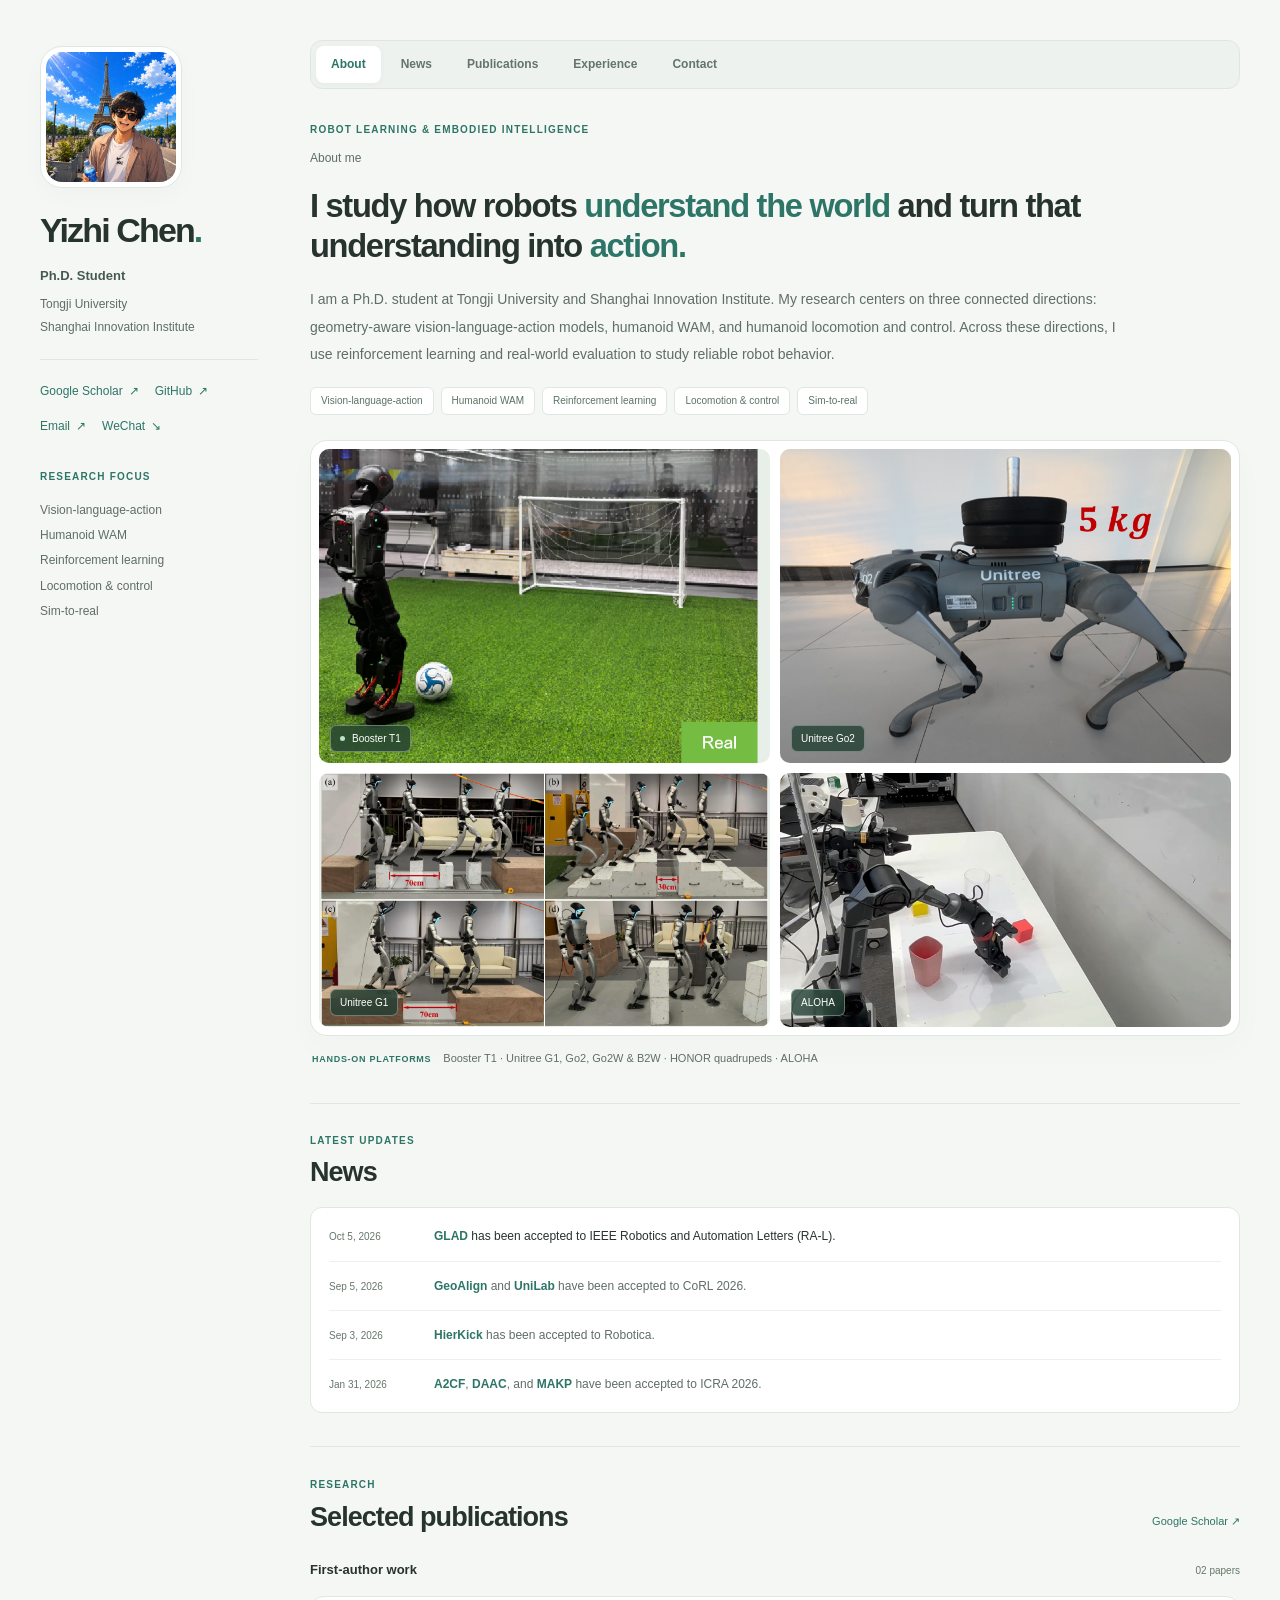
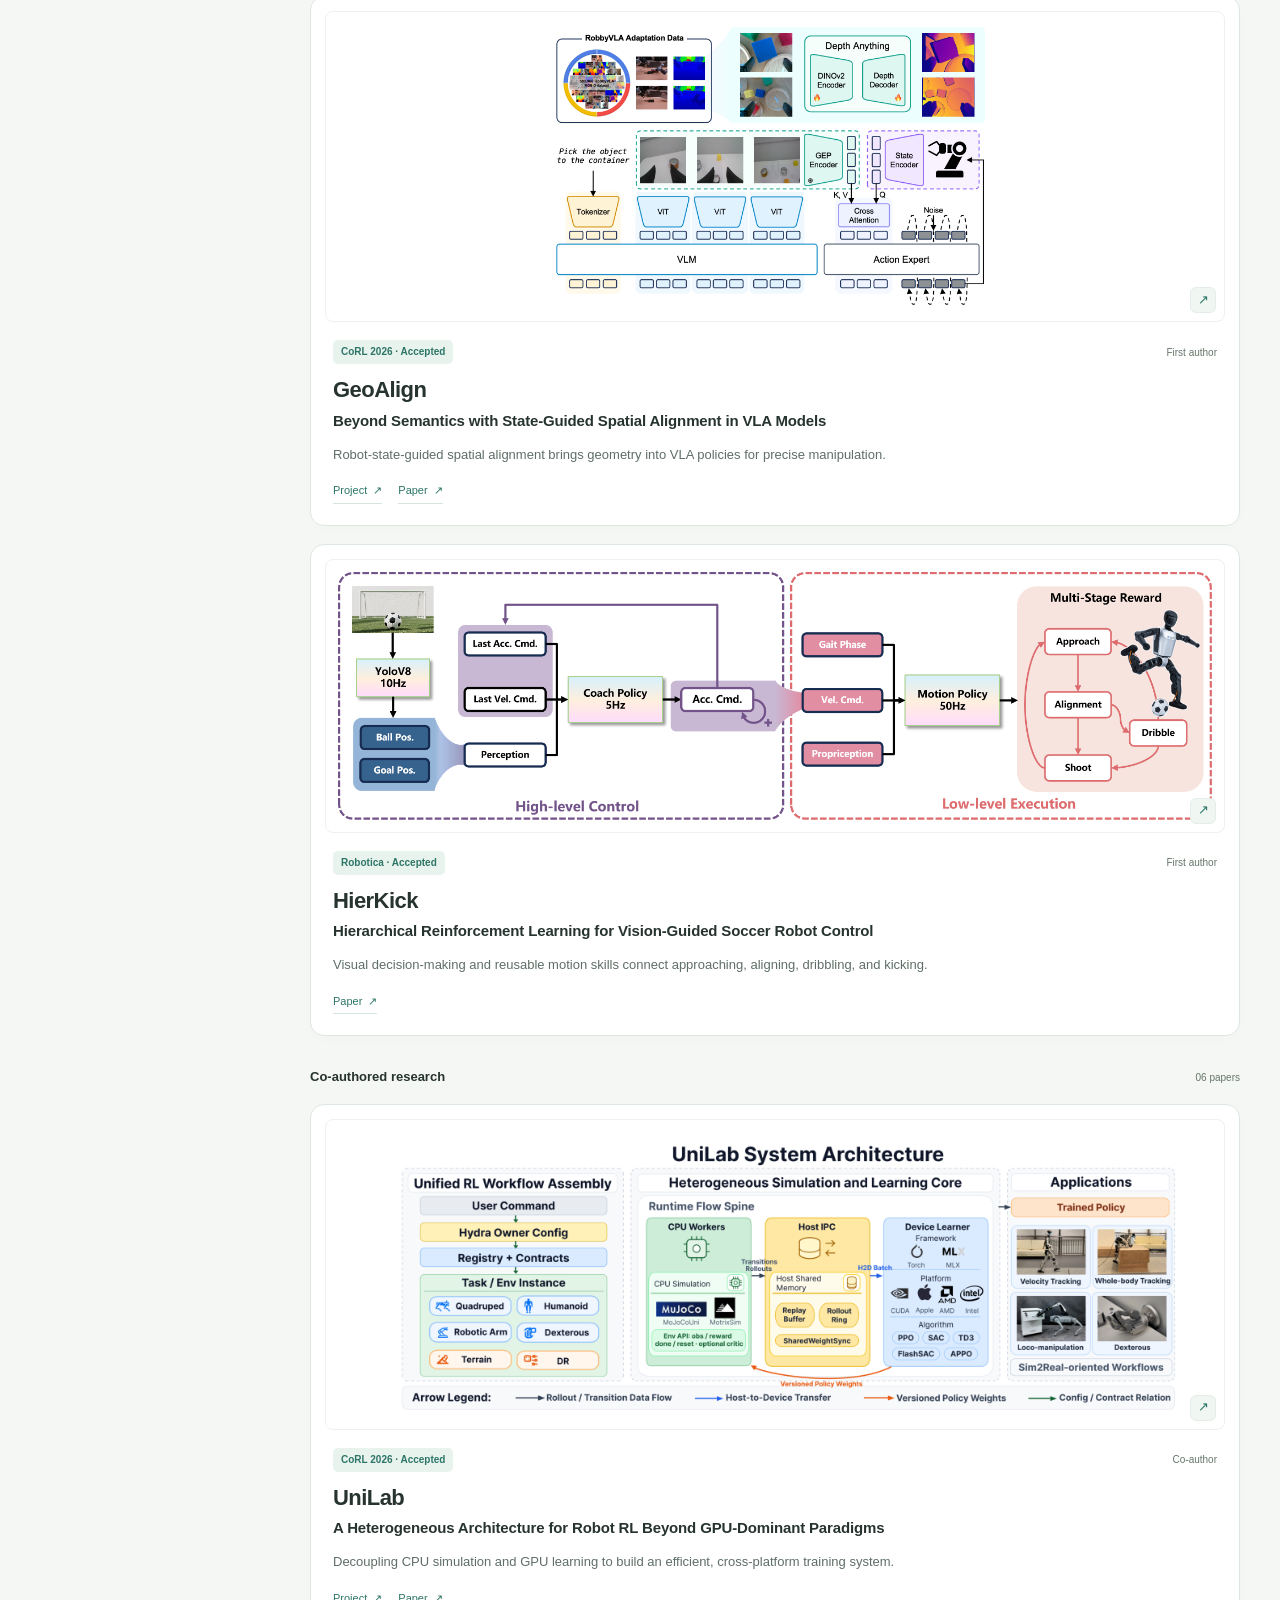
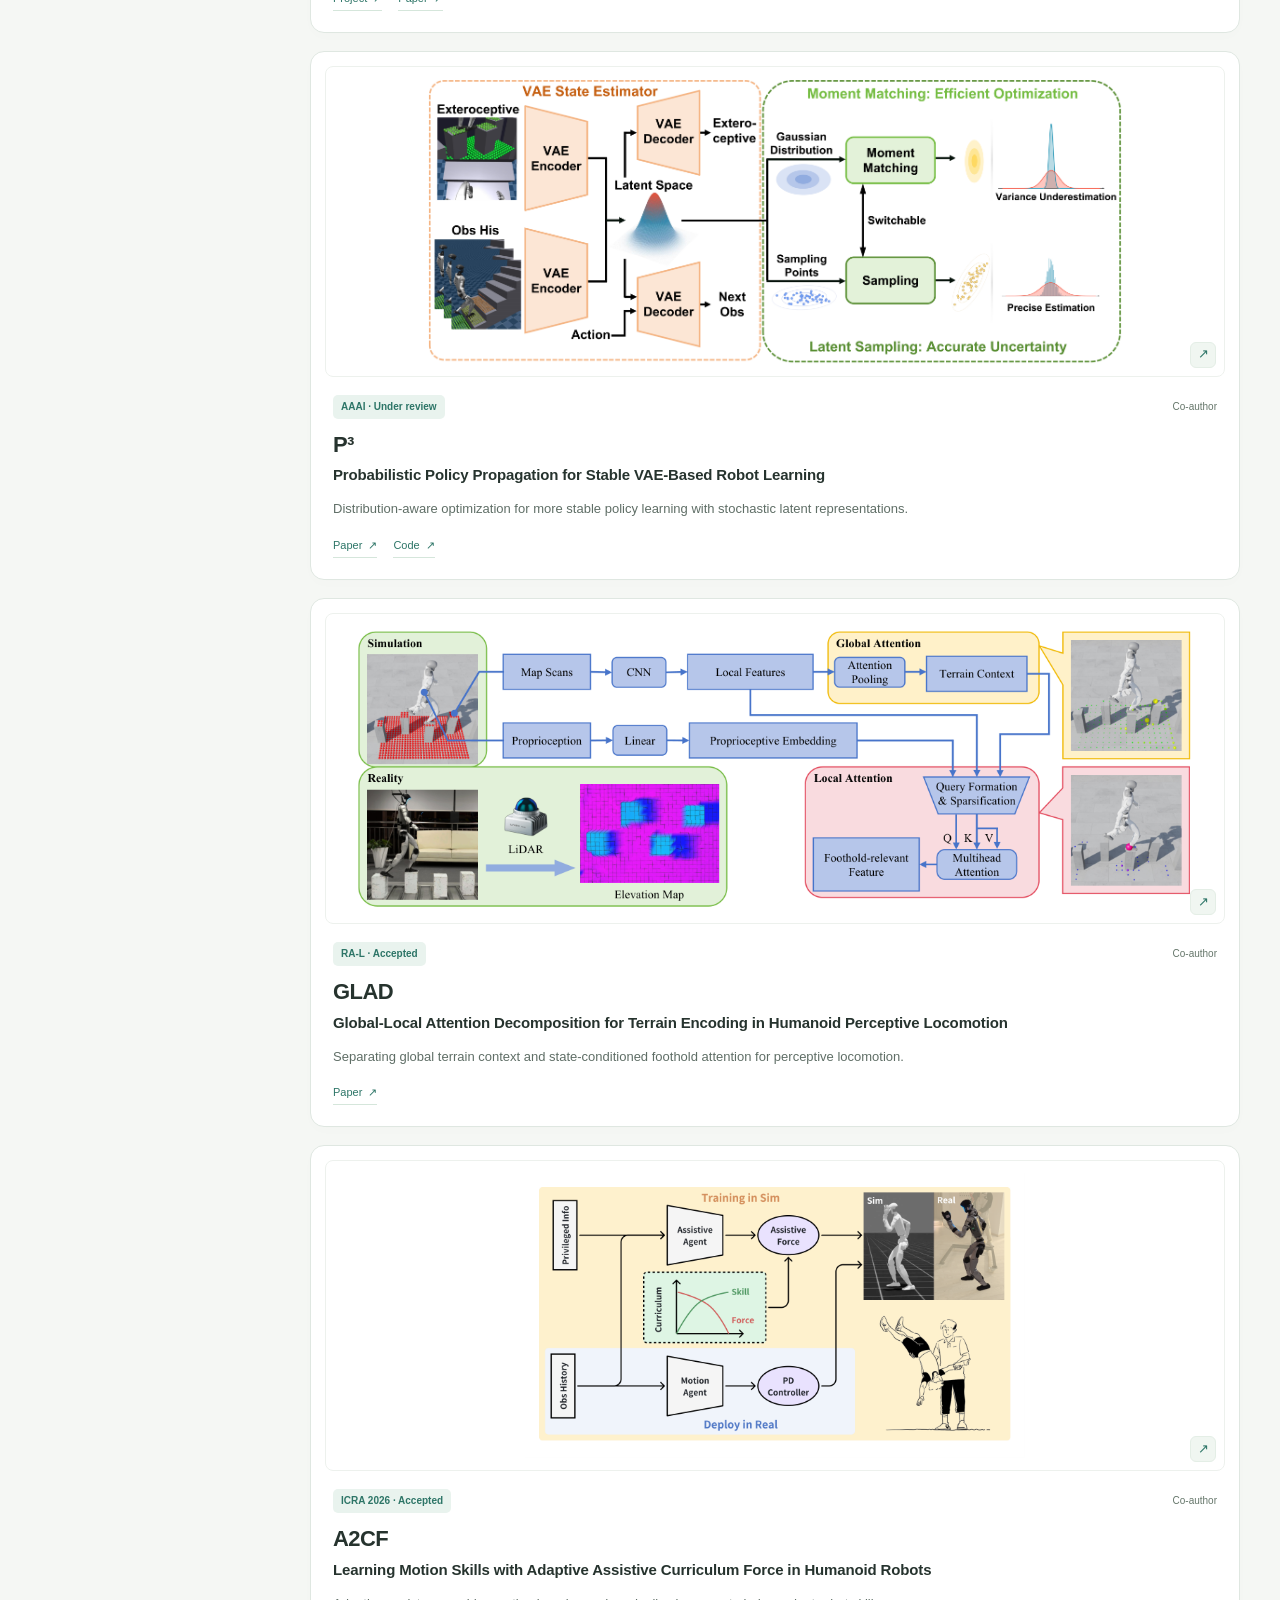
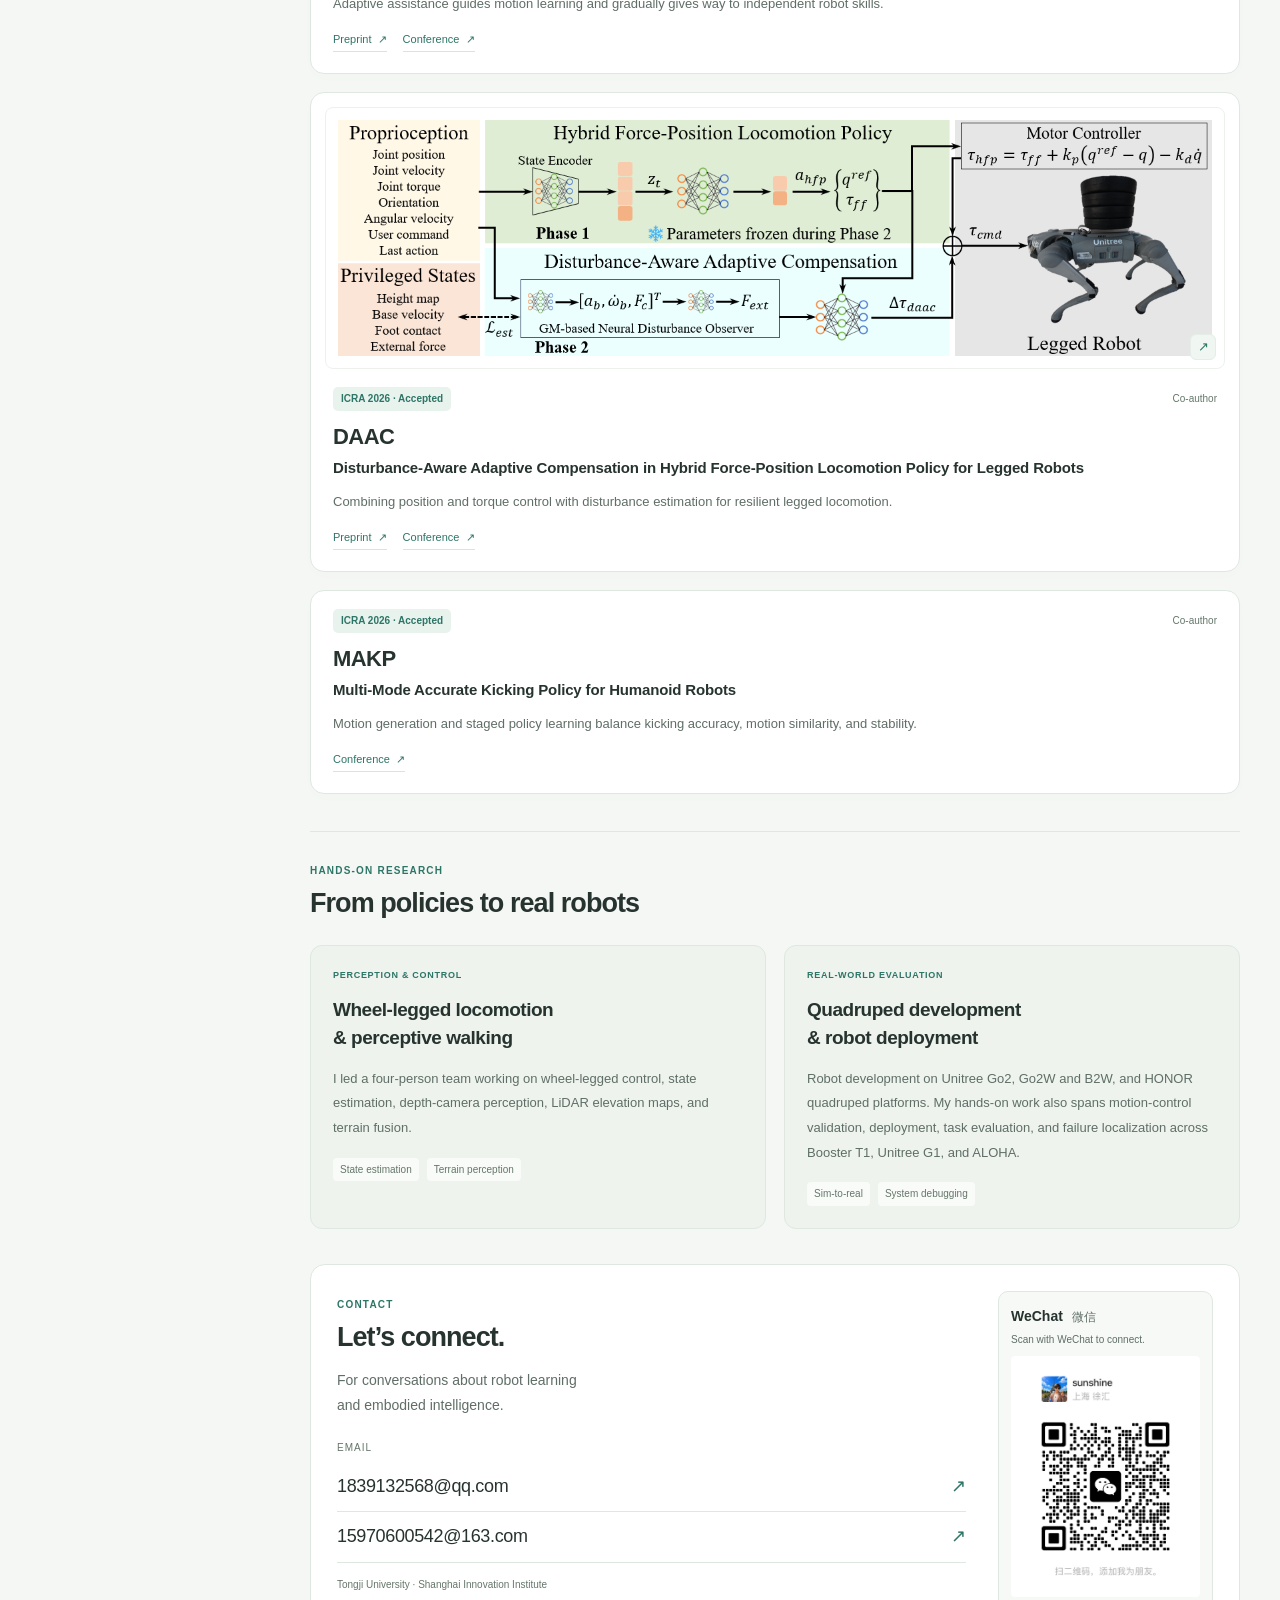
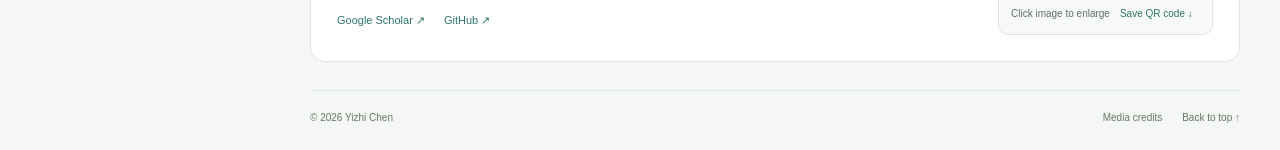
==== index.html @ 753c29f7 "Add Go2 imagery and quadruped development experience with jade palette" ====
<!doctype html>
<html lang="en"><head>
<meta charset="utf-8"><meta name="viewport" content="width=device-width, initial-scale=1">
<meta name="description" content="Yizhi Chen, Ph.D. student at Tongji University and Shanghai Innovation Institute. Research in vision-language-action models, humanoid WAM, robot learning, and humanoid locomotion.">
<meta name="theme-color" content="#f5f7f4"><meta property="og:title" content="Yizhi Chen — Robot Learning"><meta property="og:description" content="Research on geometry-aware manipulation, humanoid WAM, humanoid locomotion, and reinforcement learning."><meta property="og:type" content="website"><meta property="og:url" content="https://chenyizhi123.github.io/">
<title>Yizhi Chen — Robot Learning</title>
<link rel="icon" type="image/svg+xml" href="data:image/svg+xml,%3Csvg xmlns='http://www.w3.org/2000/svg' viewBox='0 0 64 64'%3E%3Crect width='64' height='64' rx='15' fill='%232d7567'/%3E%3Ctext x='32' y='42' font-family='Arial' font-weight='600' font-size='28' text-anchor='middle' fill='white'%3EYC%3C/text%3E%3C/svg%3E">
<link rel="stylesheet" href="styles.css?v=8"><script src="script.js?v=7" defer></script>
</head><body id="top"><a class="skip-link" href="#main">Skip to content</a>
<div class="page-layout"><aside class="profile-sidebar" aria-label="Profile"><a class="portrait-link" href="#about" aria-label="About Yizhi Chen"><img src="avatar.jpg" width="900" height="900" alt="Yizhi Chen’s illustrated profile image" fetchpriority="high"></a><h1>Yizhi Chen<span>.</span></h1><p class="sidebar-role">Ph.D. Student</p><p class="affiliation">Tongji University<br>Shanghai Innovation Institute</p><div class="profile-links"><a class="primary-link" href="https://scholar.google.com/citations?user=q47_njAAAAAJ&amp;hl=en" target="_blank" rel="noopener noreferrer">Google Scholar <span aria-hidden="true">↗</span></a><a href="https://github.com/chenyizhi123" target="_blank" rel="noopener noreferrer">GitHub <span aria-hidden="true">↗</span></a><a href="mailto:1839132568@qq.com">Email <span aria-hidden="true">↗</span></a><a href="#wechat">WeChat <span aria-hidden="true">↘</span></a></div><div class="sidebar-focus"><p class="eyebrow">RESEARCH FOCUS</p><p>Vision-language-action<br>Humanoid WAM<br>Reinforcement learning<br>Locomotion &amp; control<br>Sim-to-real</p></div></aside><div class="content-column"><header class="site-header"><nav class="nav-links" aria-label="Main navigation"><a href="#about">About</a><a href="#news">News</a><a href="#research">Publications</a><a href="#projects">Experience</a><a href="#contact">Contact</a></nav></header><main id="main"><section class="wrap profile-section" id="about" aria-labelledby="about-title"><p class="eyebrow">ROBOT LEARNING &amp; EMBODIED INTELLIGENCE</p><h2 id="about-title">About me</h2><p class="profile-intro">I study how robots <strong>understand the world</strong> and turn that understanding into <strong>action.</strong></p><p class="bio">I am a Ph.D. student at Tongji University and Shanghai Innovation Institute. My research centers on three connected directions: geometry-aware vision-language-action models, humanoid WAM, and humanoid locomotion and control. Across these directions, I use reinforcement learning and real-world evaluation to study reliable robot behavior.</p><div class="research-directions"><span>Vision-language-action</span><span>Humanoid WAM</span><span>Reinforcement learning</span><span>Locomotion &amp; control</span><span>Sim-to-real</span></div><div class="robot-visuals" role="group" aria-label="Real robot platforms"><div class="robot-photo booster-photo"><img src="assets/robots/booster-t1-environment.png" width="1240" height="536" alt="Booster T1 humanoid robot with a soccer ball on the real HierKick test field" decoding="async" fetchpriority="high"><span class="robot-photo-label"><i aria-hidden="true"></i>Booster T1</span></div><div class="robot-photo go2-photo"><img src="assets/robots/go2-real-world.png" width="1528" height="538" alt="Unitree Go2 quadruped robot in a real-world DAAC experiment" decoding="async"><span class="robot-photo-label">Unitree Go2</span></div><div class="robot-photo g1-photo"><img src="assets/glad.png" width="1448" height="820" alt="Unitree G1 humanoid robot crossing terrain during real-world experiments" decoding="async"><span class="robot-photo-label">Unitree G1</span></div><div class="robot-photo aloha-photo"><img src="assets/geoalign-real-robot.jpg" width="800" height="450" alt="ALOHA robot arm performing real-world tabletop manipulation" decoding="async"><span class="robot-photo-label">ALOHA</span></div></div><div class="platform-line"><span>Hands-on platforms</span><p>Booster T1 · Unitree G1, Go2, Go2W &amp; B2W · HONOR quadrupeds · ALOHA</p></div></section>
<section class="wrap news-section" id="news" aria-labelledby="news-title"><div class="section-heading"><div><p class="eyebrow">LATEST UPDATES</p><h2 id="news-title">News</h2></div></div><ul class="news-list"><li><time class="news-label" datetime="2026-10-05" title="News posted on October 5, 2026">Oct 5, 2026</time><p><a href="#glad">GLAD</a> has been accepted to IEEE Robotics and Automation Letters (RA-L).</p></li><li><time class="news-label" datetime="2026-09-05">Sep 5, 2026</time><p><a href="#geoalign">GeoAlign</a> and <a href="#unilab">UniLab</a> have been accepted to CoRL 2026.</p></li><li><time class="news-label" datetime="2026-09-03">Sep 3, 2026</time><p><a href="#hierkick">HierKick</a> has been accepted to Robotica.</p></li><li><time class="news-label" datetime="2026-01-31" title="ICRA 2026 official acceptance notification date">Jan 31, 2026</time><p><a href="#a2cf">A2CF</a>, <a href="#daac">DAAC</a>, and <a href="#makp">MAKP</a> have been accepted to ICRA 2026.</p></li></ul></section>
<section class="wrap research-section" id="research" aria-labelledby="research-title"><div class="section-heading"><div><p class="eyebrow">RESEARCH</p><h2 id="research-title">Selected publications</h2></div><a class="section-link" href="https://scholar.google.com/citations?user=q47_njAAAAAJ&amp;hl=en" target="_blank" rel="noopener noreferrer">Google Scholar ↗</a></div>
<div class="group-heading"><h3>First-author work</h3><span>02 papers</span></div><div class="paper-grid"><article class="paper-card featured" id="geoalign"><a class="figure-link" href="assets/architecture/geoalign.png" data-figure data-caption="GeoAlign — method overview" aria-label="Enlarge GeoAlign architecture diagram"><img src="assets/architecture/geoalign.png" alt="GeoAlign method architecture diagram from the paper" loading="lazy"><span class="figure-zoom" aria-hidden="true">↗</span></a><div class="paper-body"><div class="paper-meta"><span class="venue">CoRL 2026 · Accepted</span><span class="role-label">First author</span></div><h4><a href="https://arxiv.org/abs/2606.03240" target="_blank" rel="noopener noreferrer">GeoAlign<span class="paper-subtitle">Beyond Semantics with State-Guided Spatial Alignment in VLA Models</span></a></h4><p class="paper-description">Robot-state-guided spatial alignment brings geometry into VLA policies for precise manipulation.</p><div class="paper-links"><a href="https://chenyizhi123.github.io/geoalign-project/" target="_blank" rel="noopener noreferrer">Project <span aria-hidden="true">↗</span></a><a href="https://arxiv.org/abs/2606.03240" target="_blank" rel="noopener noreferrer">Paper <span aria-hidden="true">↗</span></a></div></div></article><article class="paper-card featured" id="hierkick"><a class="figure-link wide-figure" href="assets/architecture/hierkick.png" data-figure data-caption="HierKick — method overview" aria-label="Enlarge HierKick architecture diagram"><img src="assets/architecture/hierkick.png" alt="HierKick method architecture diagram from the paper" loading="lazy"><span class="figure-zoom" aria-hidden="true">↗</span></a><div class="paper-body"><div class="paper-meta"><span class="venue">Robotica · Accepted</span><span class="role-label">First author</span></div><h4><a href="https://arxiv.org/abs/2603.00948" target="_blank" rel="noopener noreferrer">HierKick<span class="paper-subtitle">Hierarchical Reinforcement Learning for Vision-Guided Soccer Robot Control</span></a></h4><p class="paper-description">Visual decision-making and reusable motion skills connect approaching, aligning, dribbling, and kicking.</p><div class="paper-links"><a href="https://arxiv.org/abs/2603.00948" target="_blank" rel="noopener noreferrer">Paper <span aria-hidden="true">↗</span></a></div></div></article></div><div class="group-heading coauthor-heading"><h3>Co-authored research</h3><span>06 papers</span></div><div class="paper-grid"><article class="paper-card featured" id="unilab"><a class="figure-link wide-figure" href="assets/architecture/unilab.png" data-figure data-caption="UniLab — method overview" aria-label="Enlarge UniLab architecture diagram"><img src="assets/architecture/unilab.png" alt="UniLab method architecture diagram from the paper" loading="lazy"><span class="figure-zoom" aria-hidden="true">↗</span></a><div class="paper-body"><div class="paper-meta"><span class="venue">CoRL 2026 · Accepted</span><span class="role-label">Co-author</span></div><h4><a href="https://arxiv.org/abs/2605.30313" target="_blank" rel="noopener noreferrer">UniLab<span class="paper-subtitle">A Heterogeneous Architecture for Robot RL Beyond GPU-Dominant Paradigms</span></a></h4><p class="paper-description">Decoupling CPU simulation and GPU learning to build an efficient, cross-platform training system.</p><div class="paper-links"><a href="https://unilabsim.github.io/" target="_blank" rel="noopener noreferrer">Project <span aria-hidden="true">↗</span></a><a href="https://arxiv.org/abs/2605.30313" target="_blank" rel="noopener noreferrer">Paper <span aria-hidden="true">↗</span></a></div></div></article><article class="paper-card featured" id="p3"><a class="figure-link wide-figure" href="assets/architecture/p3.png" data-figure data-caption="P³ — method overview" aria-label="Enlarge P³ architecture diagram"><img src="assets/architecture/p3.png" alt="P³ method architecture diagram from the paper" loading="lazy"><span class="figure-zoom" aria-hidden="true">↗</span></a><div class="paper-body"><div class="paper-meta"><span class="venue review">AAAI · Under review</span><span class="role-label">Co-author</span></div><h4><a href="https://arxiv.org/abs/2607.25541" target="_blank" rel="noopener noreferrer">P³<span class="paper-subtitle">Probabilistic Policy Propagation for Stable VAE-Based Robot Learning</span></a></h4><p class="paper-description">Distribution-aware optimization for more stable policy learning with stochastic latent representations.</p><div class="paper-links"><a href="https://arxiv.org/abs/2607.25541" target="_blank" rel="noopener noreferrer">Paper <span aria-hidden="true">↗</span></a><a href="https://github.com/ylyem9x/P3_Open" target="_blank" rel="noopener noreferrer">Code <span aria-hidden="true">↗</span></a></div></div></article><article class="paper-card featured" id="glad"><a class="figure-link wide-figure" href="assets/architecture/glad.png" data-figure data-caption="GLAD — method overview" aria-label="Enlarge GLAD architecture diagram"><img src="assets/architecture/glad.png" alt="GLAD method architecture diagram from the paper" loading="lazy"><span class="figure-zoom" aria-hidden="true">↗</span></a><div class="paper-body"><div class="paper-meta"><span class="venue">RA-L · Accepted</span><span class="role-label">Co-author</span></div><h4><a href="https://arxiv.org/abs/2606.00637" target="_blank" rel="noopener noreferrer">GLAD<span class="paper-subtitle">Global-Local Attention Decomposition for Terrain Encoding in Humanoid Perceptive Locomotion</span></a></h4><p class="paper-description">Separating global terrain context and state-conditioned foothold attention for perceptive locomotion.</p><div class="paper-links"><a href="https://arxiv.org/abs/2606.00637" target="_blank" rel="noopener noreferrer">Paper <span aria-hidden="true">↗</span></a></div></div></article><article class="paper-card featured" id="a2cf"><a class="figure-link" href="assets/architecture/a2cf.png" data-figure data-caption="A2CF — method overview" aria-label="Enlarge A2CF architecture diagram"><img src="assets/architecture/a2cf.png" alt="A2CF method architecture diagram from the paper" loading="lazy"><span class="figure-zoom" aria-hidden="true">↗</span></a><div class="paper-body"><div class="paper-meta"><span class="venue">ICRA 2026 · Accepted</span><span class="role-label">Co-author</span></div><h4><a href="https://arxiv.org/abs/2506.23125" target="_blank" rel="noopener noreferrer">A2CF<span class="paper-subtitle">Learning Motion Skills with Adaptive Assistive Curriculum Force in Humanoid Robots</span></a></h4><p class="paper-description">Adaptive assistance guides motion learning and gradually gives way to independent robot skills.</p><div class="paper-links"><a href="https://arxiv.org/abs/2506.23125" target="_blank" rel="noopener noreferrer">Preprint <span aria-hidden="true">↗</span></a><a href="https://ras.papercept.net/conferences/conferences/ICRA26/program/ICRA26_ContentListWeb_5.html#thi2i_317" target="_blank" rel="noopener noreferrer">Conference <span aria-hidden="true">↗</span></a></div></div></article><article class="paper-card featured" id="daac"><a class="figure-link wide-figure" href="assets/architecture/daac.png" data-figure data-caption="DAAC — method overview" aria-label="Enlarge DAAC architecture diagram"><img src="assets/architecture/daac.png" alt="DAAC method architecture diagram from the paper" loading="lazy"><span class="figure-zoom" aria-hidden="true">↗</span></a><div class="paper-body"><div class="paper-meta"><span class="venue">ICRA 2026 · Accepted</span><span class="role-label">Co-author</span></div><h4><a href="https://arxiv.org/abs/2506.00472" target="_blank" rel="noopener noreferrer">DAAC<span class="paper-subtitle">Disturbance-Aware Adaptive Compensation in Hybrid Force-Position Locomotion Policy for Legged Robots</span></a></h4><p class="paper-description">Combining position and torque control with disturbance estimation for resilient legged locomotion.</p><div class="paper-links"><a href="https://arxiv.org/abs/2506.00472" target="_blank" rel="noopener noreferrer">Preprint <span aria-hidden="true">↗</span></a><a href="https://ras.papercept.net/conferences/conferences/ICRA26/program/ICRA26_ContentListWeb_4.html#wei2i_317" target="_blank" rel="noopener noreferrer">Conference <span aria-hidden="true">↗</span></a></div></div></article><article class="paper-card featured text-only" id="makp"><div class="paper-body"><div class="paper-meta"><span class="venue">ICRA 2026 · Accepted</span><span class="role-label">Co-author</span></div><h4><a href="https://ras.papercept.net/conferences/conferences/ICRA26/program/ICRA26_ContentListWeb_3.html#tui2i_158" target="_blank" rel="noopener noreferrer">MAKP<span class="paper-subtitle">Multi-Mode Accurate Kicking Policy for Humanoid Robots</span></a></h4><p class="paper-description">Motion generation and staged policy learning balance kicking accuracy, motion similarity, and stability.</p><div class="paper-links"><a href="https://ras.papercept.net/conferences/conferences/ICRA26/program/ICRA26_ContentListWeb_3.html#tui2i_158" target="_blank" rel="noopener noreferrer">Conference <span aria-hidden="true">↗</span></a></div></div></article></div></section>
<section class="projects-section" id="projects"><div class="wrap"><div class="section-heading"><div><p class="eyebrow">HANDS-ON RESEARCH</p><h2>From policies to real robots</h2></div></div><div class="project-grid"><article><p class="project-label">PERCEPTION &amp; CONTROL</p><h3>Wheel-legged locomotion<br>&amp; perceptive walking</h3><p>I led a four-person team working on wheel-legged control, state estimation, depth-camera perception, LiDAR elevation maps, and terrain fusion.</p><div class="project-tags"><span>State estimation</span><span>Terrain perception</span></div></article><article><p class="project-label">REAL-WORLD EVALUATION</p><h3>Quadruped development<br>&amp; robot deployment</h3><p>Robot development on Unitree Go2, Go2W and B2W, and HONOR quadruped platforms. My hands-on work also spans motion-control validation, deployment, task evaluation, and failure localization across Booster T1, Unitree G1, and ALOHA.</p><div class="project-tags"><span>Sim-to-real</span><span>System debugging</span></div></article></div></div></section>
<section class="wrap contact-section" id="contact" aria-labelledby="contact-title"><div class="contact-info"><p class="eyebrow">CONTACT</p><h2 id="contact-title">Let’s connect.</h2><p class="contact-intro">For conversations about robot learning<br>and embodied intelligence.</p><div class="contact-details"><p class="contact-label">EMAIL</p><a class="email" href="mailto:1839132568@qq.com">1839132568@qq.com <span aria-hidden="true">↗</span></a><a class="email" href="mailto:15970600542@163.com">15970600542@163.com <span aria-hidden="true">↗</span></a><p>Tongji University · Shanghai Innovation Institute</p><div class="contact-socials"><a href="https://scholar.google.com/citations?user=q47_njAAAAAJ&amp;hl=en" target="_blank" rel="noopener noreferrer">Google Scholar ↗</a><a href="https://github.com/chenyizhi123" target="_blank" rel="noopener noreferrer">GitHub ↗</a></div></div></div><figure class="wechat-card" id="wechat"><figcaption><h3>WeChat <span>微信</span></h3><p>Scan with WeChat to connect.</p></figcaption><a href="assets/wechat-contact.jpg" data-figure data-caption="WeChat · 微信" aria-label="Enlarge Yizhi Chen’s WeChat QR code"><img src="assets/wechat-contact.jpg" width="888" height="1131" alt="Yizhi Chen’s WeChat contact QR code, nickname sunshine" loading="lazy"></a><div class="wechat-actions"><span>Click image to enlarge</span><a href="assets/wechat-contact.jpg" download="Yizhi-Chen-WeChat.jpg">Save QR code ↓</a></div></figure></section></main>
<footer class="wrap site-footer"><span>© <span id="year">2026</span> Yizhi Chen</span><a href="credits.html">Media credits</a><a href="#top">Back to top ↑</a></footer></div></div>
<dialog class="figure-dialog" aria-labelledby="figure-dialog-title"><div class="dialog-toolbar"><h2 id="figure-dialog-title">Method overview</h2><div><a class="original-link" href="assets/architecture/geoalign.png" target="_blank" rel="noopener noreferrer">Original image ↗</a><button type="button" class="dialog-close" aria-label="Close image">×</button></div></div><div class="zoom-toolbar" role="group" aria-label="Image zoom controls"><button type="button" class="zoom-out" aria-label="Zoom out">−</button><output class="zoom-value" aria-live="polite">100%</output><button type="button" class="zoom-in" aria-label="Zoom in">+</button><button type="button" class="zoom-fit">Fit image</button><span class="zoom-hint" id="zoom-help">Zoom in, then drag to explore · + / − to zoom · 0 to fit</span></div><div class="dialog-image-area" tabindex="0" role="region" aria-label="Zoomable image" aria-describedby="zoom-help"><div class="image-stage"><img alt="" draggable="false"></div></div></dialog>
</body></html>
---- styles.css ----
/* Yizhi Chen — research portfolio. Mist-white, graphite and muted jade around real-hardware imagery. */
:root {
  color-scheme: light;
  --bg: #f5f7f4;
  --paper: #fff;
  --text: #26332e;
  --muted: #5f6e66;
  --blue: #2d7567;
  --accent-soft: #e9f3ee;
  --line: #dfe7e1;
  --soft: #f7f9f6;
  --sans: -apple-system, BlinkMacSystemFont, 'Segoe UI', Arial, sans-serif;
}
* { box-sizing: border-box; }
html { scroll-behavior: smooth; scroll-padding-top: 105px; }
body { margin: 0; color: var(--text); background: var(--bg); font: 15px/1.75 var(--sans); -webkit-font-smoothing: antialiased; }
h1,h2,h3,h4,p,figure { margin: 0; }
a { color: inherit; text-decoration: none; }
a:hover { color: var(--blue); }
button { font: inherit; }
a:focus-visible,button:focus-visible,[tabindex]:focus-visible { outline: 3px solid #83b8a7; outline-offset: 4px; }
::selection { color: #255c4f; background: #dceee3; }
img { max-width: 100%; display: block; }
.skip-link { position: fixed; left: 16px; top: -100px; padding: 10px 18px; color: white; background: var(--blue); z-index: 70; border-radius: 8px; }
.skip-link:focus { top: 16px; color: white; }
.page-layout { width: min(1240px,calc(100% - 80px)); display: grid; grid-template-columns: 218px minmax(0,1fr); gap: 52px; margin: 0 auto; padding: 40px 0 0; }
.wrap { width: 100%; margin-inline: auto; }
.content-column { min-width: 0; }
.profile-sidebar { position: sticky; top: 42px; align-self: start; padding-top: 4px; }
.portrait-link { display: block; width: 142px; padding: 5px; background: #fff; border: 1px solid var(--line); border-radius: 22px; box-shadow: 0 8px 24px #243f3106; margin-bottom: 23px; }
.portrait-link img { width: 100%; height: auto; aspect-ratio: 1; object-fit: contain; border-radius: 16px; }
.profile-sidebar h1 { font-size: 34px; line-height: 1.15; letter-spacing: -.055em; font-weight: 650; }
.profile-sidebar h1 span { color: var(--blue); }
.sidebar-role { color: #465b50; font-size: 13px; font-weight: 600; margin-top: 15px; }
.affiliation { color: var(--muted); font-size: 12px; line-height: 1.9; margin-top: 5px; }
.profile-links { display: flex; flex-wrap: wrap; gap: 10px 16px; font-size: 12px; color: var(--blue); border-top: 1px solid var(--line); margin-top: 21px; padding-top: 19px; }
.profile-links a { display: inline-flex; gap: 6px; align-items: center; padding-block: 2px; }
.profile-links a:hover { text-decoration: underline; text-underline-offset: 4px; }
.sidebar-focus { margin-top: 29px; }
.eyebrow { font-size: 10px; font-weight: 650; letter-spacing: .12em; color: var(--blue); }
.sidebar-focus>p:last-child { margin-top: 12px; font-size: 12px; line-height: 2.1; color: var(--muted); }
.site-header { position: sticky; top: 12px; z-index: 20; margin-bottom: 29px; padding: 5px; background: #edf2eeed; border: 1px solid #dde7df; border-radius: 12px; backdrop-filter: blur(14px); }
.nav-links { display: flex; gap: 5px; align-items: center; }
.nav-links a { padding: 8px 15px; color: #63756a; font-size: 12px; font-weight: 550; border-radius: 8px; transition: background .18s,color .18s; }
.nav-links a:hover { background: #ffffff80; color: var(--blue); }
.nav-links a.is-active { background: white; color: var(--blue); box-shadow: 0 2px 6px #294c3908; }
.profile-section { padding: 3px 0 34px; }
.profile-section h2 { font-size: 12px; color: var(--muted); font-weight: 450; margin-top: 9px; }
.profile-intro { font-size: clamp(28px,2.55vw,37px); line-height: 1.24; letter-spacing: -.04em; font-weight: 550; margin-top: 17px; max-width: 820px; }
.profile-intro strong { color: var(--blue); font-weight: 600; }
.bio { font-size: 14px; line-height: 1.95; color: var(--muted); margin-top: 20px; max-width: 830px; }
.research-directions { display: flex; flex-wrap: wrap; gap: 7px; margin-top: 19px; }
.research-directions span { font-size: 10px; line-height: 1.6; font-weight: 500; color: #5a7365; padding: 5px 10px; background: #fff; border: 1px solid var(--line); border-radius: 6px; }
/* Decorative, real-hardware mosaic; it is independent of publication/project cards. */
.robot-visuals { display: grid; grid-template-columns: 1fr 1fr; grid-template-rows: auto auto; gap: 10px; margin-top: 25px; padding: 8px; background: #fff; border: 1px solid #dfe7e1; border-radius: 17px; box-shadow: 0 12px 32px #2c4b3806; }
.robot-photo { overflow: hidden; position: relative; min-height: 0; min-width: 0; background: #e8eee8; border-radius: 10px; }
.booster-photo { grid-column: 1; grid-row: 1; aspect-ratio: 770 / 536; }
.booster-photo img { display: block; width: 161.04%; max-width: none; height: 100%; }
.g1-photo img,.aloha-photo img { position: absolute; inset: 0; width: 100%; height: 100%; object-fit: cover; }
.g1-photo { grid-column: 1; grid-row: 2; aspect-ratio: 16 / 9; }
.go2-photo { grid-column: 2; grid-row: 1; }
.go2-photo img { position: absolute; inset: 0; width: 202.12%; max-width: none; height: 100%; object-fit: cover; object-position: left; }
.g1-photo img { object-fit: contain; background: #e8eee8; }
.aloha-photo { grid-column: 2; grid-row: 2; aspect-ratio: 16 / 9; }
.robot-photo-label { position: absolute; left: 11px; bottom: 11px; display: inline-flex; align-items: center; gap: 7px; padding: 5px 9px; border: 1px solid #ffffff50; border-radius: 6px; background: #203e32c7; backdrop-filter: blur(8px); color: white; font-size: 10px; line-height: 1.5; font-weight: 500; }
.robot-photo-label i { width: 5px; height: 5px; border-radius: 50%; background: #bde4cb; }
.section-heading { display: flex; justify-content: space-between; align-items: end; gap: 20px; margin-bottom: 24px; }
.section-heading h2,.contact-section h2 { font-size: 27px; font-weight: 600; line-height: 1.3; letter-spacing: -.035em; margin-top: 6px; }
.section-link { color: var(--blue); font-size: 11px; white-space: nowrap; padding-bottom: 3px; }
.news-section { padding: 28px 0 33px; border-top: 1px solid var(--line); }
.news-section .section-heading { margin-bottom: 17px; }
.news-list { padding: 4px 18px; margin: 0; list-style: none; border: 1px solid var(--line); border-radius: 12px; background: white; }
.news-list li { display: grid; grid-template-columns: 89px minmax(0,1fr); gap: 16px; padding: 13px 0; border-bottom: 1px solid #edf1ec; align-items: baseline; }
.news-list li:last-child { border: 0; }
.news-label { font-size: 10px; color: #65766a; font-variant-numeric: tabular-nums; white-space: nowrap; }
.news-list p { font-size: 12px; line-height: 1.85; color: var(--muted); }
.news-list a { color: var(--blue); font-weight: 600; }
.news-list a:hover { text-decoration: underline; text-underline-offset: 3px; }
.news-list li:first-child p { color: var(--text); }
.research-section { padding: 29px 0 37px; border-top: 1px solid var(--line); }
.group-heading { display: flex; align-items: baseline; justify-content: space-between; gap: 12px; margin-bottom: 15px; }
.group-heading h3 { font-size: 13px; font-weight: 600; }
.group-heading>span { font-size: 10px; color: #65766a; }
.coauthor-heading { margin-top: 30px; }
.paper-grid { display: grid; grid-template-columns: minmax(0,1fr); gap: 18px; }
.paper-card { min-width: 0; display: flex; flex-direction: column; border: 1px solid var(--line); border-radius: 14px; padding: 14px; background: white; box-shadow: 0 4px 14px #27452e03; }
.figure-link { display: block; position: relative; padding: 12px; border: 1px solid #edf1ed; border-radius: 8px; background: #fff; cursor: zoom-in; transition: border-color .18s,box-shadow .18s; }
.figure-link:hover { border-color: #9cc5b2; box-shadow: 0 4px 15px #46755709; }
.figure-link img { width: 100%; height: auto; max-height: 285px; object-fit: contain; }
.figure-zoom { display: grid; place-items: center; position: absolute; right: 8px; bottom: 8px; width: 26px; height: 26px; color: var(--blue); background: #f0f6f1; border: 1px solid #e4eee6; border-radius: 6px; font-size: 13px; }
.paper-body { min-width: 0; padding: 18px 8px 7px; }
.paper-meta { display: flex; align-items: center; justify-content: space-between; gap: 10px; flex-wrap: wrap; }
.venue { display: inline-block; padding: 4px 8px; font-size: 10px; line-height: 1.6; font-weight: 550; color: var(--blue); background: var(--accent-soft); border-radius: 5px; }
.role-label { font-size: 10px; color: #65766a; }
.paper-card h4 { font-size: 22px; font-weight: 650; letter-spacing: -.025em; line-height: 1.25; margin-top: 12px; }
.paper-subtitle { display: block; font-size: 15px; font-weight: 550; line-height: 1.6; letter-spacing: -.01em; margin-top: 5px; }
.paper-description { font-size: 13px; line-height: 1.8; color: var(--muted); margin-top: 10px; }
.paper-links { display: flex; gap: 16px; flex-wrap: wrap; margin-top: 15px; color: var(--blue); font-size: 11px; }
.paper-links a { border-bottom: 1px solid #d5e6db; padding-bottom: 2px; }
.paper-links a:hover { border-color: var(--blue); }
.paper-links span { margin-left: 3px; }
.text-only .paper-body { padding-top: 4px; }
.projects-section { padding: 30px 0 35px; border-top: 1px solid var(--line); }
.project-grid { display: grid; grid-template-columns: 1fr 1fr; gap: 18px; }
.project-grid article { padding: 22px; border: 1px solid var(--line); border-radius: 12px; background: #eef3ee; }
.project-label { color: var(--blue); font-size: 9px; font-weight: 600; letter-spacing: .08em; }
.project-grid h3 { font-size: 19px; line-height: 1.5; font-weight: 550; letter-spacing: -.025em; margin-top: 12px; }
.project-grid article>p:not(.project-label) { color: var(--muted); font-size: 13px; line-height: 1.9; margin-top: 14px; }
.project-tags { display: flex; flex-wrap: wrap; gap: 8px; margin-top: 17px; }
.project-tags span { padding: 3px 7px; font-size: 10px; color: #65766a; background: #ffffffa8; border-radius: 4px; }
.contact-section { display: grid; grid-template-columns: minmax(0,1fr) 215px; gap: 32px; padding: 26px; background: white; border: 1px solid var(--line); border-radius: 15px; align-items: center; margin: 0 0 28px; }
.contact-intro { color: var(--muted); font-size: 14px; margin-top: 13px; }
.contact-details { margin-top: 22px; }
.contact-label { color: #65766a; font-size: 10px; letter-spacing: .1em; margin-bottom: 5px; }
.email { display: flex; justify-content: space-between; align-items: center; gap: 8px; font-size: 18px; letter-spacing: -.02em; padding: 9px 0; border-bottom: 1px solid var(--line); }
.email span { color: var(--blue); }
.contact-details>p:not(.contact-label) { font-size: 10px; line-height: 1.8; color: #65766a; margin-top: 13px; }
.contact-socials { display: flex; flex-wrap: wrap; gap: 19px; font-size: 11px; color: var(--blue); margin-top: 17px; }
.wechat-card { max-width: 100%; width: 215px; padding: 12px; background: #f7f9f6; border: 1px solid var(--line); border-radius: 10px; }
.wechat-card h3 { font-size: 14px; font-weight: 600; }
.wechat-card h3 span { font-size: 12px; font-weight: 400; color: var(--muted); margin-left: 5px; }
.wechat-card figcaption>p { font-size: 10px; color: var(--muted); margin-top: 3px; }
.wechat-card>a { display: block; cursor: zoom-in; margin-top: 7px; }
.wechat-card img { width: 100%; height: auto; object-fit: contain; border-radius: 4px; }
.wechat-actions { display: flex; flex-wrap: wrap; gap: 4px 10px; margin-top: 8px; font-size: 10px; color: var(--muted); }
.wechat-actions a { color: var(--blue); }
.site-footer { display: flex; align-items: center; gap: 20px; padding: 18px 0 23px; border-top: 1px solid var(--line); color: #65766a; font-size: 10px; }
.site-footer>span:first-child { margin-right: auto; }
/* Native figure viewer: fit, zoom, mouse drag and touch scrolling. */
.figure-dialog { width: min(1400px,94vw); max-height: 92vh; padding: 0; border: 1px solid #ffffffa0; border-radius: 14px; box-shadow: 0 20px 100px #18342555; color: var(--text); background: white; }
.figure-dialog::backdrop { background: #163224b8; backdrop-filter: blur(7px); }
.dialog-toolbar { display: flex; justify-content: space-between; align-items: center; gap: 16px; padding: 15px 20px; border-bottom: 1px solid var(--line); }
.dialog-toolbar h2 { font-size: 15px; font-weight: 500; line-height: 1.4; }
.dialog-toolbar>div { display: flex; align-items: center; gap: 18px; }
.original-link { color: var(--blue); font-size: 12px; white-space: nowrap; }
.dialog-close { border: 0; border-radius: 7px; background: #f0f4f0; color: #6f8274; width: 34px; height: 34px; font-size: 25px; line-height: 1; cursor: pointer; }
.zoom-toolbar { display: flex; align-items: center; flex-wrap: wrap; gap: 8px; padding: 10px 20px; border-bottom: 1px solid var(--line); }
.zoom-toolbar button { min-width: 34px; height: 34px; border: 1px solid var(--line); border-radius: 6px; background: white; color: var(--text); cursor: pointer; }
.zoom-toolbar button:hover { background: var(--accent-soft); color: var(--blue); }
.zoom-toolbar button:disabled { opacity: .4; cursor: default; }
.zoom-fit { font-size: 12px; padding: 0 11px; }
.zoom-value { min-width: 45px; text-align: center; font-size: 12px; font-variant-numeric: tabular-nums; }
.zoom-hint { margin-left: auto; color: var(--muted); font-size: 11px; }
.dialog-image-area { display: block; height: 66vh; height: 66dvh; overflow: auto; overscroll-behavior: contain; background: #f5f8f4; touch-action: pan-x pan-y; }
.image-stage { display: grid; place-items: center; min-width: 100%; min-height: 100%; }
.dialog-image-area img { max-width: none; max-height: none; object-fit: contain; user-select: none; -webkit-user-drag: none; }
.dialog-image-area.is-zoomed { cursor: grab; }
.dialog-image-area.is-dragging { cursor: grabbing; }
.credits-page { width: min(850px,calc(100% - 48px)); padding-block: 50px; }
.credits-page h1 { font-size: 38px; letter-spacing: -.035em; margin: 30px 0; }
.credits-page h2 { font-size: 24px; margin: 35px 0 18px; }
.credits-page p,.credits-page li { color: var(--muted); margin-bottom: 18px; }
.credits-page a { color: var(--blue); }
@media(max-width:1100px) {
  .page-layout { width: calc(100% - 56px); grid-template-columns: 184px minmax(0,1fr); gap: 30px; }
  .profile-sidebar h1 { font-size: 30px; }
  .portrait-link { width: 132px; }
  .nav-links a { padding-inline: 12px; font-size: 11px; }
  .profile-intro { font-size: 31px; }
  .contact-section { gap: 24px; padding: 21px; grid-template-columns: minmax(0,1fr) 185px; }
  .wechat-card { width: 185px; }
  .email { font-size: 16px; }
  .project-grid article { padding: 18px; }
}
@media(max-width:850px) {
  .page-layout { width: calc(100% - 40px); grid-template-columns: 152px minmax(0,1fr); gap: 25px; }
  .profile-sidebar h1 { font-size: 27px; }
  .portrait-link { width: 120px; }
  .profile-links { font-size: 11px; gap: 10px 12px; }
  .nav-links { gap: 1px; justify-content: space-between; }
  .nav-links a { font-size: 10px; padding-inline: 8px; }
  .profile-intro { font-size: 28px; }
  .robot-visuals { gap: 6px; padding: 6px; border-radius: 12px; }
  .robot-photo { border-radius: 7px; }
  .robot-photo-label { left: 7px; bottom: 7px; font-size: 8px; padding: 3px 6px; }
  .news-list { padding-inline: 12px; }
  .news-list li { grid-template-columns: 74px minmax(0,1fr); gap: 10px; }
  .news-label { font-size: 9px; }
  .project-grid { grid-template-columns: 1fr; }
  .contact-section { grid-template-columns: 1fr; }
  .wechat-card { width: 220px; justify-self: center; }
}
@media(max-width:650px) {
  html { scroll-padding-top: 85px; }
  .page-layout { display: block; width: calc(100% - 32px); padding-top: 25px; }
  .profile-sidebar { position: static; display: grid; grid-template-columns: minmax(0,1fr) 88px; column-gap: 18px; padding: 0 2px 23px; }
  .portrait-link { grid-column: 2; grid-row: 1 / 4; width: 88px; padding: 3px; border-radius: 14px; margin: 0; align-self: start; }
  .portrait-link img { border-radius: 10px; }
  .profile-sidebar h1 { grid-column: 1; font-size: 32px; }
  .sidebar-role { grid-column: 1; margin-top: 10px; font-size: 12px; }
  .affiliation { grid-column: 1; margin-top: 4px; font-size: 11px; }
  .profile-links { grid-column: 1 / -1; margin-top: 19px; padding-top: 14px; font-size: 12px; gap: 11px 18px; }
  .sidebar-focus { display: none; }
  .site-header { margin-bottom: 23px; top: 8px; border-radius: 10px; }
  .nav-links a { font-size: 10px; padding: 8px 10px; }
  .profile-section { padding-bottom: 27px; }
  .profile-section .eyebrow { font-size: 9px; letter-spacing: .09em; }
  .profile-intro { font-size: 29px; line-height: 1.25; margin-top: 16px; }
  .bio { font-size: 13px; line-height: 1.9; margin-top: 17px; }
  .research-directions { gap: 6px; margin-top: 17px; }
  .research-directions span { font-size: 9px; padding: 4px 8px; }
  .robot-visuals { grid-template-columns: 1fr 1fr; grid-template-rows: auto auto; margin-top: 22px; gap: 7px; }
  .booster-photo { grid-row: 1; grid-column: 1 / -1; aspect-ratio: 770 / 536; }
  .go2-photo { grid-row: 2; grid-column: 1 / -1; aspect-ratio: 756 / 538; }
  .g1-photo { grid-column: 1; grid-row: 3; aspect-ratio: 16 / 10; }
  .aloha-photo { grid-column: 2; grid-row: 3; aspect-ratio: 16 / 10; }
  .robot-photo-label { font-size: 9px; left: 8px; bottom: 8px; padding: 4px 7px; }
  .news-section { padding: 25px 0 28px; }
  .section-heading h2,.contact-section h2 { font-size: 25px; }
  .section-heading { gap: 12px; flex-wrap: wrap; margin-bottom: 19px; }
  .news-list li { padding-block: 12px; }
  .news-list p { font-size: 12px; }
  .research-section { padding-top: 26px; }
  .paper-card { padding: 10px; border-radius: 12px; }
  .figure-link { padding: 8px; border-radius: 7px; }
  .paper-body { padding: 15px 5px 5px; }
  .paper-card h4 { font-size: 22px; }
  .paper-subtitle { font-size: 14px; }
  .paper-description { font-size: 12px; }
  .venue,.role-label { font-size: 9px; }
  .paper-links { font-size: 11px; }
  .contact-section { padding: 21px 18px; }
  .email { font-size: 18px; }
  .wechat-card { width: 235px; }
  .site-footer { gap: 12px; flex-wrap: wrap; font-size: 9px; }
  .dialog-toolbar { padding: 12px; gap: 10px; flex-wrap: wrap; }
  .dialog-toolbar h2 { font-size: 14px; }
  .dialog-toolbar>div { gap: 10px; margin-left: auto; }
  .original-link { font-size: 11px; }
  .zoom-toolbar { padding: 8px 12px; }
  .zoom-hint { width: 100%; margin-left: 0; font-size: 10px; }
  .dialog-image-area { height: 60vh; height: 60dvh; }
  .figure-dialog { width: 96vw; }
}
@media(max-width:360px) {
  .page-layout { width: calc(100% - 24px); }
  .nav-links a { padding-inline: 8px; }
  .email { font-size: 16px; }
}
@media(prefers-reduced-motion:reduce) {
  html { scroll-behavior: auto; }
  *,*::before,*::after { transition: none !important; animation: none !important; }
}
@media print {
  body { background: white; }
  .page-layout { width: 100%; display: block; padding: 0; }
  .profile-sidebar { position: static; }
  .portrait-link { width: 100px; }
  .site-header,.sidebar-focus,.robot-visuals,.figure-dialog,.skip-link,.site-footer { display: none; }
  .paper-card,.project-grid article { break-inside: avoid; box-shadow: none; }
  .news-list,.paper-card,.project-grid article,.contact-section { background: white; }
  .contact-section { grid-template-columns: 1fr 200px; }
}

.platform-line{display:flex;align-items:baseline;gap:12px;flex-wrap:wrap;margin-top:13px;padding-inline:2px}.platform-line>span{font-size:9px;font-weight:600;letter-spacing:.08em;color:var(--blue);text-transform:uppercase}.platform-line p{font-size:11px;line-height:1.8;color:var(--muted)}
@media(max-width:650px){.platform-line{gap:4px;margin-top:12px}.platform-line>span{font-size:9px}.platform-line p{font-size:10px}}
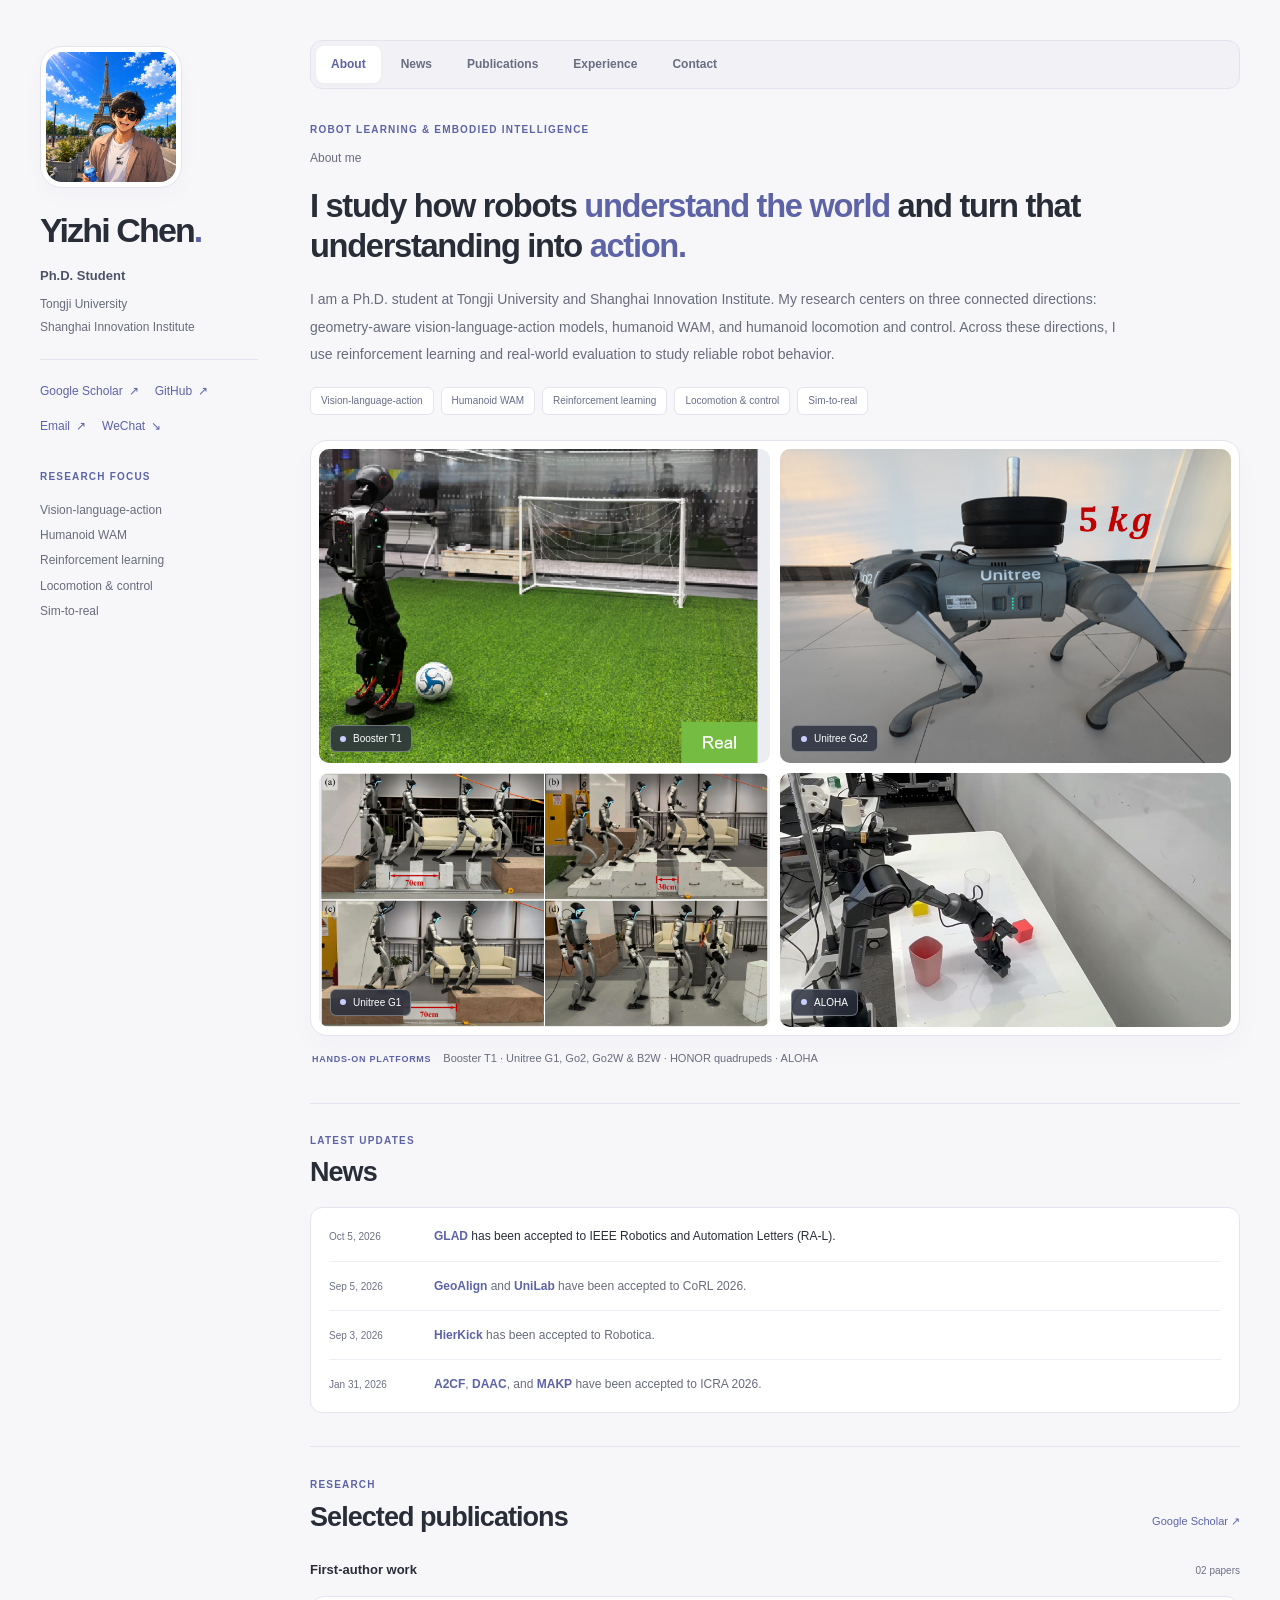
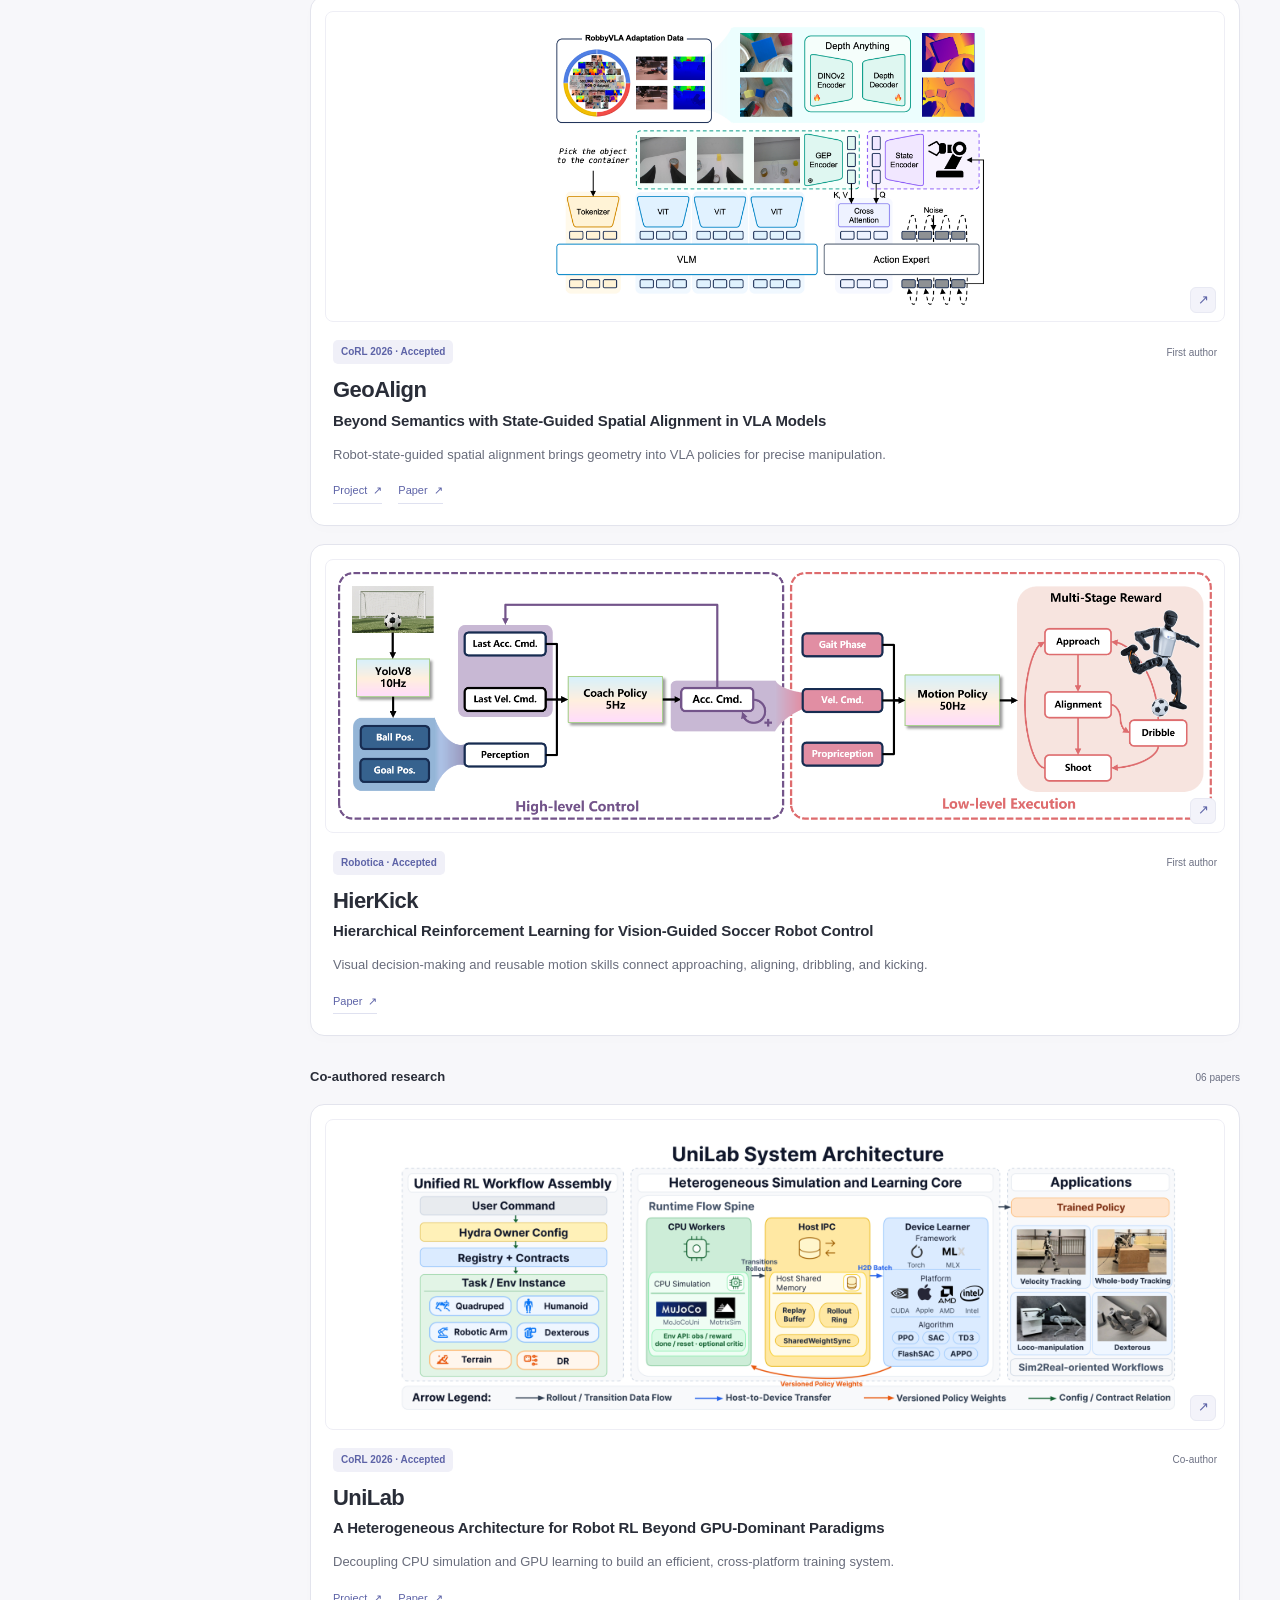
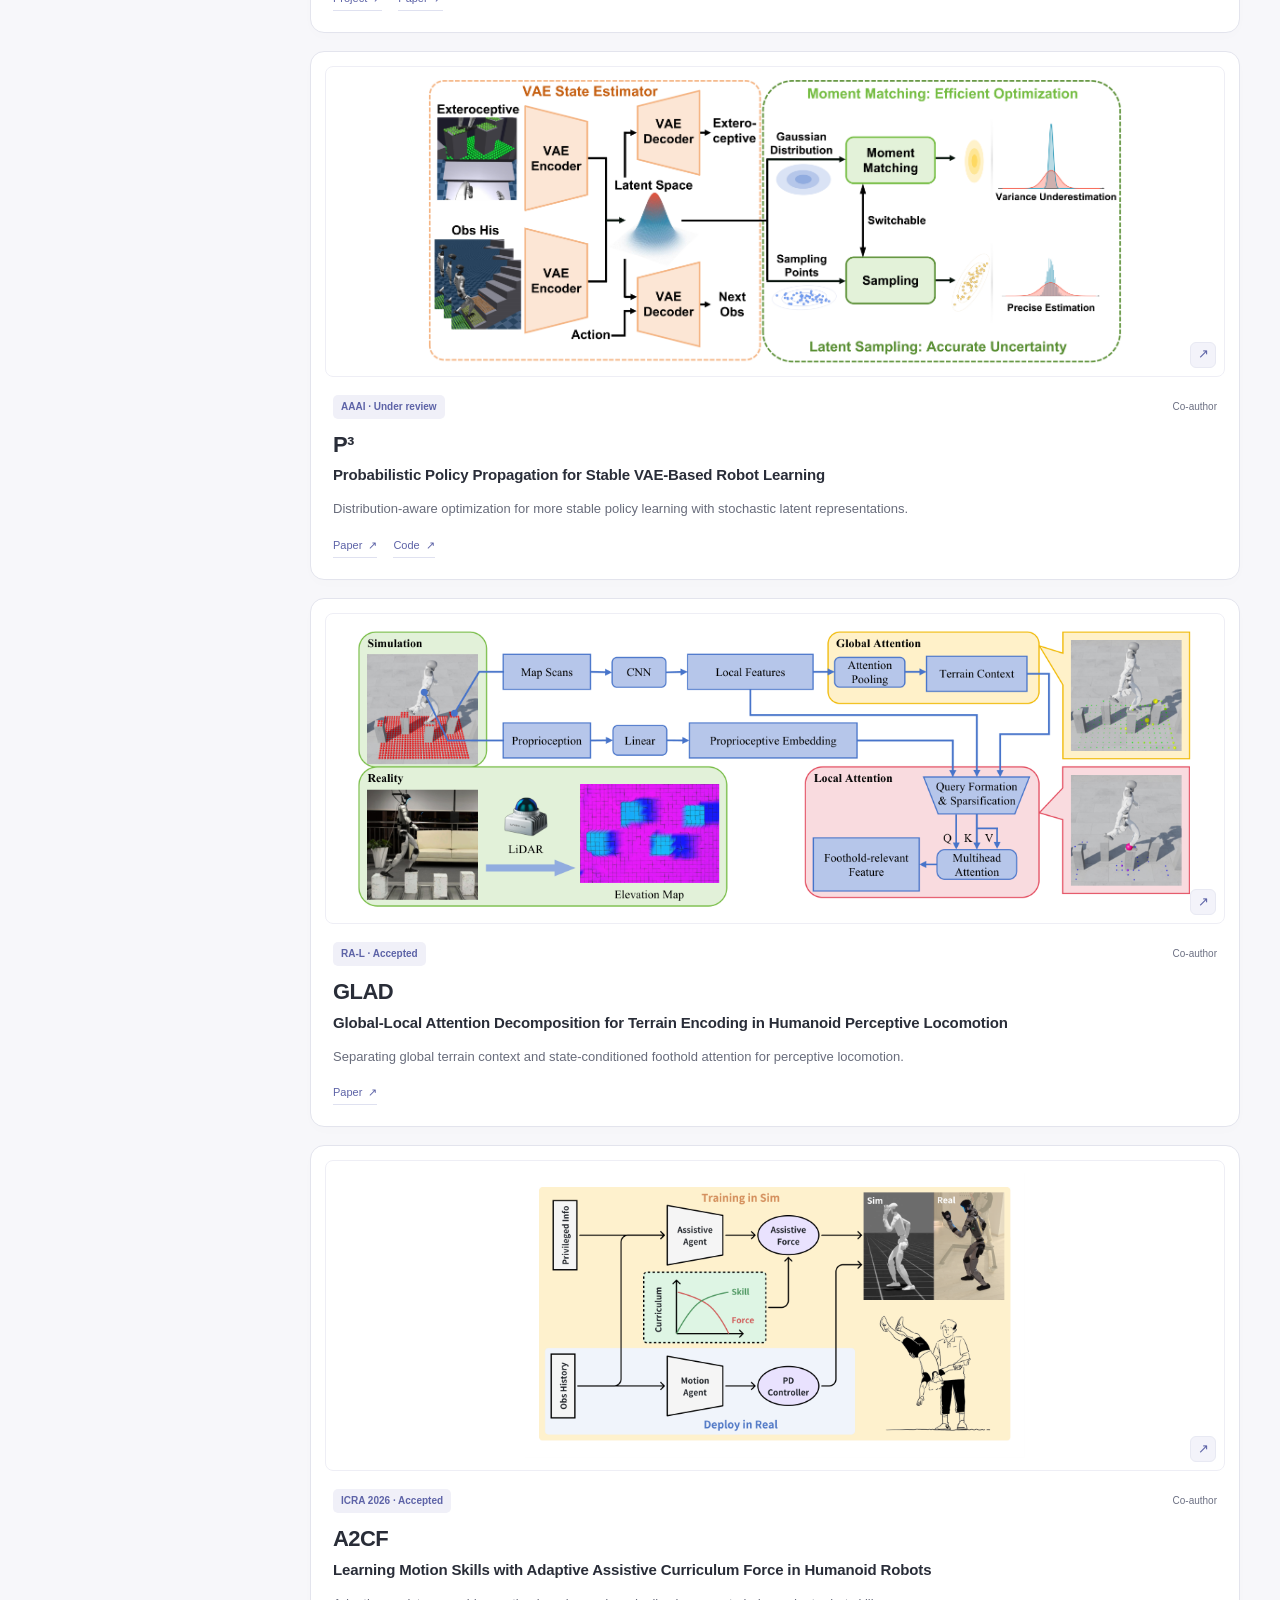
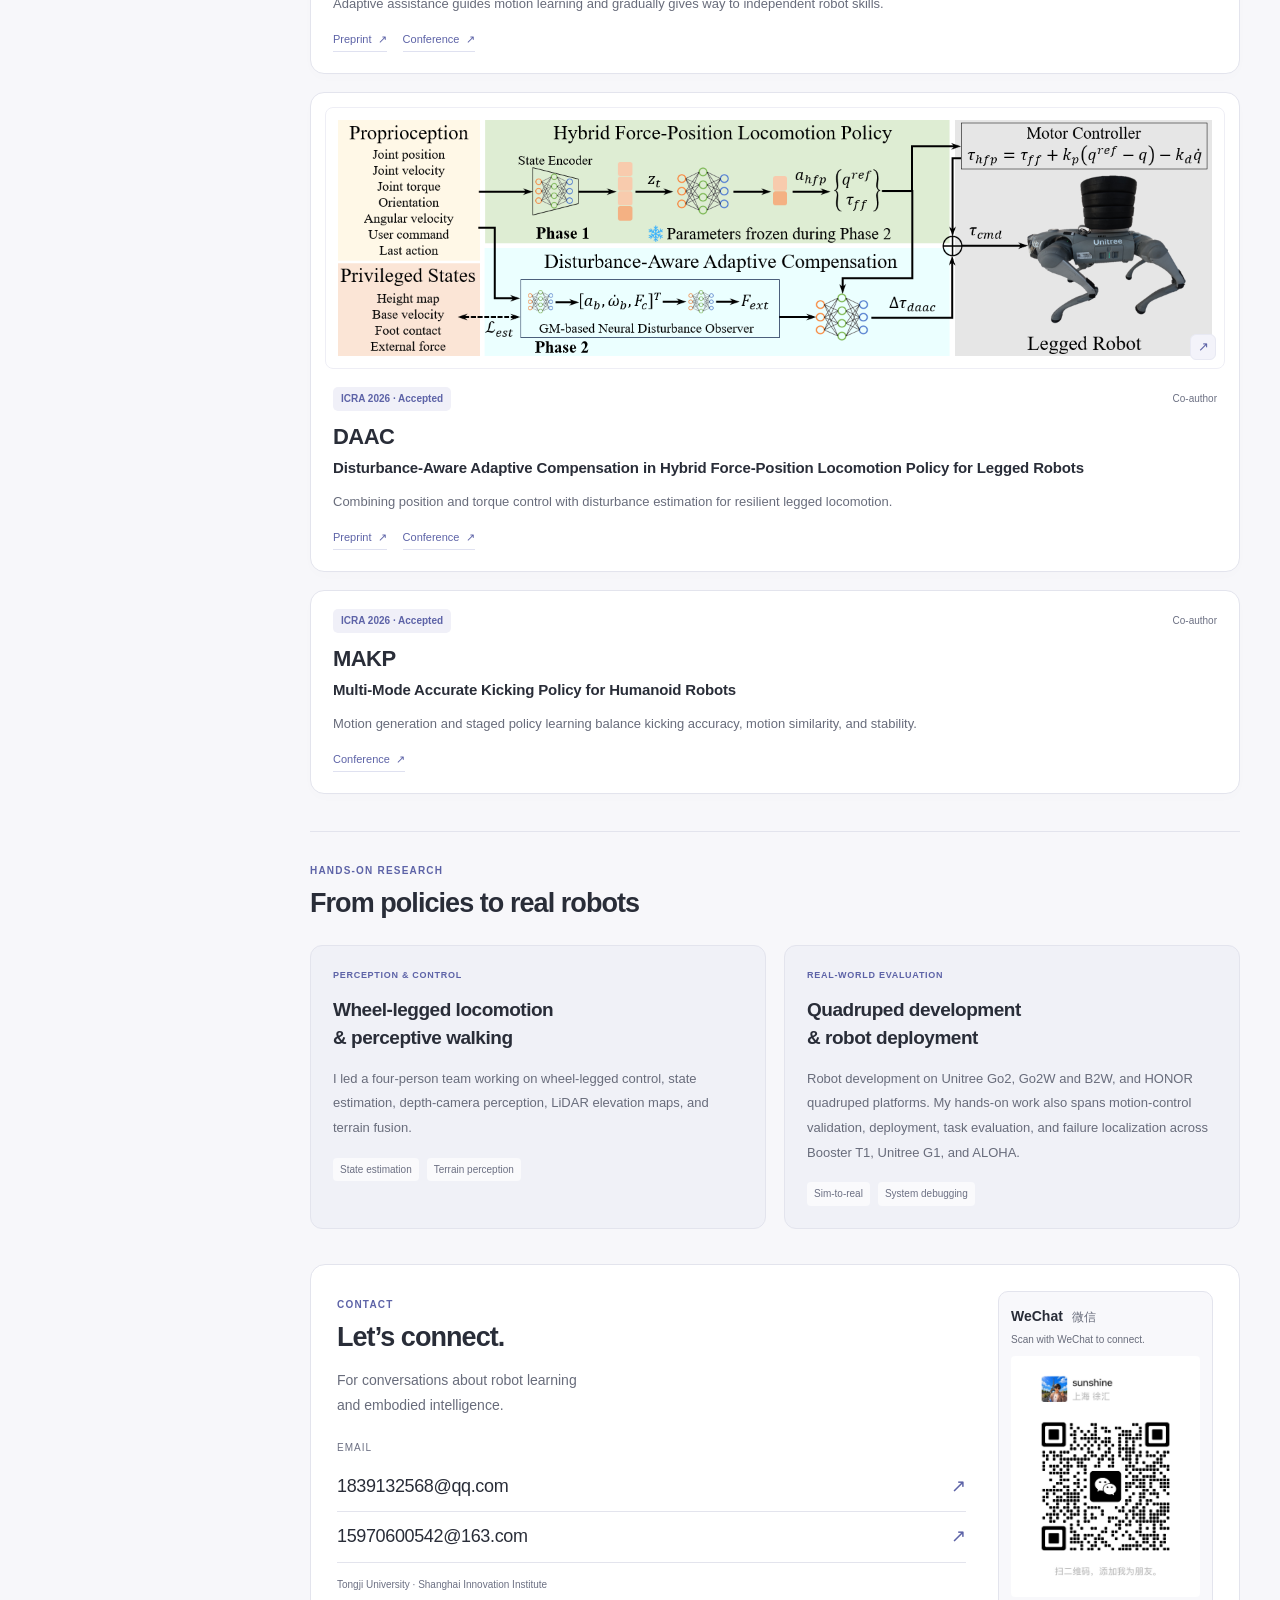
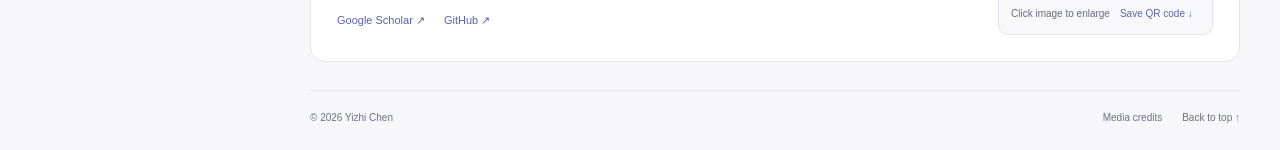
==== commit 8a9110d9: "Unify robot label dots and replace green with neutral slate-violet theme" ====
--- a/index.html
+++ b/index.html
@@ -2,12 +2,12 @@
 <html lang="en"><head>
 <meta charset="utf-8"><meta name="viewport" content="width=device-width, initial-scale=1">
 <meta name="description" content="Yizhi Chen, Ph.D. student at Tongji University and Shanghai Innovation Institute. Research in vision-language-action models, humanoid WAM, robot learning, and humanoid locomotion.">
-<meta name="theme-color" content="#f5f7f4"><meta property="og:title" content="Yizhi Chen — Robot Learning"><meta property="og:description" content="Research on geometry-aware manipulation, humanoid WAM, humanoid locomotion, and reinforcement learning."><meta property="og:type" content="website"><meta property="og:url" content="https://chenyizhi123.github.io/">
+<meta name="theme-color" content="#f7f7fa"><meta property="og:title" content="Yizhi Chen — Robot Learning"><meta property="og:description" content="Research on geometry-aware manipulation, humanoid WAM, humanoid locomotion, and reinforcement learning."><meta property="og:type" content="website"><meta property="og:url" content="https://chenyizhi123.github.io/">
 <title>Yizhi Chen — Robot Learning</title>
-<link rel="icon" type="image/svg+xml" href="data:image/svg+xml,%3Csvg xmlns='http://www.w3.org/2000/svg' viewBox='0 0 64 64'%3E%3Crect width='64' height='64' rx='15' fill='%232d7567'/%3E%3Ctext x='32' y='42' font-family='Arial' font-weight='600' font-size='28' text-anchor='middle' fill='white'%3EYC%3C/text%3E%3C/svg%3E">
-<link rel="stylesheet" href="styles.css?v=8"><script src="script.js?v=7" defer></script>
+<link rel="icon" type="image/svg+xml" href="data:image/svg+xml,%3Csvg xmlns='http://www.w3.org/2000/svg' viewBox='0 0 64 64'%3E%3Crect width='64' height='64' rx='15' fill='%235d63a7'/%3E%3Ctext x='32' y='42' font-family='Arial' font-weight='600' font-size='28' text-anchor='middle' fill='white'%3EYC%3C/text%3E%3C/svg%3E">
+<link rel="stylesheet" href="styles.css?v=9"><script src="script.js?v=7" defer></script>
 </head><body id="top"><a class="skip-link" href="#main">Skip to content</a>
-<div class="page-layout"><aside class="profile-sidebar" aria-label="Profile"><a class="portrait-link" href="#about" aria-label="About Yizhi Chen"><img src="avatar.jpg" width="900" height="900" alt="Yizhi Chen’s illustrated profile image" fetchpriority="high"></a><h1>Yizhi Chen<span>.</span></h1><p class="sidebar-role">Ph.D. Student</p><p class="affiliation">Tongji University<br>Shanghai Innovation Institute</p><div class="profile-links"><a class="primary-link" href="https://scholar.google.com/citations?user=q47_njAAAAAJ&amp;hl=en" target="_blank" rel="noopener noreferrer">Google Scholar <span aria-hidden="true">↗</span></a><a href="https://github.com/chenyizhi123" target="_blank" rel="noopener noreferrer">GitHub <span aria-hidden="true">↗</span></a><a href="mailto:1839132568@qq.com">Email <span aria-hidden="true">↗</span></a><a href="#wechat">WeChat <span aria-hidden="true">↘</span></a></div><div class="sidebar-focus"><p class="eyebrow">RESEARCH FOCUS</p><p>Vision-language-action<br>Humanoid WAM<br>Reinforcement learning<br>Locomotion &amp; control<br>Sim-to-real</p></div></aside><div class="content-column"><header class="site-header"><nav class="nav-links" aria-label="Main navigation"><a href="#about">About</a><a href="#news">News</a><a href="#research">Publications</a><a href="#projects">Experience</a><a href="#contact">Contact</a></nav></header><main id="main"><section class="wrap profile-section" id="about" aria-labelledby="about-title"><p class="eyebrow">ROBOT LEARNING &amp; EMBODIED INTELLIGENCE</p><h2 id="about-title">About me</h2><p class="profile-intro">I study how robots <strong>understand the world</strong> and turn that understanding into <strong>action.</strong></p><p class="bio">I am a Ph.D. student at Tongji University and Shanghai Innovation Institute. My research centers on three connected directions: geometry-aware vision-language-action models, humanoid WAM, and humanoid locomotion and control. Across these directions, I use reinforcement learning and real-world evaluation to study reliable robot behavior.</p><div class="research-directions"><span>Vision-language-action</span><span>Humanoid WAM</span><span>Reinforcement learning</span><span>Locomotion &amp; control</span><span>Sim-to-real</span></div><div class="robot-visuals" role="group" aria-label="Real robot platforms"><div class="robot-photo booster-photo"><img src="assets/robots/booster-t1-environment.png" width="1240" height="536" alt="Booster T1 humanoid robot with a soccer ball on the real HierKick test field" decoding="async" fetchpriority="high"><span class="robot-photo-label"><i aria-hidden="true"></i>Booster T1</span></div><div class="robot-photo go2-photo"><img src="assets/robots/go2-real-world.png" width="1528" height="538" alt="Unitree Go2 quadruped robot in a real-world DAAC experiment" decoding="async"><span class="robot-photo-label">Unitree Go2</span></div><div class="robot-photo g1-photo"><img src="assets/glad.png" width="1448" height="820" alt="Unitree G1 humanoid robot crossing terrain during real-world experiments" decoding="async"><span class="robot-photo-label">Unitree G1</span></div><div class="robot-photo aloha-photo"><img src="assets/geoalign-real-robot.jpg" width="800" height="450" alt="ALOHA robot arm performing real-world tabletop manipulation" decoding="async"><span class="robot-photo-label">ALOHA</span></div></div><div class="platform-line"><span>Hands-on platforms</span><p>Booster T1 · Unitree G1, Go2, Go2W &amp; B2W · HONOR quadrupeds · ALOHA</p></div></section>
+<div class="page-layout"><aside class="profile-sidebar" aria-label="Profile"><a class="portrait-link" href="#about" aria-label="About Yizhi Chen"><img src="avatar.jpg" width="900" height="900" alt="Yizhi Chen’s illustrated profile image" fetchpriority="high"></a><h1>Yizhi Chen<span>.</span></h1><p class="sidebar-role">Ph.D. Student</p><p class="affiliation">Tongji University<br>Shanghai Innovation Institute</p><div class="profile-links"><a class="primary-link" href="https://scholar.google.com/citations?user=q47_njAAAAAJ&amp;hl=en" target="_blank" rel="noopener noreferrer">Google Scholar <span aria-hidden="true">↗</span></a><a href="https://github.com/chenyizhi123" target="_blank" rel="noopener noreferrer">GitHub <span aria-hidden="true">↗</span></a><a href="mailto:1839132568@qq.com">Email <span aria-hidden="true">↗</span></a><a href="#wechat">WeChat <span aria-hidden="true">↘</span></a></div><div class="sidebar-focus"><p class="eyebrow">RESEARCH FOCUS</p><p>Vision-language-action<br>Humanoid WAM<br>Reinforcement learning<br>Locomotion &amp; control<br>Sim-to-real</p></div></aside><div class="content-column"><header class="site-header"><nav class="nav-links" aria-label="Main navigation"><a href="#about">About</a><a href="#news">News</a><a href="#research">Publications</a><a href="#projects">Experience</a><a href="#contact">Contact</a></nav></header><main id="main"><section class="wrap profile-section" id="about" aria-labelledby="about-title"><p class="eyebrow">ROBOT LEARNING &amp; EMBODIED INTELLIGENCE</p><h2 id="about-title">About me</h2><p class="profile-intro">I study how robots <strong>understand the world</strong> and turn that understanding into <strong>action.</strong></p><p class="bio">I am a Ph.D. student at Tongji University and Shanghai Innovation Institute. My research centers on three connected directions: geometry-aware vision-language-action models, humanoid WAM, and humanoid locomotion and control. Across these directions, I use reinforcement learning and real-world evaluation to study reliable robot behavior.</p><div class="research-directions"><span>Vision-language-action</span><span>Humanoid WAM</span><span>Reinforcement learning</span><span>Locomotion &amp; control</span><span>Sim-to-real</span></div><div class="robot-visuals" role="group" aria-label="Real robot platforms"><div class="robot-photo booster-photo"><img src="assets/robots/booster-t1-environment.png" width="1240" height="536" alt="Booster T1 humanoid robot with a soccer ball on the real HierKick test field" decoding="async" fetchpriority="high"><span class="robot-photo-label">Booster T1</span></div><div class="robot-photo go2-photo"><img src="assets/robots/go2-real-world.png" width="1528" height="538" alt="Unitree Go2 quadruped robot in a real-world DAAC experiment" decoding="async"><span class="robot-photo-label">Unitree Go2</span></div><div class="robot-photo g1-photo"><img src="assets/glad.png" width="1448" height="820" alt="Unitree G1 humanoid robot crossing terrain during real-world experiments" decoding="async"><span class="robot-photo-label">Unitree G1</span></div><div class="robot-photo aloha-photo"><img src="assets/geoalign-real-robot.jpg" width="800" height="450" alt="ALOHA robot arm performing real-world tabletop manipulation" decoding="async"><span class="robot-photo-label">ALOHA</span></div></div><div class="platform-line"><span>Hands-on platforms</span><p>Booster T1 · Unitree G1, Go2, Go2W &amp; B2W · HONOR quadrupeds · ALOHA</p></div></section>
 <section class="wrap news-section" id="news" aria-labelledby="news-title"><div class="section-heading"><div><p class="eyebrow">LATEST UPDATES</p><h2 id="news-title">News</h2></div></div><ul class="news-list"><li><time class="news-label" datetime="2026-10-05" title="News posted on October 5, 2026">Oct 5, 2026</time><p><a href="#glad">GLAD</a> has been accepted to IEEE Robotics and Automation Letters (RA-L).</p></li><li><time class="news-label" datetime="2026-09-05">Sep 5, 2026</time><p><a href="#geoalign">GeoAlign</a> and <a href="#unilab">UniLab</a> have been accepted to CoRL 2026.</p></li><li><time class="news-label" datetime="2026-09-03">Sep 3, 2026</time><p><a href="#hierkick">HierKick</a> has been accepted to Robotica.</p></li><li><time class="news-label" datetime="2026-01-31" title="ICRA 2026 official acceptance notification date">Jan 31, 2026</time><p><a href="#a2cf">A2CF</a>, <a href="#daac">DAAC</a>, and <a href="#makp">MAKP</a> have been accepted to ICRA 2026.</p></li></ul></section>
 <section class="wrap research-section" id="research" aria-labelledby="research-title"><div class="section-heading"><div><p class="eyebrow">RESEARCH</p><h2 id="research-title">Selected publications</h2></div><a class="section-link" href="https://scholar.google.com/citations?user=q47_njAAAAAJ&amp;hl=en" target="_blank" rel="noopener noreferrer">Google Scholar ↗</a></div>
 <div class="group-heading"><h3>First-author work</h3><span>02 papers</span></div><div class="paper-grid"><article class="paper-card featured" id="geoalign"><a class="figure-link" href="assets/architecture/geoalign.png" data-figure data-caption="GeoAlign — method overview" aria-label="Enlarge GeoAlign architecture diagram"><img src="assets/architecture/geoalign.png" alt="GeoAlign method architecture diagram from the paper" loading="lazy"><span class="figure-zoom" aria-hidden="true">↗</span></a><div class="paper-body"><div class="paper-meta"><span class="venue">CoRL 2026 · Accepted</span><span class="role-label">First author</span></div><h4><a href="https://arxiv.org/abs/2606.03240" target="_blank" rel="noopener noreferrer">GeoAlign<span class="paper-subtitle">Beyond Semantics with State-Guided Spatial Alignment in VLA Models</span></a></h4><p class="paper-description">Robot-state-guided spatial alignment brings geometry into VLA policies for precise manipulation.</p><div class="paper-links"><a href="https://chenyizhi123.github.io/geoalign-project/" target="_blank" rel="noopener noreferrer">Project <span aria-hidden="true">↗</span></a><a href="https://arxiv.org/abs/2606.03240" target="_blank" rel="noopener noreferrer">Paper <span aria-hidden="true">↗</span></a></div></div></article><article class="paper-card featured" id="hierkick"><a class="figure-link wide-figure" href="assets/architecture/hierkick.png" data-figure data-caption="HierKick — method overview" aria-label="Enlarge HierKick architecture diagram"><img src="assets/architecture/hierkick.png" alt="HierKick method architecture diagram from the paper" loading="lazy"><span class="figure-zoom" aria-hidden="true">↗</span></a><div class="paper-body"><div class="paper-meta"><span class="venue">Robotica · Accepted</span><span class="role-label">First author</span></div><h4><a href="https://arxiv.org/abs/2603.00948" target="_blank" rel="noopener noreferrer">HierKick<span class="paper-subtitle">Hierarchical Reinforcement Learning for Vision-Guided Soccer Robot Control</span></a></h4><p class="paper-description">Visual decision-making and reusable motion skills connect approaching, aligning, dribbling, and kicking.</p><div class="paper-links"><a href="https://arxiv.org/abs/2603.00948" target="_blank" rel="noopener noreferrer">Paper <span aria-hidden="true">↗</span></a></div></div></article></div><div class="group-heading coauthor-heading"><h3>Co-authored research</h3><span>06 papers</span></div><div class="paper-grid"><article class="paper-card featured" id="unilab"><a class="figure-link wide-figure" href="assets/architecture/unilab.png" data-figure data-caption="UniLab — method overview" aria-label="Enlarge UniLab architecture diagram"><img src="assets/architecture/unilab.png" alt="UniLab method architecture diagram from the paper" loading="lazy"><span class="figure-zoom" aria-hidden="true">↗</span></a><div class="paper-body"><div class="paper-meta"><span class="venue">CoRL 2026 · Accepted</span><span class="role-label">Co-author</span></div><h4><a href="https://arxiv.org/abs/2605.30313" target="_blank" rel="noopener noreferrer">UniLab<span class="paper-subtitle">A Heterogeneous Architecture for Robot RL Beyond GPU-Dominant Paradigms</span></a></h4><p class="paper-description">Decoupling CPU simulation and GPU learning to build an efficient, cross-platform training system.</p><div class="paper-links"><a href="https://unilabsim.github.io/" target="_blank" rel="noopener noreferrer">Project <span aria-hidden="true">↗</span></a><a href="https://arxiv.org/abs/2605.30313" target="_blank" rel="noopener noreferrer">Paper <span aria-hidden="true">↗</span></a></div></div></article><article class="paper-card featured" id="p3"><a class="figure-link wide-figure" href="assets/architecture/p3.png" data-figure data-caption="P³ — method overview" aria-label="Enlarge P³ architecture diagram"><img src="assets/architecture/p3.png" alt="P³ method architecture diagram from the paper" loading="lazy"><span class="figure-zoom" aria-hidden="true">↗</span></a><div class="paper-body"><div class="paper-meta"><span class="venue review">AAAI · Under review</span><span class="role-label">Co-author</span></div><h4><a href="https://arxiv.org/abs/2607.25541" target="_blank" rel="noopener noreferrer">P³<span class="paper-subtitle">Probabilistic Policy Propagation for Stable VAE-Based Robot Learning</span></a></h4><p class="paper-description">Distribution-aware optimization for more stable policy learning with stochastic latent representations.</p><div class="paper-links"><a href="https://arxiv.org/abs/2607.25541" target="_blank" rel="noopener noreferrer">Paper <span aria-hidden="true">↗</span></a><a href="https://github.com/ylyem9x/P3_Open" target="_blank" rel="noopener noreferrer">Code <span aria-hidden="true">↗</span></a></div></div></article><article class="paper-card featured" id="glad"><a class="figure-link wide-figure" href="assets/architecture/glad.png" data-figure data-caption="GLAD — method overview" aria-label="Enlarge GLAD architecture diagram"><img src="assets/architecture/glad.png" alt="GLAD method architecture diagram from the paper" loading="lazy"><span class="figure-zoom" aria-hidden="true">↗</span></a><div class="paper-body"><div class="paper-meta"><span class="venue">RA-L · Accepted</span><span class="role-label">Co-author</span></div><h4><a href="https://arxiv.org/abs/2606.00637" target="_blank" rel="noopener noreferrer">GLAD<span class="paper-subtitle">Global-Local Attention Decomposition for Terrain Encoding in Humanoid Perceptive Locomotion</span></a></h4><p class="paper-description">Separating global terrain context and state-conditioned foothold attention for perceptive locomotion.</p><div class="paper-links"><a href="https://arxiv.org/abs/2606.00637" target="_blank" rel="noopener noreferrer">Paper <span aria-hidden="true">↗</span></a></div></div></article><article class="paper-card featured" id="a2cf"><a class="figure-link" href="assets/architecture/a2cf.png" data-figure data-caption="A2CF — method overview" aria-label="Enlarge A2CF architecture diagram"><img src="assets/architecture/a2cf.png" alt="A2CF method architecture diagram from the paper" loading="lazy"><span class="figure-zoom" aria-hidden="true">↗</span></a><div class="paper-body"><div class="paper-meta"><span class="venue">ICRA 2026 · Accepted</span><span class="role-label">Co-author</span></div><h4><a href="https://arxiv.org/abs/2506.23125" target="_blank" rel="noopener noreferrer">A2CF<span class="paper-subtitle">Learning Motion Skills with Adaptive Assistive Curriculum Force in Humanoid Robots</span></a></h4><p class="paper-description">Adaptive assistance guides motion learning and gradually gives way to independent robot skills.</p><div class="paper-links"><a href="https://arxiv.org/abs/2506.23125" target="_blank" rel="noopener noreferrer">Preprint <span aria-hidden="true">↗</span></a><a href="https://ras.papercept.net/conferences/conferences/ICRA26/program/ICRA26_ContentListWeb_5.html#thi2i_317" target="_blank" rel="noopener noreferrer">Conference <span aria-hidden="true">↗</span></a></div></div></article><article class="paper-card featured" id="daac"><a class="figure-link wide-figure" href="assets/architecture/daac.png" data-figure data-caption="DAAC — method overview" aria-label="Enlarge DAAC architecture diagram"><img src="assets/architecture/daac.png" alt="DAAC method architecture diagram from the paper" loading="lazy"><span class="figure-zoom" aria-hidden="true">↗</span></a><div class="paper-body"><div class="paper-meta"><span class="venue">ICRA 2026 · Accepted</span><span class="role-label">Co-author</span></div><h4><a href="https://arxiv.org/abs/2506.00472" target="_blank" rel="noopener noreferrer">DAAC<span class="paper-subtitle">Disturbance-Aware Adaptive Compensation in Hybrid Force-Position Locomotion Policy for Legged Robots</span></a></h4><p class="paper-description">Combining position and torque control with disturbance estimation for resilient legged locomotion.</p><div class="paper-links"><a href="https://arxiv.org/abs/2506.00472" target="_blank" rel="noopener noreferrer">Preprint <span aria-hidden="true">↗</span></a><a href="https://ras.papercept.net/conferences/conferences/ICRA26/program/ICRA26_ContentListWeb_4.html#wei2i_317" target="_blank" rel="noopener noreferrer">Conference <span aria-hidden="true">↗</span></a></div></div></article><article class="paper-card featured text-only" id="makp"><div class="paper-body"><div class="paper-meta"><span class="venue">ICRA 2026 · Accepted</span><span class="role-label">Co-author</span></div><h4><a href="https://ras.papercept.net/conferences/conferences/ICRA26/program/ICRA26_ContentListWeb_3.html#tui2i_158" target="_blank" rel="noopener noreferrer">MAKP<span class="paper-subtitle">Multi-Mode Accurate Kicking Policy for Humanoid Robots</span></a></h4><p class="paper-description">Motion generation and staged policy learning balance kicking accuracy, motion similarity, and stability.</p><div class="paper-links"><a href="https://ras.papercept.net/conferences/conferences/ICRA26/program/ICRA26_ContentListWeb_3.html#tui2i_158" target="_blank" rel="noopener noreferrer">Conference <span aria-hidden="true">↗</span></a></div></div></article></div></section>
--- a/styles.css
+++ b/styles.css
@@ -1,14 +1,14 @@
-/* Yizhi Chen — research portfolio. Mist-white, graphite and muted jade around real-hardware imagery. */
+/* Yizhi Chen — research portfolio. Mist-white, charcoal and restrained slate-violet accents around real-hardware imagery. */
 :root {
   color-scheme: light;
-  --bg: #f5f7f4;
+  --bg: #f7f7fa;
   --paper: #fff;
-  --text: #26332e;
-  --muted: #5f6e66;
-  --blue: #2d7567;
-  --accent-soft: #e9f3ee;
-  --line: #dfe7e1;
-  --soft: #f7f9f6;
+  --text: #292d38;
+  --muted: #686c7b;
+  --blue: #5d63a7;
+  --accent-soft: #f0f0f8;
+  --line: #e3e4ed;
+  --soft: #f8f8fb;
   --sans: -apple-system, BlinkMacSystemFont, 'Segoe UI', Arial, sans-serif;
 }
 * { box-sizing: border-box; }
@@ -18,8 +18,8 @@
 a { color: inherit; text-decoration: none; }
 a:hover { color: var(--blue); }
 button { font: inherit; }
-a:focus-visible,button:focus-visible,[tabindex]:focus-visible { outline: 3px solid #83b8a7; outline-offset: 4px; }
-::selection { color: #255c4f; background: #dceee3; }
+a:focus-visible,button:focus-visible,[tabindex]:focus-visible { outline: 3px solid #9ca3d8; outline-offset: 4px; }
+::selection { color: #4b518b; background: #e7e8f5; }
 img { max-width: 100%; display: block; }
 .skip-link { position: fixed; left: 16px; top: -100px; padding: 10px 18px; color: white; background: var(--blue); z-index: 70; border-radius: 8px; }
 .skip-link:focus { top: 16px; color: white; }
@@ -27,11 +27,11 @@
 .wrap { width: 100%; margin-inline: auto; }
 .content-column { min-width: 0; }
 .profile-sidebar { position: sticky; top: 42px; align-self: start; padding-top: 4px; }
-.portrait-link { display: block; width: 142px; padding: 5px; background: #fff; border: 1px solid var(--line); border-radius: 22px; box-shadow: 0 8px 24px #243f3106; margin-bottom: 23px; }
+.portrait-link { display: block; width: 142px; padding: 5px; background: #fff; border: 1px solid var(--line); border-radius: 22px; box-shadow: 0 8px 24px #2d304906; margin-bottom: 23px; }
 .portrait-link img { width: 100%; height: auto; aspect-ratio: 1; object-fit: contain; border-radius: 16px; }
 .profile-sidebar h1 { font-size: 34px; line-height: 1.15; letter-spacing: -.055em; font-weight: 650; }
 .profile-sidebar h1 span { color: var(--blue); }
-.sidebar-role { color: #465b50; font-size: 13px; font-weight: 600; margin-top: 15px; }
+.sidebar-role { color: #4d5267; font-size: 13px; font-weight: 600; margin-top: 15px; }
 .affiliation { color: var(--muted); font-size: 12px; line-height: 1.9; margin-top: 5px; }
 .profile-links { display: flex; flex-wrap: wrap; gap: 10px 16px; font-size: 12px; color: var(--blue); border-top: 1px solid var(--line); margin-top: 21px; padding-top: 19px; }
 .profile-links a { display: inline-flex; gap: 6px; align-items: center; padding-block: 2px; }
@@ -39,40 +39,40 @@
 .sidebar-focus { margin-top: 29px; }
 .eyebrow { font-size: 10px; font-weight: 650; letter-spacing: .12em; color: var(--blue); }
 .sidebar-focus>p:last-child { margin-top: 12px; font-size: 12px; line-height: 2.1; color: var(--muted); }
-.site-header { position: sticky; top: 12px; z-index: 20; margin-bottom: 29px; padding: 5px; background: #edf2eeed; border: 1px solid #dde7df; border-radius: 12px; backdrop-filter: blur(14px); }
+.site-header { position: sticky; top: 12px; z-index: 20; margin-bottom: 29px; padding: 5px; background: #f0f0f6ed; border: 1px solid #e2e3ed; border-radius: 12px; backdrop-filter: blur(14px); }
 .nav-links { display: flex; gap: 5px; align-items: center; }
-.nav-links a { padding: 8px 15px; color: #63756a; font-size: 12px; font-weight: 550; border-radius: 8px; transition: background .18s,color .18s; }
+.nav-links a { padding: 8px 15px; color: #6a6d80; font-size: 12px; font-weight: 550; border-radius: 8px; transition: background .18s,color .18s; }
 .nav-links a:hover { background: #ffffff80; color: var(--blue); }
-.nav-links a.is-active { background: white; color: var(--blue); box-shadow: 0 2px 6px #294c3908; }
+.nav-links a.is-active { background: white; color: var(--blue); box-shadow: 0 2px 6px #34374f08; }
 .profile-section { padding: 3px 0 34px; }
 .profile-section h2 { font-size: 12px; color: var(--muted); font-weight: 450; margin-top: 9px; }
 .profile-intro { font-size: clamp(28px,2.55vw,37px); line-height: 1.24; letter-spacing: -.04em; font-weight: 550; margin-top: 17px; max-width: 820px; }
 .profile-intro strong { color: var(--blue); font-weight: 600; }
 .bio { font-size: 14px; line-height: 1.95; color: var(--muted); margin-top: 20px; max-width: 830px; }
 .research-directions { display: flex; flex-wrap: wrap; gap: 7px; margin-top: 19px; }
-.research-directions span { font-size: 10px; line-height: 1.6; font-weight: 500; color: #5a7365; padding: 5px 10px; background: #fff; border: 1px solid var(--line); border-radius: 6px; }
+.research-directions span { font-size: 10px; line-height: 1.6; font-weight: 500; color: #686d89; padding: 5px 10px; background: #fff; border: 1px solid var(--line); border-radius: 6px; }
 /* Decorative, real-hardware mosaic; it is independent of publication/project cards. */
-.robot-visuals { display: grid; grid-template-columns: 1fr 1fr; grid-template-rows: auto auto; gap: 10px; margin-top: 25px; padding: 8px; background: #fff; border: 1px solid #dfe7e1; border-radius: 17px; box-shadow: 0 12px 32px #2c4b3806; }
-.robot-photo { overflow: hidden; position: relative; min-height: 0; min-width: 0; background: #e8eee8; border-radius: 10px; }
+.robot-visuals { display: grid; grid-template-columns: 1fr 1fr; grid-template-rows: auto auto; gap: 10px; margin-top: 25px; padding: 8px; background: #fff; border: 1px solid #e3e4ed; border-radius: 17px; box-shadow: 0 12px 32px #34374f06; }
+.robot-photo { overflow: hidden; position: relative; min-height: 0; min-width: 0; background: #ececf3; border-radius: 10px; }
 .booster-photo { grid-column: 1; grid-row: 1; aspect-ratio: 770 / 536; }
 .booster-photo img { display: block; width: 161.04%; max-width: none; height: 100%; }
 .g1-photo img,.aloha-photo img { position: absolute; inset: 0; width: 100%; height: 100%; object-fit: cover; }
 .g1-photo { grid-column: 1; grid-row: 2; aspect-ratio: 16 / 9; }
 .go2-photo { grid-column: 2; grid-row: 1; }
 .go2-photo img { position: absolute; inset: 0; width: 202.12%; max-width: none; height: 100%; object-fit: cover; object-position: left; }
-.g1-photo img { object-fit: contain; background: #e8eee8; }
+.g1-photo img { object-fit: contain; background: #ececf3; }
 .aloha-photo { grid-column: 2; grid-row: 2; aspect-ratio: 16 / 9; }
-.robot-photo-label { position: absolute; left: 11px; bottom: 11px; display: inline-flex; align-items: center; gap: 7px; padding: 5px 9px; border: 1px solid #ffffff50; border-radius: 6px; background: #203e32c7; backdrop-filter: blur(8px); color: white; font-size: 10px; line-height: 1.5; font-weight: 500; }
-.robot-photo-label i { width: 5px; height: 5px; border-radius: 50%; background: #bde4cb; }
+.robot-photo-label { position: absolute; left: 11px; bottom: 11px; display: inline-flex; align-items: center; gap: 7px; padding: 5px 9px; border: 1px solid #ffffff50; border-radius: 6px; background: #29303ed4; backdrop-filter: blur(8px); color: white; font-size: 10px; line-height: 1.5; font-weight: 500; }
+.robot-photo-label::before { content: ""; width: 6px; height: 6px; flex: 0 0 6px; border-radius: 50%; background: #c8ceff; }
 .section-heading { display: flex; justify-content: space-between; align-items: end; gap: 20px; margin-bottom: 24px; }
 .section-heading h2,.contact-section h2 { font-size: 27px; font-weight: 600; line-height: 1.3; letter-spacing: -.035em; margin-top: 6px; }
 .section-link { color: var(--blue); font-size: 11px; white-space: nowrap; padding-bottom: 3px; }
 .news-section { padding: 28px 0 33px; border-top: 1px solid var(--line); }
 .news-section .section-heading { margin-bottom: 17px; }
 .news-list { padding: 4px 18px; margin: 0; list-style: none; border: 1px solid var(--line); border-radius: 12px; background: white; }
-.news-list li { display: grid; grid-template-columns: 89px minmax(0,1fr); gap: 16px; padding: 13px 0; border-bottom: 1px solid #edf1ec; align-items: baseline; }
+.news-list li { display: grid; grid-template-columns: 89px minmax(0,1fr); gap: 16px; padding: 13px 0; border-bottom: 1px solid #eeeef4; align-items: baseline; }
 .news-list li:last-child { border: 0; }
-.news-label { font-size: 10px; color: #65766a; font-variant-numeric: tabular-nums; white-space: nowrap; }
+.news-label { font-size: 10px; color: #6c7083; font-variant-numeric: tabular-nums; white-space: nowrap; }
 .news-list p { font-size: 12px; line-height: 1.85; color: var(--muted); }
 .news-list a { color: var(--blue); font-weight: 600; }
 .news-list a:hover { text-decoration: underline; text-underline-offset: 3px; }
@@ -80,43 +80,43 @@
 .research-section { padding: 29px 0 37px; border-top: 1px solid var(--line); }
 .group-heading { display: flex; align-items: baseline; justify-content: space-between; gap: 12px; margin-bottom: 15px; }
 .group-heading h3 { font-size: 13px; font-weight: 600; }
-.group-heading>span { font-size: 10px; color: #65766a; }
+.group-heading>span { font-size: 10px; color: #6c7083; }
 .coauthor-heading { margin-top: 30px; }
 .paper-grid { display: grid; grid-template-columns: minmax(0,1fr); gap: 18px; }
-.paper-card { min-width: 0; display: flex; flex-direction: column; border: 1px solid var(--line); border-radius: 14px; padding: 14px; background: white; box-shadow: 0 4px 14px #27452e03; }
-.figure-link { display: block; position: relative; padding: 12px; border: 1px solid #edf1ed; border-radius: 8px; background: #fff; cursor: zoom-in; transition: border-color .18s,box-shadow .18s; }
-.figure-link:hover { border-color: #9cc5b2; box-shadow: 0 4px 15px #46755709; }
+.paper-card { min-width: 0; display: flex; flex-direction: column; border: 1px solid var(--line); border-radius: 14px; padding: 14px; background: white; box-shadow: 0 4px 14px #35384d03; }
+.figure-link { display: block; position: relative; padding: 12px; border: 1px solid #eeeef5; border-radius: 8px; background: #fff; cursor: zoom-in; transition: border-color .18s,box-shadow .18s; }
+.figure-link:hover { border-color: #b0b6dc; box-shadow: 0 4px 15px #646aa609; }
 .figure-link img { width: 100%; height: auto; max-height: 285px; object-fit: contain; }
-.figure-zoom { display: grid; place-items: center; position: absolute; right: 8px; bottom: 8px; width: 26px; height: 26px; color: var(--blue); background: #f0f6f1; border: 1px solid #e4eee6; border-radius: 6px; font-size: 13px; }
+.figure-zoom { display: grid; place-items: center; position: absolute; right: 8px; bottom: 8px; width: 26px; height: 26px; color: var(--blue); background: #f3f3fa; border: 1px solid #e8e9f3; border-radius: 6px; font-size: 13px; }
 .paper-body { min-width: 0; padding: 18px 8px 7px; }
 .paper-meta { display: flex; align-items: center; justify-content: space-between; gap: 10px; flex-wrap: wrap; }
 .venue { display: inline-block; padding: 4px 8px; font-size: 10px; line-height: 1.6; font-weight: 550; color: var(--blue); background: var(--accent-soft); border-radius: 5px; }
-.role-label { font-size: 10px; color: #65766a; }
+.role-label { font-size: 10px; color: #6c7083; }
 .paper-card h4 { font-size: 22px; font-weight: 650; letter-spacing: -.025em; line-height: 1.25; margin-top: 12px; }
 .paper-subtitle { display: block; font-size: 15px; font-weight: 550; line-height: 1.6; letter-spacing: -.01em; margin-top: 5px; }
 .paper-description { font-size: 13px; line-height: 1.8; color: var(--muted); margin-top: 10px; }
 .paper-links { display: flex; gap: 16px; flex-wrap: wrap; margin-top: 15px; color: var(--blue); font-size: 11px; }
-.paper-links a { border-bottom: 1px solid #d5e6db; padding-bottom: 2px; }
+.paper-links a { border-bottom: 1px solid #dfe1f0; padding-bottom: 2px; }
 .paper-links a:hover { border-color: var(--blue); }
 .paper-links span { margin-left: 3px; }
 .text-only .paper-body { padding-top: 4px; }
 .projects-section { padding: 30px 0 35px; border-top: 1px solid var(--line); }
 .project-grid { display: grid; grid-template-columns: 1fr 1fr; gap: 18px; }
-.project-grid article { padding: 22px; border: 1px solid var(--line); border-radius: 12px; background: #eef3ee; }
+.project-grid article { padding: 22px; border: 1px solid var(--line); border-radius: 12px; background: #f0f1f7; }
 .project-label { color: var(--blue); font-size: 9px; font-weight: 600; letter-spacing: .08em; }
 .project-grid h3 { font-size: 19px; line-height: 1.5; font-weight: 550; letter-spacing: -.025em; margin-top: 12px; }
 .project-grid article>p:not(.project-label) { color: var(--muted); font-size: 13px; line-height: 1.9; margin-top: 14px; }
 .project-tags { display: flex; flex-wrap: wrap; gap: 8px; margin-top: 17px; }
-.project-tags span { padding: 3px 7px; font-size: 10px; color: #65766a; background: #ffffffa8; border-radius: 4px; }
+.project-tags span { padding: 3px 7px; font-size: 10px; color: #6c7083; background: #ffffffa8; border-radius: 4px; }
 .contact-section { display: grid; grid-template-columns: minmax(0,1fr) 215px; gap: 32px; padding: 26px; background: white; border: 1px solid var(--line); border-radius: 15px; align-items: center; margin: 0 0 28px; }
 .contact-intro { color: var(--muted); font-size: 14px; margin-top: 13px; }
 .contact-details { margin-top: 22px; }
-.contact-label { color: #65766a; font-size: 10px; letter-spacing: .1em; margin-bottom: 5px; }
+.contact-label { color: #6c7083; font-size: 10px; letter-spacing: .1em; margin-bottom: 5px; }
 .email { display: flex; justify-content: space-between; align-items: center; gap: 8px; font-size: 18px; letter-spacing: -.02em; padding: 9px 0; border-bottom: 1px solid var(--line); }
 .email span { color: var(--blue); }
-.contact-details>p:not(.contact-label) { font-size: 10px; line-height: 1.8; color: #65766a; margin-top: 13px; }
+.contact-details>p:not(.contact-label) { font-size: 10px; line-height: 1.8; color: #6c7083; margin-top: 13px; }
 .contact-socials { display: flex; flex-wrap: wrap; gap: 19px; font-size: 11px; color: var(--blue); margin-top: 17px; }
-.wechat-card { max-width: 100%; width: 215px; padding: 12px; background: #f7f9f6; border: 1px solid var(--line); border-radius: 10px; }
+.wechat-card { max-width: 100%; width: 215px; padding: 12px; background: #f8f8fb; border: 1px solid var(--line); border-radius: 10px; }
 .wechat-card h3 { font-size: 14px; font-weight: 600; }
 .wechat-card h3 span { font-size: 12px; font-weight: 400; color: var(--muted); margin-left: 5px; }
 .wechat-card figcaption>p { font-size: 10px; color: var(--muted); margin-top: 3px; }
@@ -124,16 +124,16 @@
 .wechat-card img { width: 100%; height: auto; object-fit: contain; border-radius: 4px; }
 .wechat-actions { display: flex; flex-wrap: wrap; gap: 4px 10px; margin-top: 8px; font-size: 10px; color: var(--muted); }
 .wechat-actions a { color: var(--blue); }
-.site-footer { display: flex; align-items: center; gap: 20px; padding: 18px 0 23px; border-top: 1px solid var(--line); color: #65766a; font-size: 10px; }
+.site-footer { display: flex; align-items: center; gap: 20px; padding: 18px 0 23px; border-top: 1px solid var(--line); color: #6c7083; font-size: 10px; }
 .site-footer>span:first-child { margin-right: auto; }
 /* Native figure viewer: fit, zoom, mouse drag and touch scrolling. */
-.figure-dialog { width: min(1400px,94vw); max-height: 92vh; padding: 0; border: 1px solid #ffffffa0; border-radius: 14px; box-shadow: 0 20px 100px #18342555; color: var(--text); background: white; }
-.figure-dialog::backdrop { background: #163224b8; backdrop-filter: blur(7px); }
+.figure-dialog { width: min(1400px,94vw); max-height: 92vh; padding: 0; border: 1px solid #ffffffa0; border-radius: 14px; box-shadow: 0 20px 100px #22273c55; color: var(--text); background: white; }
+.figure-dialog::backdrop { background: #202538b8; backdrop-filter: blur(7px); }
 .dialog-toolbar { display: flex; justify-content: space-between; align-items: center; gap: 16px; padding: 15px 20px; border-bottom: 1px solid var(--line); }
 .dialog-toolbar h2 { font-size: 15px; font-weight: 500; line-height: 1.4; }
 .dialog-toolbar>div { display: flex; align-items: center; gap: 18px; }
 .original-link { color: var(--blue); font-size: 12px; white-space: nowrap; }
-.dialog-close { border: 0; border-radius: 7px; background: #f0f4f0; color: #6f8274; width: 34px; height: 34px; font-size: 25px; line-height: 1; cursor: pointer; }
+.dialog-close { border: 0; border-radius: 7px; background: #f2f2f8; color: #777b91; width: 34px; height: 34px; font-size: 25px; line-height: 1; cursor: pointer; }
 .zoom-toolbar { display: flex; align-items: center; flex-wrap: wrap; gap: 8px; padding: 10px 20px; border-bottom: 1px solid var(--line); }
 .zoom-toolbar button { min-width: 34px; height: 34px; border: 1px solid var(--line); border-radius: 6px; background: white; color: var(--text); cursor: pointer; }
 .zoom-toolbar button:hover { background: var(--accent-soft); color: var(--blue); }
@@ -141,7 +141,7 @@
 .zoom-fit { font-size: 12px; padding: 0 11px; }
 .zoom-value { min-width: 45px; text-align: center; font-size: 12px; font-variant-numeric: tabular-nums; }
 .zoom-hint { margin-left: auto; color: var(--muted); font-size: 11px; }
-.dialog-image-area { display: block; height: 66vh; height: 66dvh; overflow: auto; overscroll-behavior: contain; background: #f5f8f4; touch-action: pan-x pan-y; }
+.dialog-image-area { display: block; height: 66vh; height: 66dvh; overflow: auto; overscroll-behavior: contain; background: #f6f6fa; touch-action: pan-x pan-y; }
 .image-stage { display: grid; place-items: center; min-width: 100%; min-height: 100%; }
 .dialog-image-area img { max-width: none; max-height: none; object-fit: contain; user-select: none; -webkit-user-drag: none; }
 .dialog-image-area.is-zoomed { cursor: grab; }
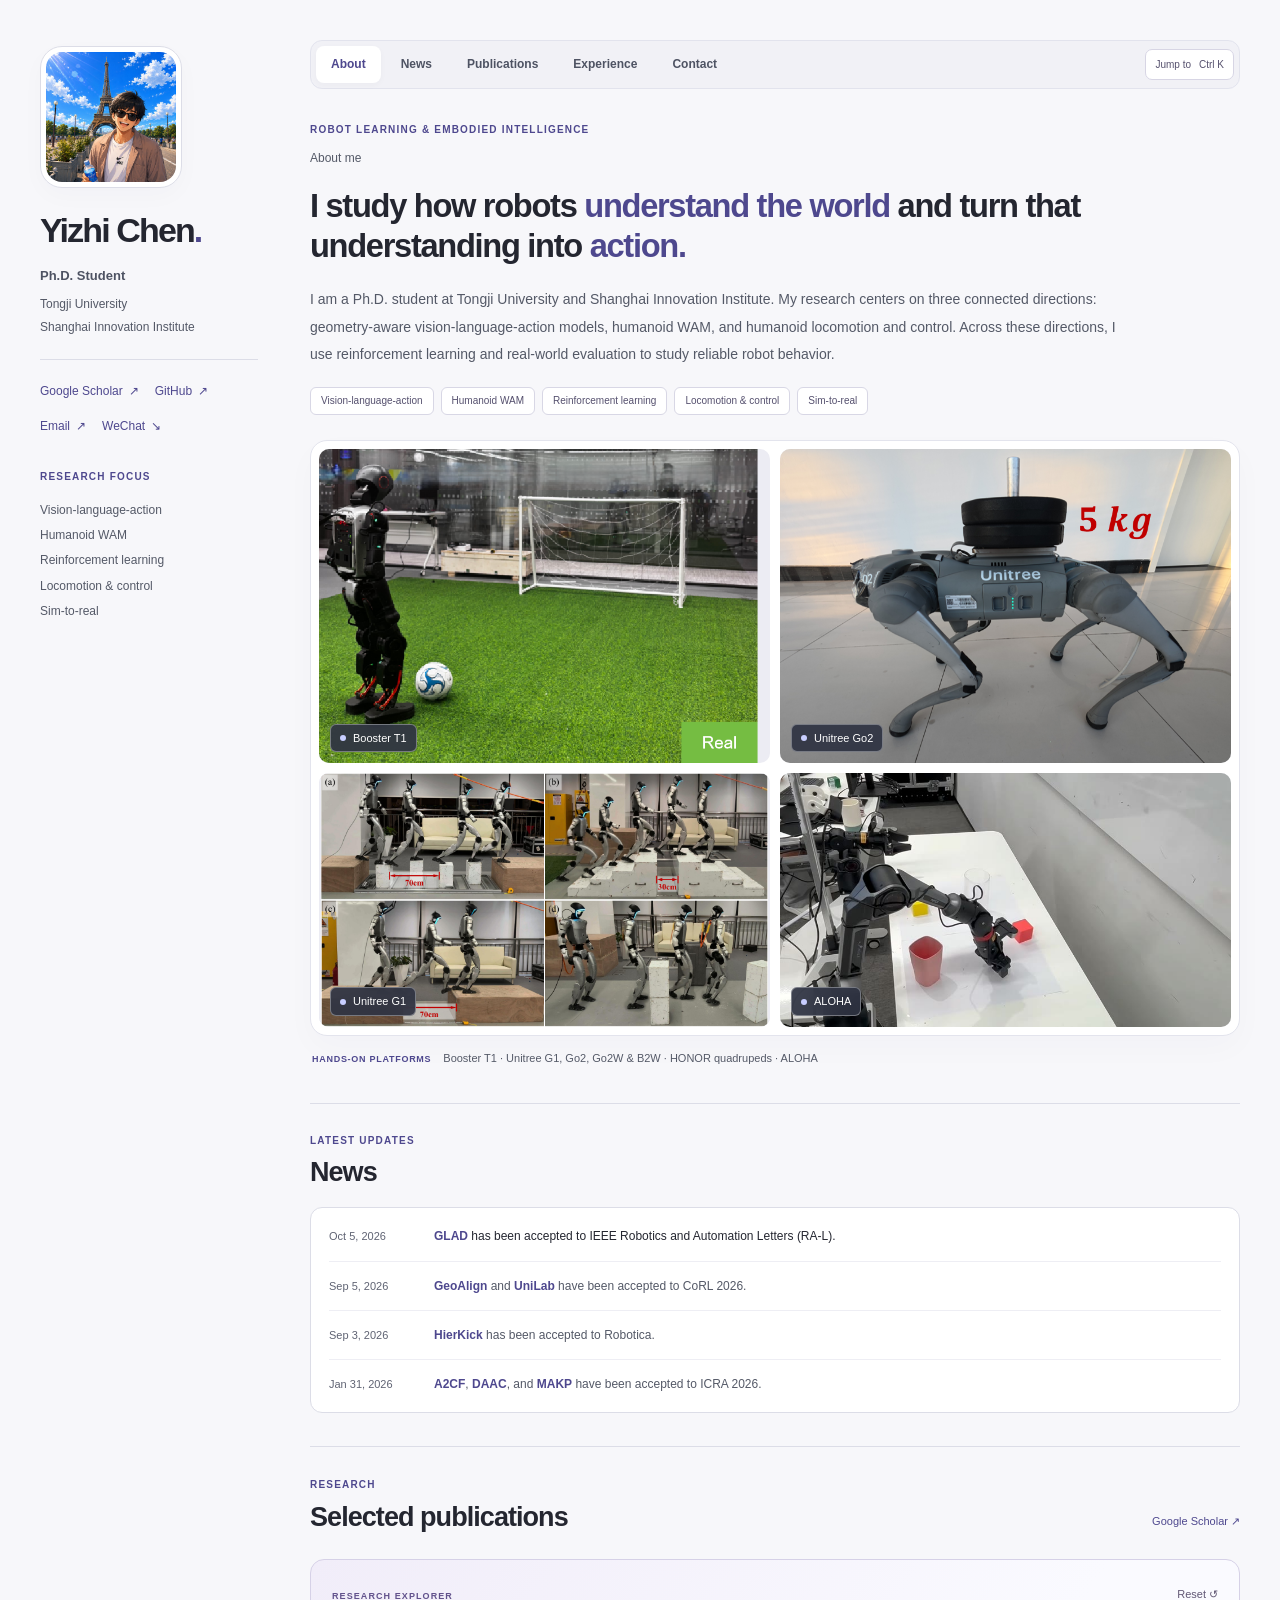
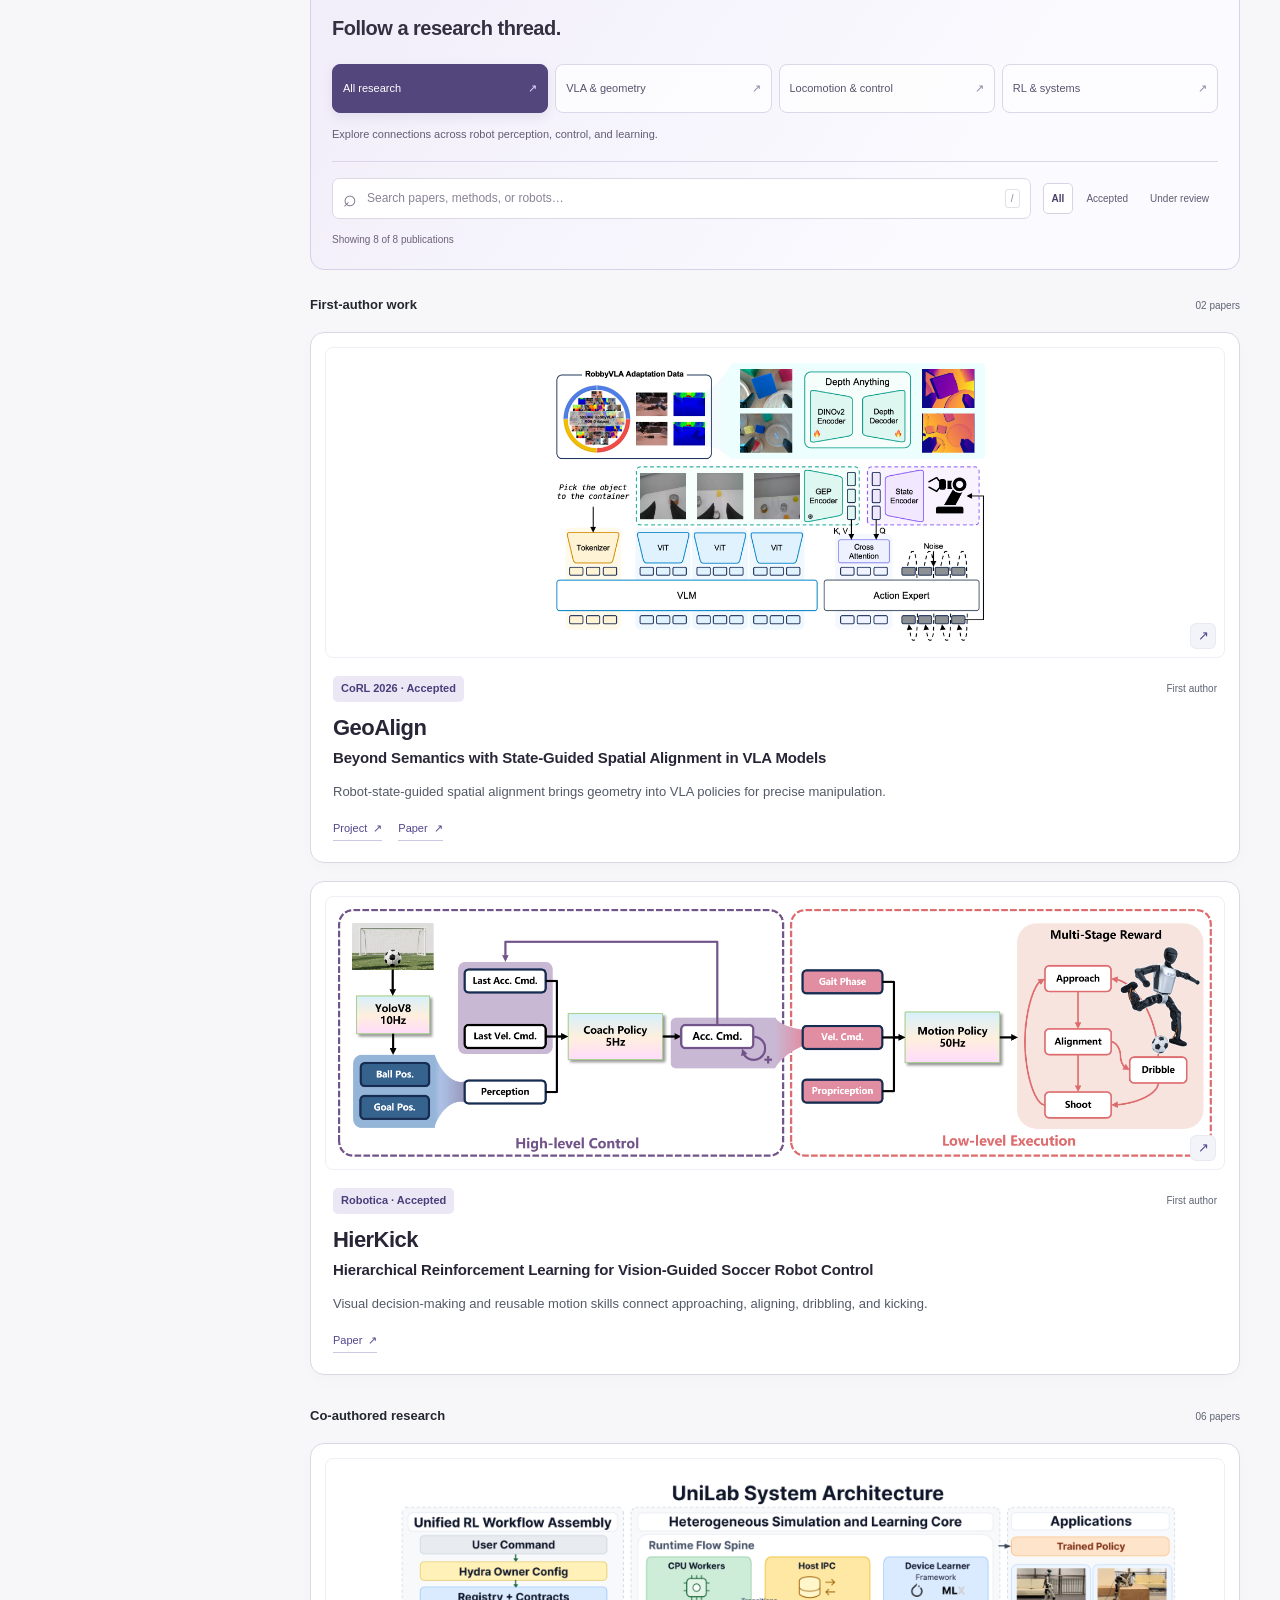
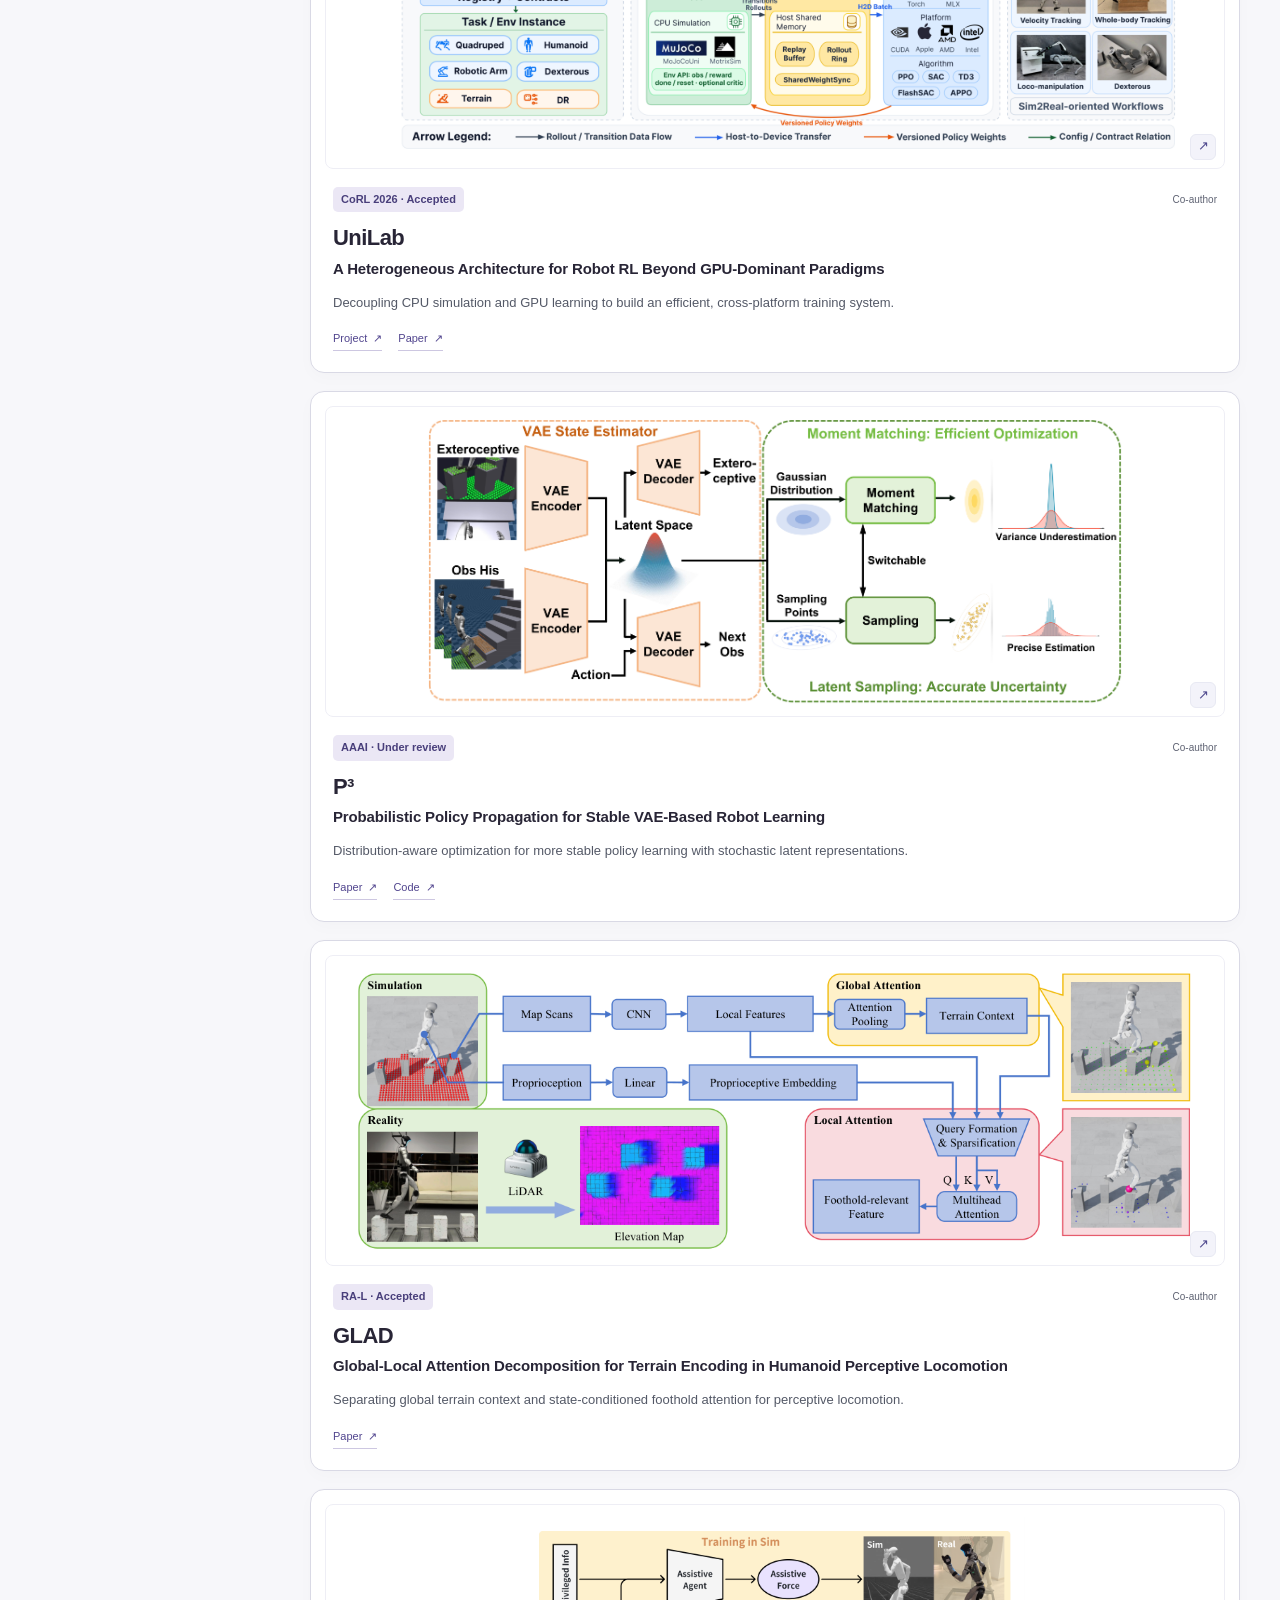
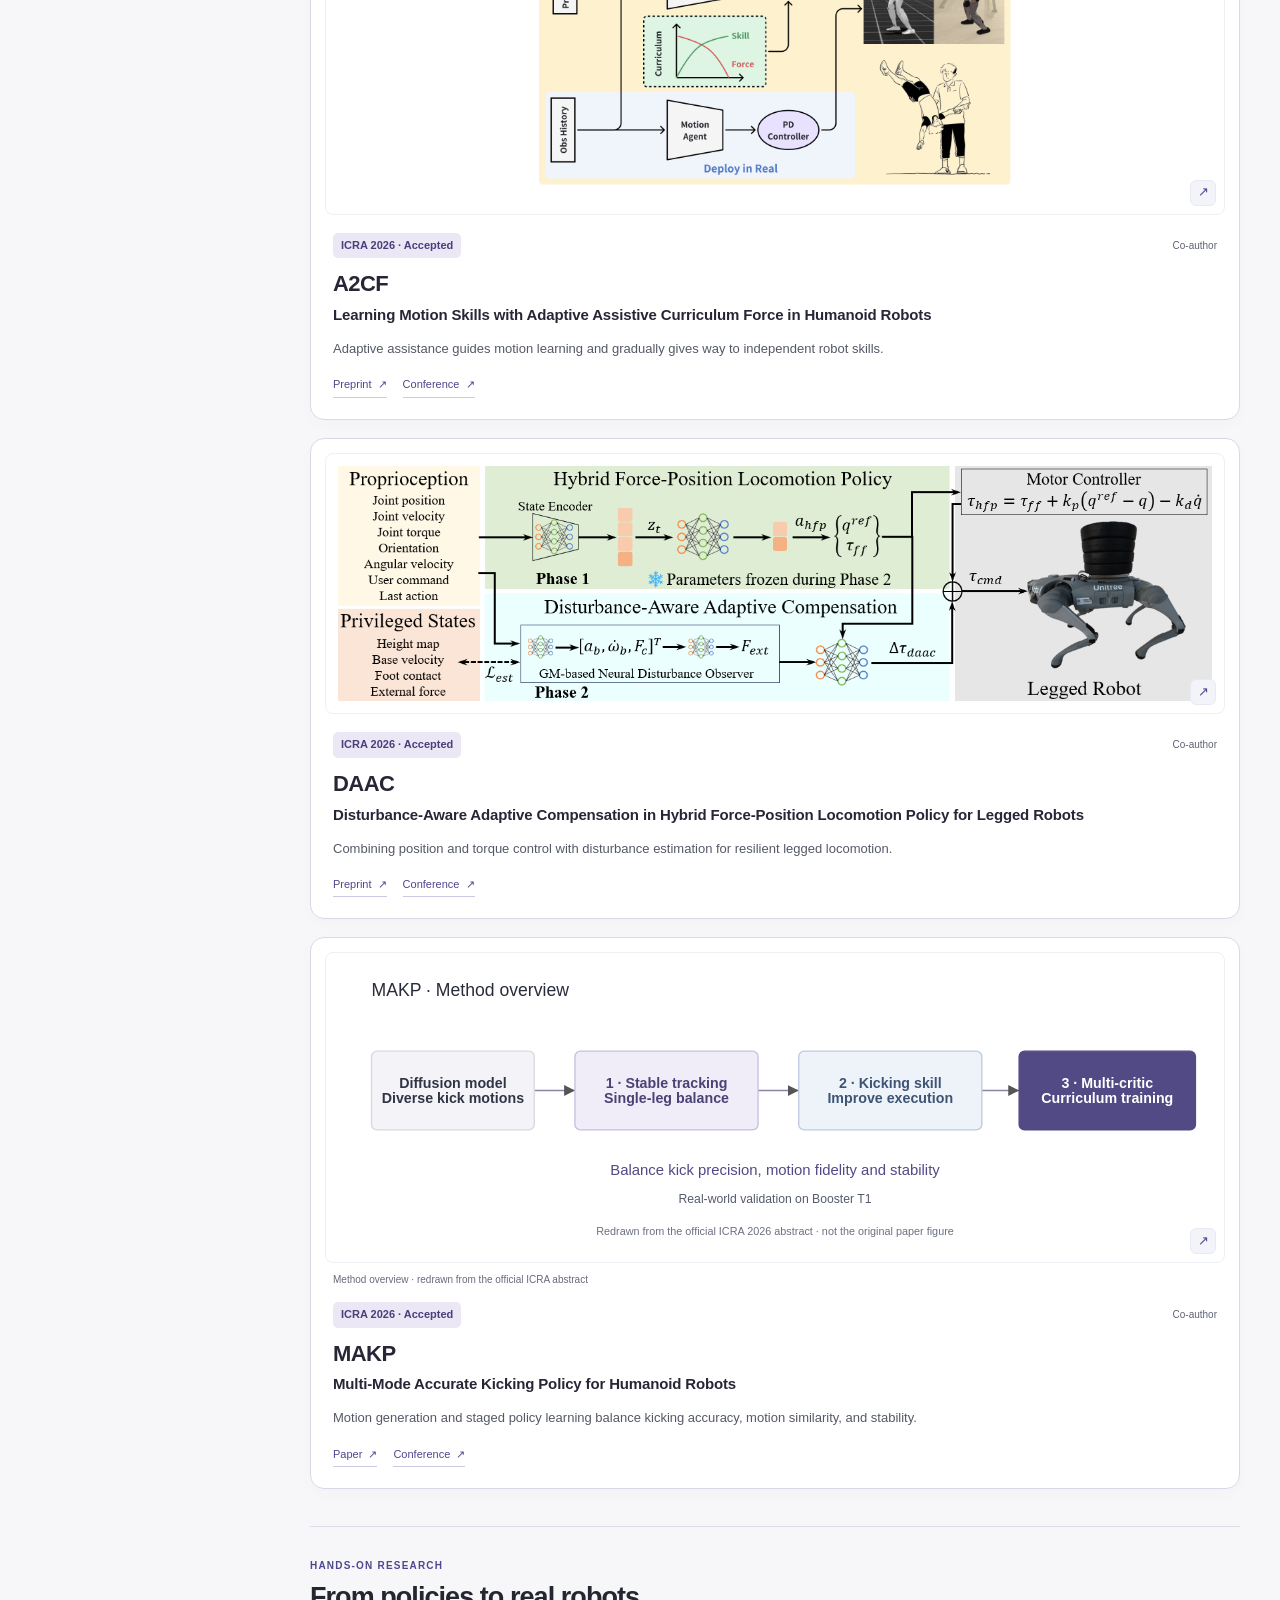
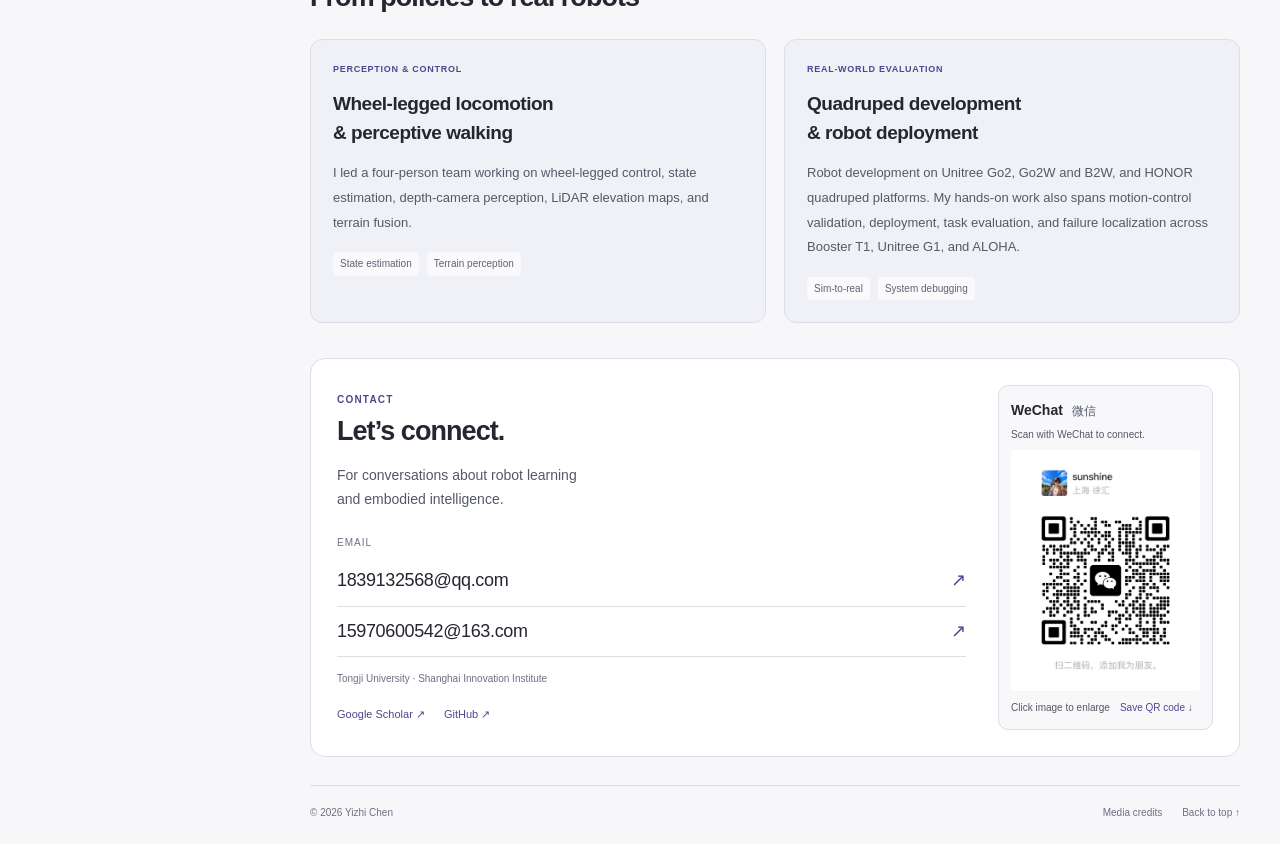
==== commit 202c4738: "Add research explorer and quick navigation with MAKP method summary" ====
--- a/index.html
+++ b/index.html
@@ -5,14 +5,15 @@
 <meta name="theme-color" content="#f7f7fa"><meta property="og:title" content="Yizhi Chen — Robot Learning"><meta property="og:description" content="Research on geometry-aware manipulation, humanoid WAM, humanoid locomotion, and reinforcement learning."><meta property="og:type" content="website"><meta property="og:url" content="https://chenyizhi123.github.io/">
 <title>Yizhi Chen — Robot Learning</title>
 <link rel="icon" type="image/svg+xml" href="data:image/svg+xml,%3Csvg xmlns='http://www.w3.org/2000/svg' viewBox='0 0 64 64'%3E%3Crect width='64' height='64' rx='15' fill='%235d63a7'/%3E%3Ctext x='32' y='42' font-family='Arial' font-weight='600' font-size='28' text-anchor='middle' fill='white'%3EYC%3C/text%3E%3C/svg%3E">
-<link rel="stylesheet" href="styles.css?v=9"><script src="script.js?v=7" defer></script>
+<link rel="stylesheet" href="styles.css?v=10"><script src="script.js?v=10" defer></script>
 </head><body id="top"><a class="skip-link" href="#main">Skip to content</a>
-<div class="page-layout"><aside class="profile-sidebar" aria-label="Profile"><a class="portrait-link" href="#about" aria-label="About Yizhi Chen"><img src="avatar.jpg" width="900" height="900" alt="Yizhi Chen’s illustrated profile image" fetchpriority="high"></a><h1>Yizhi Chen<span>.</span></h1><p class="sidebar-role">Ph.D. Student</p><p class="affiliation">Tongji University<br>Shanghai Innovation Institute</p><div class="profile-links"><a class="primary-link" href="https://scholar.google.com/citations?user=q47_njAAAAAJ&amp;hl=en" target="_blank" rel="noopener noreferrer">Google Scholar <span aria-hidden="true">↗</span></a><a href="https://github.com/chenyizhi123" target="_blank" rel="noopener noreferrer">GitHub <span aria-hidden="true">↗</span></a><a href="mailto:1839132568@qq.com">Email <span aria-hidden="true">↗</span></a><a href="#wechat">WeChat <span aria-hidden="true">↘</span></a></div><div class="sidebar-focus"><p class="eyebrow">RESEARCH FOCUS</p><p>Vision-language-action<br>Humanoid WAM<br>Reinforcement learning<br>Locomotion &amp; control<br>Sim-to-real</p></div></aside><div class="content-column"><header class="site-header"><nav class="nav-links" aria-label="Main navigation"><a href="#about">About</a><a href="#news">News</a><a href="#research">Publications</a><a href="#projects">Experience</a><a href="#contact">Contact</a></nav></header><main id="main"><section class="wrap profile-section" id="about" aria-labelledby="about-title"><p class="eyebrow">ROBOT LEARNING &amp; EMBODIED INTELLIGENCE</p><h2 id="about-title">About me</h2><p class="profile-intro">I study how robots <strong>understand the world</strong> and turn that understanding into <strong>action.</strong></p><p class="bio">I am a Ph.D. student at Tongji University and Shanghai Innovation Institute. My research centers on three connected directions: geometry-aware vision-language-action models, humanoid WAM, and humanoid locomotion and control. Across these directions, I use reinforcement learning and real-world evaluation to study reliable robot behavior.</p><div class="research-directions"><span>Vision-language-action</span><span>Humanoid WAM</span><span>Reinforcement learning</span><span>Locomotion &amp; control</span><span>Sim-to-real</span></div><div class="robot-visuals" role="group" aria-label="Real robot platforms"><div class="robot-photo booster-photo"><img src="assets/robots/booster-t1-environment.png" width="1240" height="536" alt="Booster T1 humanoid robot with a soccer ball on the real HierKick test field" decoding="async" fetchpriority="high"><span class="robot-photo-label">Booster T1</span></div><div class="robot-photo go2-photo"><img src="assets/robots/go2-real-world.png" width="1528" height="538" alt="Unitree Go2 quadruped robot in a real-world DAAC experiment" decoding="async"><span class="robot-photo-label">Unitree Go2</span></div><div class="robot-photo g1-photo"><img src="assets/glad.png" width="1448" height="820" alt="Unitree G1 humanoid robot crossing terrain during real-world experiments" decoding="async"><span class="robot-photo-label">Unitree G1</span></div><div class="robot-photo aloha-photo"><img src="assets/geoalign-real-robot.jpg" width="800" height="450" alt="ALOHA robot arm performing real-world tabletop manipulation" decoding="async"><span class="robot-photo-label">ALOHA</span></div></div><div class="platform-line"><span>Hands-on platforms</span><p>Booster T1 · Unitree G1, Go2, Go2W &amp; B2W · HONOR quadrupeds · ALOHA</p></div></section>
+<div class="page-layout"><aside class="profile-sidebar" aria-label="Profile"><a class="portrait-link" href="#about" aria-label="About Yizhi Chen"><img src="avatar.jpg" width="900" height="900" alt="Yizhi Chen’s illustrated profile image" fetchpriority="high"></a><h1>Yizhi Chen<span>.</span></h1><p class="sidebar-role">Ph.D. Student</p><p class="affiliation">Tongji University<br>Shanghai Innovation Institute</p><div class="profile-links"><a class="primary-link" href="https://scholar.google.com/citations?user=q47_njAAAAAJ&amp;hl=en" target="_blank" rel="noopener noreferrer">Google Scholar <span aria-hidden="true">↗</span></a><a href="https://github.com/chenyizhi123" target="_blank" rel="noopener noreferrer">GitHub <span aria-hidden="true">↗</span></a><a href="mailto:1839132568@qq.com">Email <span aria-hidden="true">↗</span></a><a href="#wechat">WeChat <span aria-hidden="true">↘</span></a></div><div class="sidebar-focus"><p class="eyebrow">RESEARCH FOCUS</p><p>Vision-language-action<br>Humanoid WAM<br>Reinforcement learning<br>Locomotion &amp; control<br>Sim-to-real</p></div></aside><div class="content-column"><header class="site-header"><nav class="nav-links" aria-label="Main navigation"><a href="#about">About</a><a href="#news">News</a><a href="#research">Publications</a><a href="#projects">Experience</a><a href="#contact">Contact</a></nav><button type="button" class="command-trigger" aria-label="Open quick navigation" aria-haspopup="dialog" hidden><span>Jump to</span><kbd>⌘ K</kbd></button></header><main id="main"><section class="wrap profile-section" id="about" aria-labelledby="about-title"><p class="eyebrow">ROBOT LEARNING &amp; EMBODIED INTELLIGENCE</p><h2 id="about-title">About me</h2><p class="profile-intro">I study how robots <strong>understand the world</strong> and turn that understanding into <strong>action.</strong></p><p class="bio">I am a Ph.D. student at Tongji University and Shanghai Innovation Institute. My research centers on three connected directions: geometry-aware vision-language-action models, humanoid WAM, and humanoid locomotion and control. Across these directions, I use reinforcement learning and real-world evaluation to study reliable robot behavior.</p><div class="research-directions"><span>Vision-language-action</span><span>Humanoid WAM</span><span>Reinforcement learning</span><span>Locomotion &amp; control</span><span>Sim-to-real</span></div><div class="robot-visuals" role="group" aria-label="Real robot platforms"><div class="robot-photo booster-photo"><img src="assets/robots/booster-t1-environment.png" width="1240" height="536" alt="Booster T1 humanoid robot with a soccer ball on the real HierKick test field" decoding="async" fetchpriority="high"><span class="robot-photo-label">Booster T1</span></div><div class="robot-photo go2-photo"><img src="assets/robots/go2-real-world.png" width="1528" height="538" alt="Unitree Go2 quadruped robot in a real-world DAAC experiment" decoding="async"><span class="robot-photo-label">Unitree Go2</span></div><div class="robot-photo g1-photo"><img src="assets/glad.png" width="1448" height="820" alt="Unitree G1 humanoid robot crossing terrain during real-world experiments" decoding="async"><span class="robot-photo-label">Unitree G1</span></div><div class="robot-photo aloha-photo"><img src="assets/geoalign-real-robot.jpg" width="800" height="450" alt="ALOHA robot arm performing real-world tabletop manipulation" decoding="async"><span class="robot-photo-label">ALOHA</span></div></div><div class="platform-line"><span>Hands-on platforms</span><p>Booster T1 · Unitree G1, Go2, Go2W &amp; B2W · HONOR quadrupeds · ALOHA</p></div></section>
 <section class="wrap news-section" id="news" aria-labelledby="news-title"><div class="section-heading"><div><p class="eyebrow">LATEST UPDATES</p><h2 id="news-title">News</h2></div></div><ul class="news-list"><li><time class="news-label" datetime="2026-10-05" title="News posted on October 5, 2026">Oct 5, 2026</time><p><a href="#glad">GLAD</a> has been accepted to IEEE Robotics and Automation Letters (RA-L).</p></li><li><time class="news-label" datetime="2026-09-05">Sep 5, 2026</time><p><a href="#geoalign">GeoAlign</a> and <a href="#unilab">UniLab</a> have been accepted to CoRL 2026.</p></li><li><time class="news-label" datetime="2026-09-03">Sep 3, 2026</time><p><a href="#hierkick">HierKick</a> has been accepted to Robotica.</p></li><li><time class="news-label" datetime="2026-01-31" title="ICRA 2026 official acceptance notification date">Jan 31, 2026</time><p><a href="#a2cf">A2CF</a>, <a href="#daac">DAAC</a>, and <a href="#makp">MAKP</a> have been accepted to ICRA 2026.</p></li></ul></section>
 <section class="wrap research-section" id="research" aria-labelledby="research-title"><div class="section-heading"><div><p class="eyebrow">RESEARCH</p><h2 id="research-title">Selected publications</h2></div><a class="section-link" href="https://scholar.google.com/citations?user=q47_njAAAAAJ&amp;hl=en" target="_blank" rel="noopener noreferrer">Google Scholar ↗</a></div>
-<div class="group-heading"><h3>First-author work</h3><span>02 papers</span></div><div class="paper-grid"><article class="paper-card featured" id="geoalign"><a class="figure-link" href="assets/architecture/geoalign.png" data-figure data-caption="GeoAlign — method overview" aria-label="Enlarge GeoAlign architecture diagram"><img src="assets/architecture/geoalign.png" alt="GeoAlign method architecture diagram from the paper" loading="lazy"><span class="figure-zoom" aria-hidden="true">↗</span></a><div class="paper-body"><div class="paper-meta"><span class="venue">CoRL 2026 · Accepted</span><span class="role-label">First author</span></div><h4><a href="https://arxiv.org/abs/2606.03240" target="_blank" rel="noopener noreferrer">GeoAlign<span class="paper-subtitle">Beyond Semantics with State-Guided Spatial Alignment in VLA Models</span></a></h4><p class="paper-description">Robot-state-guided spatial alignment brings geometry into VLA policies for precise manipulation.</p><div class="paper-links"><a href="https://chenyizhi123.github.io/geoalign-project/" target="_blank" rel="noopener noreferrer">Project <span aria-hidden="true">↗</span></a><a href="https://arxiv.org/abs/2606.03240" target="_blank" rel="noopener noreferrer">Paper <span aria-hidden="true">↗</span></a></div></div></article><article class="paper-card featured" id="hierkick"><a class="figure-link wide-figure" href="assets/architecture/hierkick.png" data-figure data-caption="HierKick — method overview" aria-label="Enlarge HierKick architecture diagram"><img src="assets/architecture/hierkick.png" alt="HierKick method architecture diagram from the paper" loading="lazy"><span class="figure-zoom" aria-hidden="true">↗</span></a><div class="paper-body"><div class="paper-meta"><span class="venue">Robotica · Accepted</span><span class="role-label">First author</span></div><h4><a href="https://arxiv.org/abs/2603.00948" target="_blank" rel="noopener noreferrer">HierKick<span class="paper-subtitle">Hierarchical Reinforcement Learning for Vision-Guided Soccer Robot Control</span></a></h4><p class="paper-description">Visual decision-making and reusable motion skills connect approaching, aligning, dribbling, and kicking.</p><div class="paper-links"><a href="https://arxiv.org/abs/2603.00948" target="_blank" rel="noopener noreferrer">Paper <span aria-hidden="true">↗</span></a></div></div></article></div><div class="group-heading coauthor-heading"><h3>Co-authored research</h3><span>06 papers</span></div><div class="paper-grid"><article class="paper-card featured" id="unilab"><a class="figure-link wide-figure" href="assets/architecture/unilab.png" data-figure data-caption="UniLab — method overview" aria-label="Enlarge UniLab architecture diagram"><img src="assets/architecture/unilab.png" alt="UniLab method architecture diagram from the paper" loading="lazy"><span class="figure-zoom" aria-hidden="true">↗</span></a><div class="paper-body"><div class="paper-meta"><span class="venue">CoRL 2026 · Accepted</span><span class="role-label">Co-author</span></div><h4><a href="https://arxiv.org/abs/2605.30313" target="_blank" rel="noopener noreferrer">UniLab<span class="paper-subtitle">A Heterogeneous Architecture for Robot RL Beyond GPU-Dominant Paradigms</span></a></h4><p class="paper-description">Decoupling CPU simulation and GPU learning to build an efficient, cross-platform training system.</p><div class="paper-links"><a href="https://unilabsim.github.io/" target="_blank" rel="noopener noreferrer">Project <span aria-hidden="true">↗</span></a><a href="https://arxiv.org/abs/2605.30313" target="_blank" rel="noopener noreferrer">Paper <span aria-hidden="true">↗</span></a></div></div></article><article class="paper-card featured" id="p3"><a class="figure-link wide-figure" href="assets/architecture/p3.png" data-figure data-caption="P³ — method overview" aria-label="Enlarge P³ architecture diagram"><img src="assets/architecture/p3.png" alt="P³ method architecture diagram from the paper" loading="lazy"><span class="figure-zoom" aria-hidden="true">↗</span></a><div class="paper-body"><div class="paper-meta"><span class="venue review">AAAI · Under review</span><span class="role-label">Co-author</span></div><h4><a href="https://arxiv.org/abs/2607.25541" target="_blank" rel="noopener noreferrer">P³<span class="paper-subtitle">Probabilistic Policy Propagation for Stable VAE-Based Robot Learning</span></a></h4><p class="paper-description">Distribution-aware optimization for more stable policy learning with stochastic latent representations.</p><div class="paper-links"><a href="https://arxiv.org/abs/2607.25541" target="_blank" rel="noopener noreferrer">Paper <span aria-hidden="true">↗</span></a><a href="https://github.com/ylyem9x/P3_Open" target="_blank" rel="noopener noreferrer">Code <span aria-hidden="true">↗</span></a></div></div></article><article class="paper-card featured" id="glad"><a class="figure-link wide-figure" href="assets/architecture/glad.png" data-figure data-caption="GLAD — method overview" aria-label="Enlarge GLAD architecture diagram"><img src="assets/architecture/glad.png" alt="GLAD method architecture diagram from the paper" loading="lazy"><span class="figure-zoom" aria-hidden="true">↗</span></a><div class="paper-body"><div class="paper-meta"><span class="venue">RA-L · Accepted</span><span class="role-label">Co-author</span></div><h4><a href="https://arxiv.org/abs/2606.00637" target="_blank" rel="noopener noreferrer">GLAD<span class="paper-subtitle">Global-Local Attention Decomposition for Terrain Encoding in Humanoid Perceptive Locomotion</span></a></h4><p class="paper-description">Separating global terrain context and state-conditioned foothold attention for perceptive locomotion.</p><div class="paper-links"><a href="https://arxiv.org/abs/2606.00637" target="_blank" rel="noopener noreferrer">Paper <span aria-hidden="true">↗</span></a></div></div></article><article class="paper-card featured" id="a2cf"><a class="figure-link" href="assets/architecture/a2cf.png" data-figure data-caption="A2CF — method overview" aria-label="Enlarge A2CF architecture diagram"><img src="assets/architecture/a2cf.png" alt="A2CF method architecture diagram from the paper" loading="lazy"><span class="figure-zoom" aria-hidden="true">↗</span></a><div class="paper-body"><div class="paper-meta"><span class="venue">ICRA 2026 · Accepted</span><span class="role-label">Co-author</span></div><h4><a href="https://arxiv.org/abs/2506.23125" target="_blank" rel="noopener noreferrer">A2CF<span class="paper-subtitle">Learning Motion Skills with Adaptive Assistive Curriculum Force in Humanoid Robots</span></a></h4><p class="paper-description">Adaptive assistance guides motion learning and gradually gives way to independent robot skills.</p><div class="paper-links"><a href="https://arxiv.org/abs/2506.23125" target="_blank" rel="noopener noreferrer">Preprint <span aria-hidden="true">↗</span></a><a href="https://ras.papercept.net/conferences/conferences/ICRA26/program/ICRA26_ContentListWeb_5.html#thi2i_317" target="_blank" rel="noopener noreferrer">Conference <span aria-hidden="true">↗</span></a></div></div></article><article class="paper-card featured" id="daac"><a class="figure-link wide-figure" href="assets/architecture/daac.png" data-figure data-caption="DAAC — method overview" aria-label="Enlarge DAAC architecture diagram"><img src="assets/architecture/daac.png" alt="DAAC method architecture diagram from the paper" loading="lazy"><span class="figure-zoom" aria-hidden="true">↗</span></a><div class="paper-body"><div class="paper-meta"><span class="venue">ICRA 2026 · Accepted</span><span class="role-label">Co-author</span></div><h4><a href="https://arxiv.org/abs/2506.00472" target="_blank" rel="noopener noreferrer">DAAC<span class="paper-subtitle">Disturbance-Aware Adaptive Compensation in Hybrid Force-Position Locomotion Policy for Legged Robots</span></a></h4><p class="paper-description">Combining position and torque control with disturbance estimation for resilient legged locomotion.</p><div class="paper-links"><a href="https://arxiv.org/abs/2506.00472" target="_blank" rel="noopener noreferrer">Preprint <span aria-hidden="true">↗</span></a><a href="https://ras.papercept.net/conferences/conferences/ICRA26/program/ICRA26_ContentListWeb_4.html#wei2i_317" target="_blank" rel="noopener noreferrer">Conference <span aria-hidden="true">↗</span></a></div></div></article><article class="paper-card featured text-only" id="makp"><div class="paper-body"><div class="paper-meta"><span class="venue">ICRA 2026 · Accepted</span><span class="role-label">Co-author</span></div><h4><a href="https://ras.papercept.net/conferences/conferences/ICRA26/program/ICRA26_ContentListWeb_3.html#tui2i_158" target="_blank" rel="noopener noreferrer">MAKP<span class="paper-subtitle">Multi-Mode Accurate Kicking Policy for Humanoid Robots</span></a></h4><p class="paper-description">Motion generation and staged policy learning balance kicking accuracy, motion similarity, and stability.</p><div class="paper-links"><a href="https://ras.papercept.net/conferences/conferences/ICRA26/program/ICRA26_ContentListWeb_3.html#tui2i_158" target="_blank" rel="noopener noreferrer">Conference <span aria-hidden="true">↗</span></a></div></div></article></div></section>
+<div class="publication-explorer" hidden><div class="lens-heading"><div><span class="lens-kicker">RESEARCH EXPLORER</span><p>Follow a research thread.</p></div><button type="button" class="reset-research" aria-label="Reset all publication filters">Reset ↺</button></div><div class="topic-filters" role="group" aria-label="Filter papers by research focus"><button type="button" data-topic-filter="all" aria-pressed="true">All research <span>↗</span></button><button type="button" data-topic-filter="vla" aria-pressed="false">VLA &amp; geometry <span>↗</span></button><button type="button" data-topic-filter="locomotion" aria-pressed="false">Locomotion &amp; control <span>↗</span></button><button type="button" data-topic-filter="rl" aria-pressed="false">RL &amp; systems <span>↗</span></button></div><p class="lens-description">Explore connections across robot perception, control, and learning.</p><div class="publication-search-row"><label class="publication-search"><span class="sr-only">Search publications</span><span aria-hidden="true">⌕</span><input type="search" id="paper-search" placeholder="Search papers, methods, or robots…" autocomplete="off"><kbd>/</kbd></label><div class="status-filters" role="group" aria-label="Filter by publication status"><button type="button" data-status-filter="all" aria-pressed="true">All</button><button type="button" data-status-filter="accepted" aria-pressed="false">Accepted</button><button type="button" data-status-filter="review" aria-pressed="false">Under review</button></div></div><p class="filter-summary" role="status" aria-live="polite">8 publications</p></div><div class="research-empty" hidden><p>No papers match these filters.</p><button type="button" class="clear-research">Show all research ↗</button></div><div class="group-heading"><h3>First-author work</h3><span>02 papers</span></div><div class="paper-grid"><article class="paper-card featured" id="geoalign" data-keywords="ALOHA manipulation robot state" data-topics="vla"><a class="figure-link" href="assets/architecture/geoalign.png" data-figure data-caption="GeoAlign — method overview" aria-label="Enlarge GeoAlign architecture diagram"><img src="assets/architecture/geoalign.png" alt="GeoAlign method architecture diagram from the paper" loading="lazy"><span class="figure-zoom" aria-hidden="true">↗</span></a><div class="paper-body"><div class="paper-meta"><span class="venue">CoRL 2026 · Accepted</span><span class="role-label">First author</span></div><h4><a href="https://arxiv.org/abs/2606.03240" target="_blank" rel="noopener noreferrer">GeoAlign<span class="paper-subtitle">Beyond Semantics with State-Guided Spatial Alignment in VLA Models</span></a></h4><p class="paper-description">Robot-state-guided spatial alignment brings geometry into VLA policies for precise manipulation.</p><div class="paper-links"><a href="https://chenyizhi123.github.io/geoalign-project/" target="_blank" rel="noopener noreferrer">Project <span aria-hidden="true">↗</span></a><a href="https://arxiv.org/abs/2606.03240" target="_blank" rel="noopener noreferrer">Paper <span aria-hidden="true">↗</span></a></div></div></article><article class="paper-card featured" id="hierkick" data-keywords="Booster T1 soccer hierarchical reinforcement learning" data-topics="locomotion rl"><a class="figure-link wide-figure" href="assets/architecture/hierkick.png" data-figure data-caption="HierKick — method overview" aria-label="Enlarge HierKick architecture diagram"><img src="assets/architecture/hierkick.png" alt="HierKick method architecture diagram from the paper" loading="lazy"><span class="figure-zoom" aria-hidden="true">↗</span></a><div class="paper-body"><div class="paper-meta"><span class="venue">Robotica · Accepted</span><span class="role-label">First author</span></div><h4><a href="https://arxiv.org/abs/2603.00948" target="_blank" rel="noopener noreferrer">HierKick<span class="paper-subtitle">Hierarchical Reinforcement Learning for Vision-Guided Soccer Robot Control</span></a></h4><p class="paper-description">Visual decision-making and reusable motion skills connect approaching, aligning, dribbling, and kicking.</p><div class="paper-links"><a href="https://arxiv.org/abs/2603.00948" target="_blank" rel="noopener noreferrer">Paper <span aria-hidden="true">↗</span></a></div></div></article></div><div class="group-heading coauthor-heading"><h3>Co-authored research</h3><span>06 papers</span></div><div class="paper-grid"><article class="paper-card featured" id="unilab" data-keywords="CPU GPU simulation training infrastructure" data-topics="rl"><a class="figure-link wide-figure" href="assets/architecture/unilab.png" data-figure data-caption="UniLab — method overview" aria-label="Enlarge UniLab architecture diagram"><img src="assets/architecture/unilab.png" alt="UniLab method architecture diagram from the paper" loading="lazy"><span class="figure-zoom" aria-hidden="true">↗</span></a><div class="paper-body"><div class="paper-meta"><span class="venue">CoRL 2026 · Accepted</span><span class="role-label">Co-author</span></div><h4><a href="https://arxiv.org/abs/2605.30313" target="_blank" rel="noopener noreferrer">UniLab<span class="paper-subtitle">A Heterogeneous Architecture for Robot RL Beyond GPU-Dominant Paradigms</span></a></h4><p class="paper-description">Decoupling CPU simulation and GPU learning to build an efficient, cross-platform training system.</p><div class="paper-links"><a href="https://unilabsim.github.io/" target="_blank" rel="noopener noreferrer">Project <span aria-hidden="true">↗</span></a><a href="https://arxiv.org/abs/2605.30313" target="_blank" rel="noopener noreferrer">Paper <span aria-hidden="true">↗</span></a></div></div></article><article class="paper-card featured" id="p3" data-keywords="VAE latent stochastic reinforcement learning" data-topics="rl"><a class="figure-link wide-figure" href="assets/architecture/p3.png" data-figure data-caption="P³ — method overview" aria-label="Enlarge P³ architecture diagram"><img src="assets/architecture/p3.png" alt="P³ method architecture diagram from the paper" loading="lazy"><span class="figure-zoom" aria-hidden="true">↗</span></a><div class="paper-body"><div class="paper-meta"><span class="venue review">AAAI · Under review</span><span class="role-label">Co-author</span></div><h4><a href="https://arxiv.org/abs/2607.25541" target="_blank" rel="noopener noreferrer">P³<span class="paper-subtitle">Probabilistic Policy Propagation for Stable VAE-Based Robot Learning</span></a></h4><p class="paper-description">Distribution-aware optimization for more stable policy learning with stochastic latent representations.</p><div class="paper-links"><a href="https://arxiv.org/abs/2607.25541" target="_blank" rel="noopener noreferrer">Paper <span aria-hidden="true">↗</span></a><a href="https://github.com/ylyem9x/P3_Open" target="_blank" rel="noopener noreferrer">Code <span aria-hidden="true">↗</span></a></div></div></article><article class="paper-card featured" id="glad" data-keywords="Unitree G1 terrain perception attention" data-topics="vla locomotion rl"><a class="figure-link wide-figure" href="assets/architecture/glad.png" data-figure data-caption="GLAD — method overview" aria-label="Enlarge GLAD architecture diagram"><img src="assets/architecture/glad.png" alt="GLAD method architecture diagram from the paper" loading="lazy"><span class="figure-zoom" aria-hidden="true">↗</span></a><div class="paper-body"><div class="paper-meta"><span class="venue">RA-L · Accepted</span><span class="role-label">Co-author</span></div><h4><a href="https://arxiv.org/abs/2606.00637" target="_blank" rel="noopener noreferrer">GLAD<span class="paper-subtitle">Global-Local Attention Decomposition for Terrain Encoding in Humanoid Perceptive Locomotion</span></a></h4><p class="paper-description">Separating global terrain context and state-conditioned foothold attention for perceptive locomotion.</p><div class="paper-links"><a href="https://arxiv.org/abs/2606.00637" target="_blank" rel="noopener noreferrer">Paper <span aria-hidden="true">↗</span></a></div></div></article><article class="paper-card featured" id="a2cf" data-keywords="humanoid motion skills curriculum assistance" data-topics="locomotion rl"><a class="figure-link" href="assets/architecture/a2cf.png" data-figure data-caption="A2CF — method overview" aria-label="Enlarge A2CF architecture diagram"><img src="assets/architecture/a2cf.png" alt="A2CF method architecture diagram from the paper" loading="lazy"><span class="figure-zoom" aria-hidden="true">↗</span></a><div class="paper-body"><div class="paper-meta"><span class="venue">ICRA 2026 · Accepted</span><span class="role-label">Co-author</span></div><h4><a href="https://arxiv.org/abs/2506.23125" target="_blank" rel="noopener noreferrer">A2CF<span class="paper-subtitle">Learning Motion Skills with Adaptive Assistive Curriculum Force in Humanoid Robots</span></a></h4><p class="paper-description">Adaptive assistance guides motion learning and gradually gives way to independent robot skills.</p><div class="paper-links"><a href="https://arxiv.org/abs/2506.23125" target="_blank" rel="noopener noreferrer">Preprint <span aria-hidden="true">↗</span></a><a href="https://ras.papercept.net/conferences/conferences/ICRA26/program/ICRA26_ContentListWeb_5.html#thi2i_317" target="_blank" rel="noopener noreferrer">Conference <span aria-hidden="true">↗</span></a></div></div></article><article class="paper-card featured" id="daac" data-keywords="Unitree Go2 quadruped disturbance compensation" data-topics="locomotion rl"><a class="figure-link wide-figure" href="assets/architecture/daac.png" data-figure data-caption="DAAC — method overview" aria-label="Enlarge DAAC architecture diagram"><img src="assets/architecture/daac.png" alt="DAAC method architecture diagram from the paper" loading="lazy"><span class="figure-zoom" aria-hidden="true">↗</span></a><div class="paper-body"><div class="paper-meta"><span class="venue">ICRA 2026 · Accepted</span><span class="role-label">Co-author</span></div><h4><a href="https://arxiv.org/abs/2506.00472" target="_blank" rel="noopener noreferrer">DAAC<span class="paper-subtitle">Disturbance-Aware Adaptive Compensation in Hybrid Force-Position Locomotion Policy for Legged Robots</span></a></h4><p class="paper-description">Combining position and torque control with disturbance estimation for resilient legged locomotion.</p><div class="paper-links"><a href="https://arxiv.org/abs/2506.00472" target="_blank" rel="noopener noreferrer">Preprint <span aria-hidden="true">↗</span></a><a href="https://ras.papercept.net/conferences/conferences/ICRA26/program/ICRA26_ContentListWeb_4.html#wei2i_317" target="_blank" rel="noopener noreferrer">Conference <span aria-hidden="true">↗</span></a></div></div></article><article class="paper-card featured" id="makp" data-keywords="Booster T1 soccer diffusion motion generation multi-critic curriculum" data-topics="locomotion rl"><a class="figure-link wide-figure" href="assets/architecture/makp-overview.svg" data-figure data-caption="MAKP — method summary redrawn from the official ICRA abstract" aria-label="Enlarge MAKP abstract-based method summary"><img src="assets/architecture/makp-overview.svg" width="1280" height="420" alt="MAKP method summary: diffusion-generated motions, stable tracking, kicking skill and multi-critic curriculum training; redrawn from the official abstract" loading="lazy"><span class="figure-zoom" aria-hidden="true">↗</span></a><p class="figure-note">Method overview · redrawn from the official ICRA abstract</p><div class="paper-body"><div class="paper-meta"><span class="venue">ICRA 2026 · Accepted</span><span class="role-label">Co-author</span></div><h4><a href="https://ras.papercept.net/conferences/conferences/ICRA26/program/ICRA26_ContentListWeb_3.html#tui2i_158" target="_blank" rel="noopener noreferrer">MAKP<span class="paper-subtitle">Multi-Mode Accurate Kicking Policy for Humanoid Robots</span></a></h4><p class="paper-description">Motion generation and staged policy learning balance kicking accuracy, motion similarity, and stability.</p><div class="paper-links"><a href="https://doi.org/10.1109/ICRA57385.2026.11697574" target="_blank" rel="noopener noreferrer">Paper <span aria-hidden="true">↗</span></a><a href="https://ras.papercept.net/conferences/conferences/ICRA26/program/ICRA26_ContentListWeb_3.html#tui2i_158" target="_blank" rel="noopener noreferrer">Conference <span aria-hidden="true">↗</span></a></div></div></article></div></section>
 <section class="projects-section" id="projects"><div class="wrap"><div class="section-heading"><div><p class="eyebrow">HANDS-ON RESEARCH</p><h2>From policies to real robots</h2></div></div><div class="project-grid"><article><p class="project-label">PERCEPTION &amp; CONTROL</p><h3>Wheel-legged locomotion<br>&amp; perceptive walking</h3><p>I led a four-person team working on wheel-legged control, state estimation, depth-camera perception, LiDAR elevation maps, and terrain fusion.</p><div class="project-tags"><span>State estimation</span><span>Terrain perception</span></div></article><article><p class="project-label">REAL-WORLD EVALUATION</p><h3>Quadruped development<br>&amp; robot deployment</h3><p>Robot development on Unitree Go2, Go2W and B2W, and HONOR quadruped platforms. My hands-on work also spans motion-control validation, deployment, task evaluation, and failure localization across Booster T1, Unitree G1, and ALOHA.</p><div class="project-tags"><span>Sim-to-real</span><span>System debugging</span></div></article></div></div></section>
 <section class="wrap contact-section" id="contact" aria-labelledby="contact-title"><div class="contact-info"><p class="eyebrow">CONTACT</p><h2 id="contact-title">Let’s connect.</h2><p class="contact-intro">For conversations about robot learning<br>and embodied intelligence.</p><div class="contact-details"><p class="contact-label">EMAIL</p><a class="email" href="mailto:1839132568@qq.com">1839132568@qq.com <span aria-hidden="true">↗</span></a><a class="email" href="mailto:15970600542@163.com">15970600542@163.com <span aria-hidden="true">↗</span></a><p>Tongji University · Shanghai Innovation Institute</p><div class="contact-socials"><a href="https://scholar.google.com/citations?user=q47_njAAAAAJ&amp;hl=en" target="_blank" rel="noopener noreferrer">Google Scholar ↗</a><a href="https://github.com/chenyizhi123" target="_blank" rel="noopener noreferrer">GitHub ↗</a></div></div></div><figure class="wechat-card" id="wechat"><figcaption><h3>WeChat <span>微信</span></h3><p>Scan with WeChat to connect.</p></figcaption><a href="assets/wechat-contact.jpg" data-figure data-caption="WeChat · 微信" aria-label="Enlarge Yizhi Chen’s WeChat QR code"><img src="assets/wechat-contact.jpg" width="888" height="1131" alt="Yizhi Chen’s WeChat contact QR code, nickname sunshine" loading="lazy"></a><div class="wechat-actions"><span>Click image to enlarge</span><a href="assets/wechat-contact.jpg" download="Yizhi-Chen-WeChat.jpg">Save QR code ↓</a></div></figure></section></main>
 <footer class="wrap site-footer"><span>© <span id="year">2026</span> Yizhi Chen</span><a href="credits.html">Media credits</a><a href="#top">Back to top ↑</a></footer></div></div>
-<dialog class="figure-dialog" aria-labelledby="figure-dialog-title"><div class="dialog-toolbar"><h2 id="figure-dialog-title">Method overview</h2><div><a class="original-link" href="assets/architecture/geoalign.png" target="_blank" rel="noopener noreferrer">Original image ↗</a><button type="button" class="dialog-close" aria-label="Close image">×</button></div></div><div class="zoom-toolbar" role="group" aria-label="Image zoom controls"><button type="button" class="zoom-out" aria-label="Zoom out">−</button><output class="zoom-value" aria-live="polite">100%</output><button type="button" class="zoom-in" aria-label="Zoom in">+</button><button type="button" class="zoom-fit">Fit image</button><span class="zoom-hint" id="zoom-help">Zoom in, then drag to explore · + / − to zoom · 0 to fit</span></div><div class="dialog-image-area" tabindex="0" role="region" aria-label="Zoomable image" aria-describedby="zoom-help"><div class="image-stage"><img alt="" draggable="false"></div></div></dialog>
+<dialog class="figure-dialog" aria-labelledby="figure-dialog-title"><div class="dialog-toolbar"><h2 id="figure-dialog-title">Method overview</h2><div><a class="original-link" href="assets/architecture/geoalign.png" target="_blank" rel="noopener noreferrer">Full image ↗</a><button type="button" class="dialog-close" aria-label="Close image">×</button></div></div><div class="zoom-toolbar" role="group" aria-label="Image zoom controls"><button type="button" class="zoom-out" aria-label="Zoom out">−</button><output class="zoom-value" aria-live="polite">100%</output><button type="button" class="zoom-in" aria-label="Zoom in">+</button><button type="button" class="zoom-fit">Fit image</button><span class="zoom-hint" id="zoom-help">Zoom in, then drag to explore · + / − to zoom · 0 to fit</span></div><div class="dialog-image-area" tabindex="0" role="region" aria-label="Zoomable image" aria-describedby="zoom-help"><div class="image-stage"><img alt="" draggable="false"></div></div></dialog>
+<dialog class="command-dialog" aria-labelledby="command-title"><div class="command-top"><div><p class="lens-kicker">QUICK NAVIGATION</p><h2 id="command-title">Where would you like to go?</h2></div><button type="button" class="command-close" aria-label="Close quick navigation">×</button></div><label class="command-search"><span class="sr-only">Search sections and publications</span><span aria-hidden="true">⌕</span><input type="search" placeholder="Search a section or paper…" autocomplete="off"></label><div class="command-results"></div><p class="command-empty" role="status" hidden>No matching destination.</p><div class="command-footer"><span>↑ ↓ to move · Enter to open</span><span>Esc to close</span></div></dialog>
 </body></html>
--- a/styles.css
+++ b/styles.css
@@ -254,3 +254,70 @@
 
 .platform-line{display:flex;align-items:baseline;gap:12px;flex-wrap:wrap;margin-top:13px;padding-inline:2px}.platform-line>span{font-size:9px;font-weight:600;letter-spacing:.08em;color:var(--blue);text-transform:uppercase}.platform-line p{font-size:11px;line-height:1.8;color:var(--muted)}
 @media(max-width:650px){.platform-line{gap:4px;margin-top:12px}.platform-line>span{font-size:9px}.platform-line p{font-size:10px}}
+
+/* Research exploration is useful navigation with a stronger, more legible visual hierarchy. */
+:root { --text:#242630; --muted:#545967; --blue:#4e488e; --accent-soft:#eeebf8; --line:#dcdde7; }
+[hidden] { display:none !important; }
+.sr-only { position:absolute;width:1px;height:1px;padding:0;margin:-1px;overflow:hidden;clip-path:inset(50%);white-space:nowrap;border:0; }
+.profile-intro { color:#242630; }
+.nav-links a,.sidebar-role { color:#4e5363; }
+.news-label,.role-label,.group-heading>span,.project-tags span { color:#5f6373; }
+.news-label { font-size:11px; }
+.venue { color:#493f7b;background:#ebe7f5;font-weight:600;font-size:11px; }
+.eyebrow { color:#4e488e; }
+.research-directions span { color:#55506e;border-color:#d8d7e5; }
+.paper-card { border-color:#d9d9e5; box-shadow:0 5px 17px #34304605; }
+.paper-card h4 { color:#282536; }
+.paper-links a { color:#51458e;border-color:#cdc7e1; }
+.robot-photo-label { background:#303443ed;border-color:#ffffff55;font-size:11px; }
+.site-header { display:flex;align-items:center;gap:9px; }
+.nav-links { flex:1;min-width:0; }
+.command-trigger { display:inline-flex;align-items:center;gap:8px;flex-shrink:0;border:1px solid #d7d5e4;background:#fff;color:#55506d;border-radius:7px;padding:6px 9px;cursor:pointer;font-size:10px; }
+kbd { font-family:inherit;font-size:10px;font-weight:500; }
+.command-trigger:hover { border-color:#a59bc7;color:var(--blue); }
+.publication-explorer { padding:21px;border:1px solid #d6d1e7;border-radius:14px;background:linear-gradient(125deg,#f1edf9,#fafaff 70%);margin:0 0 24px; }
+.lens-heading { display:flex;justify-content:space-between;align-items:start;gap:16px; }
+.lens-kicker { font-size:9px;letter-spacing:.12em;font-weight:650;color:#62528c; }
+.lens-heading p { font-size:20px;font-weight:550;letter-spacing:-.025em;color:#343041;margin-top:4px; }
+.reset-research { border:0;background:transparent;color:#615775;font-size:11px;cursor:pointer;padding:4px 0; }
+.topic-filters { display:grid;grid-template-columns:repeat(4,minmax(0,1fr));gap:7px;margin-top:18px; }
+.topic-filters button { display:flex;justify-content:space-between;align-items:center;gap:8px;text-align:left;min-height:49px;border:1px solid #dcd7e9;border-radius:8px;padding:10px;background:#ffffffb8;color:#57536d;font-size:11px;line-height:1.5;cursor:pointer;transition:background .18s,color .18s,border-color .18s; }
+.topic-filters button span { color:#8c82a6; }
+.topic-filters button:hover { border-color:#aca0c8;background:white; }
+.topic-filters button[aria-pressed=true] { color:#fff;background:#52467c;border-color:#52467c;box-shadow:0 4px 12px #52467c1a; }
+.topic-filters button[aria-pressed=true] span { color:#e8dfff; }
+.lens-description { color:#635c73;font-size:11px;line-height:1.8;margin-top:12px;min-height:20px; }
+.publication-search-row { display:flex;gap:12px;align-items:center;flex-wrap:wrap;margin-top:16px;padding-top:16px;border-top:1px solid #ddd6ea; }
+.publication-search { display:flex;align-items:center;gap:8px;flex:1;min-width:190px;padding:8px 10px;background:white;border:1px solid #dcd8e6;border-radius:7px;color:#80758e; }
+.publication-search:focus-within { border-color:#9c8abf;box-shadow:0 0 0 3px #8b78b112; }
+.publication-search>span[aria-hidden] { font-size:23px;line-height:1; }
+.publication-search input { min-width:0;width:100%;border:0;background:transparent;outline:0;color:#343041;font:12px/1.6 var(--sans); }
+.publication-search input::placeholder { color:#8a8396; }
+.publication-search kbd { color:#8a8396;border:1px solid #e3dfeb;border-radius:3px;padding:0 5px; }
+.status-filters { display:flex;gap:4px; }
+.status-filters button { border:1px solid transparent;border-radius:5px;background:transparent;color:#625a71;padding:6px 8px;font-size:10px;cursor:pointer;white-space:nowrap; }
+.status-filters button[aria-pressed=true] { background:#fff;border-color:#d9d2e5;color:#4a3e69;font-weight:600; }
+.filter-summary { margin-top:12px;font-size:10px;color:#6d617b; }
+.research-empty { padding:35px 22px;border:1px dashed #c9bfd9;border-radius:12px;text-align:center;color:#6e647c;margin-bottom:25px; }
+.research-empty p { font-size:14px; }
+.clear-research { border:0;background:transparent;color:#514580;font-size:12px;padding:13px 0 0;cursor:pointer; }
+.figure-note { font-size:10px;color:#6c687d;line-height:1.7;margin:8px 8px -4px; }
+.command-dialog { width:min(580px,calc(100vw - 32px));max-height:83vh;padding:0;border:1px solid #ded8eb;border-radius:16px;box-shadow:0 30px 130px #28213f44;background:#fcfbff;color:#302b3e; }
+.command-dialog::backdrop { background:#2420328a;backdrop-filter:blur(7px); }
+.command-top { padding:20px 21px 16px;display:flex;align-items:start;justify-content:space-between;gap:15px; }
+.command-top h2 { font-size:20px;letter-spacing:-.025em;font-weight:550;margin-top:5px; }
+.command-close { border:0;border-radius:7px;background:#eeebf4;color:#6e617f;width:30px;height:30px;font-size:22px;line-height:1;cursor:pointer; }
+.command-search { display:flex;gap:10px;align-items:center;margin:0 20px 12px;padding:9px 12px;border:1px solid #d8cfe6;background:#fff;border-radius:9px; }
+.command-search:focus-within { border-color:#a293bd;box-shadow:0 0 0 3px #a293bd12; }
+.command-search>span[aria-hidden] { color:#7f6f96;font-size:25px;line-height:1; }
+.command-search input { width:100%;border:0;outline:0;color:#3d334a;background:transparent;font:14px/1.7 var(--sans); }
+.command-results { max-height:47vh;overflow:auto;padding:0 12px 12px;overscroll-behavior:contain; }
+.command-results a { display:flex;justify-content:space-between;align-items:center;gap:16px;padding:10px 12px;border-radius:7px;color:#4c435b;font-size:13px; }
+.command-results a:hover,.command-results a:focus-visible { background:#eeE9f7;color:#49386b;outline-offset:0; }
+.command-results a span { color:#7e728f;font-size:10px; }
+.command-empty { padding:20px;color:#776780;font-size:13px;text-align:center; }
+.command-footer { display:flex;justify-content:space-between;gap:15px;padding:11px 21px;background:#f2eef7;border-top:1px solid #e5dfee;font-size:10px;color:#7b6d8b; }
+@media(max-width:1100px) { .nav-links a{padding-inline:10px}.command-trigger>span{display:none}.topic-filters{grid-template-columns:repeat(2,minmax(0,1fr))} }
+@media(max-width:850px) { .nav-links a{padding-inline:7px}.publication-explorer{padding:17px}.lens-heading p{font-size:18px} }
+@media(max-width:650px) { .site-header{gap:3px}.nav-links{gap:0}.nav-links a{padding:8px 5px;font-size:9px}.command-trigger{padding:6px}.command-trigger kbd{font-size:9px}.publication-explorer{padding:16px 13px}.topic-filters button{min-height:44px;font-size:11px}.publication-search-row{gap:10px}.publication-search{flex-basis:100%}.lens-description{min-height:0}.status-filters{flex-wrap:wrap}.robot-photo-label{font-size:9px}.command-top{padding:17px}.command-top h2{font-size:18px}.command-footer{padding-inline:17px;font-size:9px} }
+@media print { .publication-explorer,.command-trigger,.command-dialog,.research-empty{display:none!important}.paper-card,.group-heading,.paper-grid{display:revert!important} }
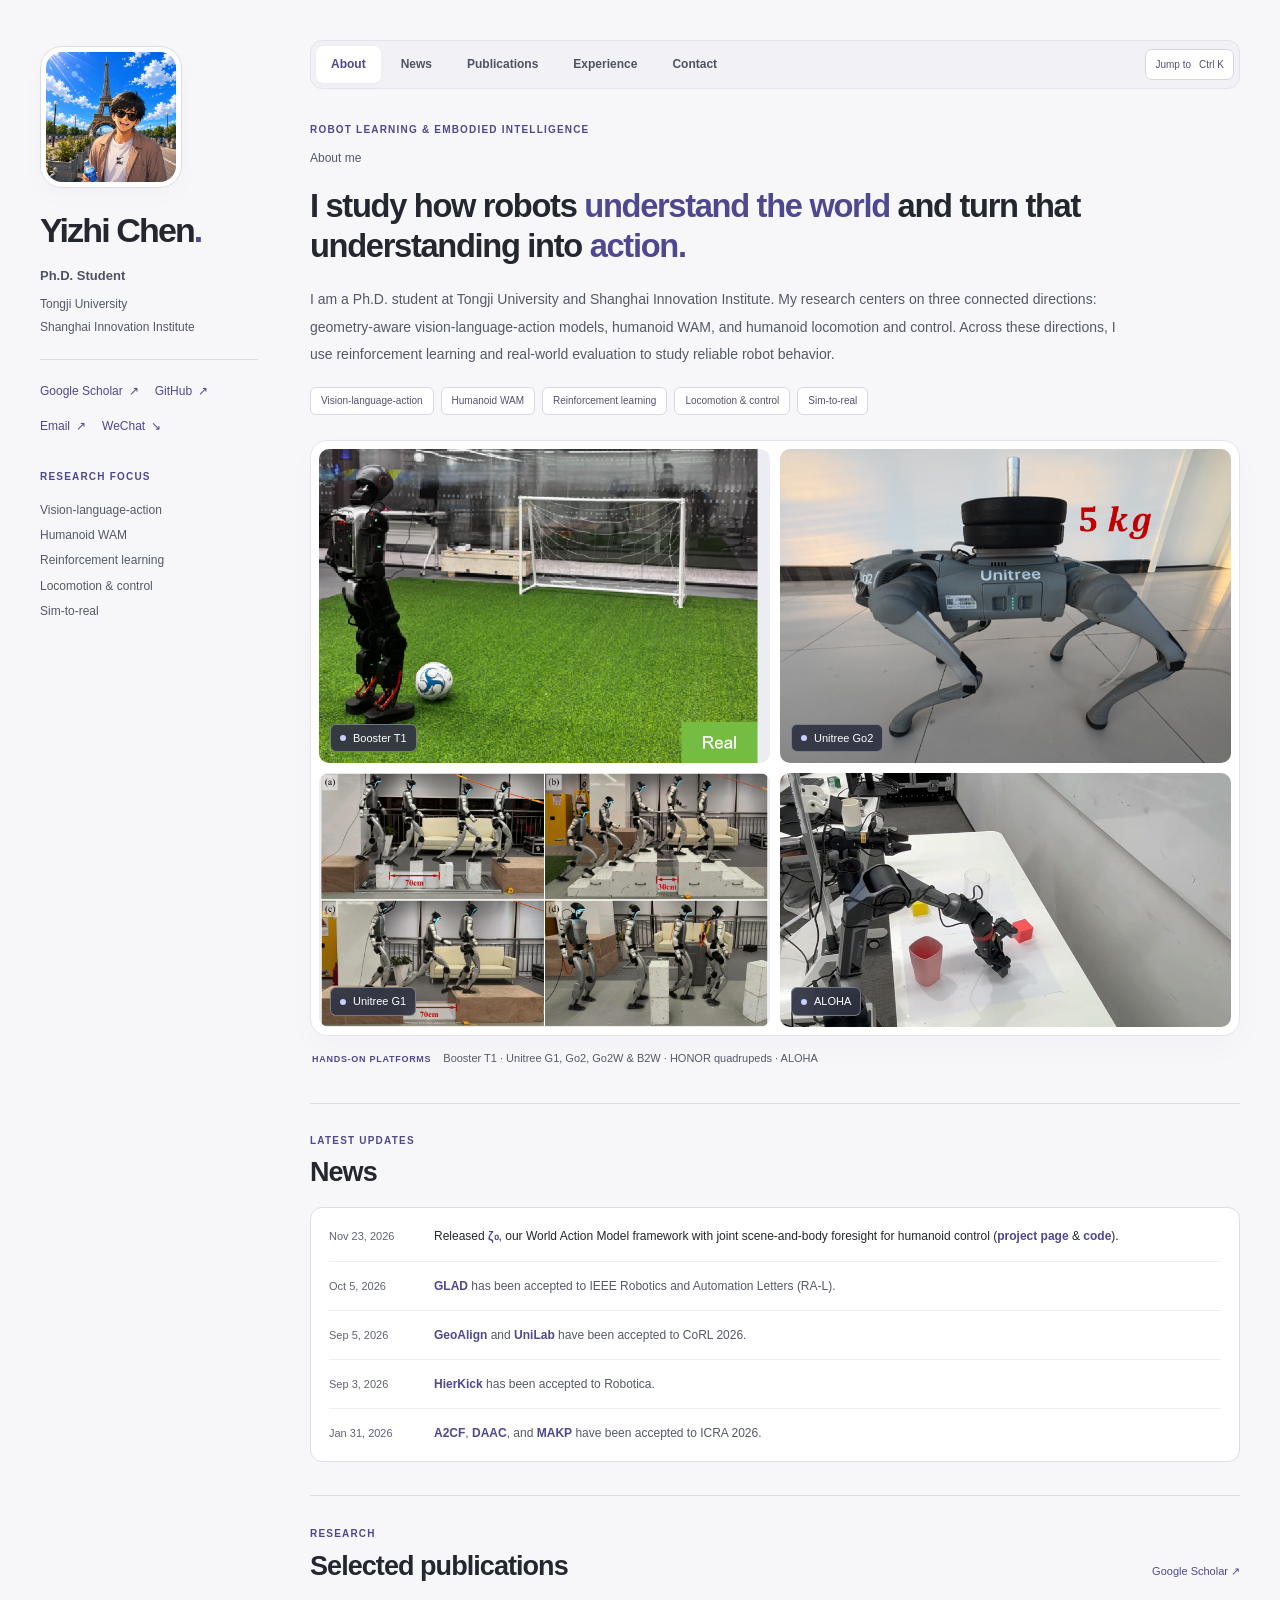
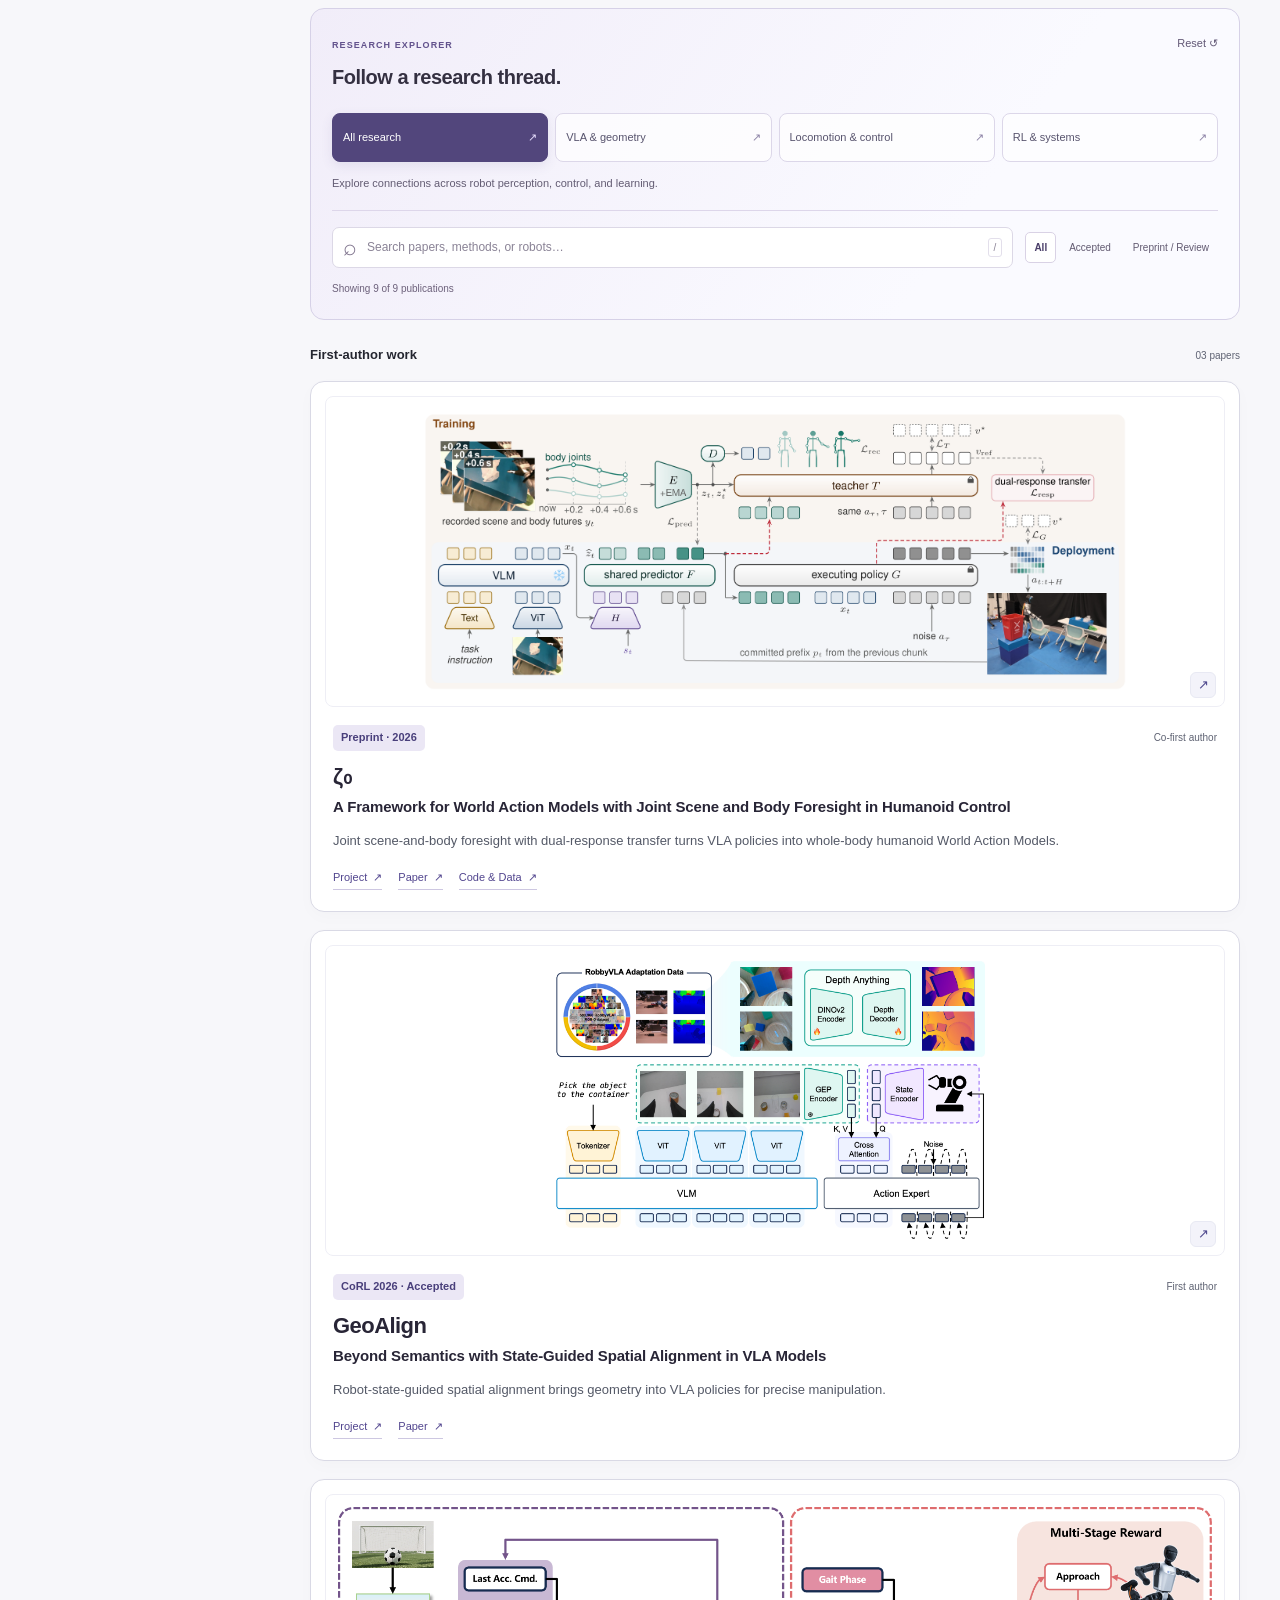
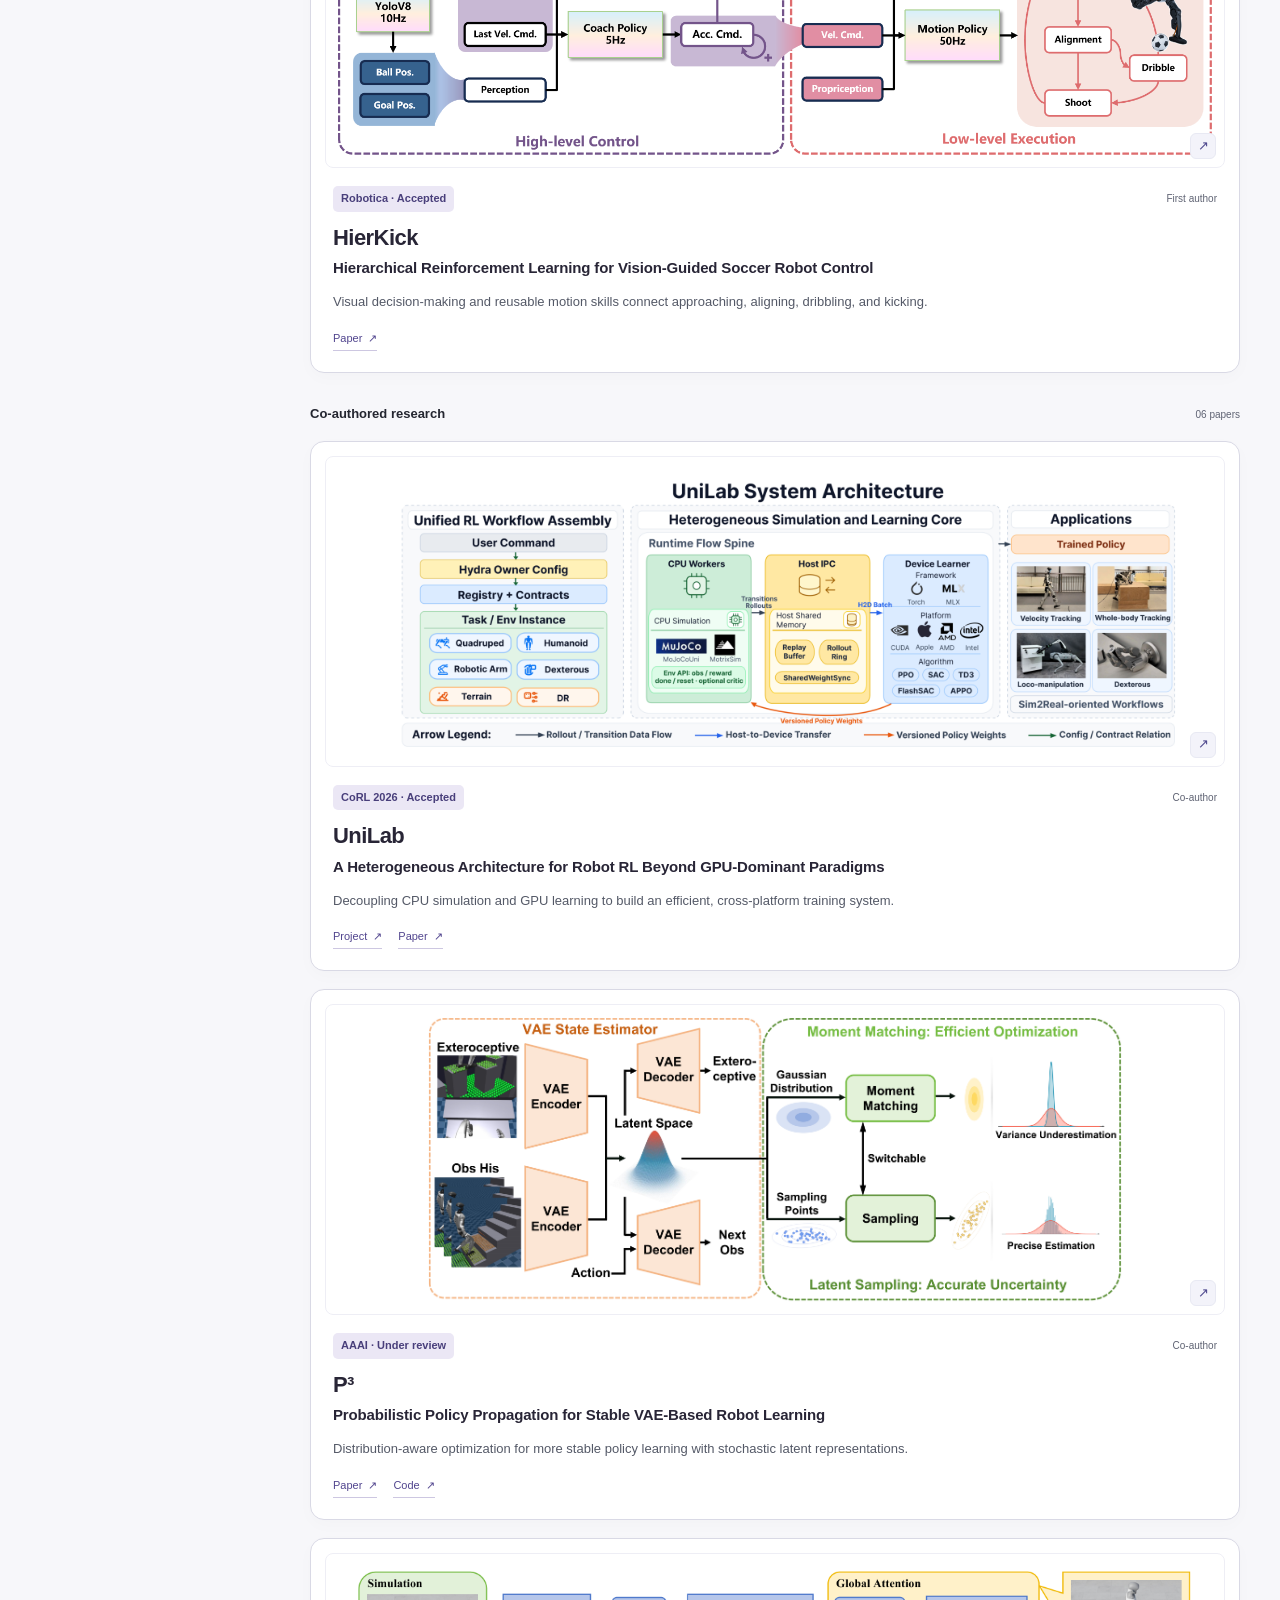
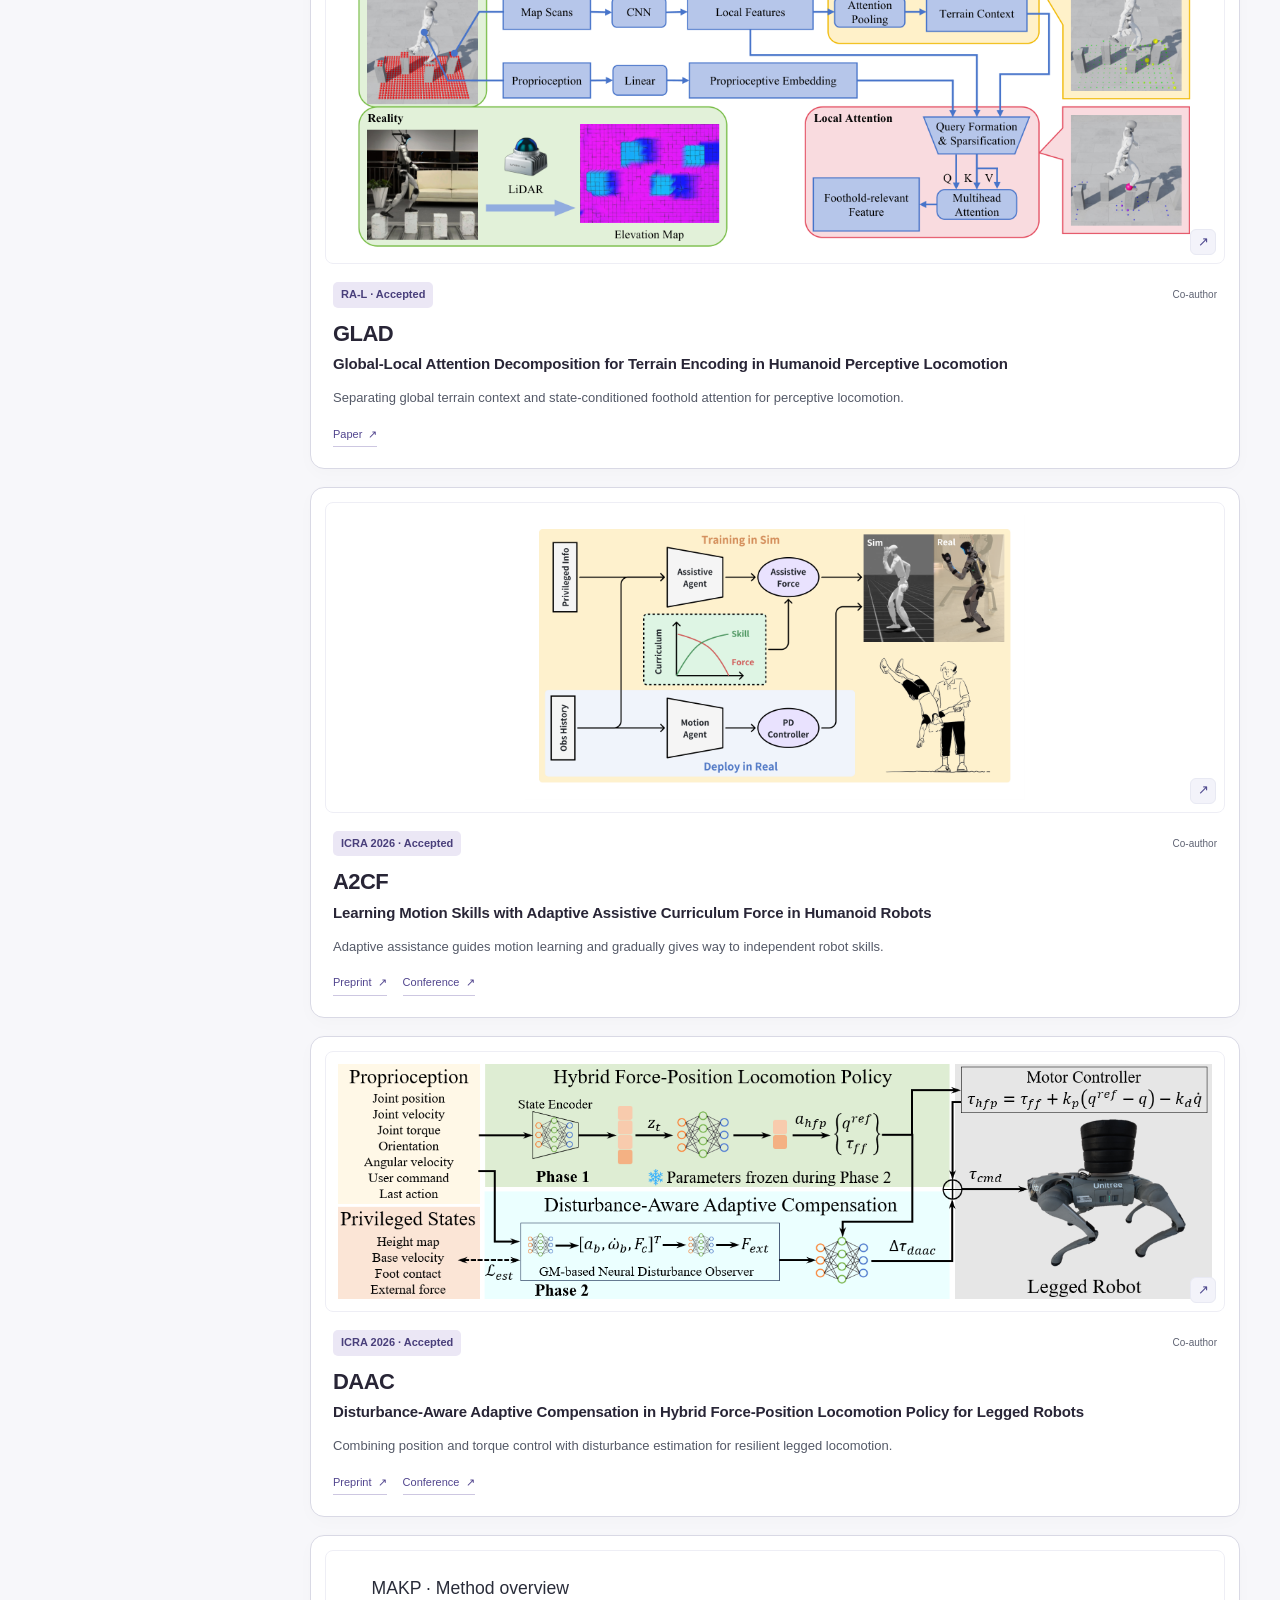
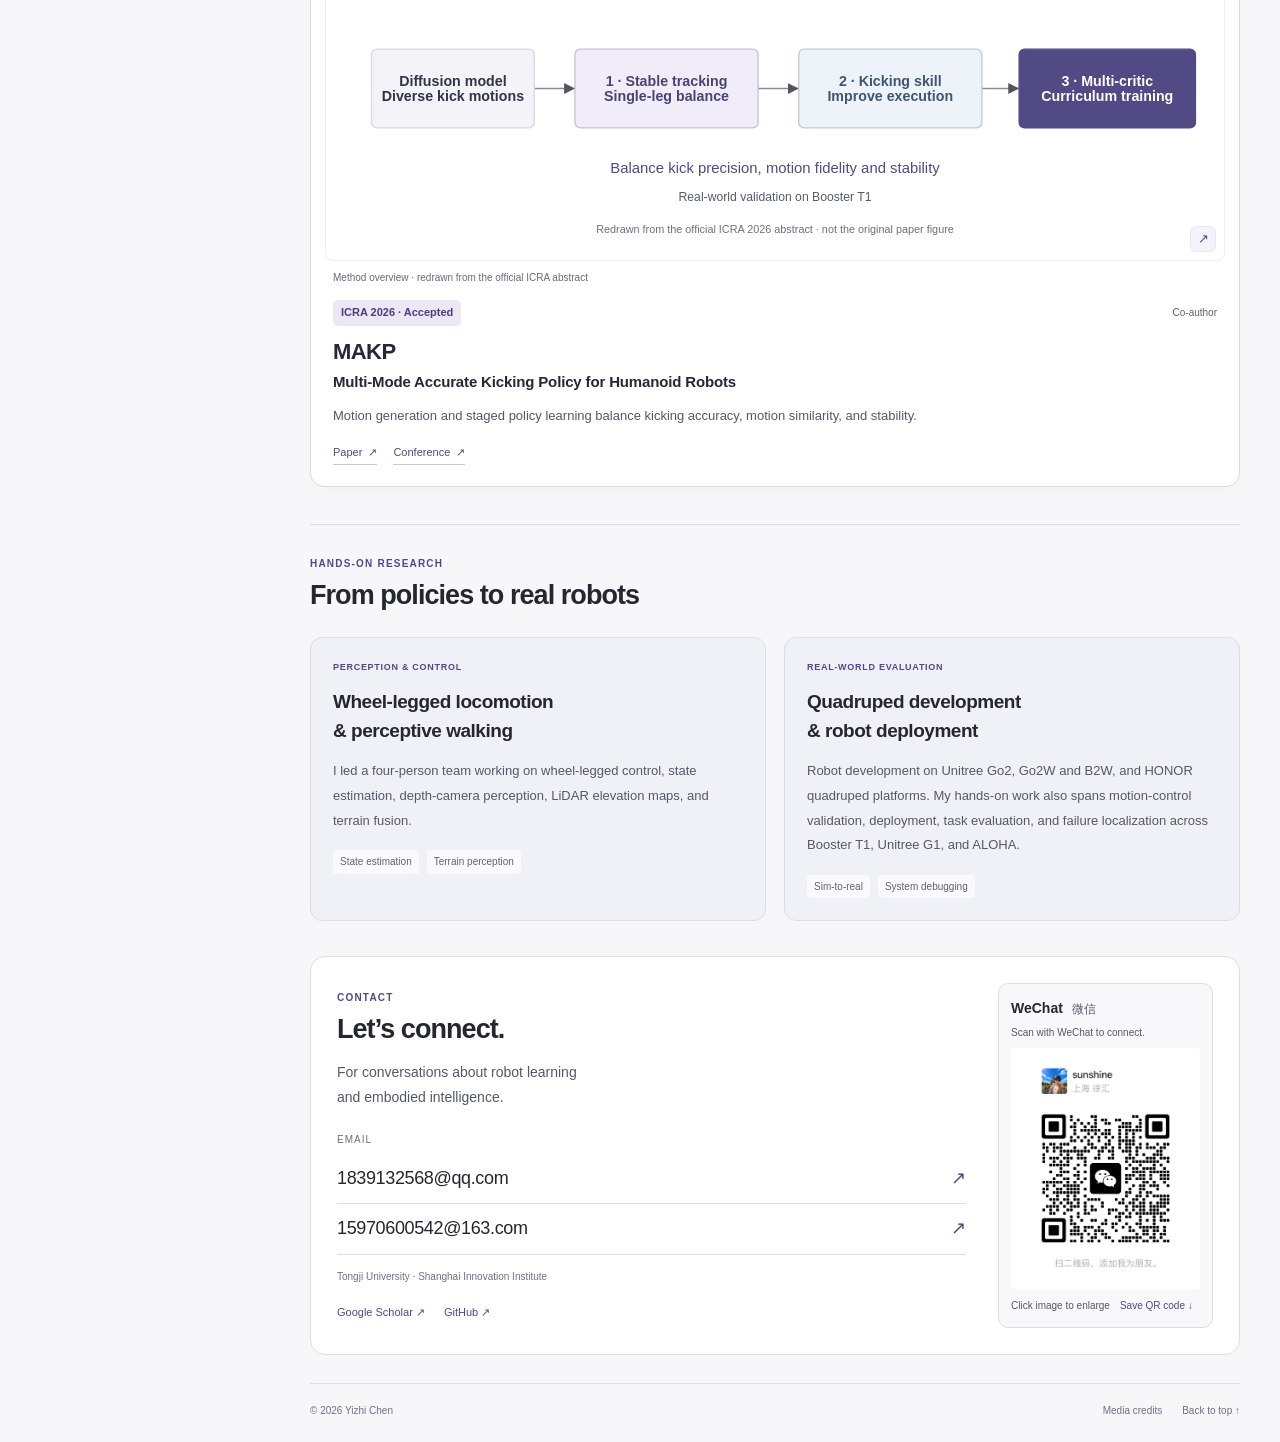
==== commit e22da911: "Add ζ0 (World Action Models with Joint Scene and Body Foresight) to publications and news" ====
--- a/index.html
+++ b/index.html
@@ -5,12 +5,12 @@
 <meta name="theme-color" content="#f7f7fa"><meta property="og:title" content="Yizhi Chen — Robot Learning"><meta property="og:description" content="Research on geometry-aware manipulation, humanoid WAM, humanoid locomotion, and reinforcement learning."><meta property="og:type" content="website"><meta property="og:url" content="https://chenyizhi123.github.io/">
 <title>Yizhi Chen — Robot Learning</title>
 <link rel="icon" type="image/svg+xml" href="data:image/svg+xml,%3Csvg xmlns='http://www.w3.org/2000/svg' viewBox='0 0 64 64'%3E%3Crect width='64' height='64' rx='15' fill='%235d63a7'/%3E%3Ctext x='32' y='42' font-family='Arial' font-weight='600' font-size='28' text-anchor='middle' fill='white'%3EYC%3C/text%3E%3C/svg%3E">
-<link rel="stylesheet" href="styles.css?v=10"><script src="script.js?v=10" defer></script>
+<link rel="stylesheet" href="styles.css?v=11"><script src="script.js?v=11" defer></script>
 </head><body id="top"><a class="skip-link" href="#main">Skip to content</a>
 <div class="page-layout"><aside class="profile-sidebar" aria-label="Profile"><a class="portrait-link" href="#about" aria-label="About Yizhi Chen"><img src="avatar.jpg" width="900" height="900" alt="Yizhi Chen’s illustrated profile image" fetchpriority="high"></a><h1>Yizhi Chen<span>.</span></h1><p class="sidebar-role">Ph.D. Student</p><p class="affiliation">Tongji University<br>Shanghai Innovation Institute</p><div class="profile-links"><a class="primary-link" href="https://scholar.google.com/citations?user=q47_njAAAAAJ&amp;hl=en" target="_blank" rel="noopener noreferrer">Google Scholar <span aria-hidden="true">↗</span></a><a href="https://github.com/chenyizhi123" target="_blank" rel="noopener noreferrer">GitHub <span aria-hidden="true">↗</span></a><a href="mailto:1839132568@qq.com">Email <span aria-hidden="true">↗</span></a><a href="#wechat">WeChat <span aria-hidden="true">↘</span></a></div><div class="sidebar-focus"><p class="eyebrow">RESEARCH FOCUS</p><p>Vision-language-action<br>Humanoid WAM<br>Reinforcement learning<br>Locomotion &amp; control<br>Sim-to-real</p></div></aside><div class="content-column"><header class="site-header"><nav class="nav-links" aria-label="Main navigation"><a href="#about">About</a><a href="#news">News</a><a href="#research">Publications</a><a href="#projects">Experience</a><a href="#contact">Contact</a></nav><button type="button" class="command-trigger" aria-label="Open quick navigation" aria-haspopup="dialog" hidden><span>Jump to</span><kbd>⌘ K</kbd></button></header><main id="main"><section class="wrap profile-section" id="about" aria-labelledby="about-title"><p class="eyebrow">ROBOT LEARNING &amp; EMBODIED INTELLIGENCE</p><h2 id="about-title">About me</h2><p class="profile-intro">I study how robots <strong>understand the world</strong> and turn that understanding into <strong>action.</strong></p><p class="bio">I am a Ph.D. student at Tongji University and Shanghai Innovation Institute. My research centers on three connected directions: geometry-aware vision-language-action models, humanoid WAM, and humanoid locomotion and control. Across these directions, I use reinforcement learning and real-world evaluation to study reliable robot behavior.</p><div class="research-directions"><span>Vision-language-action</span><span>Humanoid WAM</span><span>Reinforcement learning</span><span>Locomotion &amp; control</span><span>Sim-to-real</span></div><div class="robot-visuals" role="group" aria-label="Real robot platforms"><div class="robot-photo booster-photo"><img src="assets/robots/booster-t1-environment.png" width="1240" height="536" alt="Booster T1 humanoid robot with a soccer ball on the real HierKick test field" decoding="async" fetchpriority="high"><span class="robot-photo-label">Booster T1</span></div><div class="robot-photo go2-photo"><img src="assets/robots/go2-real-world.png" width="1528" height="538" alt="Unitree Go2 quadruped robot in a real-world DAAC experiment" decoding="async"><span class="robot-photo-label">Unitree Go2</span></div><div class="robot-photo g1-photo"><img src="assets/glad.png" width="1448" height="820" alt="Unitree G1 humanoid robot crossing terrain during real-world experiments" decoding="async"><span class="robot-photo-label">Unitree G1</span></div><div class="robot-photo aloha-photo"><img src="assets/geoalign-real-robot.jpg" width="800" height="450" alt="ALOHA robot arm performing real-world tabletop manipulation" decoding="async"><span class="robot-photo-label">ALOHA</span></div></div><div class="platform-line"><span>Hands-on platforms</span><p>Booster T1 · Unitree G1, Go2, Go2W &amp; B2W · HONOR quadrupeds · ALOHA</p></div></section>
-<section class="wrap news-section" id="news" aria-labelledby="news-title"><div class="section-heading"><div><p class="eyebrow">LATEST UPDATES</p><h2 id="news-title">News</h2></div></div><ul class="news-list"><li><time class="news-label" datetime="2026-10-05" title="News posted on October 5, 2026">Oct 5, 2026</time><p><a href="#glad">GLAD</a> has been accepted to IEEE Robotics and Automation Letters (RA-L).</p></li><li><time class="news-label" datetime="2026-09-05">Sep 5, 2026</time><p><a href="#geoalign">GeoAlign</a> and <a href="#unilab">UniLab</a> have been accepted to CoRL 2026.</p></li><li><time class="news-label" datetime="2026-09-03">Sep 3, 2026</time><p><a href="#hierkick">HierKick</a> has been accepted to Robotica.</p></li><li><time class="news-label" datetime="2026-01-31" title="ICRA 2026 official acceptance notification date">Jan 31, 2026</time><p><a href="#a2cf">A2CF</a>, <a href="#daac">DAAC</a>, and <a href="#makp">MAKP</a> have been accepted to ICRA 2026.</p></li></ul></section>
+<section class="wrap news-section" id="news" aria-labelledby="news-title"><div class="section-heading"><div><p class="eyebrow">LATEST UPDATES</p><h2 id="news-title">News</h2></div></div><ul class="news-list"><li><time class="news-label" datetime="2026-11-23">Nov 23, 2026</time><p>Released <a href="#zeta0">ζ₀</a>, our World Action Model framework with joint scene-and-body foresight for humanoid control (<a href="https://chenyizhi123.github.io/zeta0-project/" target="_blank" rel="noopener noreferrer">project page</a> &amp; <a href="https://github.com/chenyizhi123/Zeta0" target="_blank" rel="noopener noreferrer">code</a>).</p></li><li><time class="news-label" datetime="2026-10-05" title="News posted on October 5, 2026">Oct 5, 2026</time><p><a href="#glad">GLAD</a> has been accepted to IEEE Robotics and Automation Letters (RA-L).</p></li><li><time class="news-label" datetime="2026-09-05">Sep 5, 2026</time><p><a href="#geoalign">GeoAlign</a> and <a href="#unilab">UniLab</a> have been accepted to CoRL 2026.</p></li><li><time class="news-label" datetime="2026-09-03">Sep 3, 2026</time><p><a href="#hierkick">HierKick</a> has been accepted to Robotica.</p></li><li><time class="news-label" datetime="2026-01-31" title="ICRA 2026 official acceptance notification date">Jan 31, 2026</time><p><a href="#a2cf">A2CF</a>, <a href="#daac">DAAC</a>, and <a href="#makp">MAKP</a> have been accepted to ICRA 2026.</p></li></ul></section>
 <section class="wrap research-section" id="research" aria-labelledby="research-title"><div class="section-heading"><div><p class="eyebrow">RESEARCH</p><h2 id="research-title">Selected publications</h2></div><a class="section-link" href="https://scholar.google.com/citations?user=q47_njAAAAAJ&amp;hl=en" target="_blank" rel="noopener noreferrer">Google Scholar ↗</a></div>
-<div class="publication-explorer" hidden><div class="lens-heading"><div><span class="lens-kicker">RESEARCH EXPLORER</span><p>Follow a research thread.</p></div><button type="button" class="reset-research" aria-label="Reset all publication filters">Reset ↺</button></div><div class="topic-filters" role="group" aria-label="Filter papers by research focus"><button type="button" data-topic-filter="all" aria-pressed="true">All research <span>↗</span></button><button type="button" data-topic-filter="vla" aria-pressed="false">VLA &amp; geometry <span>↗</span></button><button type="button" data-topic-filter="locomotion" aria-pressed="false">Locomotion &amp; control <span>↗</span></button><button type="button" data-topic-filter="rl" aria-pressed="false">RL &amp; systems <span>↗</span></button></div><p class="lens-description">Explore connections across robot perception, control, and learning.</p><div class="publication-search-row"><label class="publication-search"><span class="sr-only">Search publications</span><span aria-hidden="true">⌕</span><input type="search" id="paper-search" placeholder="Search papers, methods, or robots…" autocomplete="off"><kbd>/</kbd></label><div class="status-filters" role="group" aria-label="Filter by publication status"><button type="button" data-status-filter="all" aria-pressed="true">All</button><button type="button" data-status-filter="accepted" aria-pressed="false">Accepted</button><button type="button" data-status-filter="review" aria-pressed="false">Under review</button></div></div><p class="filter-summary" role="status" aria-live="polite">8 publications</p></div><div class="research-empty" hidden><p>No papers match these filters.</p><button type="button" class="clear-research">Show all research ↗</button></div><div class="group-heading"><h3>First-author work</h3><span>02 papers</span></div><div class="paper-grid"><article class="paper-card featured" id="geoalign" data-keywords="ALOHA manipulation robot state" data-topics="vla"><a class="figure-link" href="assets/architecture/geoalign.png" data-figure data-caption="GeoAlign — method overview" aria-label="Enlarge GeoAlign architecture diagram"><img src="assets/architecture/geoalign.png" alt="GeoAlign method architecture diagram from the paper" loading="lazy"><span class="figure-zoom" aria-hidden="true">↗</span></a><div class="paper-body"><div class="paper-meta"><span class="venue">CoRL 2026 · Accepted</span><span class="role-label">First author</span></div><h4><a href="https://arxiv.org/abs/2606.03240" target="_blank" rel="noopener noreferrer">GeoAlign<span class="paper-subtitle">Beyond Semantics with State-Guided Spatial Alignment in VLA Models</span></a></h4><p class="paper-description">Robot-state-guided spatial alignment brings geometry into VLA policies for precise manipulation.</p><div class="paper-links"><a href="https://chenyizhi123.github.io/geoalign-project/" target="_blank" rel="noopener noreferrer">Project <span aria-hidden="true">↗</span></a><a href="https://arxiv.org/abs/2606.03240" target="_blank" rel="noopener noreferrer">Paper <span aria-hidden="true">↗</span></a></div></div></article><article class="paper-card featured" id="hierkick" data-keywords="Booster T1 soccer hierarchical reinforcement learning" data-topics="locomotion rl"><a class="figure-link wide-figure" href="assets/architecture/hierkick.png" data-figure data-caption="HierKick — method overview" aria-label="Enlarge HierKick architecture diagram"><img src="assets/architecture/hierkick.png" alt="HierKick method architecture diagram from the paper" loading="lazy"><span class="figure-zoom" aria-hidden="true">↗</span></a><div class="paper-body"><div class="paper-meta"><span class="venue">Robotica · Accepted</span><span class="role-label">First author</span></div><h4><a href="https://arxiv.org/abs/2603.00948" target="_blank" rel="noopener noreferrer">HierKick<span class="paper-subtitle">Hierarchical Reinforcement Learning for Vision-Guided Soccer Robot Control</span></a></h4><p class="paper-description">Visual decision-making and reusable motion skills connect approaching, aligning, dribbling, and kicking.</p><div class="paper-links"><a href="https://arxiv.org/abs/2603.00948" target="_blank" rel="noopener noreferrer">Paper <span aria-hidden="true">↗</span></a></div></div></article></div><div class="group-heading coauthor-heading"><h3>Co-authored research</h3><span>06 papers</span></div><div class="paper-grid"><article class="paper-card featured" id="unilab" data-keywords="CPU GPU simulation training infrastructure" data-topics="rl"><a class="figure-link wide-figure" href="assets/architecture/unilab.png" data-figure data-caption="UniLab — method overview" aria-label="Enlarge UniLab architecture diagram"><img src="assets/architecture/unilab.png" alt="UniLab method architecture diagram from the paper" loading="lazy"><span class="figure-zoom" aria-hidden="true">↗</span></a><div class="paper-body"><div class="paper-meta"><span class="venue">CoRL 2026 · Accepted</span><span class="role-label">Co-author</span></div><h4><a href="https://arxiv.org/abs/2605.30313" target="_blank" rel="noopener noreferrer">UniLab<span class="paper-subtitle">A Heterogeneous Architecture for Robot RL Beyond GPU-Dominant Paradigms</span></a></h4><p class="paper-description">Decoupling CPU simulation and GPU learning to build an efficient, cross-platform training system.</p><div class="paper-links"><a href="https://unilabsim.github.io/" target="_blank" rel="noopener noreferrer">Project <span aria-hidden="true">↗</span></a><a href="https://arxiv.org/abs/2605.30313" target="_blank" rel="noopener noreferrer">Paper <span aria-hidden="true">↗</span></a></div></div></article><article class="paper-card featured" id="p3" data-keywords="VAE latent stochastic reinforcement learning" data-topics="rl"><a class="figure-link wide-figure" href="assets/architecture/p3.png" data-figure data-caption="P³ — method overview" aria-label="Enlarge P³ architecture diagram"><img src="assets/architecture/p3.png" alt="P³ method architecture diagram from the paper" loading="lazy"><span class="figure-zoom" aria-hidden="true">↗</span></a><div class="paper-body"><div class="paper-meta"><span class="venue review">AAAI · Under review</span><span class="role-label">Co-author</span></div><h4><a href="https://arxiv.org/abs/2607.25541" target="_blank" rel="noopener noreferrer">P³<span class="paper-subtitle">Probabilistic Policy Propagation for Stable VAE-Based Robot Learning</span></a></h4><p class="paper-description">Distribution-aware optimization for more stable policy learning with stochastic latent representations.</p><div class="paper-links"><a href="https://arxiv.org/abs/2607.25541" target="_blank" rel="noopener noreferrer">Paper <span aria-hidden="true">↗</span></a><a href="https://github.com/ylyem9x/P3_Open" target="_blank" rel="noopener noreferrer">Code <span aria-hidden="true">↗</span></a></div></div></article><article class="paper-card featured" id="glad" data-keywords="Unitree G1 terrain perception attention" data-topics="vla locomotion rl"><a class="figure-link wide-figure" href="assets/architecture/glad.png" data-figure data-caption="GLAD — method overview" aria-label="Enlarge GLAD architecture diagram"><img src="assets/architecture/glad.png" alt="GLAD method architecture diagram from the paper" loading="lazy"><span class="figure-zoom" aria-hidden="true">↗</span></a><div class="paper-body"><div class="paper-meta"><span class="venue">RA-L · Accepted</span><span class="role-label">Co-author</span></div><h4><a href="https://arxiv.org/abs/2606.00637" target="_blank" rel="noopener noreferrer">GLAD<span class="paper-subtitle">Global-Local Attention Decomposition for Terrain Encoding in Humanoid Perceptive Locomotion</span></a></h4><p class="paper-description">Separating global terrain context and state-conditioned foothold attention for perceptive locomotion.</p><div class="paper-links"><a href="https://arxiv.org/abs/2606.00637" target="_blank" rel="noopener noreferrer">Paper <span aria-hidden="true">↗</span></a></div></div></article><article class="paper-card featured" id="a2cf" data-keywords="humanoid motion skills curriculum assistance" data-topics="locomotion rl"><a class="figure-link" href="assets/architecture/a2cf.png" data-figure data-caption="A2CF — method overview" aria-label="Enlarge A2CF architecture diagram"><img src="assets/architecture/a2cf.png" alt="A2CF method architecture diagram from the paper" loading="lazy"><span class="figure-zoom" aria-hidden="true">↗</span></a><div class="paper-body"><div class="paper-meta"><span class="venue">ICRA 2026 · Accepted</span><span class="role-label">Co-author</span></div><h4><a href="https://arxiv.org/abs/2506.23125" target="_blank" rel="noopener noreferrer">A2CF<span class="paper-subtitle">Learning Motion Skills with Adaptive Assistive Curriculum Force in Humanoid Robots</span></a></h4><p class="paper-description">Adaptive assistance guides motion learning and gradually gives way to independent robot skills.</p><div class="paper-links"><a href="https://arxiv.org/abs/2506.23125" target="_blank" rel="noopener noreferrer">Preprint <span aria-hidden="true">↗</span></a><a href="https://ras.papercept.net/conferences/conferences/ICRA26/program/ICRA26_ContentListWeb_5.html#thi2i_317" target="_blank" rel="noopener noreferrer">Conference <span aria-hidden="true">↗</span></a></div></div></article><article class="paper-card featured" id="daac" data-keywords="Unitree Go2 quadruped disturbance compensation" data-topics="locomotion rl"><a class="figure-link wide-figure" href="assets/architecture/daac.png" data-figure data-caption="DAAC — method overview" aria-label="Enlarge DAAC architecture diagram"><img src="assets/architecture/daac.png" alt="DAAC method architecture diagram from the paper" loading="lazy"><span class="figure-zoom" aria-hidden="true">↗</span></a><div class="paper-body"><div class="paper-meta"><span class="venue">ICRA 2026 · Accepted</span><span class="role-label">Co-author</span></div><h4><a href="https://arxiv.org/abs/2506.00472" target="_blank" rel="noopener noreferrer">DAAC<span class="paper-subtitle">Disturbance-Aware Adaptive Compensation in Hybrid Force-Position Locomotion Policy for Legged Robots</span></a></h4><p class="paper-description">Combining position and torque control with disturbance estimation for resilient legged locomotion.</p><div class="paper-links"><a href="https://arxiv.org/abs/2506.00472" target="_blank" rel="noopener noreferrer">Preprint <span aria-hidden="true">↗</span></a><a href="https://ras.papercept.net/conferences/conferences/ICRA26/program/ICRA26_ContentListWeb_4.html#wei2i_317" target="_blank" rel="noopener noreferrer">Conference <span aria-hidden="true">↗</span></a></div></div></article><article class="paper-card featured" id="makp" data-keywords="Booster T1 soccer diffusion motion generation multi-critic curriculum" data-topics="locomotion rl"><a class="figure-link wide-figure" href="assets/architecture/makp-overview.svg" data-figure data-caption="MAKP — method summary redrawn from the official ICRA abstract" aria-label="Enlarge MAKP abstract-based method summary"><img src="assets/architecture/makp-overview.svg" width="1280" height="420" alt="MAKP method summary: diffusion-generated motions, stable tracking, kicking skill and multi-critic curriculum training; redrawn from the official abstract" loading="lazy"><span class="figure-zoom" aria-hidden="true">↗</span></a><p class="figure-note">Method overview · redrawn from the official ICRA abstract</p><div class="paper-body"><div class="paper-meta"><span class="venue">ICRA 2026 · Accepted</span><span class="role-label">Co-author</span></div><h4><a href="https://ras.papercept.net/conferences/conferences/ICRA26/program/ICRA26_ContentListWeb_3.html#tui2i_158" target="_blank" rel="noopener noreferrer">MAKP<span class="paper-subtitle">Multi-Mode Accurate Kicking Policy for Humanoid Robots</span></a></h4><p class="paper-description">Motion generation and staged policy learning balance kicking accuracy, motion similarity, and stability.</p><div class="paper-links"><a href="https://doi.org/10.1109/ICRA57385.2026.11697574" target="_blank" rel="noopener noreferrer">Paper <span aria-hidden="true">↗</span></a><a href="https://ras.papercept.net/conferences/conferences/ICRA26/program/ICRA26_ContentListWeb_3.html#tui2i_158" target="_blank" rel="noopener noreferrer">Conference <span aria-hidden="true">↗</span></a></div></div></article></div></section>
+<div class="publication-explorer" hidden><div class="lens-heading"><div><span class="lens-kicker">RESEARCH EXPLORER</span><p>Follow a research thread.</p></div><button type="button" class="reset-research" aria-label="Reset all publication filters">Reset ↺</button></div><div class="topic-filters" role="group" aria-label="Filter papers by research focus"><button type="button" data-topic-filter="all" aria-pressed="true">All research <span>↗</span></button><button type="button" data-topic-filter="vla" aria-pressed="false">VLA &amp; geometry <span>↗</span></button><button type="button" data-topic-filter="locomotion" aria-pressed="false">Locomotion &amp; control <span>↗</span></button><button type="button" data-topic-filter="rl" aria-pressed="false">RL &amp; systems <span>↗</span></button></div><p class="lens-description">Explore connections across robot perception, control, and learning.</p><div class="publication-search-row"><label class="publication-search"><span class="sr-only">Search publications</span><span aria-hidden="true">⌕</span><input type="search" id="paper-search" placeholder="Search papers, methods, or robots…" autocomplete="off"><kbd>/</kbd></label><div class="status-filters" role="group" aria-label="Filter by publication status"><button type="button" data-status-filter="all" aria-pressed="true">All</button><button type="button" data-status-filter="accepted" aria-pressed="false">Accepted</button><button type="button" data-status-filter="review" aria-pressed="false">Preprint / Review</button></div></div><p class="filter-summary" role="status" aria-live="polite">9 publications</p></div><div class="research-empty" hidden><p>No papers match these filters.</p><button type="button" class="clear-research">Show all research ↗</button></div><div class="group-heading"><h3>First-author work</h3><span>03 papers</span></div><div class="paper-grid"><article class="paper-card featured" id="zeta0" data-keywords="Unitree G1 humanoid world action model WAM foresight GR00T Psi0 whole-body control dual-response" data-topics="vla locomotion"><a class="figure-link wide-figure" href="assets/architecture/zeta0.png" data-figure data-caption="ζ₀ — method overview" aria-label="Enlarge ζ₀ architecture diagram"><img src="assets/architecture/zeta0.png" width="1815" height="728" alt="ζ₀ framework architecture diagram showing joint scene-and-body future latent representation and dual-response transfer" loading="lazy"><span class="figure-zoom" aria-hidden="true">↗</span></a><div class="paper-body"><div class="paper-meta"><span class="venue review">Preprint · 2026</span><span class="role-label">Co-first author</span></div><h4><a href="https://chenyizhi123.github.io/zeta0-project/" target="_blank" rel="noopener noreferrer">ζ₀<span class="paper-subtitle">A Framework for World Action Models with Joint Scene and Body Foresight in Humanoid Control</span></a></h4><p class="paper-description">Joint scene-and-body foresight with dual-response transfer turns VLA policies into whole-body humanoid World Action Models.</p><div class="paper-links"><a href="https://chenyizhi123.github.io/zeta0-project/" target="_blank" rel="noopener noreferrer">Project <span aria-hidden="true">↗</span></a><a href="https://chenyizhi123.github.io/zeta0-project/assets/Zeta0-Humanoid-Full.pdf" target="_blank" rel="noopener noreferrer">Paper <span aria-hidden="true">↗</span></a><a href="https://github.com/chenyizhi123/Zeta0" target="_blank" rel="noopener noreferrer">Code &amp; Data <span aria-hidden="true">↗</span></a></div></div></article><article class="paper-card featured" id="geoalign" data-keywords="ALOHA manipulation robot state" data-topics="vla"><a class="figure-link" href="assets/architecture/geoalign.png" data-figure data-caption="GeoAlign — method overview" aria-label="Enlarge GeoAlign architecture diagram"><img src="assets/architecture/geoalign.png" alt="GeoAlign method architecture diagram from the paper" loading="lazy"><span class="figure-zoom" aria-hidden="true">↗</span></a><div class="paper-body"><div class="paper-meta"><span class="venue">CoRL 2026 · Accepted</span><span class="role-label">First author</span></div><h4><a href="https://arxiv.org/abs/2606.03240" target="_blank" rel="noopener noreferrer">GeoAlign<span class="paper-subtitle">Beyond Semantics with State-Guided Spatial Alignment in VLA Models</span></a></h4><p class="paper-description">Robot-state-guided spatial alignment brings geometry into VLA policies for precise manipulation.</p><div class="paper-links"><a href="https://chenyizhi123.github.io/geoalign-project/" target="_blank" rel="noopener noreferrer">Project <span aria-hidden="true">↗</span></a><a href="https://arxiv.org/abs/2606.03240" target="_blank" rel="noopener noreferrer">Paper <span aria-hidden="true">↗</span></a></div></div></article><article class="paper-card featured" id="hierkick" data-keywords="Booster T1 soccer hierarchical reinforcement learning" data-topics="locomotion rl"><a class="figure-link wide-figure" href="assets/architecture/hierkick.png" data-figure data-caption="HierKick — method overview" aria-label="Enlarge HierKick architecture diagram"><img src="assets/architecture/hierkick.png" alt="HierKick method architecture diagram from the paper" loading="lazy"><span class="figure-zoom" aria-hidden="true">↗</span></a><div class="paper-body"><div class="paper-meta"><span class="venue">Robotica · Accepted</span><span class="role-label">First author</span></div><h4><a href="https://arxiv.org/abs/2603.00948" target="_blank" rel="noopener noreferrer">HierKick<span class="paper-subtitle">Hierarchical Reinforcement Learning for Vision-Guided Soccer Robot Control</span></a></h4><p class="paper-description">Visual decision-making and reusable motion skills connect approaching, aligning, dribbling, and kicking.</p><div class="paper-links"><a href="https://arxiv.org/abs/2603.00948" target="_blank" rel="noopener noreferrer">Paper <span aria-hidden="true">↗</span></a></div></div></article></div><div class="group-heading coauthor-heading"><h3>Co-authored research</h3><span>06 papers</span></div><div class="paper-grid"><article class="paper-card featured" id="unilab" data-keywords="CPU GPU simulation training infrastructure" data-topics="rl"><a class="figure-link wide-figure" href="assets/architecture/unilab.png" data-figure data-caption="UniLab — method overview" aria-label="Enlarge UniLab architecture diagram"><img src="assets/architecture/unilab.png" alt="UniLab method architecture diagram from the paper" loading="lazy"><span class="figure-zoom" aria-hidden="true">↗</span></a><div class="paper-body"><div class="paper-meta"><span class="venue">CoRL 2026 · Accepted</span><span class="role-label">Co-author</span></div><h4><a href="https://arxiv.org/abs/2605.30313" target="_blank" rel="noopener noreferrer">UniLab<span class="paper-subtitle">A Heterogeneous Architecture for Robot RL Beyond GPU-Dominant Paradigms</span></a></h4><p class="paper-description">Decoupling CPU simulation and GPU learning to build an efficient, cross-platform training system.</p><div class="paper-links"><a href="https://unilabsim.github.io/" target="_blank" rel="noopener noreferrer">Project <span aria-hidden="true">↗</span></a><a href="https://arxiv.org/abs/2605.30313" target="_blank" rel="noopener noreferrer">Paper <span aria-hidden="true">↗</span></a></div></div></article><article class="paper-card featured" id="p3" data-keywords="VAE latent stochastic reinforcement learning" data-topics="rl"><a class="figure-link wide-figure" href="assets/architecture/p3.png" data-figure data-caption="P³ — method overview" aria-label="Enlarge P³ architecture diagram"><img src="assets/architecture/p3.png" alt="P³ method architecture diagram from the paper" loading="lazy"><span class="figure-zoom" aria-hidden="true">↗</span></a><div class="paper-body"><div class="paper-meta"><span class="venue review">AAAI · Under review</span><span class="role-label">Co-author</span></div><h4><a href="https://arxiv.org/abs/2607.25541" target="_blank" rel="noopener noreferrer">P³<span class="paper-subtitle">Probabilistic Policy Propagation for Stable VAE-Based Robot Learning</span></a></h4><p class="paper-description">Distribution-aware optimization for more stable policy learning with stochastic latent representations.</p><div class="paper-links"><a href="https://arxiv.org/abs/2607.25541" target="_blank" rel="noopener noreferrer">Paper <span aria-hidden="true">↗</span></a><a href="https://github.com/ylyem9x/P3_Open" target="_blank" rel="noopener noreferrer">Code <span aria-hidden="true">↗</span></a></div></div></article><article class="paper-card featured" id="glad" data-keywords="Unitree G1 terrain perception attention" data-topics="vla locomotion rl"><a class="figure-link wide-figure" href="assets/architecture/glad.png" data-figure data-caption="GLAD — method overview" aria-label="Enlarge GLAD architecture diagram"><img src="assets/architecture/glad.png" alt="GLAD method architecture diagram from the paper" loading="lazy"><span class="figure-zoom" aria-hidden="true">↗</span></a><div class="paper-body"><div class="paper-meta"><span class="venue">RA-L · Accepted</span><span class="role-label">Co-author</span></div><h4><a href="https://arxiv.org/abs/2606.00637" target="_blank" rel="noopener noreferrer">GLAD<span class="paper-subtitle">Global-Local Attention Decomposition for Terrain Encoding in Humanoid Perceptive Locomotion</span></a></h4><p class="paper-description">Separating global terrain context and state-conditioned foothold attention for perceptive locomotion.</p><div class="paper-links"><a href="https://arxiv.org/abs/2606.00637" target="_blank" rel="noopener noreferrer">Paper <span aria-hidden="true">↗</span></a></div></div></article><article class="paper-card featured" id="a2cf" data-keywords="humanoid motion skills curriculum assistance" data-topics="locomotion rl"><a class="figure-link" href="assets/architecture/a2cf.png" data-figure data-caption="A2CF — method overview" aria-label="Enlarge A2CF architecture diagram"><img src="assets/architecture/a2cf.png" alt="A2CF method architecture diagram from the paper" loading="lazy"><span class="figure-zoom" aria-hidden="true">↗</span></a><div class="paper-body"><div class="paper-meta"><span class="venue">ICRA 2026 · Accepted</span><span class="role-label">Co-author</span></div><h4><a href="https://arxiv.org/abs/2506.23125" target="_blank" rel="noopener noreferrer">A2CF<span class="paper-subtitle">Learning Motion Skills with Adaptive Assistive Curriculum Force in Humanoid Robots</span></a></h4><p class="paper-description">Adaptive assistance guides motion learning and gradually gives way to independent robot skills.</p><div class="paper-links"><a href="https://arxiv.org/abs/2506.23125" target="_blank" rel="noopener noreferrer">Preprint <span aria-hidden="true">↗</span></a><a href="https://ras.papercept.net/conferences/conferences/ICRA26/program/ICRA26_ContentListWeb_5.html#thi2i_317" target="_blank" rel="noopener noreferrer">Conference <span aria-hidden="true">↗</span></a></div></div></article><article class="paper-card featured" id="daac" data-keywords="Unitree Go2 quadruped disturbance compensation" data-topics="locomotion rl"><a class="figure-link wide-figure" href="assets/architecture/daac.png" data-figure data-caption="DAAC — method overview" aria-label="Enlarge DAAC architecture diagram"><img src="assets/architecture/daac.png" alt="DAAC method architecture diagram from the paper" loading="lazy"><span class="figure-zoom" aria-hidden="true">↗</span></a><div class="paper-body"><div class="paper-meta"><span class="venue">ICRA 2026 · Accepted</span><span class="role-label">Co-author</span></div><h4><a href="https://arxiv.org/abs/2506.00472" target="_blank" rel="noopener noreferrer">DAAC<span class="paper-subtitle">Disturbance-Aware Adaptive Compensation in Hybrid Force-Position Locomotion Policy for Legged Robots</span></a></h4><p class="paper-description">Combining position and torque control with disturbance estimation for resilient legged locomotion.</p><div class="paper-links"><a href="https://arxiv.org/abs/2506.00472" target="_blank" rel="noopener noreferrer">Preprint <span aria-hidden="true">↗</span></a><a href="https://ras.papercept.net/conferences/conferences/ICRA26/program/ICRA26_ContentListWeb_4.html#wei2i_317" target="_blank" rel="noopener noreferrer">Conference <span aria-hidden="true">↗</span></a></div></div></article><article class="paper-card featured" id="makp" data-keywords="Booster T1 soccer diffusion motion generation multi-critic curriculum" data-topics="locomotion rl"><a class="figure-link wide-figure" href="assets/architecture/makp-overview.svg" data-figure data-caption="MAKP — method summary redrawn from the official ICRA abstract" aria-label="Enlarge MAKP abstract-based method summary"><img src="assets/architecture/makp-overview.svg" width="1280" height="420" alt="MAKP method summary: diffusion-generated motions, stable tracking, kicking skill and multi-critic curriculum training; redrawn from the official abstract" loading="lazy"><span class="figure-zoom" aria-hidden="true">↗</span></a><p class="figure-note">Method overview · redrawn from the official ICRA abstract</p><div class="paper-body"><div class="paper-meta"><span class="venue">ICRA 2026 · Accepted</span><span class="role-label">Co-author</span></div><h4><a href="https://ras.papercept.net/conferences/conferences/ICRA26/program/ICRA26_ContentListWeb_3.html#tui2i_158" target="_blank" rel="noopener noreferrer">MAKP<span class="paper-subtitle">Multi-Mode Accurate Kicking Policy for Humanoid Robots</span></a></h4><p class="paper-description">Motion generation and staged policy learning balance kicking accuracy, motion similarity, and stability.</p><div class="paper-links"><a href="https://doi.org/10.1109/ICRA57385.2026.11697574" target="_blank" rel="noopener noreferrer">Paper <span aria-hidden="true">↗</span></a><a href="https://ras.papercept.net/conferences/conferences/ICRA26/program/ICRA26_ContentListWeb_3.html#tui2i_158" target="_blank" rel="noopener noreferrer">Conference <span aria-hidden="true">↗</span></a></div></div></article></div></section>
 <section class="projects-section" id="projects"><div class="wrap"><div class="section-heading"><div><p class="eyebrow">HANDS-ON RESEARCH</p><h2>From policies to real robots</h2></div></div><div class="project-grid"><article><p class="project-label">PERCEPTION &amp; CONTROL</p><h3>Wheel-legged locomotion<br>&amp; perceptive walking</h3><p>I led a four-person team working on wheel-legged control, state estimation, depth-camera perception, LiDAR elevation maps, and terrain fusion.</p><div class="project-tags"><span>State estimation</span><span>Terrain perception</span></div></article><article><p class="project-label">REAL-WORLD EVALUATION</p><h3>Quadruped development<br>&amp; robot deployment</h3><p>Robot development on Unitree Go2, Go2W and B2W, and HONOR quadruped platforms. My hands-on work also spans motion-control validation, deployment, task evaluation, and failure localization across Booster T1, Unitree G1, and ALOHA.</p><div class="project-tags"><span>Sim-to-real</span><span>System debugging</span></div></article></div></div></section>
 <section class="wrap contact-section" id="contact" aria-labelledby="contact-title"><div class="contact-info"><p class="eyebrow">CONTACT</p><h2 id="contact-title">Let’s connect.</h2><p class="contact-intro">For conversations about robot learning<br>and embodied intelligence.</p><div class="contact-details"><p class="contact-label">EMAIL</p><a class="email" href="mailto:1839132568@qq.com">1839132568@qq.com <span aria-hidden="true">↗</span></a><a class="email" href="mailto:15970600542@163.com">15970600542@163.com <span aria-hidden="true">↗</span></a><p>Tongji University · Shanghai Innovation Institute</p><div class="contact-socials"><a href="https://scholar.google.com/citations?user=q47_njAAAAAJ&amp;hl=en" target="_blank" rel="noopener noreferrer">Google Scholar ↗</a><a href="https://github.com/chenyizhi123" target="_blank" rel="noopener noreferrer">GitHub ↗</a></div></div></div><figure class="wechat-card" id="wechat"><figcaption><h3>WeChat <span>微信</span></h3><p>Scan with WeChat to connect.</p></figcaption><a href="assets/wechat-contact.jpg" data-figure data-caption="WeChat · 微信" aria-label="Enlarge Yizhi Chen’s WeChat QR code"><img src="assets/wechat-contact.jpg" width="888" height="1131" alt="Yizhi Chen’s WeChat contact QR code, nickname sunshine" loading="lazy"></a><div class="wechat-actions"><span>Click image to enlarge</span><a href="assets/wechat-contact.jpg" download="Yizhi-Chen-WeChat.jpg">Save QR code ↓</a></div></figure></section></main>
 <footer class="wrap site-footer"><span>© <span id="year">2026</span> Yizhi Chen</span><a href="credits.html">Media credits</a><a href="#top">Back to top ↑</a></footer></div></div>
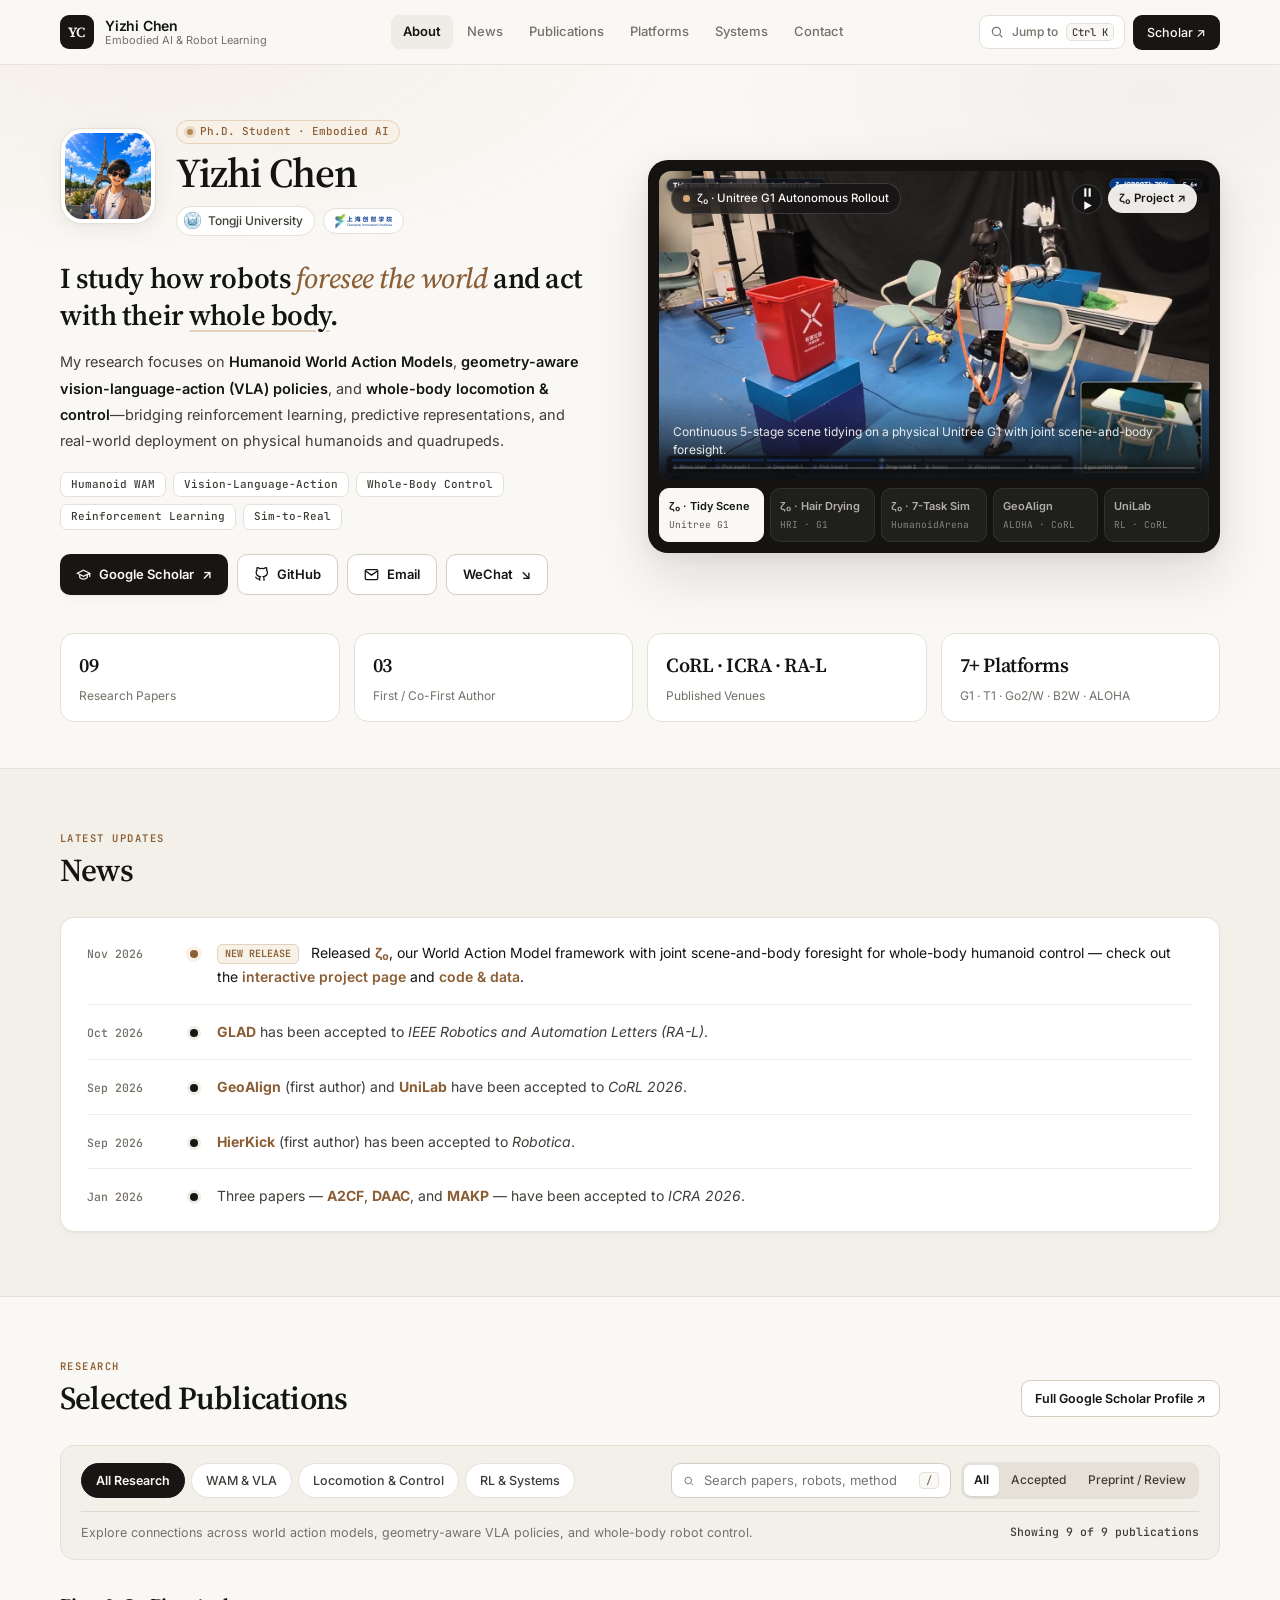
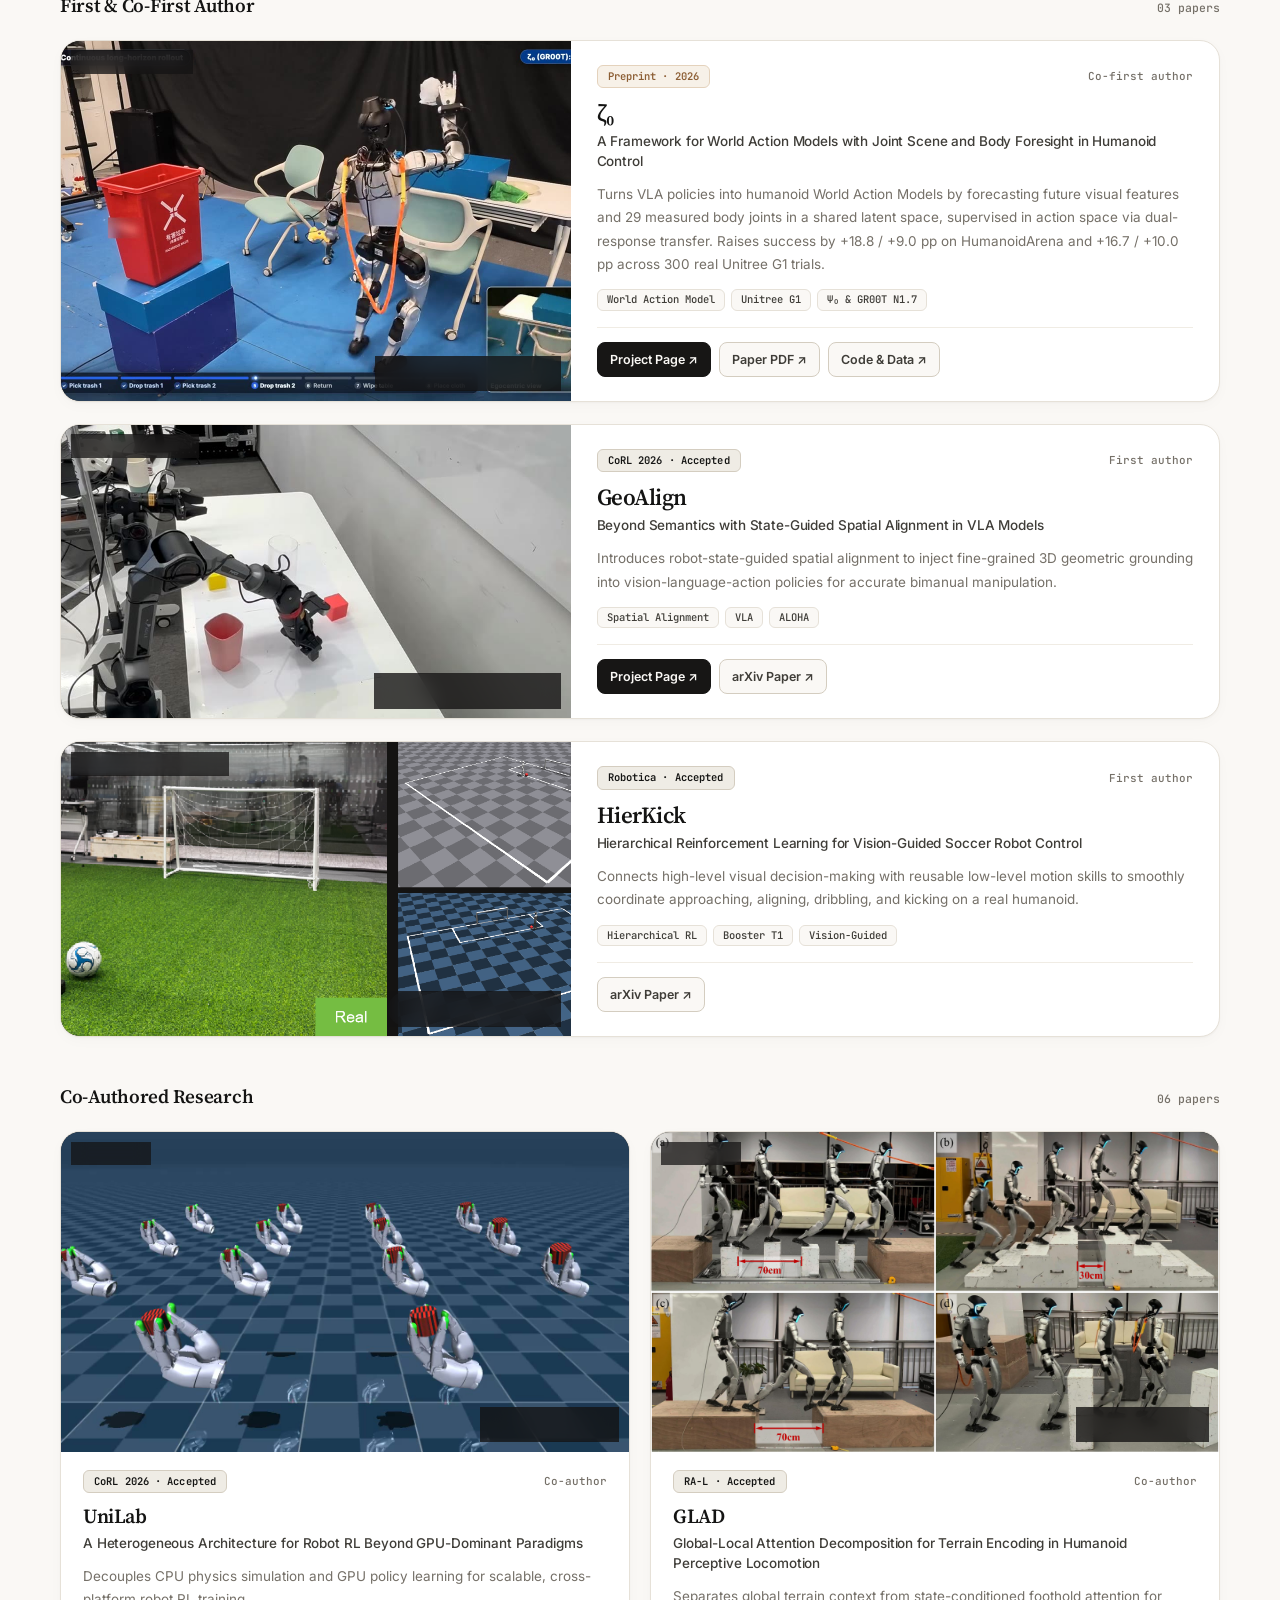
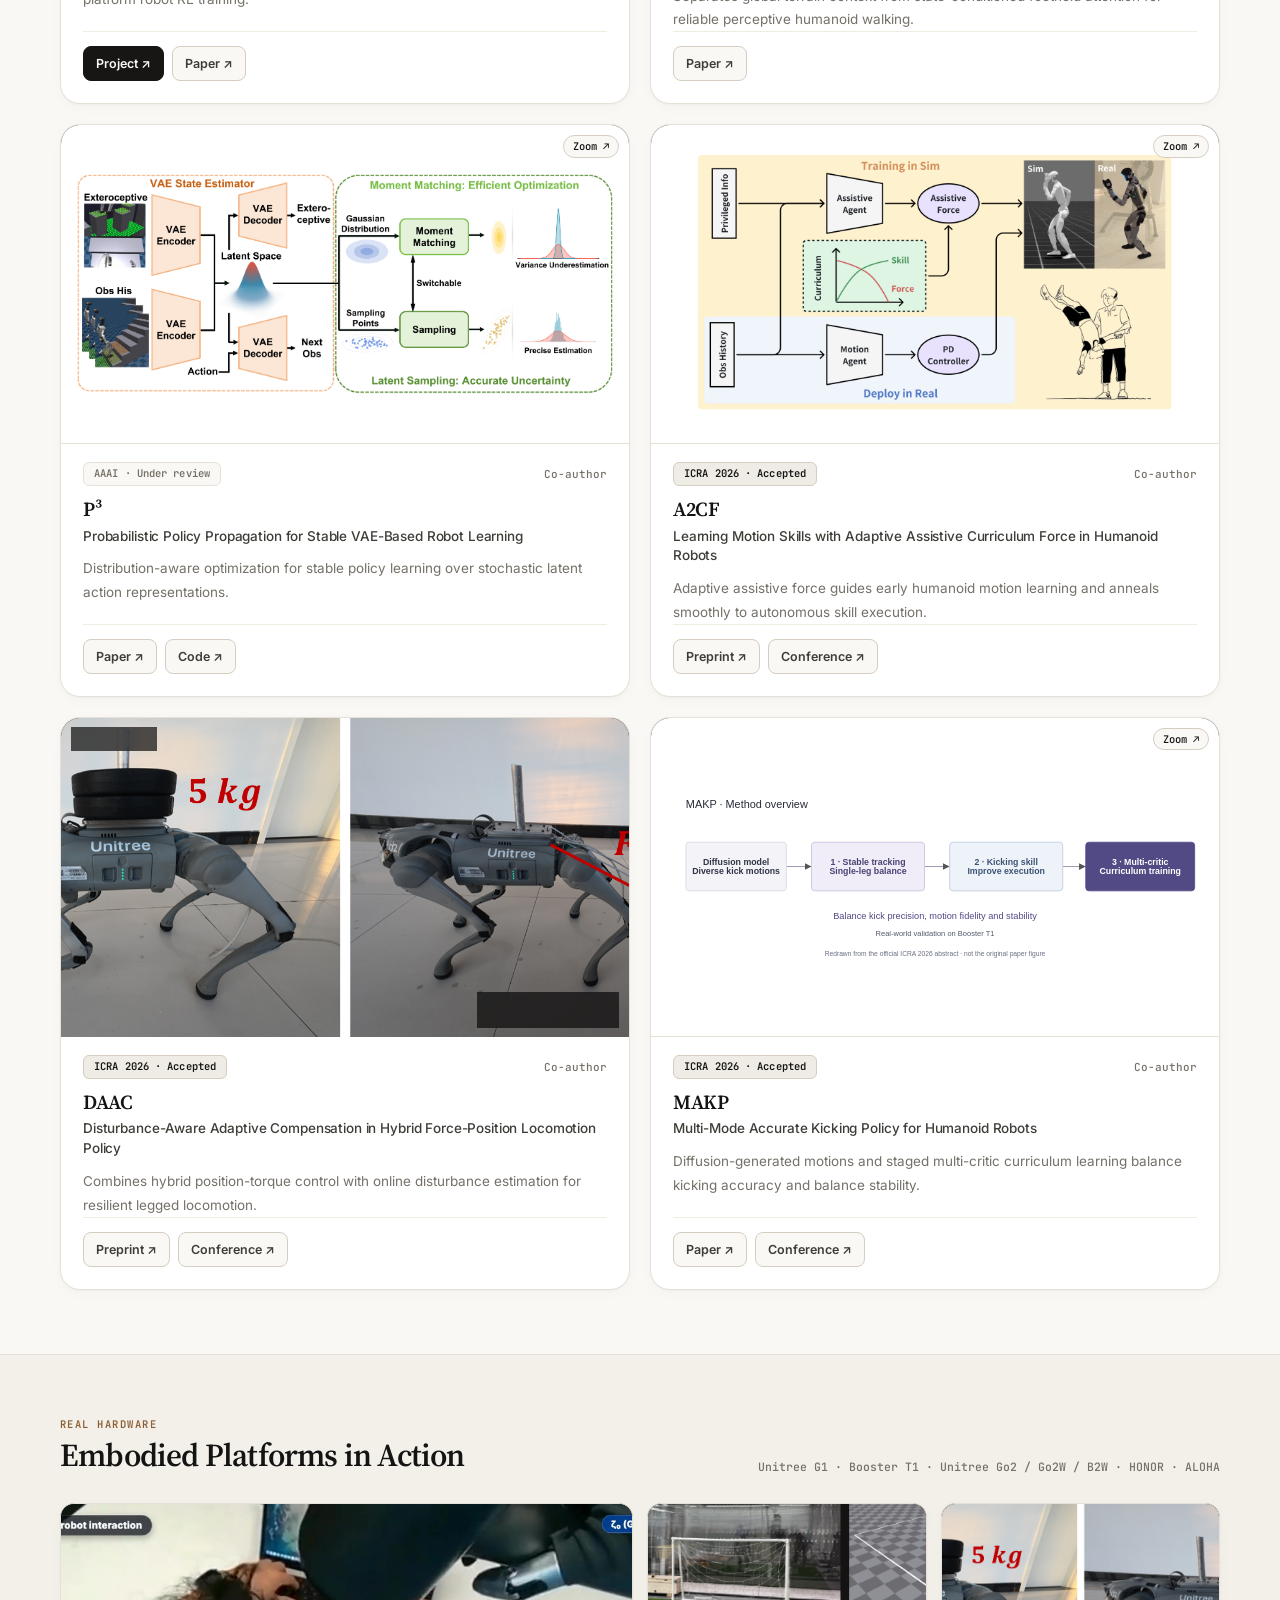
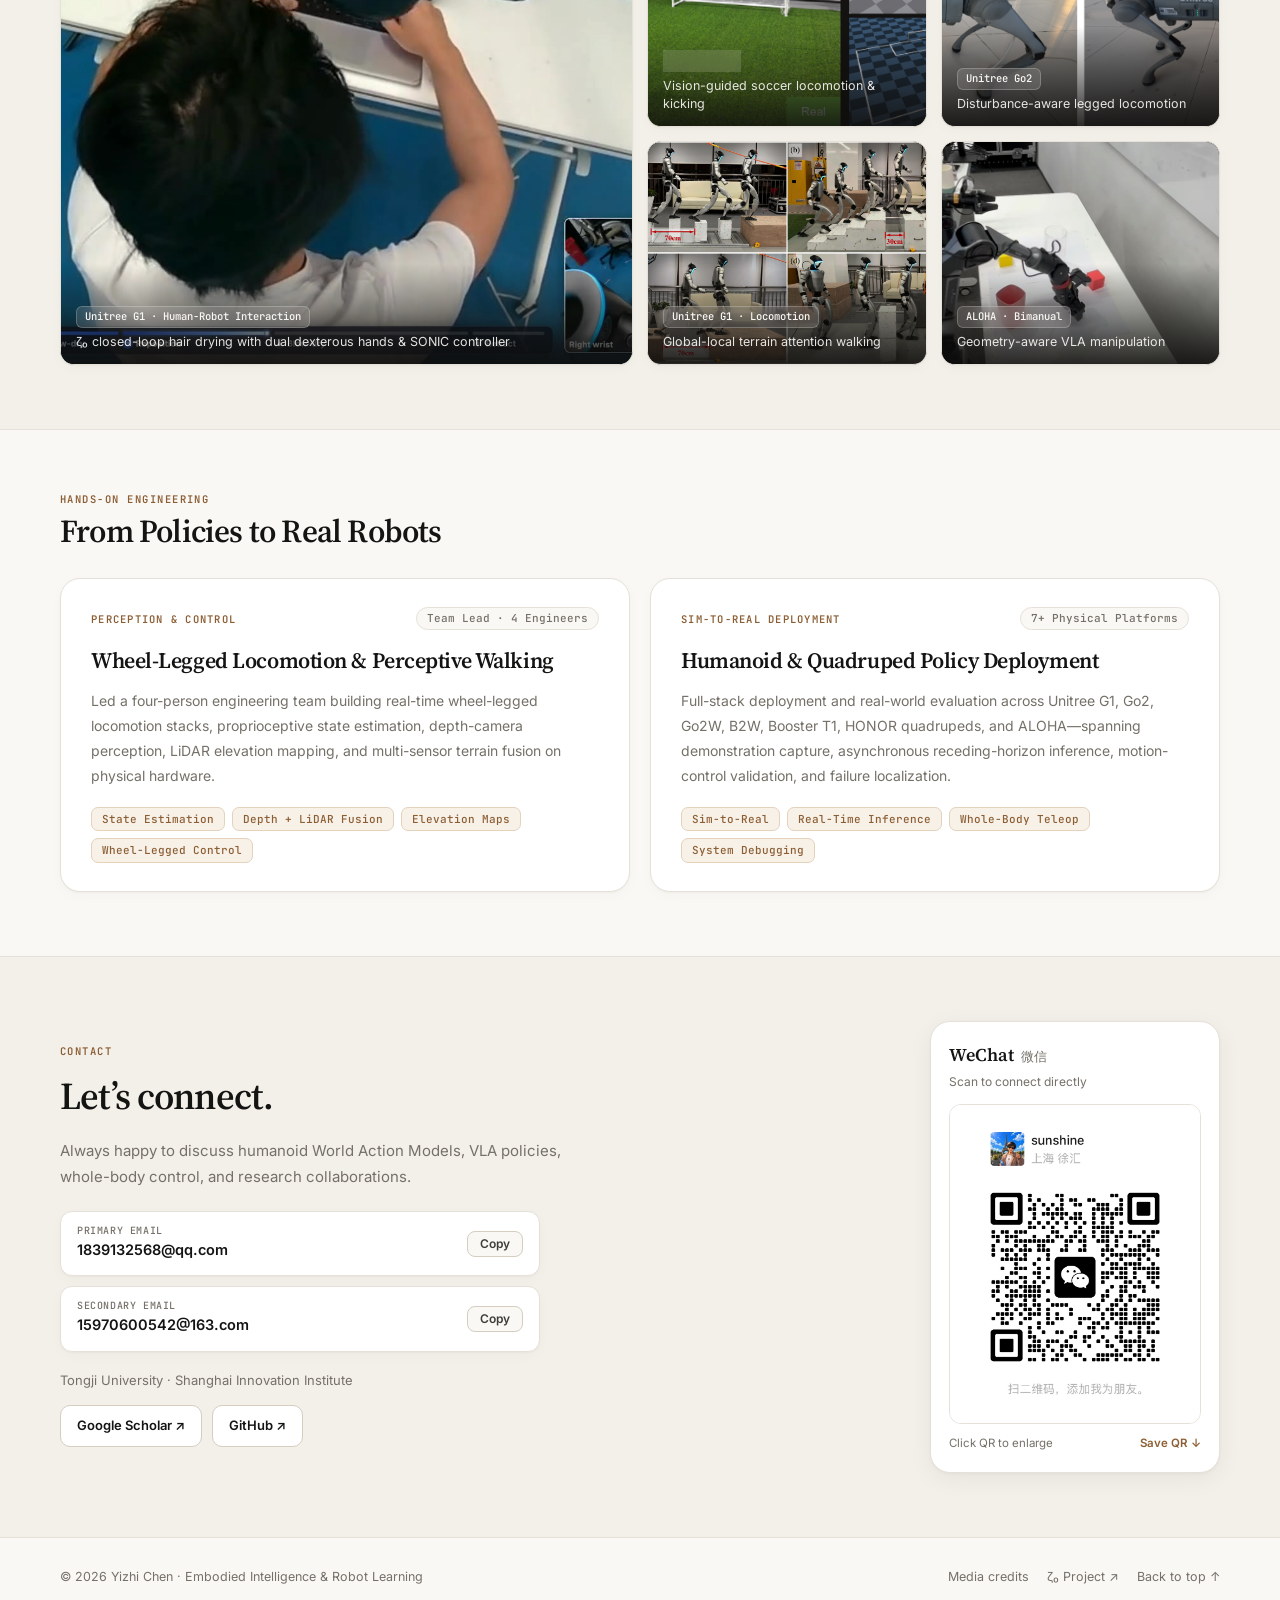
==== commit 2ae74792: "Apply Warm Alabaster × Obsidian × Bronze monograph theme and live robot reel layout (v2.1)" ====
--- a/index.html
+++ b/index.html
@@ -1,19 +1,850 @@
 <!doctype html>
-<html lang="en"><head>
-<meta charset="utf-8"><meta name="viewport" content="width=device-width, initial-scale=1">
-<meta name="description" content="Yizhi Chen, Ph.D. student at Tongji University and Shanghai Innovation Institute. Research in vision-language-action models, humanoid WAM, robot learning, and humanoid locomotion.">
-<meta name="theme-color" content="#f7f7fa"><meta property="og:title" content="Yizhi Chen — Robot Learning"><meta property="og:description" content="Research on geometry-aware manipulation, humanoid WAM, humanoid locomotion, and reinforcement learning."><meta property="og:type" content="website"><meta property="og:url" content="https://chenyizhi123.github.io/">
-<title>Yizhi Chen — Robot Learning</title>
-<link rel="icon" type="image/svg+xml" href="data:image/svg+xml,%3Csvg xmlns='http://www.w3.org/2000/svg' viewBox='0 0 64 64'%3E%3Crect width='64' height='64' rx='15' fill='%235d63a7'/%3E%3Ctext x='32' y='42' font-family='Arial' font-weight='600' font-size='28' text-anchor='middle' fill='white'%3EYC%3C/text%3E%3C/svg%3E">
-<link rel="stylesheet" href="styles.css?v=11"><script src="script.js?v=11" defer></script>
-</head><body id="top"><a class="skip-link" href="#main">Skip to content</a>
-<div class="page-layout"><aside class="profile-sidebar" aria-label="Profile"><a class="portrait-link" href="#about" aria-label="About Yizhi Chen"><img src="avatar.jpg" width="900" height="900" alt="Yizhi Chen’s illustrated profile image" fetchpriority="high"></a><h1>Yizhi Chen<span>.</span></h1><p class="sidebar-role">Ph.D. Student</p><p class="affiliation">Tongji University<br>Shanghai Innovation Institute</p><div class="profile-links"><a class="primary-link" href="https://scholar.google.com/citations?user=q47_njAAAAAJ&amp;hl=en" target="_blank" rel="noopener noreferrer">Google Scholar <span aria-hidden="true">↗</span></a><a href="https://github.com/chenyizhi123" target="_blank" rel="noopener noreferrer">GitHub <span aria-hidden="true">↗</span></a><a href="mailto:1839132568@qq.com">Email <span aria-hidden="true">↗</span></a><a href="#wechat">WeChat <span aria-hidden="true">↘</span></a></div><div class="sidebar-focus"><p class="eyebrow">RESEARCH FOCUS</p><p>Vision-language-action<br>Humanoid WAM<br>Reinforcement learning<br>Locomotion &amp; control<br>Sim-to-real</p></div></aside><div class="content-column"><header class="site-header"><nav class="nav-links" aria-label="Main navigation"><a href="#about">About</a><a href="#news">News</a><a href="#research">Publications</a><a href="#projects">Experience</a><a href="#contact">Contact</a></nav><button type="button" class="command-trigger" aria-label="Open quick navigation" aria-haspopup="dialog" hidden><span>Jump to</span><kbd>⌘ K</kbd></button></header><main id="main"><section class="wrap profile-section" id="about" aria-labelledby="about-title"><p class="eyebrow">ROBOT LEARNING &amp; EMBODIED INTELLIGENCE</p><h2 id="about-title">About me</h2><p class="profile-intro">I study how robots <strong>understand the world</strong> and turn that understanding into <strong>action.</strong></p><p class="bio">I am a Ph.D. student at Tongji University and Shanghai Innovation Institute. My research centers on three connected directions: geometry-aware vision-language-action models, humanoid WAM, and humanoid locomotion and control. Across these directions, I use reinforcement learning and real-world evaluation to study reliable robot behavior.</p><div class="research-directions"><span>Vision-language-action</span><span>Humanoid WAM</span><span>Reinforcement learning</span><span>Locomotion &amp; control</span><span>Sim-to-real</span></div><div class="robot-visuals" role="group" aria-label="Real robot platforms"><div class="robot-photo booster-photo"><img src="assets/robots/booster-t1-environment.png" width="1240" height="536" alt="Booster T1 humanoid robot with a soccer ball on the real HierKick test field" decoding="async" fetchpriority="high"><span class="robot-photo-label">Booster T1</span></div><div class="robot-photo go2-photo"><img src="assets/robots/go2-real-world.png" width="1528" height="538" alt="Unitree Go2 quadruped robot in a real-world DAAC experiment" decoding="async"><span class="robot-photo-label">Unitree Go2</span></div><div class="robot-photo g1-photo"><img src="assets/glad.png" width="1448" height="820" alt="Unitree G1 humanoid robot crossing terrain during real-world experiments" decoding="async"><span class="robot-photo-label">Unitree G1</span></div><div class="robot-photo aloha-photo"><img src="assets/geoalign-real-robot.jpg" width="800" height="450" alt="ALOHA robot arm performing real-world tabletop manipulation" decoding="async"><span class="robot-photo-label">ALOHA</span></div></div><div class="platform-line"><span>Hands-on platforms</span><p>Booster T1 · Unitree G1, Go2, Go2W &amp; B2W · HONOR quadrupeds · ALOHA</p></div></section>
-<section class="wrap news-section" id="news" aria-labelledby="news-title"><div class="section-heading"><div><p class="eyebrow">LATEST UPDATES</p><h2 id="news-title">News</h2></div></div><ul class="news-list"><li><time class="news-label" datetime="2026-11-23">Nov 23, 2026</time><p>Released <a href="#zeta0">ζ₀</a>, our World Action Model framework with joint scene-and-body foresight for humanoid control (<a href="https://chenyizhi123.github.io/zeta0-project/" target="_blank" rel="noopener noreferrer">project page</a> &amp; <a href="https://github.com/chenyizhi123/Zeta0" target="_blank" rel="noopener noreferrer">code</a>).</p></li><li><time class="news-label" datetime="2026-10-05" title="News posted on October 5, 2026">Oct 5, 2026</time><p><a href="#glad">GLAD</a> has been accepted to IEEE Robotics and Automation Letters (RA-L).</p></li><li><time class="news-label" datetime="2026-09-05">Sep 5, 2026</time><p><a href="#geoalign">GeoAlign</a> and <a href="#unilab">UniLab</a> have been accepted to CoRL 2026.</p></li><li><time class="news-label" datetime="2026-09-03">Sep 3, 2026</time><p><a href="#hierkick">HierKick</a> has been accepted to Robotica.</p></li><li><time class="news-label" datetime="2026-01-31" title="ICRA 2026 official acceptance notification date">Jan 31, 2026</time><p><a href="#a2cf">A2CF</a>, <a href="#daac">DAAC</a>, and <a href="#makp">MAKP</a> have been accepted to ICRA 2026.</p></li></ul></section>
-<section class="wrap research-section" id="research" aria-labelledby="research-title"><div class="section-heading"><div><p class="eyebrow">RESEARCH</p><h2 id="research-title">Selected publications</h2></div><a class="section-link" href="https://scholar.google.com/citations?user=q47_njAAAAAJ&amp;hl=en" target="_blank" rel="noopener noreferrer">Google Scholar ↗</a></div>
-<div class="publication-explorer" hidden><div class="lens-heading"><div><span class="lens-kicker">RESEARCH EXPLORER</span><p>Follow a research thread.</p></div><button type="button" class="reset-research" aria-label="Reset all publication filters">Reset ↺</button></div><div class="topic-filters" role="group" aria-label="Filter papers by research focus"><button type="button" data-topic-filter="all" aria-pressed="true">All research <span>↗</span></button><button type="button" data-topic-filter="vla" aria-pressed="false">VLA &amp; geometry <span>↗</span></button><button type="button" data-topic-filter="locomotion" aria-pressed="false">Locomotion &amp; control <span>↗</span></button><button type="button" data-topic-filter="rl" aria-pressed="false">RL &amp; systems <span>↗</span></button></div><p class="lens-description">Explore connections across robot perception, control, and learning.</p><div class="publication-search-row"><label class="publication-search"><span class="sr-only">Search publications</span><span aria-hidden="true">⌕</span><input type="search" id="paper-search" placeholder="Search papers, methods, or robots…" autocomplete="off"><kbd>/</kbd></label><div class="status-filters" role="group" aria-label="Filter by publication status"><button type="button" data-status-filter="all" aria-pressed="true">All</button><button type="button" data-status-filter="accepted" aria-pressed="false">Accepted</button><button type="button" data-status-filter="review" aria-pressed="false">Preprint / Review</button></div></div><p class="filter-summary" role="status" aria-live="polite">9 publications</p></div><div class="research-empty" hidden><p>No papers match these filters.</p><button type="button" class="clear-research">Show all research ↗</button></div><div class="group-heading"><h3>First-author work</h3><span>03 papers</span></div><div class="paper-grid"><article class="paper-card featured" id="zeta0" data-keywords="Unitree G1 humanoid world action model WAM foresight GR00T Psi0 whole-body control dual-response" data-topics="vla locomotion"><a class="figure-link wide-figure" href="assets/architecture/zeta0.png" data-figure data-caption="ζ₀ — method overview" aria-label="Enlarge ζ₀ architecture diagram"><img src="assets/architecture/zeta0.png" width="1815" height="728" alt="ζ₀ framework architecture diagram showing joint scene-and-body future latent representation and dual-response transfer" loading="lazy"><span class="figure-zoom" aria-hidden="true">↗</span></a><div class="paper-body"><div class="paper-meta"><span class="venue review">Preprint · 2026</span><span class="role-label">Co-first author</span></div><h4><a href="https://chenyizhi123.github.io/zeta0-project/" target="_blank" rel="noopener noreferrer">ζ₀<span class="paper-subtitle">A Framework for World Action Models with Joint Scene and Body Foresight in Humanoid Control</span></a></h4><p class="paper-description">Joint scene-and-body foresight with dual-response transfer turns VLA policies into whole-body humanoid World Action Models.</p><div class="paper-links"><a href="https://chenyizhi123.github.io/zeta0-project/" target="_blank" rel="noopener noreferrer">Project <span aria-hidden="true">↗</span></a><a href="https://chenyizhi123.github.io/zeta0-project/assets/Zeta0-Humanoid-Full.pdf" target="_blank" rel="noopener noreferrer">Paper <span aria-hidden="true">↗</span></a><a href="https://github.com/chenyizhi123/Zeta0" target="_blank" rel="noopener noreferrer">Code &amp; Data <span aria-hidden="true">↗</span></a></div></div></article><article class="paper-card featured" id="geoalign" data-keywords="ALOHA manipulation robot state" data-topics="vla"><a class="figure-link" href="assets/architecture/geoalign.png" data-figure data-caption="GeoAlign — method overview" aria-label="Enlarge GeoAlign architecture diagram"><img src="assets/architecture/geoalign.png" alt="GeoAlign method architecture diagram from the paper" loading="lazy"><span class="figure-zoom" aria-hidden="true">↗</span></a><div class="paper-body"><div class="paper-meta"><span class="venue">CoRL 2026 · Accepted</span><span class="role-label">First author</span></div><h4><a href="https://arxiv.org/abs/2606.03240" target="_blank" rel="noopener noreferrer">GeoAlign<span class="paper-subtitle">Beyond Semantics with State-Guided Spatial Alignment in VLA Models</span></a></h4><p class="paper-description">Robot-state-guided spatial alignment brings geometry into VLA policies for precise manipulation.</p><div class="paper-links"><a href="https://chenyizhi123.github.io/geoalign-project/" target="_blank" rel="noopener noreferrer">Project <span aria-hidden="true">↗</span></a><a href="https://arxiv.org/abs/2606.03240" target="_blank" rel="noopener noreferrer">Paper <span aria-hidden="true">↗</span></a></div></div></article><article class="paper-card featured" id="hierkick" data-keywords="Booster T1 soccer hierarchical reinforcement learning" data-topics="locomotion rl"><a class="figure-link wide-figure" href="assets/architecture/hierkick.png" data-figure data-caption="HierKick — method overview" aria-label="Enlarge HierKick architecture diagram"><img src="assets/architecture/hierkick.png" alt="HierKick method architecture diagram from the paper" loading="lazy"><span class="figure-zoom" aria-hidden="true">↗</span></a><div class="paper-body"><div class="paper-meta"><span class="venue">Robotica · Accepted</span><span class="role-label">First author</span></div><h4><a href="https://arxiv.org/abs/2603.00948" target="_blank" rel="noopener noreferrer">HierKick<span class="paper-subtitle">Hierarchical Reinforcement Learning for Vision-Guided Soccer Robot Control</span></a></h4><p class="paper-description">Visual decision-making and reusable motion skills connect approaching, aligning, dribbling, and kicking.</p><div class="paper-links"><a href="https://arxiv.org/abs/2603.00948" target="_blank" rel="noopener noreferrer">Paper <span aria-hidden="true">↗</span></a></div></div></article></div><div class="group-heading coauthor-heading"><h3>Co-authored research</h3><span>06 papers</span></div><div class="paper-grid"><article class="paper-card featured" id="unilab" data-keywords="CPU GPU simulation training infrastructure" data-topics="rl"><a class="figure-link wide-figure" href="assets/architecture/unilab.png" data-figure data-caption="UniLab — method overview" aria-label="Enlarge UniLab architecture diagram"><img src="assets/architecture/unilab.png" alt="UniLab method architecture diagram from the paper" loading="lazy"><span class="figure-zoom" aria-hidden="true">↗</span></a><div class="paper-body"><div class="paper-meta"><span class="venue">CoRL 2026 · Accepted</span><span class="role-label">Co-author</span></div><h4><a href="https://arxiv.org/abs/2605.30313" target="_blank" rel="noopener noreferrer">UniLab<span class="paper-subtitle">A Heterogeneous Architecture for Robot RL Beyond GPU-Dominant Paradigms</span></a></h4><p class="paper-description">Decoupling CPU simulation and GPU learning to build an efficient, cross-platform training system.</p><div class="paper-links"><a href="https://unilabsim.github.io/" target="_blank" rel="noopener noreferrer">Project <span aria-hidden="true">↗</span></a><a href="https://arxiv.org/abs/2605.30313" target="_blank" rel="noopener noreferrer">Paper <span aria-hidden="true">↗</span></a></div></div></article><article class="paper-card featured" id="p3" data-keywords="VAE latent stochastic reinforcement learning" data-topics="rl"><a class="figure-link wide-figure" href="assets/architecture/p3.png" data-figure data-caption="P³ — method overview" aria-label="Enlarge P³ architecture diagram"><img src="assets/architecture/p3.png" alt="P³ method architecture diagram from the paper" loading="lazy"><span class="figure-zoom" aria-hidden="true">↗</span></a><div class="paper-body"><div class="paper-meta"><span class="venue review">AAAI · Under review</span><span class="role-label">Co-author</span></div><h4><a href="https://arxiv.org/abs/2607.25541" target="_blank" rel="noopener noreferrer">P³<span class="paper-subtitle">Probabilistic Policy Propagation for Stable VAE-Based Robot Learning</span></a></h4><p class="paper-description">Distribution-aware optimization for more stable policy learning with stochastic latent representations.</p><div class="paper-links"><a href="https://arxiv.org/abs/2607.25541" target="_blank" rel="noopener noreferrer">Paper <span aria-hidden="true">↗</span></a><a href="https://github.com/ylyem9x/P3_Open" target="_blank" rel="noopener noreferrer">Code <span aria-hidden="true">↗</span></a></div></div></article><article class="paper-card featured" id="glad" data-keywords="Unitree G1 terrain perception attention" data-topics="vla locomotion rl"><a class="figure-link wide-figure" href="assets/architecture/glad.png" data-figure data-caption="GLAD — method overview" aria-label="Enlarge GLAD architecture diagram"><img src="assets/architecture/glad.png" alt="GLAD method architecture diagram from the paper" loading="lazy"><span class="figure-zoom" aria-hidden="true">↗</span></a><div class="paper-body"><div class="paper-meta"><span class="venue">RA-L · Accepted</span><span class="role-label">Co-author</span></div><h4><a href="https://arxiv.org/abs/2606.00637" target="_blank" rel="noopener noreferrer">GLAD<span class="paper-subtitle">Global-Local Attention Decomposition for Terrain Encoding in Humanoid Perceptive Locomotion</span></a></h4><p class="paper-description">Separating global terrain context and state-conditioned foothold attention for perceptive locomotion.</p><div class="paper-links"><a href="https://arxiv.org/abs/2606.00637" target="_blank" rel="noopener noreferrer">Paper <span aria-hidden="true">↗</span></a></div></div></article><article class="paper-card featured" id="a2cf" data-keywords="humanoid motion skills curriculum assistance" data-topics="locomotion rl"><a class="figure-link" href="assets/architecture/a2cf.png" data-figure data-caption="A2CF — method overview" aria-label="Enlarge A2CF architecture diagram"><img src="assets/architecture/a2cf.png" alt="A2CF method architecture diagram from the paper" loading="lazy"><span class="figure-zoom" aria-hidden="true">↗</span></a><div class="paper-body"><div class="paper-meta"><span class="venue">ICRA 2026 · Accepted</span><span class="role-label">Co-author</span></div><h4><a href="https://arxiv.org/abs/2506.23125" target="_blank" rel="noopener noreferrer">A2CF<span class="paper-subtitle">Learning Motion Skills with Adaptive Assistive Curriculum Force in Humanoid Robots</span></a></h4><p class="paper-description">Adaptive assistance guides motion learning and gradually gives way to independent robot skills.</p><div class="paper-links"><a href="https://arxiv.org/abs/2506.23125" target="_blank" rel="noopener noreferrer">Preprint <span aria-hidden="true">↗</span></a><a href="https://ras.papercept.net/conferences/conferences/ICRA26/program/ICRA26_ContentListWeb_5.html#thi2i_317" target="_blank" rel="noopener noreferrer">Conference <span aria-hidden="true">↗</span></a></div></div></article><article class="paper-card featured" id="daac" data-keywords="Unitree Go2 quadruped disturbance compensation" data-topics="locomotion rl"><a class="figure-link wide-figure" href="assets/architecture/daac.png" data-figure data-caption="DAAC — method overview" aria-label="Enlarge DAAC architecture diagram"><img src="assets/architecture/daac.png" alt="DAAC method architecture diagram from the paper" loading="lazy"><span class="figure-zoom" aria-hidden="true">↗</span></a><div class="paper-body"><div class="paper-meta"><span class="venue">ICRA 2026 · Accepted</span><span class="role-label">Co-author</span></div><h4><a href="https://arxiv.org/abs/2506.00472" target="_blank" rel="noopener noreferrer">DAAC<span class="paper-subtitle">Disturbance-Aware Adaptive Compensation in Hybrid Force-Position Locomotion Policy for Legged Robots</span></a></h4><p class="paper-description">Combining position and torque control with disturbance estimation for resilient legged locomotion.</p><div class="paper-links"><a href="https://arxiv.org/abs/2506.00472" target="_blank" rel="noopener noreferrer">Preprint <span aria-hidden="true">↗</span></a><a href="https://ras.papercept.net/conferences/conferences/ICRA26/program/ICRA26_ContentListWeb_4.html#wei2i_317" target="_blank" rel="noopener noreferrer">Conference <span aria-hidden="true">↗</span></a></div></div></article><article class="paper-card featured" id="makp" data-keywords="Booster T1 soccer diffusion motion generation multi-critic curriculum" data-topics="locomotion rl"><a class="figure-link wide-figure" href="assets/architecture/makp-overview.svg" data-figure data-caption="MAKP — method summary redrawn from the official ICRA abstract" aria-label="Enlarge MAKP abstract-based method summary"><img src="assets/architecture/makp-overview.svg" width="1280" height="420" alt="MAKP method summary: diffusion-generated motions, stable tracking, kicking skill and multi-critic curriculum training; redrawn from the official abstract" loading="lazy"><span class="figure-zoom" aria-hidden="true">↗</span></a><p class="figure-note">Method overview · redrawn from the official ICRA abstract</p><div class="paper-body"><div class="paper-meta"><span class="venue">ICRA 2026 · Accepted</span><span class="role-label">Co-author</span></div><h4><a href="https://ras.papercept.net/conferences/conferences/ICRA26/program/ICRA26_ContentListWeb_3.html#tui2i_158" target="_blank" rel="noopener noreferrer">MAKP<span class="paper-subtitle">Multi-Mode Accurate Kicking Policy for Humanoid Robots</span></a></h4><p class="paper-description">Motion generation and staged policy learning balance kicking accuracy, motion similarity, and stability.</p><div class="paper-links"><a href="https://doi.org/10.1109/ICRA57385.2026.11697574" target="_blank" rel="noopener noreferrer">Paper <span aria-hidden="true">↗</span></a><a href="https://ras.papercept.net/conferences/conferences/ICRA26/program/ICRA26_ContentListWeb_3.html#tui2i_158" target="_blank" rel="noopener noreferrer">Conference <span aria-hidden="true">↗</span></a></div></div></article></div></section>
-<section class="projects-section" id="projects"><div class="wrap"><div class="section-heading"><div><p class="eyebrow">HANDS-ON RESEARCH</p><h2>From policies to real robots</h2></div></div><div class="project-grid"><article><p class="project-label">PERCEPTION &amp; CONTROL</p><h3>Wheel-legged locomotion<br>&amp; perceptive walking</h3><p>I led a four-person team working on wheel-legged control, state estimation, depth-camera perception, LiDAR elevation maps, and terrain fusion.</p><div class="project-tags"><span>State estimation</span><span>Terrain perception</span></div></article><article><p class="project-label">REAL-WORLD EVALUATION</p><h3>Quadruped development<br>&amp; robot deployment</h3><p>Robot development on Unitree Go2, Go2W and B2W, and HONOR quadruped platforms. My hands-on work also spans motion-control validation, deployment, task evaluation, and failure localization across Booster T1, Unitree G1, and ALOHA.</p><div class="project-tags"><span>Sim-to-real</span><span>System debugging</span></div></article></div></div></section>
-<section class="wrap contact-section" id="contact" aria-labelledby="contact-title"><div class="contact-info"><p class="eyebrow">CONTACT</p><h2 id="contact-title">Let’s connect.</h2><p class="contact-intro">For conversations about robot learning<br>and embodied intelligence.</p><div class="contact-details"><p class="contact-label">EMAIL</p><a class="email" href="mailto:1839132568@qq.com">1839132568@qq.com <span aria-hidden="true">↗</span></a><a class="email" href="mailto:15970600542@163.com">15970600542@163.com <span aria-hidden="true">↗</span></a><p>Tongji University · Shanghai Innovation Institute</p><div class="contact-socials"><a href="https://scholar.google.com/citations?user=q47_njAAAAAJ&amp;hl=en" target="_blank" rel="noopener noreferrer">Google Scholar ↗</a><a href="https://github.com/chenyizhi123" target="_blank" rel="noopener noreferrer">GitHub ↗</a></div></div></div><figure class="wechat-card" id="wechat"><figcaption><h3>WeChat <span>微信</span></h3><p>Scan with WeChat to connect.</p></figcaption><a href="assets/wechat-contact.jpg" data-figure data-caption="WeChat · 微信" aria-label="Enlarge Yizhi Chen’s WeChat QR code"><img src="assets/wechat-contact.jpg" width="888" height="1131" alt="Yizhi Chen’s WeChat contact QR code, nickname sunshine" loading="lazy"></a><div class="wechat-actions"><span>Click image to enlarge</span><a href="assets/wechat-contact.jpg" download="Yizhi-Chen-WeChat.jpg">Save QR code ↓</a></div></figure></section></main>
-<footer class="wrap site-footer"><span>© <span id="year">2026</span> Yizhi Chen</span><a href="credits.html">Media credits</a><a href="#top">Back to top ↑</a></footer></div></div>
-<dialog class="figure-dialog" aria-labelledby="figure-dialog-title"><div class="dialog-toolbar"><h2 id="figure-dialog-title">Method overview</h2><div><a class="original-link" href="assets/architecture/geoalign.png" target="_blank" rel="noopener noreferrer">Full image ↗</a><button type="button" class="dialog-close" aria-label="Close image">×</button></div></div><div class="zoom-toolbar" role="group" aria-label="Image zoom controls"><button type="button" class="zoom-out" aria-label="Zoom out">−</button><output class="zoom-value" aria-live="polite">100%</output><button type="button" class="zoom-in" aria-label="Zoom in">+</button><button type="button" class="zoom-fit">Fit image</button><span class="zoom-hint" id="zoom-help">Zoom in, then drag to explore · + / − to zoom · 0 to fit</span></div><div class="dialog-image-area" tabindex="0" role="region" aria-label="Zoomable image" aria-describedby="zoom-help"><div class="image-stage"><img alt="" draggable="false"></div></div></dialog>
-<dialog class="command-dialog" aria-labelledby="command-title"><div class="command-top"><div><p class="lens-kicker">QUICK NAVIGATION</p><h2 id="command-title">Where would you like to go?</h2></div><button type="button" class="command-close" aria-label="Close quick navigation">×</button></div><label class="command-search"><span class="sr-only">Search sections and publications</span><span aria-hidden="true">⌕</span><input type="search" placeholder="Search a section or paper…" autocomplete="off"></label><div class="command-results"></div><p class="command-empty" role="status" hidden>No matching destination.</p><div class="command-footer"><span>↑ ↓ to move · Enter to open</span><span>Esc to close</span></div></dialog>
-</body></html>+<html lang="en">
+<head>
+  <meta charset="utf-8" />
+  <meta name="viewport" content="width=device-width, initial-scale=1" />
+  <meta name="description" content="Yizhi Chen — Ph.D. student at Tongji University and Shanghai Innovation Institute. Research in World Action Models, vision-language-action policies, humanoid whole-body control, and robot learning." />
+  <meta name="theme-color" content="#faf8f5" />
+  <meta property="og:title" content="Yizhi Chen — Robot Learning & Embodied Intelligence" />
+  <meta property="og:description" content="Ph.D. student at Tongji University & Shanghai Innovation Institute. Humanoid World Action Models, geometry-aware VLA policies, and whole-body locomotion & control." />
+  <meta property="og:type" content="website" />
+  <meta property="og:url" content="https://chenyizhi123.github.io/" />
+  <title>Yizhi Chen — Robot Learning &amp; Embodied Intelligence</title>
+  <link rel="icon" type="image/svg+xml" href="data:image/svg+xml,%3Csvg xmlns='http://www.w3.org/2000/svg' viewBox='0 0 64 64'%3E%3Crect width='64' height='64' rx='16' fill='%23171615'/%3E%3Ctext x='32' y='42' font-family='Georgia,serif' font-weight='600' font-size='26' text-anchor='middle' fill='%23faf8f5'%3EYC%3C/text%3E%3C/svg%3E" />
+  <link rel="preconnect" href="https://fonts.googleapis.com" />
+  <link rel="preconnect" href="https://fonts.gstatic.com" crossorigin />
+  <link href="https://fonts.googleapis.com/css2?family=Inter:wght@400;500;600;700&family=JetBrains+Mono:wght@400;500;600&family=Source+Serif+4:ital,opsz,wght@0,8..60,600;1,8..60,500&display=swap" rel="stylesheet" />
+  <link rel="stylesheet" href="styles.css?v=13" />
+  <script src="script.js?v=13" defer></script>
+</head>
+<body id="top">
+  <a class="skip-link" href="#main">Skip to content</a>
+
+  <!-- Sticky Editorial Navigation -->
+  <header class="topbar">
+    <div class="container topbar-inner">
+      <a class="brand" href="#top" aria-label="Yizhi Chen home">
+        <span class="brand-mark">YC</span>
+        <span class="brand-text">
+          <strong>Yizhi Chen</strong>
+          <span>Embodied AI &amp; Robot Learning</span>
+        </span>
+      </a>
+
+      <nav class="nav-links" aria-label="Main navigation">
+        <a href="#about">About</a>
+        <a href="#news">News</a>
+        <a href="#research">Publications</a>
+        <a href="#platforms">Platforms</a>
+        <a href="#projects">Systems</a>
+        <a href="#contact">Contact</a>
+      </nav>
+
+      <div class="topbar-actions">
+        <button type="button" class="command-trigger" aria-label="Open quick navigation" aria-haspopup="dialog">
+          <svg width="14" height="14" viewBox="0 0 24 24" fill="none" stroke="currentColor" stroke-width="2"><circle cx="11" cy="11" r="7"/><line x1="21" y1="21" x2="16.65" y2="16.65"/></svg>
+          <span>Jump to</span>
+          <kbd>&#8984;K</kbd>
+        </button>
+        <a class="topbar-pill" href="https://scholar.google.com/citations?user=q47_njAAAAAJ&amp;hl=en" target="_blank" rel="noopener noreferrer">
+          Scholar <span aria-hidden="true">&#8599;</span>
+        </a>
+      </div>
+    </div>
+  </header>
+
+  <main id="main">
+    <!-- EDITORIAL HERO: PROFILE + INTERACTIVE LIVE ROBOT REEL -->
+    <section class="hero-section" id="about" aria-labelledby="hero-name">
+      <div class="container hero-grid">
+        <!-- Left: Researcher Identity -->
+        <div class="hero-profile">
+          <div class="profile-top">
+            <a class="avatar-frame" href="#contact" aria-label="Yizhi Chen portrait">
+              <img src="avatar.jpg" width="900" height="900" alt="Yizhi Chen’s illustrated portrait" fetchpriority="high" />
+            </a>
+            <div class="profile-heading">
+              <div class="status-chip">
+                <span class="live-dot"></span>
+                <span>Ph.D. Student · Embodied AI</span>
+              </div>
+              <h1 id="hero-name">Yizhi Chen</h1>
+              <div class="inst-row" aria-label="Affiliations">
+                <span class="inst-pill" title="Tongji University">
+                  <img src="assets/logos/tongji.png" alt="Tongji University" class="inst-emblem" />
+                  <span>Tongji University</span>
+                </span>
+                <span class="inst-pill inst-pill-wordmark" title="Shanghai Innovation Institute">
+                  <img src="assets/logos/sii.svg" alt="Shanghai Innovation Institute" class="inst-sii" />
+                </span>
+              </div>
+            </div>
+          </div>
+
+          <p class="hero-statement">
+            I study how robots <em>foresee the world</em> and act with their <strong>whole body</strong>.
+          </p>
+
+          <p class="hero-bio">
+            My research focuses on <strong>Humanoid World Action Models</strong>, <strong>geometry-aware vision-language-action (VLA) policies</strong>, and <strong>whole-body locomotion &amp; control</strong>—bridging reinforcement learning, predictive representations, and real-world deployment on physical humanoids and quadrupeds.
+          </p>
+
+          <div class="focus-tags" aria-label="Research directions">
+            <span>Humanoid WAM</span>
+            <span>Vision-Language-Action</span>
+            <span>Whole-Body Control</span>
+            <span>Reinforcement Learning</span>
+            <span>Sim-to-Real</span>
+          </div>
+
+          <div class="hero-cta">
+            <a class="btn btn-primary" href="https://scholar.google.com/citations?user=q47_njAAAAAJ&amp;hl=en" target="_blank" rel="noopener noreferrer">
+              <svg width="15" height="15" viewBox="0 0 24 24" fill="none" stroke="currentColor" stroke-width="2"><path d="M22 10v6M2 10l10-5 10 5-10 5z"/><path d="M6 12v5c3 3 9 3 12 0v-5"/></svg>
+              <span>Google Scholar</span>
+              <span aria-hidden="true">&#8599;</span>
+            </a>
+            <a class="btn btn-secondary" href="https://github.com/chenyizhi123" target="_blank" rel="noopener noreferrer">
+              <svg width="15" height="15" viewBox="0 0 24 24" fill="none" stroke="currentColor" stroke-width="2"><path d="M9 19c-5 1.5-5-2.5-7-3m14 6v-3.87a3.37 3.37 0 0 0-.94-2.61c3.14-.35 6.44-1.54 6.44-7A5.44 5.44 0 0 0 20 4.77 5.07 5.07 0 0 0 19.91 1S18.73.65 16 2.48a13.38 13.38 0 0 0-7 0C6.27.65 5.09 1 5.09 1A5.07 5.07 0 0 0 5 4.77a5.44 5.44 0 0 0-1.5 3.78c0 5.42 3.3 6.61 6.44 7A3.37 3.37 0 0 0 9 18.13V22"/></svg>
+              <span>GitHub</span>
+            </a>
+            <button type="button" class="btn btn-secondary" data-copy-email="1839132568@qq.com">
+              <svg width="15" height="15" viewBox="0 0 24 24" fill="none" stroke="currentColor" stroke-width="2"><path d="M4 4h16c1.1 0 2 .9 2 2v12c0 1.1-.9 2-2 2H4c-1.1 0-2-.9-2-2V6c0-1.1.9-2 2-2z"/><polyline points="22,6 12,13 2,6"/></svg>
+              <span>Email</span>
+            </button>
+            <a class="btn btn-secondary" href="#wechat">
+              <span>WeChat</span>
+              <span aria-hidden="true">&#8600;</span>
+            </a>
+          </div>
+        </div>
+
+        <!-- Right: Interactive Live Robot Reel -->
+        <div class="hero-reel" aria-label="Live robotics video showcase">
+          <div class="reel-card">
+            <div class="reel-stage" id="reelStage">
+              <video
+                id="reelVideo"
+                class="reel-video"
+                src="assets/videos/zeta0_tidy_720p.mp4"
+                poster="assets/videos/zeta0_tidy_poster.jpg"
+                autoplay
+                muted
+                playsinline
+                preload="auto"
+              ></video>
+
+              <div class="reel-overlay-top">
+                <span class="reel-badge" id="reelBadge">
+                  <span class="reel-dot"></span>
+                  <span id="reelBadgeText">ζ₀ · Unitree G1 Autonomous Rollout</span>
+                </span>
+                <div class="reel-controls">
+                  <button type="button" class="reel-icon-btn" id="reelPlayPause" aria-label="Pause or play showcase video" title="Play / Pause">
+                    <svg class="ic-pause" width="13" height="13" viewBox="0 0 24 24" fill="currentColor"><rect x="6" y="4" width="4" height="16" rx="1"/><rect x="14" y="4" width="4" height="16" rx="1"/></svg>
+                    <svg class="ic-play" width="13" height="13" viewBox="0 0 24 24" fill="currentColor" hidden><polygon points="6 4 20 12 6 20 6 4"/></svg>
+                  </button>
+                  <a class="reel-link-btn" id="reelProjectLink" href="https://chenyizhi123.github.io/zeta0-project/" target="_blank" rel="noopener noreferrer">
+                    ζ₀ Project &#8599;
+                  </a>
+                </div>
+              </div>
+
+              <div class="reel-overlay-bottom">
+                <p class="reel-caption" id="reelCaption">
+                  Continuous 5-stage scene tidying on a physical Unitree G1 with joint scene-and-body foresight.
+                </p>
+                <div class="reel-progress-track">
+                  <div class="reel-progress-fill" id="reelProgressFill"></div>
+                </div>
+              </div>
+            </div>
+
+            <!-- Interactive Clip Switcher -->
+            <div class="reel-switcher" role="tablist" aria-label="Select robotics highlight clip">
+              <button type="button" class="reel-tab active" role="tab" aria-selected="true" data-reel-idx="0">
+                <span class="rt-title">ζ₀ · Tidy Scene</span>
+                <span class="rt-sub">Unitree G1</span>
+              </button>
+              <button type="button" class="reel-tab" role="tab" aria-selected="false" data-reel-idx="1">
+                <span class="rt-title">ζ₀ · Hair Drying</span>
+                <span class="rt-sub">HRI · G1</span>
+              </button>
+              <button type="button" class="reel-tab" role="tab" aria-selected="false" data-reel-idx="2">
+                <span class="rt-title">ζ₀ · 7-Task Sim</span>
+                <span class="rt-sub">HumanoidArena</span>
+              </button>
+              <button type="button" class="reel-tab" role="tab" aria-selected="false" data-reel-idx="3">
+                <span class="rt-title">GeoAlign</span>
+                <span class="rt-sub">ALOHA · CoRL</span>
+              </button>
+              <button type="button" class="reel-tab" role="tab" aria-selected="false" data-reel-idx="4">
+                <span class="rt-title">UniLab</span>
+                <span class="rt-sub">RL · CoRL</span>
+              </button>
+            </div>
+          </div>
+        </div>
+      </div>
+
+      <!-- Compact Highlight Strip -->
+      <div class="container">
+        <div class="metrics-strip">
+          <div class="metric-item">
+            <span class="metric-val">09</span>
+            <span class="metric-lbl">Research Papers</span>
+          </div>
+          <div class="metric-item">
+            <span class="metric-val">03</span>
+            <span class="metric-lbl">First / Co-First Author</span>
+          </div>
+          <div class="metric-item">
+            <span class="metric-val">CoRL · ICRA · RA-L</span>
+            <span class="metric-lbl">Published Venues</span>
+          </div>
+          <div class="metric-item">
+            <span class="metric-val">7+ Platforms</span>
+            <span class="metric-lbl">G1 · T1 · Go2/W · B2W · ALOHA</span>
+          </div>
+        </div>
+      </div>
+    </section>
+
+    <!-- LATEST UPDATES / NEWS TIMELINE -->
+    <section class="section band-tint" id="news" aria-labelledby="news-title">
+      <div class="container">
+        <div class="section-head">
+          <div>
+            <p class="eyebrow">LATEST UPDATES</p>
+            <h2 id="news-title">News</h2>
+          </div>
+        </div>
+
+        <ol class="timeline">
+          <li class="timeline-item is-new">
+            <div class="tl-date"><time datetime="2026-11-23">Nov 2026</time></div>
+            <div class="tl-dot dot-teal"></div>
+            <div class="tl-body">
+              <span class="tl-tag tag-teal">New Release</span>
+              Released <a href="#zeta0"><strong>ζ₀</strong></a>, our World Action Model framework with joint scene-and-body foresight for whole-body humanoid control — check out the <a href="https://chenyizhi123.github.io/zeta0-project/" target="_blank" rel="noopener noreferrer">interactive project page</a> and <a href="https://github.com/chenyizhi123/Zeta0" target="_blank" rel="noopener noreferrer">code &amp; data</a>.
+            </div>
+          </li>
+          <li class="timeline-item">
+            <div class="tl-date"><time datetime="2026-10-05">Oct 2026</time></div>
+            <div class="tl-dot"></div>
+            <div class="tl-body">
+              <a href="#glad"><strong>GLAD</strong></a> has been accepted to <em>IEEE Robotics and Automation Letters (RA-L)</em>.
+            </div>
+          </li>
+          <li class="timeline-item">
+            <div class="tl-date"><time datetime="2026-09-05">Sep 2026</time></div>
+            <div class="tl-dot"></div>
+            <div class="tl-body">
+              <a href="#geoalign"><strong>GeoAlign</strong></a> (first author) and <a href="#unilab"><strong>UniLab</strong></a> have been accepted to <em>CoRL 2026</em>.
+            </div>
+          </li>
+          <li class="timeline-item">
+            <div class="tl-date"><time datetime="2026-09-03">Sep 2026</time></div>
+            <div class="tl-dot"></div>
+            <div class="tl-body">
+              <a href="#hierkick"><strong>HierKick</strong></a> (first author) has been accepted to <em>Robotica</em>.
+            </div>
+          </li>
+          <li class="timeline-item">
+            <div class="tl-date"><time datetime="2026-01-31">Jan 2026</time></div>
+            <div class="tl-dot"></div>
+            <div class="tl-body">
+              Three papers — <a href="#a2cf"><strong>A2CF</strong></a>, <a href="#daac"><strong>DAAC</strong></a>, and <a href="#makp"><strong>MAKP</strong></a> — have been accepted to <em>ICRA 2026</em>.
+            </div>
+          </li>
+        </ol>
+      </div>
+    </section>
+
+    <!-- SELECTED PUBLICATIONS WITH LIVE VIDEO / DIAGRAM TOGGLES -->
+    <section class="section" id="research" aria-labelledby="research-title">
+      <div class="container">
+        <div class="section-head">
+          <div>
+            <p class="eyebrow">RESEARCH</p>
+            <h2 id="research-title">Selected Publications</h2>
+          </div>
+          <a class="section-ext" href="https://scholar.google.com/citations?user=q47_njAAAAAJ&amp;hl=en" target="_blank" rel="noopener noreferrer">
+            Full Google Scholar Profile &#8599;
+          </a>
+        </div>
+
+        <!-- Interactive Research Explorer -->
+        <div class="explorer-bar" id="publicationExplorer">
+          <div class="explorer-top">
+            <div class="topic-pills" role="group" aria-label="Filter papers by topic">
+              <button type="button" class="pill-btn active" data-topic-filter="all" aria-pressed="true">All Research</button>
+              <button type="button" class="pill-btn" data-topic-filter="vla" aria-pressed="false">WAM &amp; VLA</button>
+              <button type="button" class="pill-btn" data-topic-filter="locomotion" aria-pressed="false">Locomotion &amp; Control</button>
+              <button type="button" class="pill-btn" data-topic-filter="rl" aria-pressed="false">RL &amp; Systems</button>
+            </div>
+
+            <div class="explorer-right">
+              <label class="search-box">
+                <span class="sr-only">Search publications</span>
+                <svg width="14" height="14" viewBox="0 0 24 24" fill="none" stroke="currentColor" stroke-width="2"><circle cx="11" cy="11" r="7"/><line x1="21" y1="21" x2="16.65" y2="16.65"/></svg>
+                <input type="search" id="paper-search" placeholder="Search papers, robots, methods…" autocomplete="off" />
+                <kbd>/</kbd>
+              </label>
+
+              <div class="status-group" role="group" aria-label="Filter by status">
+                <button type="button" class="status-btn active" data-status-filter="all" aria-pressed="true">All</button>
+                <button type="button" class="status-btn" data-status-filter="accepted" aria-pressed="false">Accepted</button>
+                <button type="button" class="status-btn" data-status-filter="review" aria-pressed="false">Preprint / Review</button>
+              </div>
+            </div>
+          </div>
+          <div class="explorer-meta">
+            <p class="explorer-desc" id="explorerDesc">Explore connections across world action models, geometry-aware VLA policies, and whole-body robot control.</p>
+            <div class="explorer-count-wrap">
+              <span class="filter-summary" id="filterSummary" role="status" aria-live="polite">Showing 9 of 9 publications</span>
+              <button type="button" class="reset-btn" id="resetResearch" hidden>Reset &#8634;</button>
+            </div>
+          </div>
+        </div>
+
+        <div class="empty-state" id="researchEmpty" hidden>
+          <p>No publications match the current filters.</p>
+          <button type="button" class="btn btn-secondary" id="clearResearch">Show all publications</button>
+        </div>
+
+        <!-- GROUP 1: FIRST-AUTHOR & CO-FIRST FLAGSHIP WORK -->
+        <div class="group-bar">
+          <h3>First &amp; Co-First Author</h3>
+          <span class="group-count">03 papers</span>
+        </div>
+
+        <div class="flagship-list">
+          <!-- ζ₀ -->
+          <article class="pub-card pub-flagship" id="zeta0" data-topics="vla locomotion" data-status="review" data-keywords="Unitree G1 humanoid world action model WAM foresight GR00T Psi0 whole-body control dual-response">
+            <div class="pub-media" data-media-switcher>
+              <div class="media-pane active" data-pane="video">
+                <video class="auto-vis-video" src="assets/videos/zeta0_tidy_720p.mp4" poster="assets/videos/zeta0_tidy_poster.jpg" muted loop playsinline preload="metadata"></video>
+                <span class="media-corner-tag">Unitree G1 · 5.6&times;</span>
+              </div>
+              <a class="media-pane media-diagram" data-pane="diagram" href="assets/architecture/zeta0.png" data-figure data-caption="ζ₀ — joint scene-and-body foresight &amp; dual-response transfer" aria-label="Enlarge ζ₀ architecture diagram">
+                <img src="assets/architecture/zeta0.png" width="1815" height="728" alt="ζ₀ architecture diagram" loading="lazy" />
+                <span class="zoom-chip" aria-hidden="true">Zoom &#8599;</span>
+              </a>
+              <div class="media-toggle" role="tablist" aria-label="Switch media view">
+                <button type="button" class="mt-btn active" data-switch="video">&#9654; Live Demo</button>
+                <button type="button" class="mt-btn" data-switch="diagram">Architecture</button>
+              </div>
+            </div>
+
+            <div class="pub-body">
+              <div class="pub-meta">
+                <span class="venue-pill venue-teal">Preprint · 2026</span>
+                <span class="role-pill">Co-first author</span>
+              </div>
+              <h4 class="pub-title">
+                <a href="https://chenyizhi123.github.io/zeta0-project/" target="_blank" rel="noopener noreferrer">
+                  ζ₀<span class="pub-subtitle">A Framework for World Action Models with Joint Scene and Body Foresight in Humanoid Control</span>
+                </a>
+              </h4>
+              <p class="pub-desc">
+                Turns VLA policies into humanoid World Action Models by forecasting future visual features and 29 measured body joints in a shared latent space, supervised in action space via dual-response transfer. Raises success by +18.8 / +9.0 pp on HumanoidArena and +16.7 / +10.0 pp across 300 real Unitree G1 trials.
+              </p>
+              <div class="pub-tags">
+                <span>World Action Model</span>
+                <span>Unitree G1</span>
+                <span>Ψ₀ &amp; GR00T N1.7</span>
+              </div>
+              <div class="pub-links">
+                <a class="plink plink-accent" href="https://chenyizhi123.github.io/zeta0-project/" target="_blank" rel="noopener noreferrer">Project Page &#8599;</a>
+                <a class="plink" href="https://chenyizhi123.github.io/zeta0-project/assets/Zeta0-Humanoid-Full.pdf" target="_blank" rel="noopener noreferrer">Paper PDF &#8599;</a>
+                <a class="plink" href="https://github.com/chenyizhi123/Zeta0" target="_blank" rel="noopener noreferrer">Code &amp; Data &#8599;</a>
+              </div>
+            </div>
+          </article>
+
+          <!-- GeoAlign -->
+          <article class="pub-card pub-flagship" id="geoalign" data-topics="vla" data-status="accepted" data-keywords="ALOHA manipulation robot state spatial geometry VLA CoRL">
+            <div class="pub-media" data-media-switcher>
+              <div class="media-pane active" data-pane="video">
+                <video class="auto-vis-video" src="assets/geoalign-real-robot.mp4" poster="assets/geoalign-real-robot.jpg" muted loop playsinline preload="metadata"></video>
+                <span class="media-corner-tag">ALOHA · Real Robot</span>
+              </div>
+              <a class="media-pane media-diagram" data-pane="diagram" href="assets/architecture/geoalign.png" data-figure data-caption="GeoAlign — method overview" aria-label="Enlarge GeoAlign architecture diagram">
+                <img src="assets/architecture/geoalign.png" alt="GeoAlign architecture diagram" loading="lazy" />
+                <span class="zoom-chip" aria-hidden="true">Zoom &#8599;</span>
+              </a>
+              <div class="media-toggle" role="tablist" aria-label="Switch media view">
+                <button type="button" class="mt-btn active" data-switch="video">&#9654; Real Robot</button>
+                <button type="button" class="mt-btn" data-switch="diagram">Architecture</button>
+              </div>
+            </div>
+
+            <div class="pub-body">
+              <div class="pub-meta">
+                <span class="venue-pill venue-navy">CoRL 2026 · Accepted</span>
+                <span class="role-pill">First author</span>
+              </div>
+              <h4 class="pub-title">
+                <a href="https://arxiv.org/abs/2606.03240" target="_blank" rel="noopener noreferrer">
+                  GeoAlign<span class="pub-subtitle">Beyond Semantics with State-Guided Spatial Alignment in VLA Models</span>
+                </a>
+              </h4>
+              <p class="pub-desc">
+                Introduces robot-state-guided spatial alignment to inject fine-grained 3D geometric grounding into vision-language-action policies for accurate bimanual manipulation.
+              </p>
+              <div class="pub-tags">
+                <span>Spatial Alignment</span>
+                <span>VLA</span>
+                <span>ALOHA</span>
+              </div>
+              <div class="pub-links">
+                <a class="plink plink-accent" href="https://chenyizhi123.github.io/geoalign-project/" target="_blank" rel="noopener noreferrer">Project Page &#8599;</a>
+                <a class="plink" href="https://arxiv.org/abs/2606.03240" target="_blank" rel="noopener noreferrer">arXiv Paper &#8599;</a>
+              </div>
+            </div>
+          </article>
+
+          <!-- HierKick -->
+          <article class="pub-card pub-flagship" id="hierkick" data-topics="locomotion rl" data-status="accepted" data-keywords="Booster T1 soccer hierarchical reinforcement learning Robotica">
+            <div class="pub-media" data-media-switcher>
+              <a class="media-pane active media-photo" data-pane="photo" href="assets/robots/booster-t1-environment.png" data-figure data-caption="HierKick — Booster T1 real-world soccer test field" aria-label="Enlarge Booster T1 field photo">
+                <img src="assets/robots/booster-t1-environment.png" alt="Booster T1 humanoid robot on real soccer test field" loading="lazy" />
+                <span class="media-corner-tag">Booster T1 · Real Field</span>
+              </a>
+              <a class="media-pane media-diagram" data-pane="diagram" href="assets/architecture/hierkick.png" data-figure data-caption="HierKick — method overview" aria-label="Enlarge HierKick architecture diagram">
+                <img src="assets/architecture/hierkick.png" alt="HierKick architecture diagram" loading="lazy" />
+                <span class="zoom-chip" aria-hidden="true">Zoom &#8599;</span>
+              </a>
+              <div class="media-toggle" role="tablist" aria-label="Switch media view">
+                <button type="button" class="mt-btn active" data-switch="photo">Real Robot</button>
+                <button type="button" class="mt-btn" data-switch="diagram">Architecture</button>
+              </div>
+            </div>
+
+            <div class="pub-body">
+              <div class="pub-meta">
+                <span class="venue-pill venue-navy">Robotica · Accepted</span>
+                <span class="role-pill">First author</span>
+              </div>
+              <h4 class="pub-title">
+                <a href="https://arxiv.org/abs/2603.00948" target="_blank" rel="noopener noreferrer">
+                  HierKick<span class="pub-subtitle">Hierarchical Reinforcement Learning for Vision-Guided Soccer Robot Control</span>
+                </a>
+              </h4>
+              <p class="pub-desc">
+                Connects high-level visual decision-making with reusable low-level motion skills to smoothly coordinate approaching, aligning, dribbling, and kicking on a real humanoid.
+              </p>
+              <div class="pub-tags">
+                <span>Hierarchical RL</span>
+                <span>Booster T1</span>
+                <span>Vision-Guided</span>
+              </div>
+              <div class="pub-links">
+                <a class="plink" href="https://arxiv.org/abs/2603.00948" target="_blank" rel="noopener noreferrer">arXiv Paper &#8599;</a>
+              </div>
+            </div>
+          </article>
+        </div>
+
+        <!-- GROUP 2: CO-AUTHORED RESEARCH -->
+        <div class="group-bar coauthor-bar">
+          <h3>Co-Authored Research</h3>
+          <span class="group-count">06 papers</span>
+        </div>
+
+        <div class="coauthor-grid">
+          <!-- UniLab -->
+          <article class="pub-card pub-compact" id="unilab" data-topics="rl" data-status="accepted" data-keywords="CPU GPU simulation training infrastructure CoRL">
+            <div class="pub-media pub-media-sm" data-media-switcher>
+              <div class="media-pane active" data-pane="video">
+                <video class="auto-vis-video" src="assets/unilab-sharpa.mp4" poster="assets/unilab-sharpa.jpg" muted loop playsinline preload="metadata"></video>
+                <span class="media-corner-tag">Demo Video</span>
+              </div>
+              <a class="media-pane media-diagram" data-pane="diagram" href="assets/architecture/unilab.png" data-figure data-caption="UniLab — method overview" aria-label="Enlarge UniLab diagram">
+                <img src="assets/architecture/unilab.png" alt="UniLab architecture diagram" loading="lazy" />
+                <span class="zoom-chip" aria-hidden="true">Zoom &#8599;</span>
+              </a>
+              <div class="media-toggle" role="tablist">
+                <button type="button" class="mt-btn active" data-switch="video">&#9654; Video</button>
+                <button type="button" class="mt-btn" data-switch="diagram">Diagram</button>
+              </div>
+            </div>
+            <div class="pub-body">
+              <div class="pub-meta">
+                <span class="venue-pill venue-navy">CoRL 2026 · Accepted</span>
+                <span class="role-pill">Co-author</span>
+              </div>
+              <h4 class="pub-title">
+                <a href="https://arxiv.org/abs/2605.30313" target="_blank" rel="noopener noreferrer">
+                  UniLab<span class="pub-subtitle">A Heterogeneous Architecture for Robot RL Beyond GPU-Dominant Paradigms</span>
+                </a>
+              </h4>
+              <p class="pub-desc">Decouples CPU physics simulation and GPU policy learning for scalable, cross-platform robot RL training.</p>
+              <div class="pub-links">
+                <a class="plink plink-accent" href="https://unilabsim.github.io/" target="_blank" rel="noopener noreferrer">Project &#8599;</a>
+                <a class="plink" href="https://arxiv.org/abs/2605.30313" target="_blank" rel="noopener noreferrer">Paper &#8599;</a>
+              </div>
+            </div>
+          </article>
+
+          <!-- GLAD -->
+          <article class="pub-card pub-compact" id="glad" data-topics="vla locomotion rl" data-status="accepted" data-keywords="Unitree G1 terrain perception attention RA-L">
+            <div class="pub-media pub-media-sm" data-media-switcher>
+              <a class="media-pane active media-photo" data-pane="photo" href="assets/glad.png" data-figure data-caption="GLAD — Unitree G1 perceptive locomotion" aria-label="Enlarge GLAD real robot photo">
+                <img src="assets/glad.png" alt="Unitree G1 crossing terrain in GLAD" loading="lazy" />
+                <span class="media-corner-tag">Unitree G1</span>
+              </a>
+              <a class="media-pane media-diagram" data-pane="diagram" href="assets/architecture/glad.png" data-figure data-caption="GLAD — method overview" aria-label="Enlarge GLAD architecture diagram">
+                <img src="assets/architecture/glad.png" alt="GLAD architecture diagram" loading="lazy" />
+                <span class="zoom-chip" aria-hidden="true">Zoom &#8599;</span>
+              </a>
+              <div class="media-toggle" role="tablist">
+                <button type="button" class="mt-btn active" data-switch="photo">Real G1</button>
+                <button type="button" class="mt-btn" data-switch="diagram">Diagram</button>
+              </div>
+            </div>
+            <div class="pub-body">
+              <div class="pub-meta">
+                <span class="venue-pill venue-navy">RA-L · Accepted</span>
+                <span class="role-pill">Co-author</span>
+              </div>
+              <h4 class="pub-title">
+                <a href="https://arxiv.org/abs/2606.00637" target="_blank" rel="noopener noreferrer">
+                  GLAD<span class="pub-subtitle">Global-Local Attention Decomposition for Terrain Encoding in Humanoid Perceptive Locomotion</span>
+                </a>
+              </h4>
+              <p class="pub-desc">Separates global terrain context from state-conditioned foothold attention for reliable perceptive humanoid walking.</p>
+              <div class="pub-links">
+                <a class="plink" href="https://arxiv.org/abs/2606.00637" target="_blank" rel="noopener noreferrer">Paper &#8599;</a>
+              </div>
+            </div>
+          </article>
+
+          <!-- P³ -->
+          <article class="pub-card pub-compact" id="p3" data-topics="rl" data-status="review" data-keywords="VAE latent stochastic reinforcement learning AAAI">
+            <div class="pub-media pub-media-sm">
+              <a class="media-pane active media-diagram" href="assets/architecture/p3.png" data-figure data-caption="P³ — method overview" aria-label="Enlarge P³ architecture diagram">
+                <img src="assets/architecture/p3.png" alt="P³ architecture diagram" loading="lazy" />
+                <span class="zoom-chip" aria-hidden="true">Zoom &#8599;</span>
+              </a>
+            </div>
+            <div class="pub-body">
+              <div class="pub-meta">
+                <span class="venue-pill venue-slate">AAAI · Under review</span>
+                <span class="role-pill">Co-author</span>
+              </div>
+              <h4 class="pub-title">
+                <a href="https://arxiv.org/abs/2607.25541" target="_blank" rel="noopener noreferrer">
+                  P³<span class="pub-subtitle">Probabilistic Policy Propagation for Stable VAE-Based Robot Learning</span>
+                </a>
+              </h4>
+              <p class="pub-desc">Distribution-aware optimization for stable policy learning over stochastic latent action representations.</p>
+              <div class="pub-links">
+                <a class="plink" href="https://arxiv.org/abs/2607.25541" target="_blank" rel="noopener noreferrer">Paper &#8599;</a>
+                <a class="plink" href="https://github.com/ylyem9x/P3_Open" target="_blank" rel="noopener noreferrer">Code &#8599;</a>
+              </div>
+            </div>
+          </article>
+
+          <!-- A2CF -->
+          <article class="pub-card pub-compact" id="a2cf" data-topics="locomotion rl" data-status="accepted" data-keywords="humanoid motion skills curriculum assistance ICRA">
+            <div class="pub-media pub-media-sm">
+              <a class="media-pane active media-diagram" href="assets/architecture/a2cf.png" data-figure data-caption="A2CF — method overview" aria-label="Enlarge A2CF architecture diagram">
+                <img src="assets/architecture/a2cf.png" alt="A2CF architecture diagram" loading="lazy" />
+                <span class="zoom-chip" aria-hidden="true">Zoom &#8599;</span>
+              </a>
+            </div>
+            <div class="pub-body">
+              <div class="pub-meta">
+                <span class="venue-pill venue-navy">ICRA 2026 · Accepted</span>
+                <span class="role-pill">Co-author</span>
+              </div>
+              <h4 class="pub-title">
+                <a href="https://arxiv.org/abs/2506.23125" target="_blank" rel="noopener noreferrer">
+                  A2CF<span class="pub-subtitle">Learning Motion Skills with Adaptive Assistive Curriculum Force in Humanoid Robots</span>
+                </a>
+              </h4>
+              <p class="pub-desc">Adaptive assistive force guides early humanoid motion learning and anneals smoothly to autonomous skill execution.</p>
+              <div class="pub-links">
+                <a class="plink" href="https://arxiv.org/abs/2506.23125" target="_blank" rel="noopener noreferrer">Preprint &#8599;</a>
+                <a class="plink" href="https://ras.papercept.net/conferences/conferences/ICRA26/program/ICRA26_ContentListWeb_5.html#thi2i_317" target="_blank" rel="noopener noreferrer">Conference &#8599;</a>
+              </div>
+            </div>
+          </article>
+
+          <!-- DAAC -->
+          <article class="pub-card pub-compact" id="daac" data-topics="locomotion rl" data-status="accepted" data-keywords="Unitree Go2 quadruped disturbance compensation ICRA">
+            <div class="pub-media pub-media-sm" data-media-switcher>
+              <a class="media-pane active media-photo" data-pane="photo" href="assets/robots/go2-real-world.png" data-figure data-caption="DAAC — Unitree Go2 real-world disturbance compensation" aria-label="Enlarge Unitree Go2 real-world photo">
+                <img src="assets/robots/go2-real-world.png" alt="Unitree Go2 in real-world DAAC experiment" loading="lazy" />
+                <span class="media-corner-tag">Unitree Go2</span>
+              </a>
+              <a class="media-pane media-diagram" data-pane="diagram" href="assets/architecture/daac.png" data-figure data-caption="DAAC — method overview" aria-label="Enlarge DAAC architecture diagram">
+                <img src="assets/architecture/daac.png" alt="DAAC architecture diagram" loading="lazy" />
+                <span class="zoom-chip" aria-hidden="true">Zoom &#8599;</span>
+              </a>
+              <div class="media-toggle" role="tablist">
+                <button type="button" class="mt-btn active" data-switch="photo">Real Go2</button>
+                <button type="button" class="mt-btn" data-switch="diagram">Diagram</button>
+              </div>
+            </div>
+            <div class="pub-body">
+              <div class="pub-meta">
+                <span class="venue-pill venue-navy">ICRA 2026 · Accepted</span>
+                <span class="role-pill">Co-author</span>
+              </div>
+              <h4 class="pub-title">
+                <a href="https://arxiv.org/abs/2506.00472" target="_blank" rel="noopener noreferrer">
+                  DAAC<span class="pub-subtitle">Disturbance-Aware Adaptive Compensation in Hybrid Force-Position Locomotion Policy</span>
+                </a>
+              </h4>
+              <p class="pub-desc">Combines hybrid position-torque control with online disturbance estimation for resilient legged locomotion.</p>
+              <div class="pub-links">
+                <a class="plink" href="https://arxiv.org/abs/2506.00472" target="_blank" rel="noopener noreferrer">Preprint &#8599;</a>
+                <a class="plink" href="https://ras.papercept.net/conferences/conferences/ICRA26/program/ICRA26_ContentListWeb_4.html#wei2i_317" target="_blank" rel="noopener noreferrer">Conference &#8599;</a>
+              </div>
+            </div>
+          </article>
+
+          <!-- MAKP -->
+          <article class="pub-card pub-compact" id="makp" data-topics="locomotion rl" data-status="accepted" data-keywords="Booster T1 soccer diffusion motion generation multi-critic curriculum ICRA">
+            <div class="pub-media pub-media-sm">
+              <a class="media-pane active media-diagram" href="assets/architecture/makp-overview.svg" data-figure data-caption="MAKP — method summary redrawn from the official ICRA abstract" aria-label="Enlarge MAKP method summary">
+                <img src="assets/architecture/makp-overview.svg" width="1280" height="420" alt="MAKP method summary" loading="lazy" />
+                <span class="zoom-chip" aria-hidden="true">Zoom &#8599;</span>
+              </a>
+            </div>
+            <div class="pub-body">
+              <div class="pub-meta">
+                <span class="venue-pill venue-navy">ICRA 2026 · Accepted</span>
+                <span class="role-pill">Co-author</span>
+              </div>
+              <h4 class="pub-title">
+                <a href="https://doi.org/10.1109/ICRA57385.2026.11697574" target="_blank" rel="noopener noreferrer">
+                  MAKP<span class="pub-subtitle">Multi-Mode Accurate Kicking Policy for Humanoid Robots</span>
+                </a>
+              </h4>
+              <p class="pub-desc">Diffusion-generated motions and staged multi-critic curriculum learning balance kicking accuracy and balance stability.</p>
+              <div class="pub-links">
+                <a class="plink" href="https://doi.org/10.1109/ICRA57385.2026.11697574" target="_blank" rel="noopener noreferrer">Paper &#8599;</a>
+                <a class="plink" href="https://ras.papercept.net/conferences/conferences/ICRA26/program/ICRA26_ContentListWeb_3.html#tui2i_158" target="_blank" rel="noopener noreferrer">Conference &#8599;</a>
+              </div>
+            </div>
+          </article>
+        </div>
+      </div>
+    </section>
+
+    <!-- REAL-WORLD HARDWARE GALLERY -->
+    <section class="section band-tint" id="platforms" aria-labelledby="platforms-title">
+      <div class="container">
+        <div class="section-head">
+          <div>
+            <p class="eyebrow">REAL HARDWARE</p>
+            <h2 id="platforms-title">Embodied Platforms in Action</h2>
+          </div>
+          <p class="section-sub-right">Unitree G1 · Booster T1 · Unitree Go2 / Go2W / B2W · HONOR · ALOHA</p>
+        </div>
+
+        <div class="bento-hardware">
+          <div class="hw-tile hw-wide">
+            <video class="auto-vis-video" src="assets/videos/zeta0_hair_720p.mp4" poster="assets/videos/zeta0_hair_poster.jpg" muted loop playsinline preload="metadata"></video>
+            <div class="hw-caption">
+              <span class="hw-badge">Unitree G1 · Human-Robot Interaction</span>
+              <p>ζ₀ closed-loop hair drying with dual dexterous hands &amp; SONIC controller</p>
+            </div>
+          </div>
+
+          <a class="hw-tile" href="assets/robots/booster-t1-environment.png" data-figure data-caption="Booster T1 — Real-world vision-guided soccer control (HierKick)">
+            <img src="assets/robots/booster-t1-environment.png" alt="Booster T1 humanoid robot on real soccer field" loading="lazy" />
+            <div class="hw-caption">
+              <span class="hw-badge">Booster T1</span>
+              <p>Vision-guided soccer locomotion &amp; kicking</p>
+            </div>
+          </a>
+
+          <a class="hw-tile" href="assets/robots/go2-real-world.png" data-figure data-caption="Unitree Go2 — Hybrid force-position disturbance compensation (DAAC)">
+            <img src="assets/robots/go2-real-world.png" alt="Unitree Go2 quadruped robot real-world experiment" loading="lazy" />
+            <div class="hw-caption">
+              <span class="hw-badge">Unitree Go2</span>
+              <p>Disturbance-aware legged locomotion</p>
+            </div>
+          </a>
+
+          <a class="hw-tile" href="assets/glad.png" data-figure data-caption="Unitree G1 — Perceptive terrain locomotion (GLAD)">
+            <img src="assets/glad.png" alt="Unitree G1 perceptive terrain crossing" loading="lazy" />
+            <div class="hw-caption">
+              <span class="hw-badge">Unitree G1 · Locomotion</span>
+              <p>Global-local terrain attention walking</p>
+            </div>
+          </a>
+
+          <a class="hw-tile" href="assets/geoalign-real-robot.jpg" data-figure data-caption="ALOHA — State-guided spatial alignment for tabletop manipulation (GeoAlign)">
+            <img src="assets/geoalign-real-robot.jpg" alt="ALOHA bimanual manipulation setup" loading="lazy" />
+            <div class="hw-caption">
+              <span class="hw-badge">ALOHA · Bimanual</span>
+              <p>Geometry-aware VLA manipulation</p>
+            </div>
+          </a>
+        </div>
+      </div>
+    </section>
+
+    <!-- HANDS-ON ENGINEERING & SYSTEMS -->
+    <section class="section" id="projects" aria-labelledby="projects-title">
+      <div class="container">
+        <div class="section-head">
+          <div>
+            <p class="eyebrow">HANDS-ON ENGINEERING</p>
+            <h2 id="projects-title">From Policies to Real Robots</h2>
+          </div>
+        </div>
+
+        <div class="systems-grid">
+          <article class="system-card">
+            <div class="sys-top">
+              <span class="sys-kicker">PERCEPTION &amp; CONTROL</span>
+              <span class="sys-badge">Team Lead · 4 Engineers</span>
+            </div>
+            <h3>Wheel-Legged Locomotion &amp; Perceptive Walking</h3>
+            <p>
+              Led a four-person engineering team building real-time wheel-legged locomotion stacks, proprioceptive state estimation, depth-camera perception, LiDAR elevation mapping, and multi-sensor terrain fusion on physical hardware.
+            </p>
+            <div class="sys-tags">
+              <span>State Estimation</span>
+              <span>Depth + LiDAR Fusion</span>
+              <span>Elevation Maps</span>
+              <span>Wheel-Legged Control</span>
+            </div>
+          </article>
+
+          <article class="system-card">
+            <div class="sys-top">
+              <span class="sys-kicker">SIM-TO-REAL DEPLOYMENT</span>
+              <span class="sys-badge">7+ Physical Platforms</span>
+            </div>
+            <h3>Humanoid &amp; Quadruped Policy Deployment</h3>
+            <p>
+              Full-stack deployment and real-world evaluation across Unitree G1, Go2, Go2W, B2W, Booster T1, HONOR quadrupeds, and ALOHA—spanning demonstration capture, asynchronous receding-horizon inference, motion-control validation, and failure localization.
+            </p>
+            <div class="sys-tags">
+              <span>Sim-to-Real</span>
+              <span>Real-Time Inference</span>
+              <span>Whole-Body Teleop</span>
+              <span>System Debugging</span>
+            </div>
+          </article>
+        </div>
+      </div>
+    </section>
+
+    <!-- CONTACT & WECHAT -->
+    <section class="section band-tint" id="contact" aria-labelledby="contact-title">
+      <div class="container contact-grid">
+        <div class="contact-left">
+          <p class="eyebrow">CONTACT</p>
+          <h2 id="contact-title">Let’s connect.</h2>
+          <p class="contact-lead">
+            Always happy to discuss humanoid World Action Models, VLA policies, whole-body control, and research collaborations.
+          </p>
+
+          <div class="email-cards">
+            <div class="email-row">
+              <div>
+                <span class="email-lbl">Primary Email</span>
+                <a class="email-addr" href="mailto:1839132568@qq.com">1839132568@qq.com</a>
+              </div>
+              <button type="button" class="copy-chip" data-copy-email="1839132568@qq.com">Copy</button>
+            </div>
+            <div class="email-row">
+              <div>
+                <span class="email-lbl">Secondary Email</span>
+                <a class="email-addr" href="mailto:15970600542@163.com">15970600542@163.com</a>
+              </div>
+              <button type="button" class="copy-chip" data-copy-email="15970600542@163.com">Copy</button>
+            </div>
+          </div>
+
+          <p class="contact-aff">Tongji University &middot; Shanghai Innovation Institute</p>
+          <div class="contact-links">
+            <a class="btn btn-secondary" href="https://scholar.google.com/citations?user=q47_njAAAAAJ&amp;hl=en" target="_blank" rel="noopener noreferrer">Google Scholar &#8599;</a>
+            <a class="btn btn-secondary" href="https://github.com/chenyizhi123" target="_blank" rel="noopener noreferrer">GitHub &#8599;</a>
+          </div>
+        </div>
+
+        <figure class="wechat-card" id="wechat">
+          <div class="wechat-head">
+            <h3>WeChat <span>微信</span></h3>
+            <p>Scan to connect directly</p>
+          </div>
+          <a class="wechat-img-wrap" href="assets/wechat-contact.jpg" data-figure data-caption="WeChat · 微信" aria-label="Enlarge Yizhi Chen’s WeChat QR code">
+            <img src="assets/wechat-contact.jpg" width="888" height="1131" alt="Yizhi Chen’s WeChat QR code" loading="lazy" />
+          </a>
+          <div class="wechat-foot">
+            <span>Click QR to enlarge</span>
+            <a href="assets/wechat-contact.jpg" download="Yizhi-Chen-WeChat.jpg">Save QR &#8595;</a>
+          </div>
+        </figure>
+      </div>
+    </section>
+  </main>
+
+  <!-- Minimalist Footer -->
+  <footer class="site-footer">
+    <div class="container footer-inner">
+      <span>&copy; <span id="year">2026</span> Yizhi Chen &middot; Embodied Intelligence &amp; Robot Learning</span>
+      <div class="footer-links">
+        <a href="credits.html">Media credits</a>
+        <a href="https://chenyizhi123.github.io/zeta0-project/" target="_blank" rel="noopener noreferrer">ζ₀ Project &#8599;</a>
+        <a href="#top">Back to top &#8593;</a>
+      </div>
+    </div>
+  </footer>
+
+  <!-- Zoomable Figure Lightbox Modal -->
+  <dialog class="figure-dialog" aria-labelledby="figure-dialog-title">
+    <div class="dialog-toolbar">
+      <h2 id="figure-dialog-title">Method overview</h2>
+      <div class="dialog-toolbar-right">
+        <a class="original-link" href="assets/architecture/zeta0.png" target="_blank" rel="noopener noreferrer">Original &#8599;</a>
+        <button type="button" class="dialog-close" aria-label="Close image">&times;</button>
+      </div>
+    </div>
+    <div class="zoom-toolbar" role="group" aria-label="Image zoom controls">
+      <button type="button" class="zoom-out" aria-label="Zoom out">&minus;</button>
+      <output class="zoom-value" aria-live="polite">100%</output>
+      <button type="button" class="zoom-in" aria-label="Zoom in">+</button>
+      <button type="button" class="zoom-fit">Fit</button>
+      <span class="zoom-hint" id="zoom-help">Zoom in, then drag to inspect &middot; + / &minus; to zoom &middot; 0 to reset</span>
+    </div>
+    <div class="dialog-image-area" tabindex="0" role="region" aria-label="Zoomable image" aria-describedby="zoom-help">
+      <div class="image-stage"><img alt="" draggable="false" /></div>
+    </div>
+  </dialog>
+
+  <!-- Quick Navigation Command Palette (Cmd+K) -->
+  <dialog class="command-dialog" aria-labelledby="command-title">
+    <div class="command-top">
+      <div>
+        <p class="eyebrow">QUICK NAVIGATION</p>
+        <h2 id="command-title">Jump to section or paper</h2>
+      </div>
+      <button type="button" class="command-close" aria-label="Close quick navigation">&times;</button>
+    </div>
+    <label class="command-search">
+      <span class="sr-only">Search sections and publications</span>
+      <svg width="16" height="16" viewBox="0 0 24 24" fill="none" stroke="currentColor" stroke-width="2"><circle cx="11" cy="11" r="7"/><line x1="21" y1="21" x2="16.65" y2="16.65"/></svg>
+      <input type="search" placeholder="Type ζ₀, GeoAlign, Unitree G1, Contact…" autocomplete="off" />
+    </label>
+    <div class="command-results"></div>
+    <p class="command-empty" role="status" hidden>No matching destination.</p>
+    <div class="command-footer">
+      <span>&#8593; &#8595; navigate &middot; Enter open</span>
+      <span>Esc close</span>
+    </div>
+  </dialog>
+
+  <!-- Subtle Toast Notification -->
+  <div class="toast" id="toast" role="status" aria-live="polite"></div>
+</body>
+</html>
--- a/styles.css
+++ b/styles.css
@@ -1,323 +1,836 @@
-/* Yizhi Chen — research portfolio. Mist-white, charcoal and restrained slate-violet accents around real-hardware imagery. */
+/* ==========================================================================
+   Yizhi Chen — Academic Researcher Portfolio v2.1
+   Warm Alabaster × Obsidian × Antique Bronze (Editorial Monograph Aesthetic)
+   ========================================================================== */
+
 :root {
   color-scheme: light;
-  --bg: #f7f7fa;
-  --paper: #fff;
-  --text: #292d38;
-  --muted: #686c7b;
-  --blue: #5d63a7;
-  --accent-soft: #f0f0f8;
-  --line: #e3e4ed;
-  --soft: #f8f8fb;
-  --sans: -apple-system, BlinkMacSystemFont, 'Segoe UI', Arial, sans-serif;
-}
-* { box-sizing: border-box; }
-html { scroll-behavior: smooth; scroll-padding-top: 105px; }
-body { margin: 0; color: var(--text); background: var(--bg); font: 15px/1.75 var(--sans); -webkit-font-smoothing: antialiased; }
-h1,h2,h3,h4,p,figure { margin: 0; }
+  --bg: #faf8f5;
+  --bg-tint: #f3f0ea;
+  --surface: #ffffff;
+  --surface-alt: #efece5;
+  --ink: #141413;
+  --ink-secondary: #3f3d38;
+  --muted: #757068;
+  --line: #e6e1d8;
+  --line-strong: #d4cdc0;
+
+  --obsidian: #171615;
+  --obsidian-hover: #2c2a27;
+  --bronze: #8c5e34;
+  --bronze-light: #b88a58;
+  --bronze-soft: #f7f1e8;
+  --bronze-border: #e4d2bc;
+
+  --radius-sm: 8px;
+  --radius-md: 14px;
+  --radius-lg: 20px;
+  --shadow-sm: 0 1px 2px rgba(20, 18, 15, 0.03), 0 4px 14px rgba(20, 18, 15, 0.025);
+  --shadow-md: 0 6px 24px rgba(20, 18, 15, 0.055), 0 1px 3px rgba(20, 18, 15, 0.035);
+  --shadow-lg: 0 22px 54px rgba(20, 18, 15, 0.12), 0 4px 14px rgba(20, 18, 15, 0.05);
+
+  --sans: "Inter", -apple-system, BlinkMacSystemFont, "Segoe UI", Roboto, sans-serif;
+  --serif: "Source Serif 4", Georgia, "Times New Roman", serif;
+  --mono: "JetBrains Mono", ui-monospace, SFMono-Regular, Menlo, monospace;
+}
+
+*, *::before, *::after { box-sizing: border-box; }
+html { scroll-behavior: smooth; scroll-padding-top: 84px; }
+body {
+  margin: 0;
+  color: var(--ink);
+  background: var(--bg);
+  font: 15px/1.68 var(--sans);
+  -webkit-font-smoothing: antialiased;
+  text-rendering: optimizeLegibility;
+}
+h1, h2, h3, h4, p, figure, ul, ol { margin: 0; }
 a { color: inherit; text-decoration: none; }
-a:hover { color: var(--blue); }
-button { font: inherit; }
-a:focus-visible,button:focus-visible,[tabindex]:focus-visible { outline: 3px solid #9ca3d8; outline-offset: 4px; }
-::selection { color: #4b518b; background: #e7e8f5; }
-img { max-width: 100%; display: block; }
-.skip-link { position: fixed; left: 16px; top: -100px; padding: 10px 18px; color: white; background: var(--blue); z-index: 70; border-radius: 8px; }
-.skip-link:focus { top: 16px; color: white; }
-.page-layout { width: min(1240px,calc(100% - 80px)); display: grid; grid-template-columns: 218px minmax(0,1fr); gap: 52px; margin: 0 auto; padding: 40px 0 0; }
-.wrap { width: 100%; margin-inline: auto; }
-.content-column { min-width: 0; }
-.profile-sidebar { position: sticky; top: 42px; align-self: start; padding-top: 4px; }
-.portrait-link { display: block; width: 142px; padding: 5px; background: #fff; border: 1px solid var(--line); border-radius: 22px; box-shadow: 0 8px 24px #2d304906; margin-bottom: 23px; }
-.portrait-link img { width: 100%; height: auto; aspect-ratio: 1; object-fit: contain; border-radius: 16px; }
-.profile-sidebar h1 { font-size: 34px; line-height: 1.15; letter-spacing: -.055em; font-weight: 650; }
-.profile-sidebar h1 span { color: var(--blue); }
-.sidebar-role { color: #4d5267; font-size: 13px; font-weight: 600; margin-top: 15px; }
-.affiliation { color: var(--muted); font-size: 12px; line-height: 1.9; margin-top: 5px; }
-.profile-links { display: flex; flex-wrap: wrap; gap: 10px 16px; font-size: 12px; color: var(--blue); border-top: 1px solid var(--line); margin-top: 21px; padding-top: 19px; }
-.profile-links a { display: inline-flex; gap: 6px; align-items: center; padding-block: 2px; }
-.profile-links a:hover { text-decoration: underline; text-underline-offset: 4px; }
-.sidebar-focus { margin-top: 29px; }
-.eyebrow { font-size: 10px; font-weight: 650; letter-spacing: .12em; color: var(--blue); }
-.sidebar-focus>p:last-child { margin-top: 12px; font-size: 12px; line-height: 2.1; color: var(--muted); }
-.site-header { position: sticky; top: 12px; z-index: 20; margin-bottom: 29px; padding: 5px; background: #f0f0f6ed; border: 1px solid #e2e3ed; border-radius: 12px; backdrop-filter: blur(14px); }
-.nav-links { display: flex; gap: 5px; align-items: center; }
-.nav-links a { padding: 8px 15px; color: #6a6d80; font-size: 12px; font-weight: 550; border-radius: 8px; transition: background .18s,color .18s; }
-.nav-links a:hover { background: #ffffff80; color: var(--blue); }
-.nav-links a.is-active { background: white; color: var(--blue); box-shadow: 0 2px 6px #34374f08; }
-.profile-section { padding: 3px 0 34px; }
-.profile-section h2 { font-size: 12px; color: var(--muted); font-weight: 450; margin-top: 9px; }
-.profile-intro { font-size: clamp(28px,2.55vw,37px); line-height: 1.24; letter-spacing: -.04em; font-weight: 550; margin-top: 17px; max-width: 820px; }
-.profile-intro strong { color: var(--blue); font-weight: 600; }
-.bio { font-size: 14px; line-height: 1.95; color: var(--muted); margin-top: 20px; max-width: 830px; }
-.research-directions { display: flex; flex-wrap: wrap; gap: 7px; margin-top: 19px; }
-.research-directions span { font-size: 10px; line-height: 1.6; font-weight: 500; color: #686d89; padding: 5px 10px; background: #fff; border: 1px solid var(--line); border-radius: 6px; }
-/* Decorative, real-hardware mosaic; it is independent of publication/project cards. */
-.robot-visuals { display: grid; grid-template-columns: 1fr 1fr; grid-template-rows: auto auto; gap: 10px; margin-top: 25px; padding: 8px; background: #fff; border: 1px solid #e3e4ed; border-radius: 17px; box-shadow: 0 12px 32px #34374f06; }
-.robot-photo { overflow: hidden; position: relative; min-height: 0; min-width: 0; background: #ececf3; border-radius: 10px; }
-.booster-photo { grid-column: 1; grid-row: 1; aspect-ratio: 770 / 536; }
-.booster-photo img { display: block; width: 161.04%; max-width: none; height: 100%; }
-.g1-photo img,.aloha-photo img { position: absolute; inset: 0; width: 100%; height: 100%; object-fit: cover; }
-.g1-photo { grid-column: 1; grid-row: 2; aspect-ratio: 16 / 9; }
-.go2-photo { grid-column: 2; grid-row: 1; }
-.go2-photo img { position: absolute; inset: 0; width: 202.12%; max-width: none; height: 100%; object-fit: cover; object-position: left; }
-.g1-photo img { object-fit: contain; background: #ececf3; }
-.aloha-photo { grid-column: 2; grid-row: 2; aspect-ratio: 16 / 9; }
-.robot-photo-label { position: absolute; left: 11px; bottom: 11px; display: inline-flex; align-items: center; gap: 7px; padding: 5px 9px; border: 1px solid #ffffff50; border-radius: 6px; background: #29303ed4; backdrop-filter: blur(8px); color: white; font-size: 10px; line-height: 1.5; font-weight: 500; }
-.robot-photo-label::before { content: ""; width: 6px; height: 6px; flex: 0 0 6px; border-radius: 50%; background: #c8ceff; }
-.section-heading { display: flex; justify-content: space-between; align-items: end; gap: 20px; margin-bottom: 24px; }
-.section-heading h2,.contact-section h2 { font-size: 27px; font-weight: 600; line-height: 1.3; letter-spacing: -.035em; margin-top: 6px; }
-.section-link { color: var(--blue); font-size: 11px; white-space: nowrap; padding-bottom: 3px; }
-.news-section { padding: 28px 0 33px; border-top: 1px solid var(--line); }
-.news-section .section-heading { margin-bottom: 17px; }
-.news-list { padding: 4px 18px; margin: 0; list-style: none; border: 1px solid var(--line); border-radius: 12px; background: white; }
-.news-list li { display: grid; grid-template-columns: 89px minmax(0,1fr); gap: 16px; padding: 13px 0; border-bottom: 1px solid #eeeef4; align-items: baseline; }
-.news-list li:last-child { border: 0; }
-.news-label { font-size: 10px; color: #6c7083; font-variant-numeric: tabular-nums; white-space: nowrap; }
-.news-list p { font-size: 12px; line-height: 1.85; color: var(--muted); }
-.news-list a { color: var(--blue); font-weight: 600; }
-.news-list a:hover { text-decoration: underline; text-underline-offset: 3px; }
-.news-list li:first-child p { color: var(--text); }
-.research-section { padding: 29px 0 37px; border-top: 1px solid var(--line); }
-.group-heading { display: flex; align-items: baseline; justify-content: space-between; gap: 12px; margin-bottom: 15px; }
-.group-heading h3 { font-size: 13px; font-weight: 600; }
-.group-heading>span { font-size: 10px; color: #6c7083; }
-.coauthor-heading { margin-top: 30px; }
-.paper-grid { display: grid; grid-template-columns: minmax(0,1fr); gap: 18px; }
-.paper-card { min-width: 0; display: flex; flex-direction: column; border: 1px solid var(--line); border-radius: 14px; padding: 14px; background: white; box-shadow: 0 4px 14px #35384d03; }
-.figure-link { display: block; position: relative; padding: 12px; border: 1px solid #eeeef5; border-radius: 8px; background: #fff; cursor: zoom-in; transition: border-color .18s,box-shadow .18s; }
-.figure-link:hover { border-color: #b0b6dc; box-shadow: 0 4px 15px #646aa609; }
-.figure-link img { width: 100%; height: auto; max-height: 285px; object-fit: contain; }
-.figure-zoom { display: grid; place-items: center; position: absolute; right: 8px; bottom: 8px; width: 26px; height: 26px; color: var(--blue); background: #f3f3fa; border: 1px solid #e8e9f3; border-radius: 6px; font-size: 13px; }
-.paper-body { min-width: 0; padding: 18px 8px 7px; }
-.paper-meta { display: flex; align-items: center; justify-content: space-between; gap: 10px; flex-wrap: wrap; }
-.venue { display: inline-block; padding: 4px 8px; font-size: 10px; line-height: 1.6; font-weight: 550; color: var(--blue); background: var(--accent-soft); border-radius: 5px; }
-.role-label { font-size: 10px; color: #6c7083; }
-.paper-card h4 { font-size: 22px; font-weight: 650; letter-spacing: -.025em; line-height: 1.25; margin-top: 12px; }
-.paper-subtitle { display: block; font-size: 15px; font-weight: 550; line-height: 1.6; letter-spacing: -.01em; margin-top: 5px; }
-.paper-description { font-size: 13px; line-height: 1.8; color: var(--muted); margin-top: 10px; }
-.paper-links { display: flex; gap: 16px; flex-wrap: wrap; margin-top: 15px; color: var(--blue); font-size: 11px; }
-.paper-links a { border-bottom: 1px solid #dfe1f0; padding-bottom: 2px; }
-.paper-links a:hover { border-color: var(--blue); }
-.paper-links span { margin-left: 3px; }
-.text-only .paper-body { padding-top: 4px; }
-.projects-section { padding: 30px 0 35px; border-top: 1px solid var(--line); }
-.project-grid { display: grid; grid-template-columns: 1fr 1fr; gap: 18px; }
-.project-grid article { padding: 22px; border: 1px solid var(--line); border-radius: 12px; background: #f0f1f7; }
-.project-label { color: var(--blue); font-size: 9px; font-weight: 600; letter-spacing: .08em; }
-.project-grid h3 { font-size: 19px; line-height: 1.5; font-weight: 550; letter-spacing: -.025em; margin-top: 12px; }
-.project-grid article>p:not(.project-label) { color: var(--muted); font-size: 13px; line-height: 1.9; margin-top: 14px; }
-.project-tags { display: flex; flex-wrap: wrap; gap: 8px; margin-top: 17px; }
-.project-tags span { padding: 3px 7px; font-size: 10px; color: #6c7083; background: #ffffffa8; border-radius: 4px; }
-.contact-section { display: grid; grid-template-columns: minmax(0,1fr) 215px; gap: 32px; padding: 26px; background: white; border: 1px solid var(--line); border-radius: 15px; align-items: center; margin: 0 0 28px; }
-.contact-intro { color: var(--muted); font-size: 14px; margin-top: 13px; }
-.contact-details { margin-top: 22px; }
-.contact-label { color: #6c7083; font-size: 10px; letter-spacing: .1em; margin-bottom: 5px; }
-.email { display: flex; justify-content: space-between; align-items: center; gap: 8px; font-size: 18px; letter-spacing: -.02em; padding: 9px 0; border-bottom: 1px solid var(--line); }
-.email span { color: var(--blue); }
-.contact-details>p:not(.contact-label) { font-size: 10px; line-height: 1.8; color: #6c7083; margin-top: 13px; }
-.contact-socials { display: flex; flex-wrap: wrap; gap: 19px; font-size: 11px; color: var(--blue); margin-top: 17px; }
-.wechat-card { max-width: 100%; width: 215px; padding: 12px; background: #f8f8fb; border: 1px solid var(--line); border-radius: 10px; }
-.wechat-card h3 { font-size: 14px; font-weight: 600; }
-.wechat-card h3 span { font-size: 12px; font-weight: 400; color: var(--muted); margin-left: 5px; }
-.wechat-card figcaption>p { font-size: 10px; color: var(--muted); margin-top: 3px; }
-.wechat-card>a { display: block; cursor: zoom-in; margin-top: 7px; }
-.wechat-card img { width: 100%; height: auto; object-fit: contain; border-radius: 4px; }
-.wechat-actions { display: flex; flex-wrap: wrap; gap: 4px 10px; margin-top: 8px; font-size: 10px; color: var(--muted); }
-.wechat-actions a { color: var(--blue); }
-.site-footer { display: flex; align-items: center; gap: 20px; padding: 18px 0 23px; border-top: 1px solid var(--line); color: #6c7083; font-size: 10px; }
-.site-footer>span:first-child { margin-right: auto; }
-/* Native figure viewer: fit, zoom, mouse drag and touch scrolling. */
-.figure-dialog { width: min(1400px,94vw); max-height: 92vh; padding: 0; border: 1px solid #ffffffa0; border-radius: 14px; box-shadow: 0 20px 100px #22273c55; color: var(--text); background: white; }
-.figure-dialog::backdrop { background: #202538b8; backdrop-filter: blur(7px); }
-.dialog-toolbar { display: flex; justify-content: space-between; align-items: center; gap: 16px; padding: 15px 20px; border-bottom: 1px solid var(--line); }
-.dialog-toolbar h2 { font-size: 15px; font-weight: 500; line-height: 1.4; }
-.dialog-toolbar>div { display: flex; align-items: center; gap: 18px; }
-.original-link { color: var(--blue); font-size: 12px; white-space: nowrap; }
-.dialog-close { border: 0; border-radius: 7px; background: #f2f2f8; color: #777b91; width: 34px; height: 34px; font-size: 25px; line-height: 1; cursor: pointer; }
-.zoom-toolbar { display: flex; align-items: center; flex-wrap: wrap; gap: 8px; padding: 10px 20px; border-bottom: 1px solid var(--line); }
-.zoom-toolbar button { min-width: 34px; height: 34px; border: 1px solid var(--line); border-radius: 6px; background: white; color: var(--text); cursor: pointer; }
-.zoom-toolbar button:hover { background: var(--accent-soft); color: var(--blue); }
-.zoom-toolbar button:disabled { opacity: .4; cursor: default; }
-.zoom-fit { font-size: 12px; padding: 0 11px; }
-.zoom-value { min-width: 45px; text-align: center; font-size: 12px; font-variant-numeric: tabular-nums; }
-.zoom-hint { margin-left: auto; color: var(--muted); font-size: 11px; }
-.dialog-image-area { display: block; height: 66vh; height: 66dvh; overflow: auto; overscroll-behavior: contain; background: #f6f6fa; touch-action: pan-x pan-y; }
-.image-stage { display: grid; place-items: center; min-width: 100%; min-height: 100%; }
-.dialog-image-area img { max-width: none; max-height: none; object-fit: contain; user-select: none; -webkit-user-drag: none; }
+button { font: inherit; color: inherit; cursor: pointer; background: none; border: 0; }
+img, video { display: block; max-width: 100%; }
+::selection { background: #eadbc8; color: #141413; }
+:focus-visible { outline: 2px solid var(--bronze); outline-offset: 3px; }
+.sr-only { position: absolute; width: 1px; height: 1px; overflow: hidden; clip: rect(0,0,0,0); white-space: nowrap; }
+
+.skip-link {
+  position: fixed; left: 16px; top: -80px; z-index: 90;
+  padding: 10px 16px; border-radius: 10px; background: var(--obsidian); color: var(--bg); font-weight: 600;
+}
+.skip-link:focus { top: 16px; }
+
+.container {
+  width: min(1160px, calc(100% - 48px));
+  margin-inline: auto;
+}
+
+/* ---------- Top Navigation Bar ---------- */
+.topbar {
+  position: sticky; top: 0; z-index: 40;
+  background: rgba(250, 248, 245, 0.86);
+  backdrop-filter: saturate(160%) blur(18px);
+  -webkit-backdrop-filter: saturate(160%) blur(18px);
+  border-bottom: 1px solid rgba(230, 225, 216, 0.9);
+}
+.topbar-inner {
+  display: flex; align-items: center; justify-content: space-between;
+  gap: 20px; height: 64px;
+}
+.brand { display: inline-flex; align-items: center; gap: 11px; flex-shrink: 0; }
+.brand-mark {
+  width: 34px; height: 34px; border-radius: 9px;
+  display: grid; place-items: center;
+  background: var(--obsidian); color: var(--bg);
+  font: 600 14px/1 var(--serif); letter-spacing: 0.01em;
+}
+.brand-text { display: flex; flex-direction: column; line-height: 1.22; }
+.brand-text strong { font-size: 14px; font-weight: 600; letter-spacing: -0.015em; }
+.brand-text span { font-size: 11px; color: var(--muted); }
+
+.nav-links { display: flex; align-items: center; gap: 2px; }
+.nav-links a {
+  padding: 6px 12px; border-radius: 8px;
+  font-size: 13px; font-weight: 500; color: var(--muted);
+  transition: color 0.16s, background 0.16s;
+}
+.nav-links a:hover { color: var(--ink); background: var(--surface-alt); }
+.nav-links a.is-active { color: var(--ink); background: var(--surface-alt); font-weight: 600; }
+
+.topbar-actions { display: flex; align-items: center; gap: 8px; flex-shrink: 0; }
+.command-trigger {
+  display: inline-flex; align-items: center; gap: 8px;
+  padding: 6px 10px; border-radius: 9px;
+  background: var(--surface); border: 1px solid var(--line);
+  font-size: 12px; font-weight: 500; color: var(--muted);
+  transition: border-color 0.16s, color 0.16s;
+}
+.command-trigger:hover { border-color: var(--line-strong); color: var(--ink); }
+.command-trigger kbd {
+  font: 500 10.5px/1 var(--mono);
+  padding: 3px 5px; border-radius: 5px;
+  background: var(--bg); border: 1px solid var(--line); color: var(--ink-secondary);
+}
+.topbar-pill {
+  padding: 7px 14px; border-radius: 9px;
+  background: var(--obsidian); color: var(--bg);
+  font-size: 12.5px; font-weight: 500;
+  transition: background 0.16s, transform 0.16s;
+}
+.topbar-pill:hover { background: var(--bronze); transform: translateY(-1px); }
+
+/* ---------- Editorial Hero + Live Reel ---------- */
+.hero-section {
+  padding: 52px 0 46px;
+  background:
+    radial-gradient(860px 380px at 12% -6%, rgba(184, 138, 88, 0.085), transparent 65%),
+    radial-gradient(720px 340px at 90% 4%, rgba(20, 20, 19, 0.03), transparent 60%),
+    var(--bg);
+  border-bottom: 1px solid var(--line);
+}
+.hero-grid {
+  display: grid;
+  grid-template-columns: minmax(0, 1.02fr) minmax(0, 1.08fr);
+  gap: 48px;
+  align-items: center;
+}
+
+.profile-top { display: flex; align-items: center; gap: 20px; }
+.avatar-frame {
+  width: 96px; height: 96px; flex-shrink: 0;
+  padding: 4px; border-radius: 22px;
+  background: var(--surface); border: 1px solid var(--line);
+  box-shadow: var(--shadow-md);
+  overflow: hidden;
+  transition: transform 0.22s ease, box-shadow 0.22s ease;
+}
+.avatar-frame:hover { transform: translateY(-2px); box-shadow: var(--shadow-lg); }
+.avatar-frame img { width: 100%; height: 100%; object-fit: cover; border-radius: 17px; }
+
+.status-chip {
+  display: inline-flex; align-items: center; gap: 7px;
+  padding: 4px 10px; border-radius: 999px;
+  background: var(--bronze-soft); border: 1px solid var(--bronze-border);
+  font: 500 11px/1.2 var(--mono); color: var(--bronze);
+  margin-bottom: 8px;
+}
+.live-dot {
+  width: 6px; height: 6px; border-radius: 50%; background: var(--bronze-light);
+  box-shadow: 0 0 0 3px rgba(184, 138, 88, 0.22);
+}
+
+.hero-profile h1 {
+  font-family: var(--serif);
+  font-size: clamp(34px, 3.2vw, 44px);
+  line-height: 1.05; font-weight: 600; letter-spacing: -0.025em;
+  color: var(--ink);
+}
+
+.inst-row { display: flex; flex-wrap: wrap; align-items: center; gap: 8px; margin-top: 11px; }
+.inst-pill {
+  display: inline-flex; align-items: center; gap: 7px;
+  padding: 4px 11px 4px 7px; border-radius: 999px;
+  background: var(--surface); border: 1px solid var(--line);
+  font-size: 12px; font-weight: 500; color: var(--ink-secondary);
+}
+.inst-emblem { width: 17px; height: 17px; object-fit: contain; }
+.inst-pill-wordmark { padding: 4px 11px; }
+.inst-sii { height: 16px; width: auto; object-fit: contain; }
+
+.hero-statement {
+  margin-top: 24px;
+  font-family: var(--serif);
+  font-size: clamp(24px, 2.25vw, 31px);
+  line-height: 1.28; letter-spacing: -0.015em; font-weight: 600;
+  color: var(--ink);
+}
+.hero-statement em {
+  font-style: italic; font-weight: 500;
+  color: var(--bronze);
+}
+.hero-statement strong { color: var(--ink); font-weight: 600; text-decoration: underline; text-decoration-color: var(--bronze-border); text-underline-offset: 5px; text-decoration-thickness: 2px; }
+
+.hero-bio {
+  margin-top: 16px; font-size: 14.5px; line-height: 1.8; color: var(--ink-secondary);
+}
+.hero-bio strong { color: var(--ink); font-weight: 600; }
+
+.focus-tags { display: flex; flex-wrap: wrap; gap: 7px; margin-top: 18px; }
+.focus-tags span {
+  padding: 4px 10px; border-radius: 7px;
+  background: var(--surface); border: 1px solid var(--line);
+  font: 500 11px/1.4 var(--mono); color: var(--ink-secondary);
+}
+
+.hero-cta { display: flex; flex-wrap: wrap; gap: 9px; margin-top: 24px; }
+.btn {
+  display: inline-flex; align-items: center; gap: 8px;
+  padding: 9px 16px; border-radius: 10px;
+  font-size: 13px; font-weight: 600;
+  transition: transform 0.16s, background 0.16s, border-color 0.16s, color 0.16s, box-shadow 0.16s;
+}
+.btn:hover { transform: translateY(-1px); }
+.btn-primary {
+  background: var(--obsidian); color: var(--bg); box-shadow: var(--shadow-sm);
+}
+.btn-primary:hover { background: var(--bronze); box-shadow: var(--shadow-md); }
+.btn-secondary {
+  background: var(--surface); color: var(--ink); border: 1px solid var(--line-strong);
+}
+.btn-secondary:hover { border-color: var(--obsidian); background: var(--surface-alt); }
+
+/* Live Robot Reel Card — Espresso Obsidian Frame */
+.reel-card {
+  background: #141312;
+  border-radius: var(--radius-lg);
+  padding: 10px;
+  border: 1px solid rgba(20, 18, 15, 0.18);
+  box-shadow: var(--shadow-lg);
+}
+.reel-stage {
+  position: relative;
+  aspect-ratio: 16 / 9;
+  border-radius: 12px;
+  overflow: hidden;
+  background: #0a0908;
+  cursor: pointer;
+}
+.reel-video {
+  width: 100%; height: 100%; object-fit: cover;
+  transition: opacity 0.25s ease;
+}
+.reel-overlay-top {
+  position: absolute; top: 12px; left: 12px; right: 12px;
+  display: flex; align-items: center; justify-content: space-between; gap: 10px;
+  pointer-events: none;
+}
+.reel-badge {
+  display: inline-flex; align-items: center; gap: 7px;
+  padding: 5px 11px; border-radius: 999px;
+  background: rgba(20, 19, 18, 0.72);
+  backdrop-filter: blur(12px);
+  border: 1px solid rgba(250, 248, 245, 0.16);
+  color: #faf8f5; font-size: 11.5px; font-weight: 500;
+}
+.reel-dot {
+  width: 6.5px; height: 6.5px; border-radius: 50%; background: #d6a976;
+  animation: pulse 2.2s infinite;
+}
+@keyframes pulse {
+  0%, 100% { opacity: 1; transform: scale(1); }
+  50% { opacity: 0.4; transform: scale(0.85); }
+}
+
+.reel-controls { display: inline-flex; align-items: center; gap: 6px; pointer-events: auto; }
+.reel-icon-btn {
+  width: 30px; height: 30px; border-radius: 999px;
+  display: grid; place-items: center;
+  background: rgba(20, 19, 18, 0.72); color: #faf8f5;
+  backdrop-filter: blur(12px);
+  border: 1px solid rgba(250, 248, 245, 0.16);
+  transition: background 0.16s;
+}
+.reel-icon-btn:hover { background: rgba(140, 94, 52, 0.9); }
+.reel-link-btn {
+  padding: 5px 11px; border-radius: 999px;
+  background: rgba(250, 248, 245, 0.94); color: var(--ink);
+  font-size: 11.5px; font-weight: 600;
+  transition: background 0.16s, transform 0.16s;
+}
+.reel-link-btn:hover { background: #fff; transform: translateY(-1px); }
+
+.reel-overlay-bottom {
+  position: absolute; left: 0; right: 0; bottom: 0;
+  padding: 30px 14px 11px;
+  background: linear-gradient(to top, rgba(12, 11, 10, 0.88), rgba(12, 11, 10, 0.34) 58%, transparent);
+  pointer-events: none;
+}
+.reel-caption {
+  font-size: 12px; line-height: 1.48; color: rgba(250, 248, 245, 0.92);
+  margin-bottom: 8px;
+}
+.reel-progress-track {
+  height: 2.5px; border-radius: 999px; background: rgba(250, 248, 245, 0.2); overflow: hidden;
+}
+.reel-progress-fill {
+  height: 100%; width: 0%; border-radius: 999px;
+  background: linear-gradient(90deg, #b88a58, #e6c9a2);
+  transition: width 0.12s linear;
+}
+
+.reel-switcher {
+  display: grid; grid-template-columns: repeat(5, minmax(0, 1fr));
+  gap: 6px; margin-top: 8px;
+}
+.reel-tab {
+  display: flex; flex-direction: column; align-items: flex-start; gap: 1px;
+  padding: 8px 9px; border-radius: 10px; text-align: left;
+  background: rgba(250, 248, 245, 0.05);
+  border: 1px solid rgba(250, 248, 245, 0.08);
+  color: rgba(235, 230, 222, 0.72);
+  transition: background 0.16s, border-color 0.16s, color 0.16s;
+}
+.reel-tab:hover { background: rgba(250, 248, 245, 0.11); color: #faf8f5; }
+.reel-tab.active {
+  background: #faf8f5;
+  border-color: #faf8f5; color: var(--ink);
+}
+.rt-title { font-size: 11px; font-weight: 600; white-space: nowrap; overflow: hidden; text-overflow: ellipsis; max-width: 100%; }
+.rt-sub { font-size: 9.5px; opacity: 0.7; font-family: var(--mono); white-space: nowrap; overflow: hidden; text-overflow: ellipsis; max-width: 100%; }
+
+/* Metrics Strip */
+.metrics-strip {
+  display: grid; grid-template-columns: repeat(4, minmax(0, 1fr));
+  gap: 14px; margin-top: 38px;
+}
+.metric-item {
+  padding: 15px 18px; border-radius: var(--radius-md);
+  background: var(--surface); border: 1px solid var(--line);
+  display: flex; flex-direction: column; gap: 3px;
+}
+.metric-val {
+  font-family: var(--serif);
+  font-size: 20px; font-weight: 600; letter-spacing: -0.02em; color: var(--ink);
+}
+.metric-lbl { font-size: 12px; color: var(--muted); }
+
+/* ---------- Shared Section Styling ---------- */
+.section { padding: 64px 0; border-bottom: 1px solid var(--line); }
+.band-tint { background: var(--bg-tint); }
+.eyebrow {
+  font: 600 10.5px/1 var(--mono); letter-spacing: 0.14em; text-transform: uppercase;
+  color: var(--bronze);
+}
+.section-head {
+  display: flex; align-items: flex-end; justify-content: space-between;
+  gap: 16px; margin-bottom: 28px; flex-wrap: wrap;
+}
+.section-head h2 {
+  font-family: var(--serif);
+  font-size: clamp(26px, 2.5vw, 34px); font-weight: 600;
+  letter-spacing: -0.025em; line-height: 1.18; margin-top: 8px; color: var(--ink);
+}
+.section-ext {
+  font-size: 12.5px; font-weight: 600; color: var(--ink);
+  padding: 7px 13px; border-radius: 9px; background: var(--surface);
+  border: 1px solid var(--line-strong);
+  transition: border-color 0.16s, background 0.16s, transform 0.16s;
+}
+.section-ext:hover { border-color: var(--obsidian); background: var(--surface-alt); transform: translateY(-1px); }
+.section-sub-right { font: 500 11.5px/1.4 var(--mono); color: var(--muted); }
+
+/* ---------- News Timeline ---------- */
+.timeline {
+  list-style: none; padding: 8px 26px;
+  background: var(--surface); border: 1px solid var(--line);
+  border-radius: var(--radius-md); box-shadow: var(--shadow-sm);
+}
+.timeline-item {
+  position: relative;
+  display: grid; grid-template-columns: 84px 18px minmax(0, 1fr);
+  gap: 14px; align-items: baseline;
+  padding: 15px 0; border-bottom: 1px solid #f0ece4;
+}
+.timeline-item:last-child { border-bottom: 0; }
+.tl-date {
+  font: 500 11.5px/1.6 var(--mono); color: var(--muted); white-space: nowrap;
+}
+.tl-dot {
+  width: 8px; height: 8px; border-radius: 50%;
+  background: var(--obsidian); margin-top: 6px; justify-self: center;
+  box-shadow: 0 0 0 3px var(--surface-alt);
+}
+.tl-dot.dot-teal { background: var(--bronze); box-shadow: 0 0 0 4px var(--bronze-soft); }
+.tl-body { font-size: 14px; line-height: 1.7; color: var(--ink-secondary); }
+.timeline-item.is-new .tl-body { color: var(--ink); }
+.tl-body a { color: var(--bronze); font-weight: 600; }
+.tl-body a:hover { text-decoration: underline; text-underline-offset: 3px; }
+.tl-tag {
+  display: inline-block; margin-right: 8px; padding: 2px 7px; border-radius: 5px;
+  font: 600 10px/1.4 var(--mono); text-transform: uppercase; vertical-align: 1px;
+}
+.tag-teal { background: var(--bronze-soft); color: var(--bronze); border: 1px solid var(--bronze-border); }
+
+/* ---------- Publications Explorer ---------- */
+.explorer-bar {
+  padding: 16px 20px; border-radius: var(--radius-md);
+  background: var(--bg-tint); border: 1px solid var(--line);
+  margin-bottom: 30px;
+}
+.explorer-top {
+  display: flex; align-items: center; justify-content: space-between;
+  gap: 14px; flex-wrap: wrap;
+}
+.topic-pills { display: flex; flex-wrap: wrap; gap: 6px; }
+.pill-btn {
+  padding: 6px 14px; border-radius: 999px;
+  font-size: 12.5px; font-weight: 500; color: var(--ink-secondary);
+  background: var(--surface); border: 1px solid var(--line);
+  transition: all 0.16s;
+}
+.pill-btn:hover { border-color: var(--obsidian); color: var(--ink); }
+.pill-btn.active { background: var(--obsidian); border-color: var(--obsidian); color: var(--bg); font-weight: 600; }
+
+.explorer-right { display: flex; align-items: center; gap: 10px; flex-wrap: wrap; }
+.search-box {
+  display: inline-flex; align-items: center; gap: 8px;
+  padding: 6px 11px; border-radius: 10px;
+  background: var(--surface); border: 1px solid var(--line-strong);
+  color: var(--muted); min-width: 240px;
+}
+.search-box:focus-within { border-color: var(--bronze); box-shadow: 0 0 0 3px rgba(140, 94, 52, 0.12); }
+.search-box input {
+  border: 0; outline: 0; background: transparent; font: 13px/1.4 var(--sans);
+  color: var(--ink); width: 100%;
+}
+.search-box kbd {
+  font: 500 10.5px/1 var(--mono); padding: 2px 6px; border-radius: 4px;
+  background: var(--bg); border: 1px solid var(--line); color: var(--muted);
+}
+
+.status-group {
+  display: inline-flex; padding: 3px; border-radius: 10px;
+  background: #e6e1d8; gap: 2px;
+}
+.status-btn {
+  padding: 5px 10px; border-radius: 7px; font-size: 12px; font-weight: 500;
+  color: var(--ink-secondary); transition: all 0.15s;
+}
+.status-btn.active { background: var(--surface); color: var(--ink); font-weight: 600; box-shadow: 0 1px 2px rgba(20, 18, 15, 0.08); }
+
+.explorer-meta {
+  display: flex; align-items: center; justify-content: space-between;
+  gap: 12px; margin-top: 12px; padding-top: 10px;
+  border-top: 1px solid rgba(212, 205, 192, 0.7); flex-wrap: wrap;
+}
+.explorer-desc { font-size: 12.5px; color: var(--muted); }
+.explorer-count-wrap { display: inline-flex; align-items: center; gap: 10px; }
+.filter-summary { font: 500 11.5px/1 var(--mono); color: var(--ink-secondary); }
+.reset-btn {
+  font-size: 12px; font-weight: 600; color: var(--bronze);
+  padding: 3px 9px; border-radius: 6px; background: var(--bronze-soft); border: 1px solid var(--bronze-border);
+}
+
+.empty-state {
+  text-align: center; padding: 48px 20px; border-radius: var(--radius-md);
+  background: var(--bg-tint); border: 1px dashed var(--line-strong);
+  margin-bottom: 24px;
+}
+.empty-state p { color: var(--muted); margin-bottom: 14px; }
+
+/* Group Headings */
+.group-bar {
+  display: flex; align-items: baseline; justify-content: space-between;
+  margin-bottom: 18px;
+}
+.coauthor-bar { margin-top: 44px; }
+.group-bar h3 {
+  font-family: var(--serif); font-size: 19px; font-weight: 600;
+  letter-spacing: -0.015em; color: var(--ink);
+}
+.group-count { font: 500 11.5px/1 var(--mono); color: var(--muted); }
+
+/* Publication Cards */
+.flagship-list { display: flex; flex-direction: column; gap: 22px; }
+.coauthor-grid { display: grid; grid-template-columns: repeat(2, minmax(0, 1fr)); gap: 20px; }
+
+.pub-card {
+  background: var(--surface);
+  border: 1px solid var(--line);
+  border-radius: var(--radius-lg);
+  overflow: hidden;
+  box-shadow: var(--shadow-sm);
+  transition: transform 0.22s ease, box-shadow 0.22s ease, border-color 0.22s ease;
+}
+.pub-card:hover {
+  transform: translateY(-2px);
+  box-shadow: var(--shadow-md);
+  border-color: var(--line-strong);
+}
+.pub-card.is-flash {
+  border-color: var(--bronze);
+  box-shadow: 0 0 0 4px rgba(140, 94, 52, 0.16);
+}
+
+.pub-flagship {
+  display: grid;
+  grid-template-columns: minmax(0, 44%) minmax(0, 56%);
+  align-items: stretch;
+}
+.pub-compact { display: flex; flex-direction: column; }
+
+.pub-media {
+  position: relative;
+  background: #141312;
+  min-height: 260px;
+  overflow: hidden;
+}
+.pub-media-sm { min-height: 205px; aspect-ratio: 16 / 9; }
+
+.media-pane {
+  position: absolute; inset: 0;
+  display: none; align-items: center; justify-content: center;
+  width: 100%; height: 100%;
+}
+.media-pane.active { display: flex; }
+.media-pane video { width: 100%; height: 100%; object-fit: cover; }
+.media-photo img { width: 100%; height: 100%; object-fit: cover; }
+.media-diagram {
+  background: #ffffff;
+  padding: 16px;
+  border-right: 1px solid var(--line);
+}
+.pub-compact .media-diagram { border-right: 0; border-bottom: 1px solid var(--line); }
+.media-diagram img { width: 100%; height: 100%; object-fit: contain; }
+
+.media-corner-tag {
+  position: absolute; top: 10px; left: 10px;
+  padding: 4px 9px; border-radius: 999px;
+  background: rgba(20, 19, 18, 0.72); backdrop-filter: blur(8px);
+  color: #faf8f5; font: 500 10.5px/1.2 var(--mono);
+  border: 1px solid rgba(250, 248, 245, 0.15);
+  pointer-events: none;
+}
+.zoom-chip {
+  position: absolute; top: 10px; right: 10px;
+  padding: 4px 9px; border-radius: 999px;
+  background: var(--bg); color: var(--ink);
+  border: 1px solid var(--line-strong);
+  font: 500 10.5px/1.2 var(--mono);
+}
+
+.media-toggle {
+  position: absolute; right: 10px; bottom: 10px; z-index: 4;
+  display: inline-flex; padding: 3px; border-radius: 999px;
+  background: rgba(20, 19, 18, 0.78); backdrop-filter: blur(10px);
+  border: 1px solid rgba(250, 248, 245, 0.16);
+  gap: 2px;
+}
+.mt-btn {
+  padding: 4px 10px; border-radius: 999px;
+  font-size: 11px; font-weight: 500; color: rgba(245, 240, 232, 0.78);
+  transition: background 0.15s, color 0.15s;
+}
+.mt-btn:hover { color: #fff; }
+.mt-btn.active { background: #faf8f5; color: var(--ink); font-weight: 600; }
+
+.pub-body {
+  padding: 24px 26px;
+  display: flex; flex-direction: column; justify-content: center; flex: 1;
+}
+.pub-compact .pub-body { padding: 18px 22px 22px; justify-content: flex-start; }
+
+.pub-meta {
+  display: flex; align-items: center; justify-content: space-between;
+  gap: 10px; flex-wrap: wrap; margin-bottom: 11px;
+}
+.venue-pill {
+  padding: 4px 10px; border-radius: 6px;
+  font: 600 10.5px/1.3 var(--mono); letter-spacing: 0.01em;
+}
+.venue-teal { background: var(--bronze-soft); color: var(--bronze); border: 1px solid var(--bronze-border); }
+.venue-navy { background: var(--surface-alt); color: var(--ink); border: 1px solid var(--line-strong); }
+.venue-slate { background: var(--bg); color: var(--muted); border: 1px solid var(--line); }
+.role-pill { font: 500 11px/1 var(--mono); color: var(--muted); }
+
+.pub-title { font-family: var(--serif); font-size: 23px; font-weight: 600; letter-spacing: -0.02em; line-height: 1.22; }
+.pub-compact .pub-title { font-size: 20px; }
+.pub-title a:hover { color: var(--bronze); }
+.pub-subtitle {
+  display: block; margin-top: 5px;
+  font-family: var(--sans);
+  font-size: 13.5px; font-weight: 500; line-height: 1.48;
+  color: var(--ink-secondary); letter-spacing: -0.01em;
+}
+.pub-desc {
+  margin-top: 11px; font-size: 13.5px; line-height: 1.72; color: var(--muted);
+}
+
+.pub-tags { display: flex; flex-wrap: wrap; gap: 6px; margin-top: 13px; }
+.pub-tags span {
+  padding: 3px 9px; border-radius: 6px;
+  background: var(--bg); border: 1px solid var(--line);
+  font: 500 10.5px/1.3 var(--mono); color: var(--ink-secondary);
+}
+
+.pub-links {
+  display: flex; flex-wrap: wrap; gap: 8px;
+  margin-top: 16px; padding-top: 14px;
+  border-top: 1px solid #f0ece4;
+}
+.pub-compact .pub-links { margin-top: auto; padding-top: 14px; }
+.plink {
+  display: inline-flex; align-items: center; gap: 5px;
+  padding: 6px 12px; border-radius: 8px;
+  font-size: 12.5px; font-weight: 600;
+  color: var(--ink-secondary); background: var(--bg);
+  border: 1px solid var(--line-strong);
+  transition: all 0.15s;
+}
+.plink:hover { border-color: var(--obsidian); color: var(--ink); background: var(--surface-alt); }
+.plink-accent { background: var(--obsidian); color: var(--bg); border-color: var(--obsidian); }
+.plink-accent:hover { background: var(--bronze); border-color: var(--bronze); color: #fff; }
+
+/* ---------- Hardware Bento Gallery ---------- */
+.bento-hardware {
+  display: grid;
+  grid-template-columns: repeat(4, minmax(0, 1fr));
+  grid-auto-rows: 224px;
+  gap: 14px;
+}
+.hw-tile {
+  position: relative; overflow: hidden;
+  border-radius: var(--radius-md);
+  background: #141312; border: 1px solid var(--line);
+  box-shadow: var(--shadow-sm);
+}
+.hw-wide { grid-column: span 2; grid-row: span 2; }
+.hw-tile img, .hw-tile video {
+  width: 100%; height: 100%; object-fit: cover;
+  transition: transform 0.4s ease;
+}
+.hw-tile:hover img { transform: scale(1.04); }
+.hw-caption {
+  position: absolute; left: 0; right: 0; bottom: 0;
+  padding: 38px 15px 13px;
+  background: linear-gradient(to top, rgba(14, 13, 12, 0.88), rgba(14, 13, 12, 0.3) 65%, transparent);
+  color: #faf8f5;
+}
+.hw-badge {
+  display: inline-block; padding: 3px 8px; border-radius: 6px;
+  background: rgba(250, 248, 245, 0.14); backdrop-filter: blur(8px);
+  border: 1px solid rgba(250, 248, 245, 0.22);
+  font: 500 10.5px/1.3 var(--mono); margin-bottom: 5px;
+}
+.hw-caption p { font-size: 12.5px; line-height: 1.45; color: rgba(250, 248, 245, 0.9); }
+
+/* ---------- Systems / Experience ---------- */
+.systems-grid { display: grid; grid-template-columns: repeat(2, minmax(0, 1fr)); gap: 20px; }
+.system-card {
+  padding: 28px 30px; border-radius: var(--radius-lg);
+  background: var(--surface); border: 1px solid var(--line); box-shadow: var(--shadow-sm);
+  display: flex; flex-direction: column;
+}
+.sys-top { display: flex; align-items: center; justify-content: space-between; gap: 10px; flex-wrap: wrap; }
+.sys-kicker { font: 600 10.5px/1 var(--mono); letter-spacing: 0.12em; color: var(--bronze); }
+.sys-badge {
+  padding: 4px 10px; border-radius: 999px;
+  background: var(--bg); border: 1px solid var(--line);
+  font: 500 11px/1.2 var(--mono); color: var(--muted);
+}
+.system-card h3 {
+  font-family: var(--serif); font-size: 22px; font-weight: 600;
+  letter-spacing: -0.02em; margin-top: 12px;
+}
+.system-card p { margin-top: 10px; font-size: 14px; line-height: 1.78; color: var(--muted); flex: 1; }
+.sys-tags { display: flex; flex-wrap: wrap; gap: 7px; margin-top: 18px; }
+.sys-tags span {
+  padding: 4px 10px; border-radius: 7px;
+  background: var(--bronze-soft); color: var(--bronze);
+  border: 1px solid var(--bronze-border);
+  font: 500 11px/1.3 var(--mono);
+}
+
+/* ---------- Contact & WeChat ---------- */
+.contact-grid {
+  display: grid; grid-template-columns: minmax(0, 1.2fr) 290px;
+  gap: 48px; align-items: center;
+}
+.contact-left h2 {
+  font-family: var(--serif);
+  font-size: clamp(30px, 3vw, 38px); font-weight: 600;
+  letter-spacing: -0.025em; margin-top: 8px;
+}
+.contact-lead { margin-top: 10px; font-size: 15px; color: var(--muted); max-width: 520px; }
+
+.email-cards { display: flex; flex-direction: column; gap: 10px; margin-top: 22px; max-width: 480px; }
+.email-row {
+  display: flex; align-items: center; justify-content: space-between; gap: 12px;
+  padding: 13px 16px; border-radius: 12px;
+  background: var(--surface); border: 1px solid var(--line); box-shadow: var(--shadow-sm);
+}
+.email-lbl { display: block; font: 500 10px/1.2 var(--mono); color: var(--muted); text-transform: uppercase; letter-spacing: 0.06em; }
+.email-addr { font-size: 14.5px; font-weight: 600; color: var(--ink); }
+.email-addr:hover { color: var(--bronze); }
+.copy-chip {
+  padding: 6px 12px; border-radius: 8px;
+  background: var(--bg); border: 1px solid var(--line-strong);
+  font: 600 12px/1 var(--sans); color: var(--ink-secondary);
+  transition: all 0.15s;
+}
+.copy-chip:hover { background: var(--obsidian); border-color: var(--obsidian); color: var(--bg); }
+
+.contact-aff { margin-top: 18px; font-size: 13px; color: var(--muted); }
+.contact-links { display: flex; flex-wrap: wrap; gap: 10px; margin-top: 14px; }
+
+.wechat-card {
+  background: var(--surface); border: 1px solid var(--line);
+  border-radius: var(--radius-lg); padding: 18px;
+  box-shadow: var(--shadow-md);
+}
+.wechat-head h3 { font-family: var(--serif); font-size: 18px; font-weight: 600; display: flex; align-items: baseline; gap: 7px; }
+.wechat-head h3 span { font-family: var(--sans); font-size: 13px; font-weight: 500; color: var(--muted); }
+.wechat-head p { font-size: 12px; color: var(--muted); margin-top: 2px; }
+.wechat-img-wrap {
+  display: block; margin-top: 12px; border-radius: 12px; overflow: hidden;
+  border: 1px solid var(--line);
+}
+.wechat-img-wrap img { width: 100%; height: auto; }
+.wechat-foot {
+  display: flex; align-items: center; justify-content: space-between;
+  margin-top: 10px; font-size: 11.5px; color: var(--muted);
+}
+.wechat-foot a { color: var(--bronze); font-weight: 600; }
+.wechat-foot a:hover { text-decoration: underline; }
+
+/* ---------- Footer ---------- */
+.site-footer { padding: 28px 0; background: var(--bg); }
+.footer-inner {
+  display: flex; align-items: center; justify-content: space-between;
+  gap: 16px; flex-wrap: wrap; font-size: 12.5px; color: var(--muted);
+}
+.footer-links { display: flex; align-items: center; gap: 18px; }
+.footer-links a:hover { color: var(--bronze); }
+
+/* ---------- Zoomable Figure Dialog & Command Palette ---------- */
+dialog { padding: 0; border: 0; border-radius: 18px; background: var(--surface); color: var(--ink); box-shadow: var(--shadow-lg); }
+dialog::backdrop { background: rgba(20, 18, 15, 0.58); backdrop-filter: blur(6px); }
+
+.figure-dialog { width: min(1060px, calc(100vw - 32px)); max-height: calc(100vh - 32px); overflow: hidden; }
+.figure-dialog[open] { display: flex; flex-direction: column; }
+.dialog-toolbar {
+  display: flex; align-items: center; justify-content: space-between; gap: 12px;
+  padding: 14px 18px; border-bottom: 1px solid var(--line);
+}
+.dialog-toolbar h2 { font-family: var(--serif); font-size: 16px; font-weight: 600; }
+.dialog-toolbar-right { display: inline-flex; align-items: center; gap: 10px; }
+.original-link { font-size: 12.5px; font-weight: 600; color: var(--bronze); }
+.dialog-close, .command-close {
+  width: 32px; height: 32px; border-radius: 8px;
+  display: grid; place-items: center; font-size: 20px; color: var(--muted);
+  background: var(--bg); border: 1px solid var(--line);
+}
+.dialog-close:hover, .command-close:hover { background: var(--surface-alt); color: var(--ink); }
+
+.zoom-toolbar {
+  display: flex; align-items: center; gap: 8px; flex-wrap: wrap;
+  padding: 8px 18px; background: var(--bg); border-bottom: 1px solid var(--line);
+  font-size: 12px;
+}
+.zoom-toolbar button {
+  padding: 4px 10px; border-radius: 7px; background: var(--surface); border: 1px solid var(--line-strong);
+  font-weight: 600;
+}
+.zoom-toolbar button:disabled { opacity: 0.4; cursor: default; }
+.zoom-value { font: 600 12px/1 var(--mono); min-width: 44px; text-align: center; }
+.zoom-hint { margin-left: auto; color: var(--muted); font-size: 11.5px; }
+
+.dialog-image-area {
+  flex: 1; min-height: 360px; max-height: 75vh;
+  overflow: auto; background: var(--bg);
+}
 .dialog-image-area.is-zoomed { cursor: grab; }
 .dialog-image-area.is-dragging { cursor: grabbing; }
-.credits-page { width: min(850px,calc(100% - 48px)); padding-block: 50px; }
-.credits-page h1 { font-size: 38px; letter-spacing: -.035em; margin: 30px 0; }
-.credits-page h2 { font-size: 24px; margin: 35px 0 18px; }
-.credits-page p,.credits-page li { color: var(--muted); margin-bottom: 18px; }
-.credits-page a { color: var(--blue); }
-@media(max-width:1100px) {
-  .page-layout { width: calc(100% - 56px); grid-template-columns: 184px minmax(0,1fr); gap: 30px; }
-  .profile-sidebar h1 { font-size: 30px; }
-  .portrait-link { width: 132px; }
-  .nav-links a { padding-inline: 12px; font-size: 11px; }
-  .profile-intro { font-size: 31px; }
-  .contact-section { gap: 24px; padding: 21px; grid-template-columns: minmax(0,1fr) 185px; }
-  .wechat-card { width: 185px; }
-  .email { font-size: 16px; }
-  .project-grid article { padding: 18px; }
-}
-@media(max-width:850px) {
-  .page-layout { width: calc(100% - 40px); grid-template-columns: 152px minmax(0,1fr); gap: 25px; }
-  .profile-sidebar h1 { font-size: 27px; }
-  .portrait-link { width: 120px; }
-  .profile-links { font-size: 11px; gap: 10px 12px; }
-  .nav-links { gap: 1px; justify-content: space-between; }
-  .nav-links a { font-size: 10px; padding-inline: 8px; }
-  .profile-intro { font-size: 28px; }
-  .robot-visuals { gap: 6px; padding: 6px; border-radius: 12px; }
-  .robot-photo { border-radius: 7px; }
-  .robot-photo-label { left: 7px; bottom: 7px; font-size: 8px; padding: 3px 6px; }
-  .news-list { padding-inline: 12px; }
-  .news-list li { grid-template-columns: 74px minmax(0,1fr); gap: 10px; }
-  .news-label { font-size: 9px; }
-  .project-grid { grid-template-columns: 1fr; }
-  .contact-section { grid-template-columns: 1fr; }
-  .wechat-card { width: 220px; justify-self: center; }
-}
-@media(max-width:650px) {
-  html { scroll-padding-top: 85px; }
-  .page-layout { display: block; width: calc(100% - 32px); padding-top: 25px; }
-  .profile-sidebar { position: static; display: grid; grid-template-columns: minmax(0,1fr) 88px; column-gap: 18px; padding: 0 2px 23px; }
-  .portrait-link { grid-column: 2; grid-row: 1 / 4; width: 88px; padding: 3px; border-radius: 14px; margin: 0; align-self: start; }
-  .portrait-link img { border-radius: 10px; }
-  .profile-sidebar h1 { grid-column: 1; font-size: 32px; }
-  .sidebar-role { grid-column: 1; margin-top: 10px; font-size: 12px; }
-  .affiliation { grid-column: 1; margin-top: 4px; font-size: 11px; }
-  .profile-links { grid-column: 1 / -1; margin-top: 19px; padding-top: 14px; font-size: 12px; gap: 11px 18px; }
-  .sidebar-focus { display: none; }
-  .site-header { margin-bottom: 23px; top: 8px; border-radius: 10px; }
-  .nav-links a { font-size: 10px; padding: 8px 10px; }
-  .profile-section { padding-bottom: 27px; }
-  .profile-section .eyebrow { font-size: 9px; letter-spacing: .09em; }
-  .profile-intro { font-size: 29px; line-height: 1.25; margin-top: 16px; }
-  .bio { font-size: 13px; line-height: 1.9; margin-top: 17px; }
-  .research-directions { gap: 6px; margin-top: 17px; }
-  .research-directions span { font-size: 9px; padding: 4px 8px; }
-  .robot-visuals { grid-template-columns: 1fr 1fr; grid-template-rows: auto auto; margin-top: 22px; gap: 7px; }
-  .booster-photo { grid-row: 1; grid-column: 1 / -1; aspect-ratio: 770 / 536; }
-  .go2-photo { grid-row: 2; grid-column: 1 / -1; aspect-ratio: 756 / 538; }
-  .g1-photo { grid-column: 1; grid-row: 3; aspect-ratio: 16 / 10; }
-  .aloha-photo { grid-column: 2; grid-row: 3; aspect-ratio: 16 / 10; }
-  .robot-photo-label { font-size: 9px; left: 8px; bottom: 8px; padding: 4px 7px; }
-  .news-section { padding: 25px 0 28px; }
-  .section-heading h2,.contact-section h2 { font-size: 25px; }
-  .section-heading { gap: 12px; flex-wrap: wrap; margin-bottom: 19px; }
-  .news-list li { padding-block: 12px; }
-  .news-list p { font-size: 12px; }
-  .research-section { padding-top: 26px; }
-  .paper-card { padding: 10px; border-radius: 12px; }
-  .figure-link { padding: 8px; border-radius: 7px; }
-  .paper-body { padding: 15px 5px 5px; }
-  .paper-card h4 { font-size: 22px; }
-  .paper-subtitle { font-size: 14px; }
-  .paper-description { font-size: 12px; }
-  .venue,.role-label { font-size: 9px; }
-  .paper-links { font-size: 11px; }
-  .contact-section { padding: 21px 18px; }
-  .email { font-size: 18px; }
-  .wechat-card { width: 235px; }
-  .site-footer { gap: 12px; flex-wrap: wrap; font-size: 9px; }
-  .dialog-toolbar { padding: 12px; gap: 10px; flex-wrap: wrap; }
-  .dialog-toolbar h2 { font-size: 14px; }
-  .dialog-toolbar>div { gap: 10px; margin-left: auto; }
-  .original-link { font-size: 11px; }
-  .zoom-toolbar { padding: 8px 12px; }
-  .zoom-hint { width: 100%; margin-left: 0; font-size: 10px; }
-  .dialog-image-area { height: 60vh; height: 60dvh; }
-  .figure-dialog { width: 96vw; }
-}
-@media(max-width:360px) {
-  .page-layout { width: calc(100% - 24px); }
-  .nav-links a { padding-inline: 8px; }
-  .email { font-size: 16px; }
-}
-@media(prefers-reduced-motion:reduce) {
-  html { scroll-behavior: auto; }
-  *,*::before,*::after { transition: none !important; animation: none !important; }
-}
-@media print {
-  body { background: white; }
-  .page-layout { width: 100%; display: block; padding: 0; }
-  .profile-sidebar { position: static; }
-  .portrait-link { width: 100px; }
-  .site-header,.sidebar-focus,.robot-visuals,.figure-dialog,.skip-link,.site-footer { display: none; }
-  .paper-card,.project-grid article { break-inside: avoid; box-shadow: none; }
-  .news-list,.paper-card,.project-grid article,.contact-section { background: white; }
-  .contact-section { grid-template-columns: 1fr 200px; }
-}
-
-.platform-line{display:flex;align-items:baseline;gap:12px;flex-wrap:wrap;margin-top:13px;padding-inline:2px}.platform-line>span{font-size:9px;font-weight:600;letter-spacing:.08em;color:var(--blue);text-transform:uppercase}.platform-line p{font-size:11px;line-height:1.8;color:var(--muted)}
-@media(max-width:650px){.platform-line{gap:4px;margin-top:12px}.platform-line>span{font-size:9px}.platform-line p{font-size:10px}}
-
-/* Research exploration is useful navigation with a stronger, more legible visual hierarchy. */
-:root { --text:#242630; --muted:#545967; --blue:#4e488e; --accent-soft:#eeebf8; --line:#dcdde7; }
-[hidden] { display:none !important; }
-.sr-only { position:absolute;width:1px;height:1px;padding:0;margin:-1px;overflow:hidden;clip-path:inset(50%);white-space:nowrap;border:0; }
-.profile-intro { color:#242630; }
-.nav-links a,.sidebar-role { color:#4e5363; }
-.news-label,.role-label,.group-heading>span,.project-tags span { color:#5f6373; }
-.news-label { font-size:11px; }
-.venue { color:#493f7b;background:#ebe7f5;font-weight:600;font-size:11px; }
-.eyebrow { color:#4e488e; }
-.research-directions span { color:#55506e;border-color:#d8d7e5; }
-.paper-card { border-color:#d9d9e5; box-shadow:0 5px 17px #34304605; }
-.paper-card h4 { color:#282536; }
-.paper-links a { color:#51458e;border-color:#cdc7e1; }
-.robot-photo-label { background:#303443ed;border-color:#ffffff55;font-size:11px; }
-.site-header { display:flex;align-items:center;gap:9px; }
-.nav-links { flex:1;min-width:0; }
-.command-trigger { display:inline-flex;align-items:center;gap:8px;flex-shrink:0;border:1px solid #d7d5e4;background:#fff;color:#55506d;border-radius:7px;padding:6px 9px;cursor:pointer;font-size:10px; }
-kbd { font-family:inherit;font-size:10px;font-weight:500; }
-.command-trigger:hover { border-color:#a59bc7;color:var(--blue); }
-.publication-explorer { padding:21px;border:1px solid #d6d1e7;border-radius:14px;background:linear-gradient(125deg,#f1edf9,#fafaff 70%);margin:0 0 24px; }
-.lens-heading { display:flex;justify-content:space-between;align-items:start;gap:16px; }
-.lens-kicker { font-size:9px;letter-spacing:.12em;font-weight:650;color:#62528c; }
-.lens-heading p { font-size:20px;font-weight:550;letter-spacing:-.025em;color:#343041;margin-top:4px; }
-.reset-research { border:0;background:transparent;color:#615775;font-size:11px;cursor:pointer;padding:4px 0; }
-.topic-filters { display:grid;grid-template-columns:repeat(4,minmax(0,1fr));gap:7px;margin-top:18px; }
-.topic-filters button { display:flex;justify-content:space-between;align-items:center;gap:8px;text-align:left;min-height:49px;border:1px solid #dcd7e9;border-radius:8px;padding:10px;background:#ffffffb8;color:#57536d;font-size:11px;line-height:1.5;cursor:pointer;transition:background .18s,color .18s,border-color .18s; }
-.topic-filters button span { color:#8c82a6; }
-.topic-filters button:hover { border-color:#aca0c8;background:white; }
-.topic-filters button[aria-pressed=true] { color:#fff;background:#52467c;border-color:#52467c;box-shadow:0 4px 12px #52467c1a; }
-.topic-filters button[aria-pressed=true] span { color:#e8dfff; }
-.lens-description { color:#635c73;font-size:11px;line-height:1.8;margin-top:12px;min-height:20px; }
-.publication-search-row { display:flex;gap:12px;align-items:center;flex-wrap:wrap;margin-top:16px;padding-top:16px;border-top:1px solid #ddd6ea; }
-.publication-search { display:flex;align-items:center;gap:8px;flex:1;min-width:190px;padding:8px 10px;background:white;border:1px solid #dcd8e6;border-radius:7px;color:#80758e; }
-.publication-search:focus-within { border-color:#9c8abf;box-shadow:0 0 0 3px #8b78b112; }
-.publication-search>span[aria-hidden] { font-size:23px;line-height:1; }
-.publication-search input { min-width:0;width:100%;border:0;background:transparent;outline:0;color:#343041;font:12px/1.6 var(--sans); }
-.publication-search input::placeholder { color:#8a8396; }
-.publication-search kbd { color:#8a8396;border:1px solid #e3dfeb;border-radius:3px;padding:0 5px; }
-.status-filters { display:flex;gap:4px; }
-.status-filters button { border:1px solid transparent;border-radius:5px;background:transparent;color:#625a71;padding:6px 8px;font-size:10px;cursor:pointer;white-space:nowrap; }
-.status-filters button[aria-pressed=true] { background:#fff;border-color:#d9d2e5;color:#4a3e69;font-weight:600; }
-.filter-summary { margin-top:12px;font-size:10px;color:#6d617b; }
-.research-empty { padding:35px 22px;border:1px dashed #c9bfd9;border-radius:12px;text-align:center;color:#6e647c;margin-bottom:25px; }
-.research-empty p { font-size:14px; }
-.clear-research { border:0;background:transparent;color:#514580;font-size:12px;padding:13px 0 0;cursor:pointer; }
-.figure-note { font-size:10px;color:#6c687d;line-height:1.7;margin:8px 8px -4px; }
-.command-dialog { width:min(580px,calc(100vw - 32px));max-height:83vh;padding:0;border:1px solid #ded8eb;border-radius:16px;box-shadow:0 30px 130px #28213f44;background:#fcfbff;color:#302b3e; }
-.command-dialog::backdrop { background:#2420328a;backdrop-filter:blur(7px); }
-.command-top { padding:20px 21px 16px;display:flex;align-items:start;justify-content:space-between;gap:15px; }
-.command-top h2 { font-size:20px;letter-spacing:-.025em;font-weight:550;margin-top:5px; }
-.command-close { border:0;border-radius:7px;background:#eeebf4;color:#6e617f;width:30px;height:30px;font-size:22px;line-height:1;cursor:pointer; }
-.command-search { display:flex;gap:10px;align-items:center;margin:0 20px 12px;padding:9px 12px;border:1px solid #d8cfe6;background:#fff;border-radius:9px; }
-.command-search:focus-within { border-color:#a293bd;box-shadow:0 0 0 3px #a293bd12; }
-.command-search>span[aria-hidden] { color:#7f6f96;font-size:25px;line-height:1; }
-.command-search input { width:100%;border:0;outline:0;color:#3d334a;background:transparent;font:14px/1.7 var(--sans); }
-.command-results { max-height:47vh;overflow:auto;padding:0 12px 12px;overscroll-behavior:contain; }
-.command-results a { display:flex;justify-content:space-between;align-items:center;gap:16px;padding:10px 12px;border-radius:7px;color:#4c435b;font-size:13px; }
-.command-results a:hover,.command-results a:focus-visible { background:#eeE9f7;color:#49386b;outline-offset:0; }
-.command-results a span { color:#7e728f;font-size:10px; }
-.command-empty { padding:20px;color:#776780;font-size:13px;text-align:center; }
-.command-footer { display:flex;justify-content:space-between;gap:15px;padding:11px 21px;background:#f2eef7;border-top:1px solid #e5dfee;font-size:10px;color:#7b6d8b; }
-@media(max-width:1100px) { .nav-links a{padding-inline:10px}.command-trigger>span{display:none}.topic-filters{grid-template-columns:repeat(2,minmax(0,1fr))} }
-@media(max-width:850px) { .nav-links a{padding-inline:7px}.publication-explorer{padding:17px}.lens-heading p{font-size:18px} }
-@media(max-width:650px) { .site-header{gap:3px}.nav-links{gap:0}.nav-links a{padding:8px 5px;font-size:9px}.command-trigger{padding:6px}.command-trigger kbd{font-size:9px}.publication-explorer{padding:16px 13px}.topic-filters button{min-height:44px;font-size:11px}.publication-search-row{gap:10px}.publication-search{flex-basis:100%}.lens-description{min-height:0}.status-filters{flex-wrap:wrap}.robot-photo-label{font-size:9px}.command-top{padding:17px}.command-top h2{font-size:18px}.command-footer{padding-inline:17px;font-size:9px} }
-@media print { .publication-explorer,.command-trigger,.command-dialog,.research-empty{display:none!important}.paper-card,.group-heading,.paper-grid{display:revert!important} }
+.image-stage { display: grid; place-items: center; padding: 16px; min-width: 100%; min-height: 100%; }
+
+.command-dialog { width: min(560px, calc(100vw - 28px)); overflow: hidden; }
+.command-top {
+  display: flex; align-items: center; justify-content: space-between;
+  padding: 16px 18px 12px;
+}
+.command-top h2 { font-family: var(--serif); font-size: 19px; font-weight: 600; margin-top: 4px; }
+.command-search {
+  display: flex; align-items: center; gap: 10px;
+  margin: 0 18px 12px; padding: 10px 12px; border-radius: 11px;
+  background: var(--bg); border: 1px solid var(--line-strong); color: var(--muted);
+}
+.command-search input { border: 0; outline: 0; background: transparent; width: 100%; font: 14px var(--sans); color: var(--ink); }
+.command-results { max-height: 320px; overflow: auto; padding: 0 10px 10px; }
+.command-results a {
+  display: flex; align-items: center; justify-content: space-between; gap: 12px;
+  padding: 10px 12px; border-radius: 9px; font-size: 13.5px; font-weight: 600;
+}
+.command-results a:hover, .command-results a:focus { background: var(--bronze-soft); color: var(--bronze); outline: none; }
+.command-results a span { font: 500 11px var(--mono); color: var(--muted); }
+.command-empty { padding: 20px; text-align: center; color: var(--muted); font-size: 13px; }
+.command-footer {
+  display: flex; justify-content: space-between; padding: 10px 18px;
+  background: var(--bg); border-top: 1px solid var(--line);
+  font: 500 11px var(--mono); color: var(--muted);
+}
+
+/* ---------- Toast ---------- */
+.toast {
+  position: fixed; left: 50%; bottom: 24px; z-index: 95;
+  transform: translate(-50%, 16px); opacity: 0; pointer-events: none;
+  padding: 10px 18px; border-radius: 999px;
+  background: var(--obsidian); color: var(--bg); font-size: 13px; font-weight: 500;
+  box-shadow: var(--shadow-lg);
+  transition: opacity 0.2s, transform 0.2s;
+}
+.toast.show { opacity: 1; transform: translate(-50%, 0); }
+
+/* ---------- Responsive Breakpoints ---------- */
+@media (max-width: 1024px) {
+  .hero-grid { grid-template-columns: 1fr; gap: 34px; }
+  .pub-flagship { grid-template-columns: 1fr; }
+  .pub-media { aspect-ratio: 16 / 9; min-height: 0; }
+  .media-diagram { border-right: 0; border-bottom: 1px solid var(--line); }
+  .bento-hardware { grid-template-columns: repeat(2, minmax(0, 1fr)); grid-auto-rows: 210px; }
+  .hw-wide { grid-column: span 2; grid-row: span 1; }
+}
+
+@media (max-width: 780px) {
+  .container { width: calc(100% - 28px); }
+  .nav-links, .topbar-pill { display: none; }
+  .brand-text span { display: none; }
+  .metrics-strip { grid-template-columns: repeat(2, minmax(0, 1fr)); }
+  .reel-switcher { grid-template-columns: repeat(2, minmax(0, 1fr)); }
+  .coauthor-grid, .systems-grid, .contact-grid { grid-template-columns: 1fr; }
+  .bento-hardware { grid-template-columns: 1fr; grid-auto-rows: 210px; }
+  .hw-wide { grid-column: span 1; }
+  .wechat-card { max-width: 280px; margin-inline: auto; }
+  .timeline { padding: 6px 14px; }
+  .timeline-item { grid-template-columns: 70px 12px minmax(0, 1fr); gap: 8px; }
+  .search-box { min-width: 0; width: 100%; }
+  .explorer-right { width: 100%; }
+  .zoom-hint { display: none; }
+}
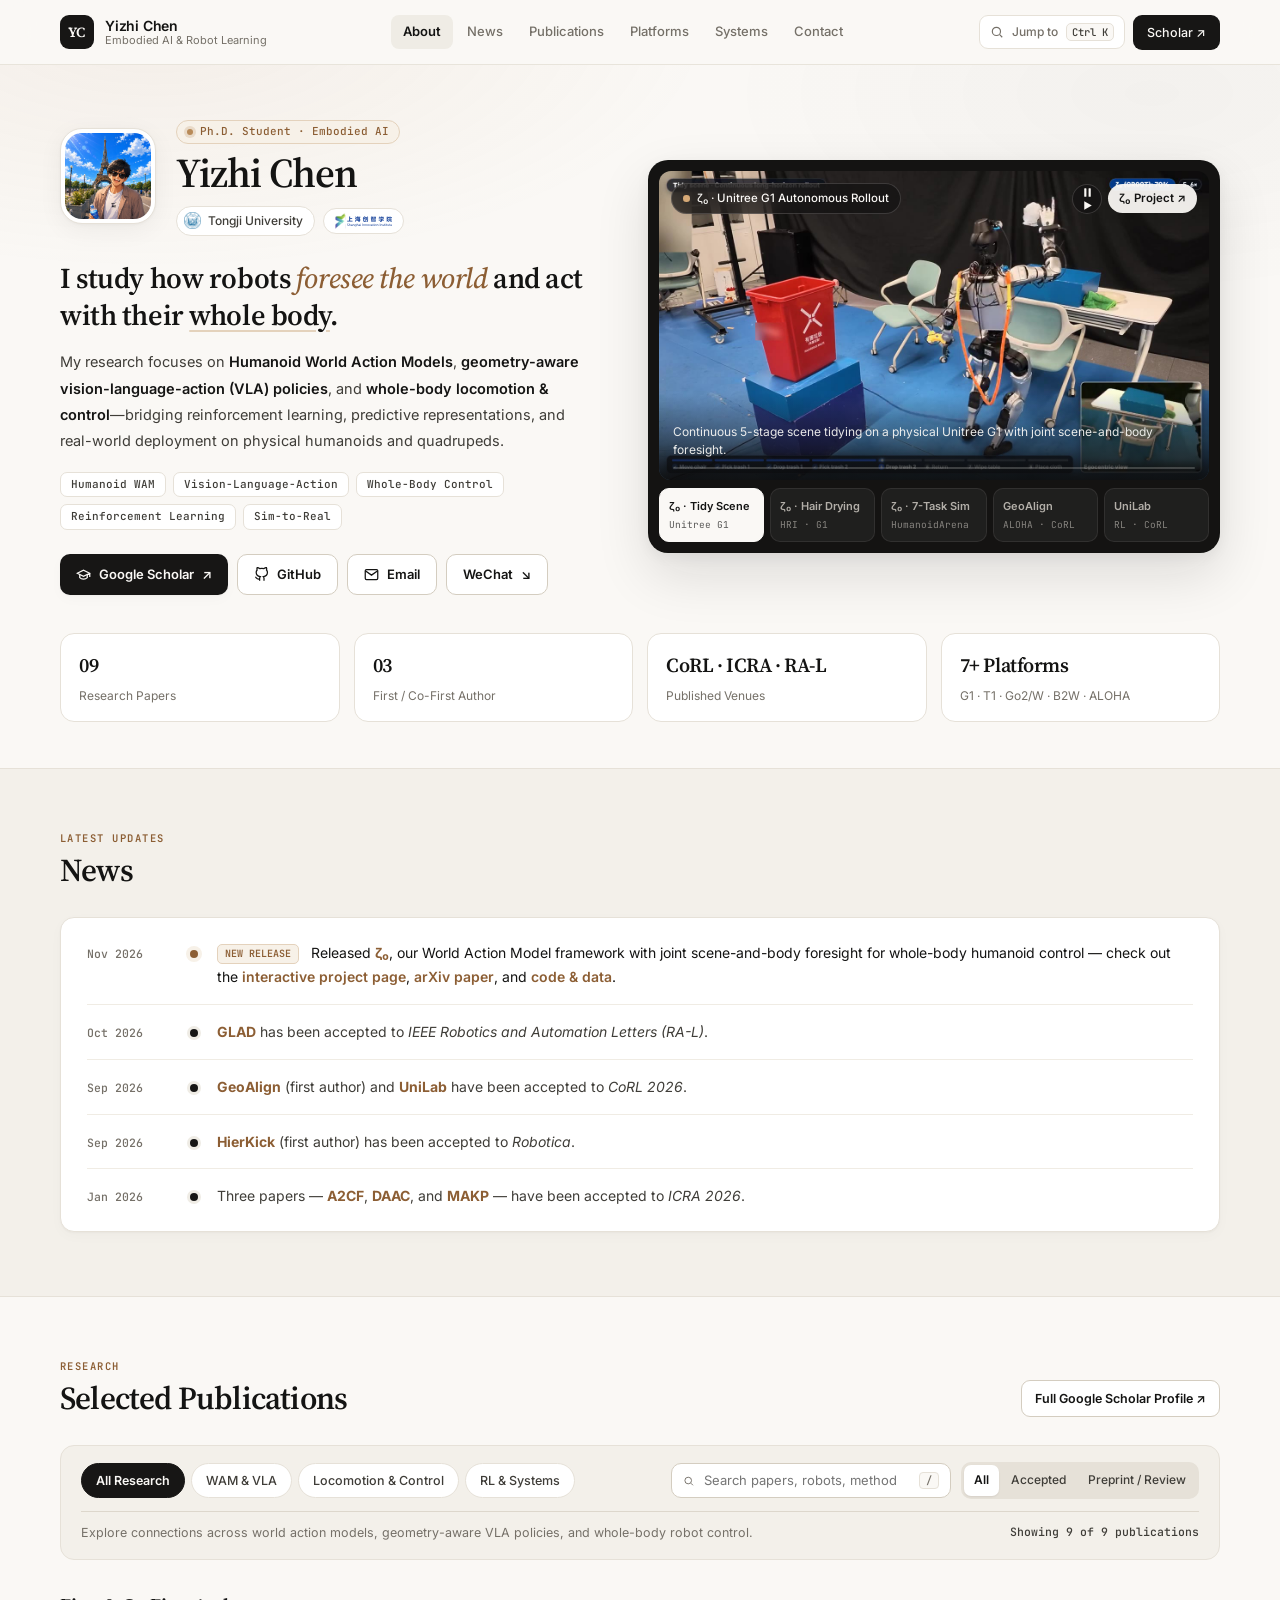
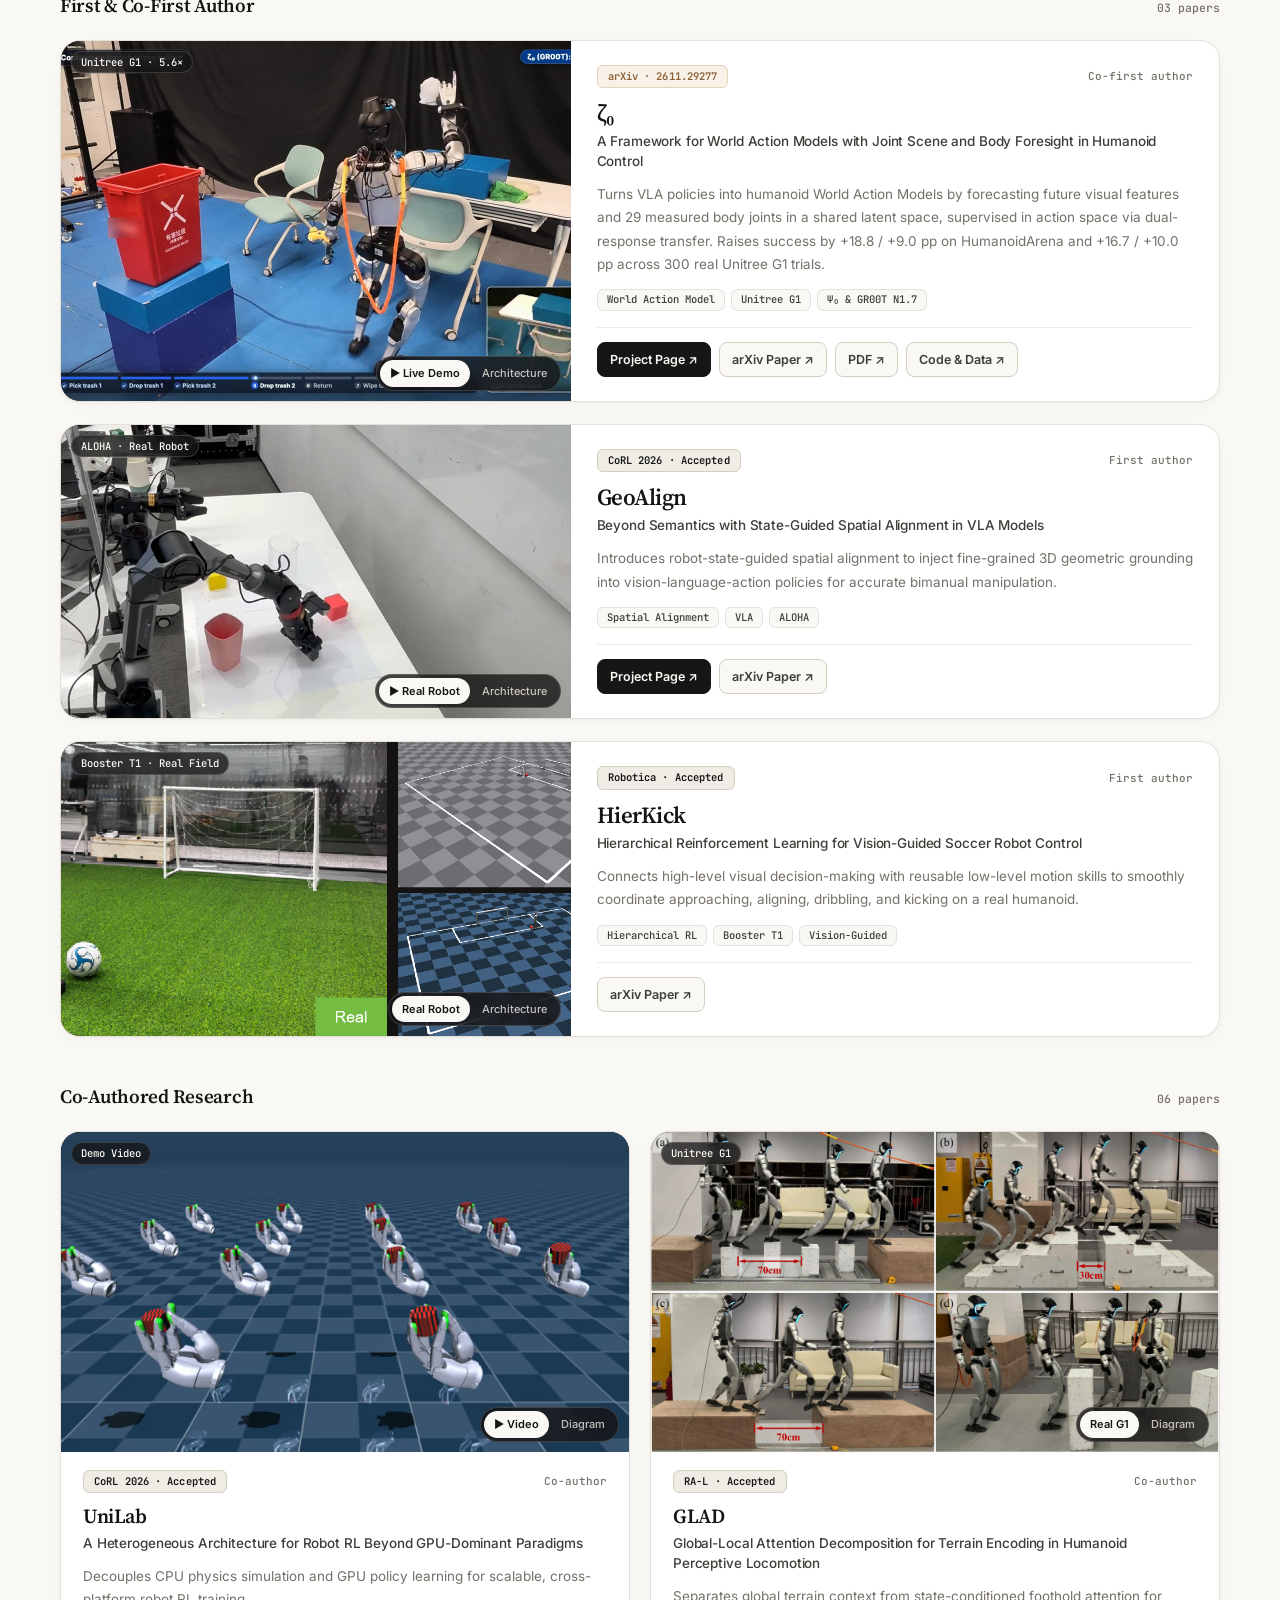
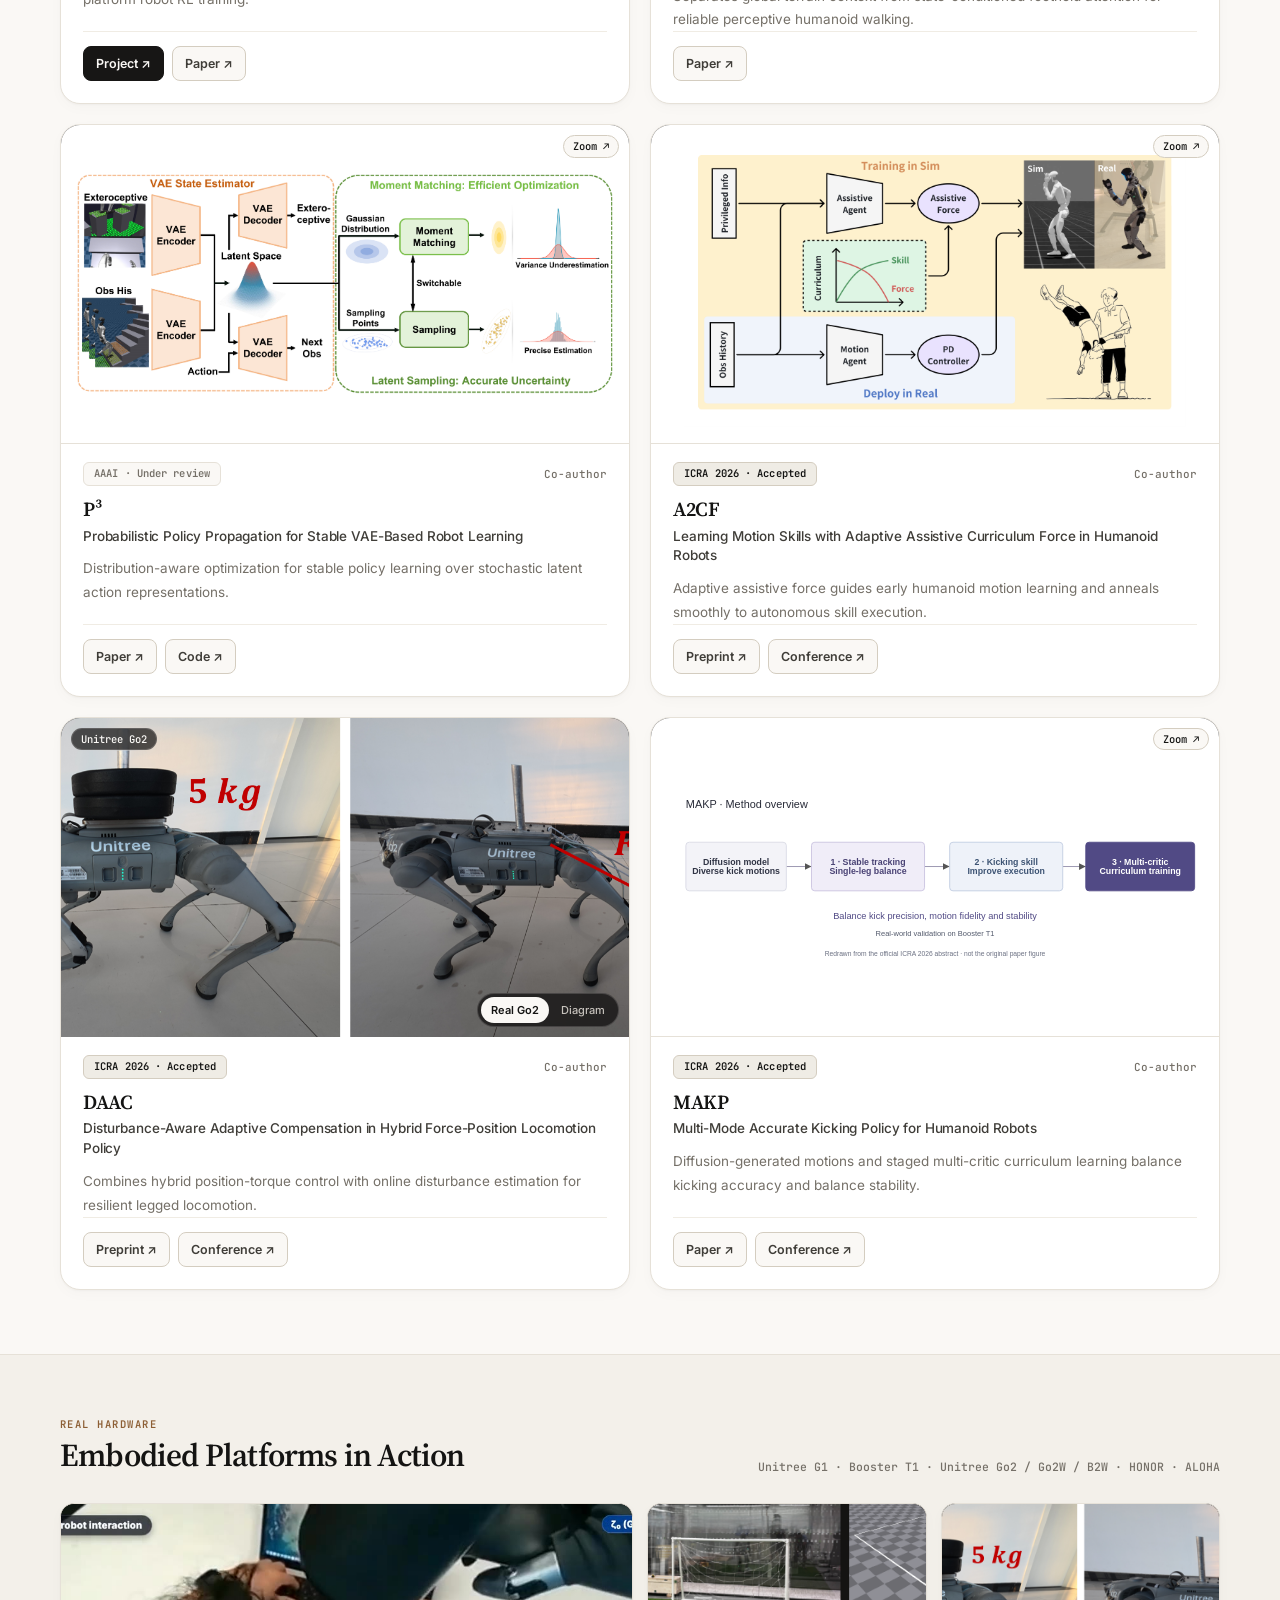
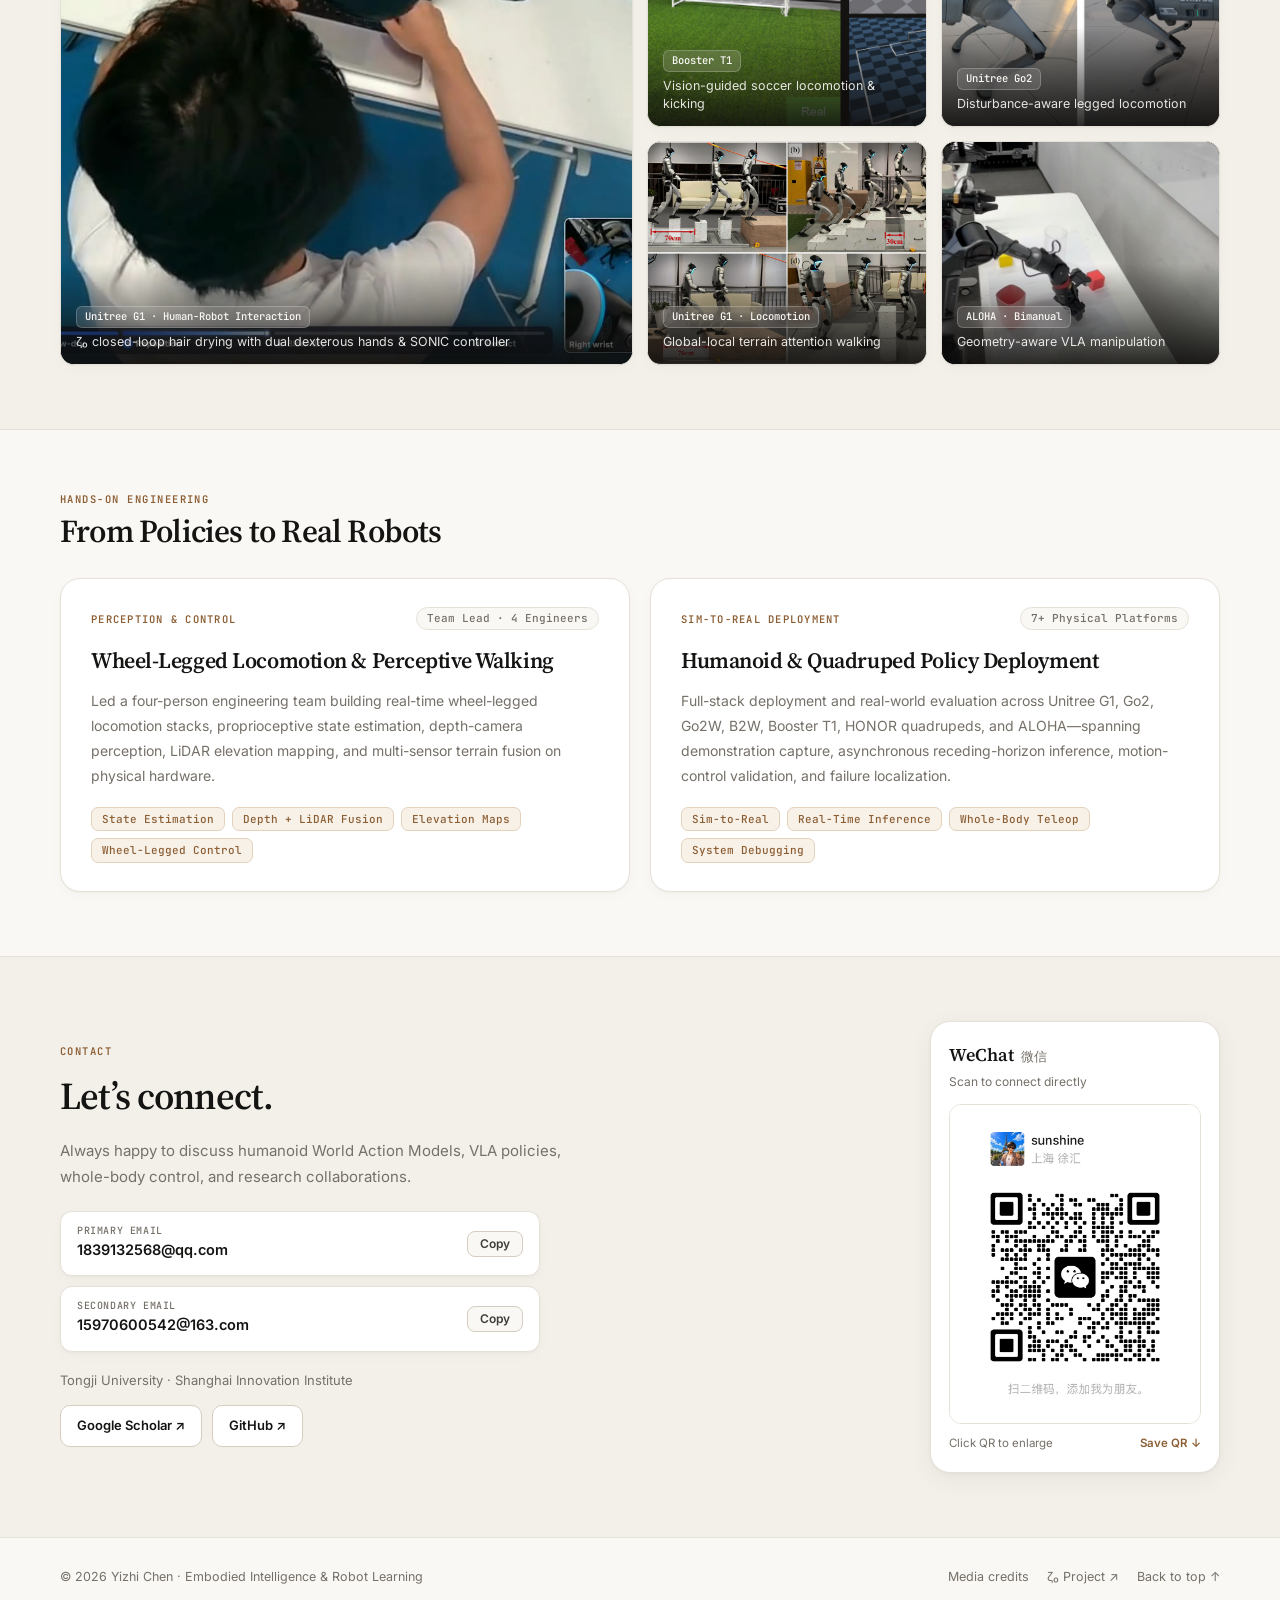
==== commit 118de5ea: "Add arXiv:2611.29277 link and badge for Zeta-0" ====
--- a/index.html
+++ b/index.html
@@ -225,7 +225,7 @@
             <div class="tl-dot dot-teal"></div>
             <div class="tl-body">
               <span class="tl-tag tag-teal">New Release</span>
-              Released <a href="#zeta0"><strong>ζ₀</strong></a>, our World Action Model framework with joint scene-and-body foresight for whole-body humanoid control — check out the <a href="https://chenyizhi123.github.io/zeta0-project/" target="_blank" rel="noopener noreferrer">interactive project page</a> and <a href="https://github.com/chenyizhi123/Zeta0" target="_blank" rel="noopener noreferrer">code &amp; data</a>.
+              Released <a href="#zeta0"><strong>ζ₀</strong></a>, our World Action Model framework with joint scene-and-body foresight for whole-body humanoid control — check out the <a href="https://chenyizhi123.github.io/zeta0-project/" target="_blank" rel="noopener noreferrer">interactive project page</a>, <a href="https://arxiv.org/abs/2611.29277" target="_blank" rel="noopener noreferrer">arXiv paper</a>, and <a href="https://github.com/chenyizhi123/Zeta0" target="_blank" rel="noopener noreferrer">code &amp; data</a>.
             </div>
           </li>
           <li class="timeline-item">
@@ -338,7 +338,7 @@
 
             <div class="pub-body">
               <div class="pub-meta">
-                <span class="venue-pill venue-teal">Preprint · 2026</span>
+                <span class="venue-pill venue-teal">arXiv · 2611.29277</span>
                 <span class="role-pill">Co-first author</span>
               </div>
               <h4 class="pub-title">
@@ -356,7 +356,8 @@
               </div>
               <div class="pub-links">
                 <a class="plink plink-accent" href="https://chenyizhi123.github.io/zeta0-project/" target="_blank" rel="noopener noreferrer">Project Page &#8599;</a>
-                <a class="plink" href="https://chenyizhi123.github.io/zeta0-project/assets/Zeta0-Humanoid-Full.pdf" target="_blank" rel="noopener noreferrer">Paper PDF &#8599;</a>
+                <a class="plink" href="https://arxiv.org/abs/2611.29277" target="_blank" rel="noopener noreferrer">arXiv Paper &#8599;</a>
+                <a class="plink" href="https://chenyizhi123.github.io/zeta0-project/assets/Zeta0-Humanoid-Full.pdf" target="_blank" rel="noopener noreferrer">PDF &#8599;</a>
                 <a class="plink" href="https://github.com/chenyizhi123/Zeta0" target="_blank" rel="noopener noreferrer">Code &amp; Data &#8599;</a>
               </div>
             </div>
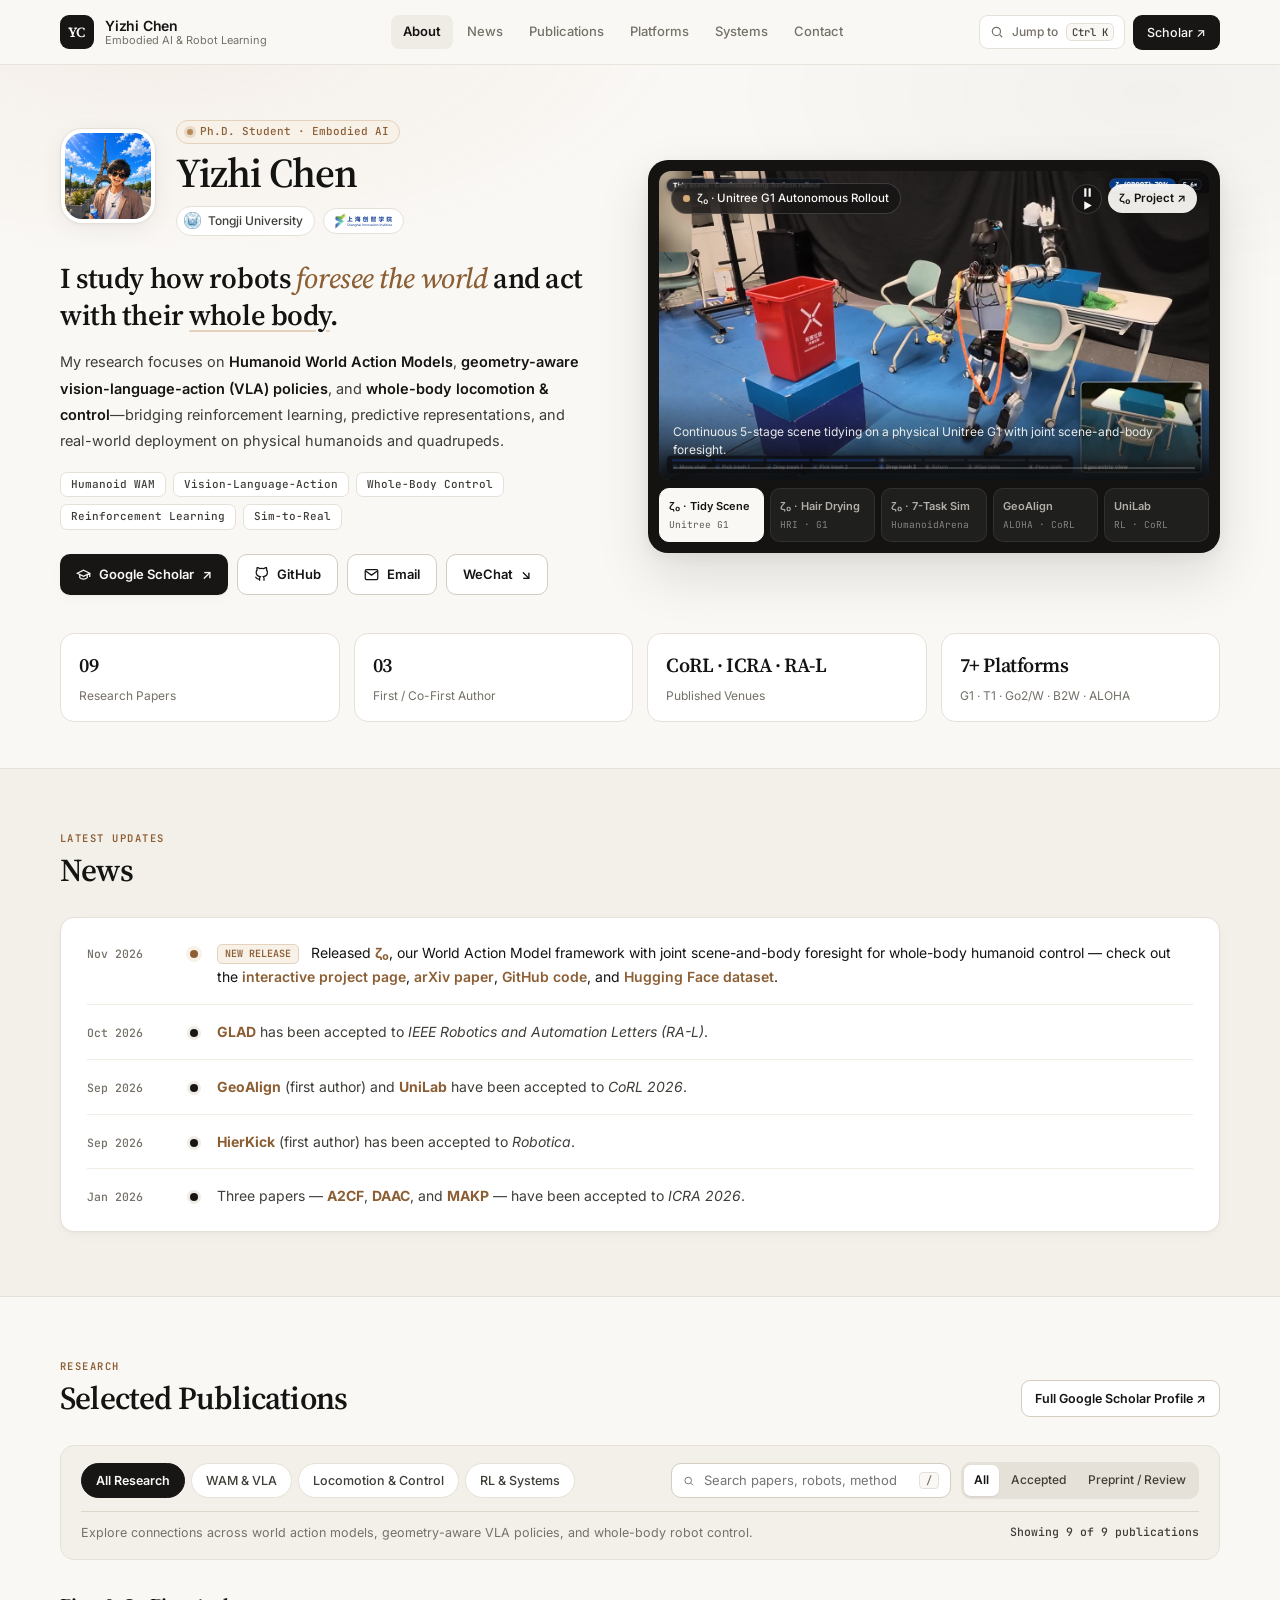
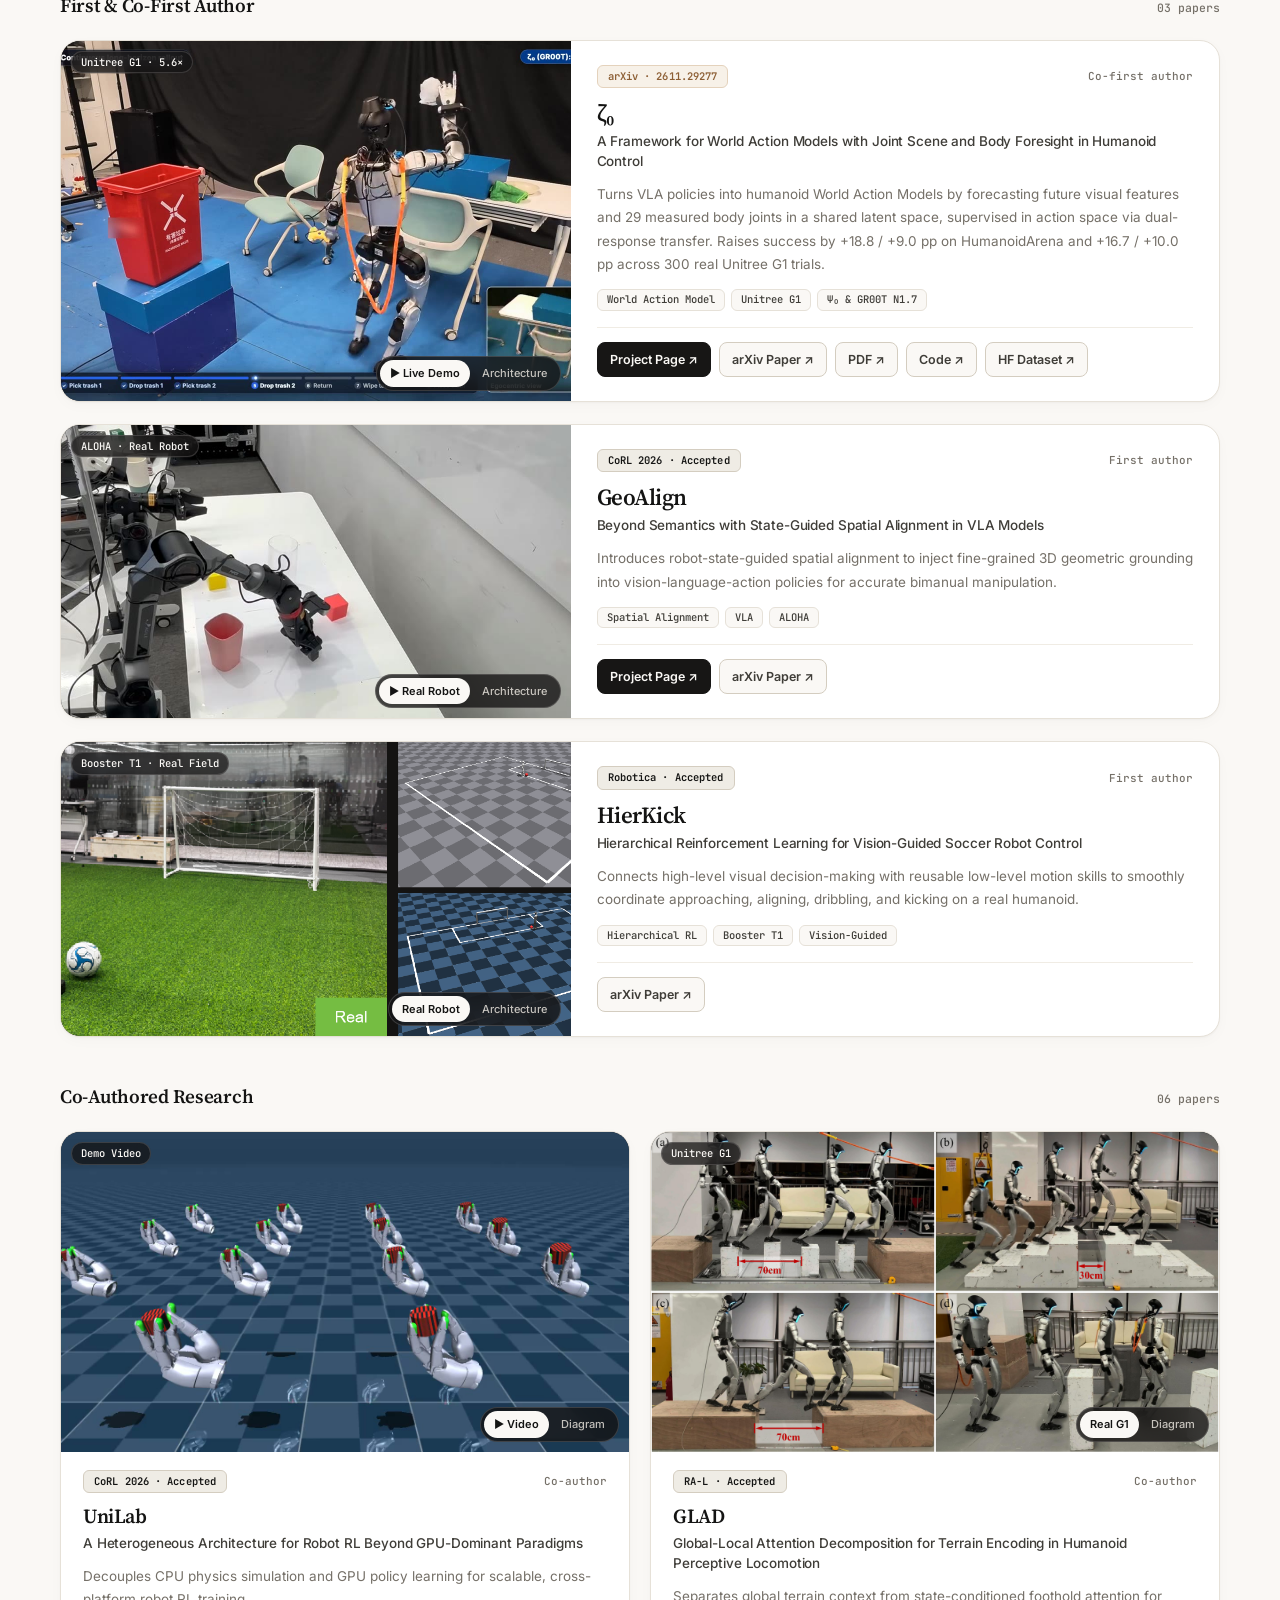
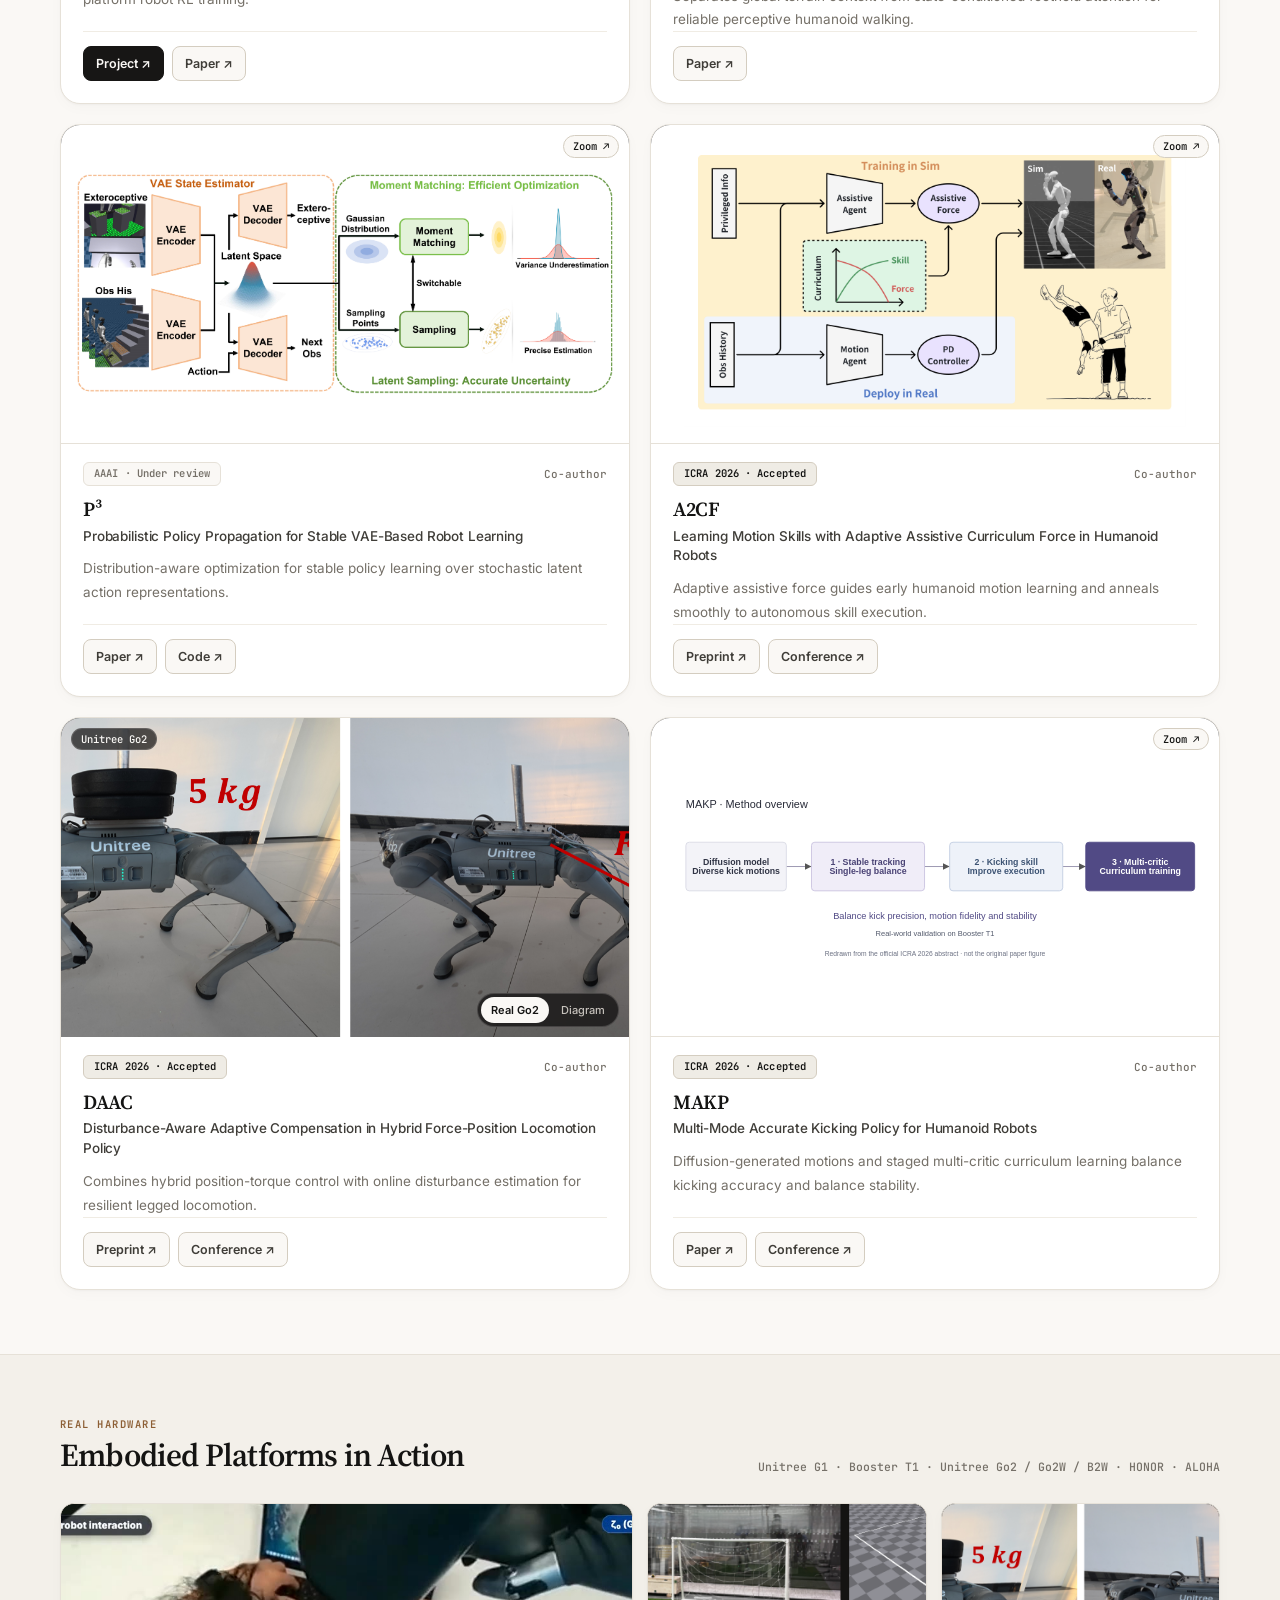
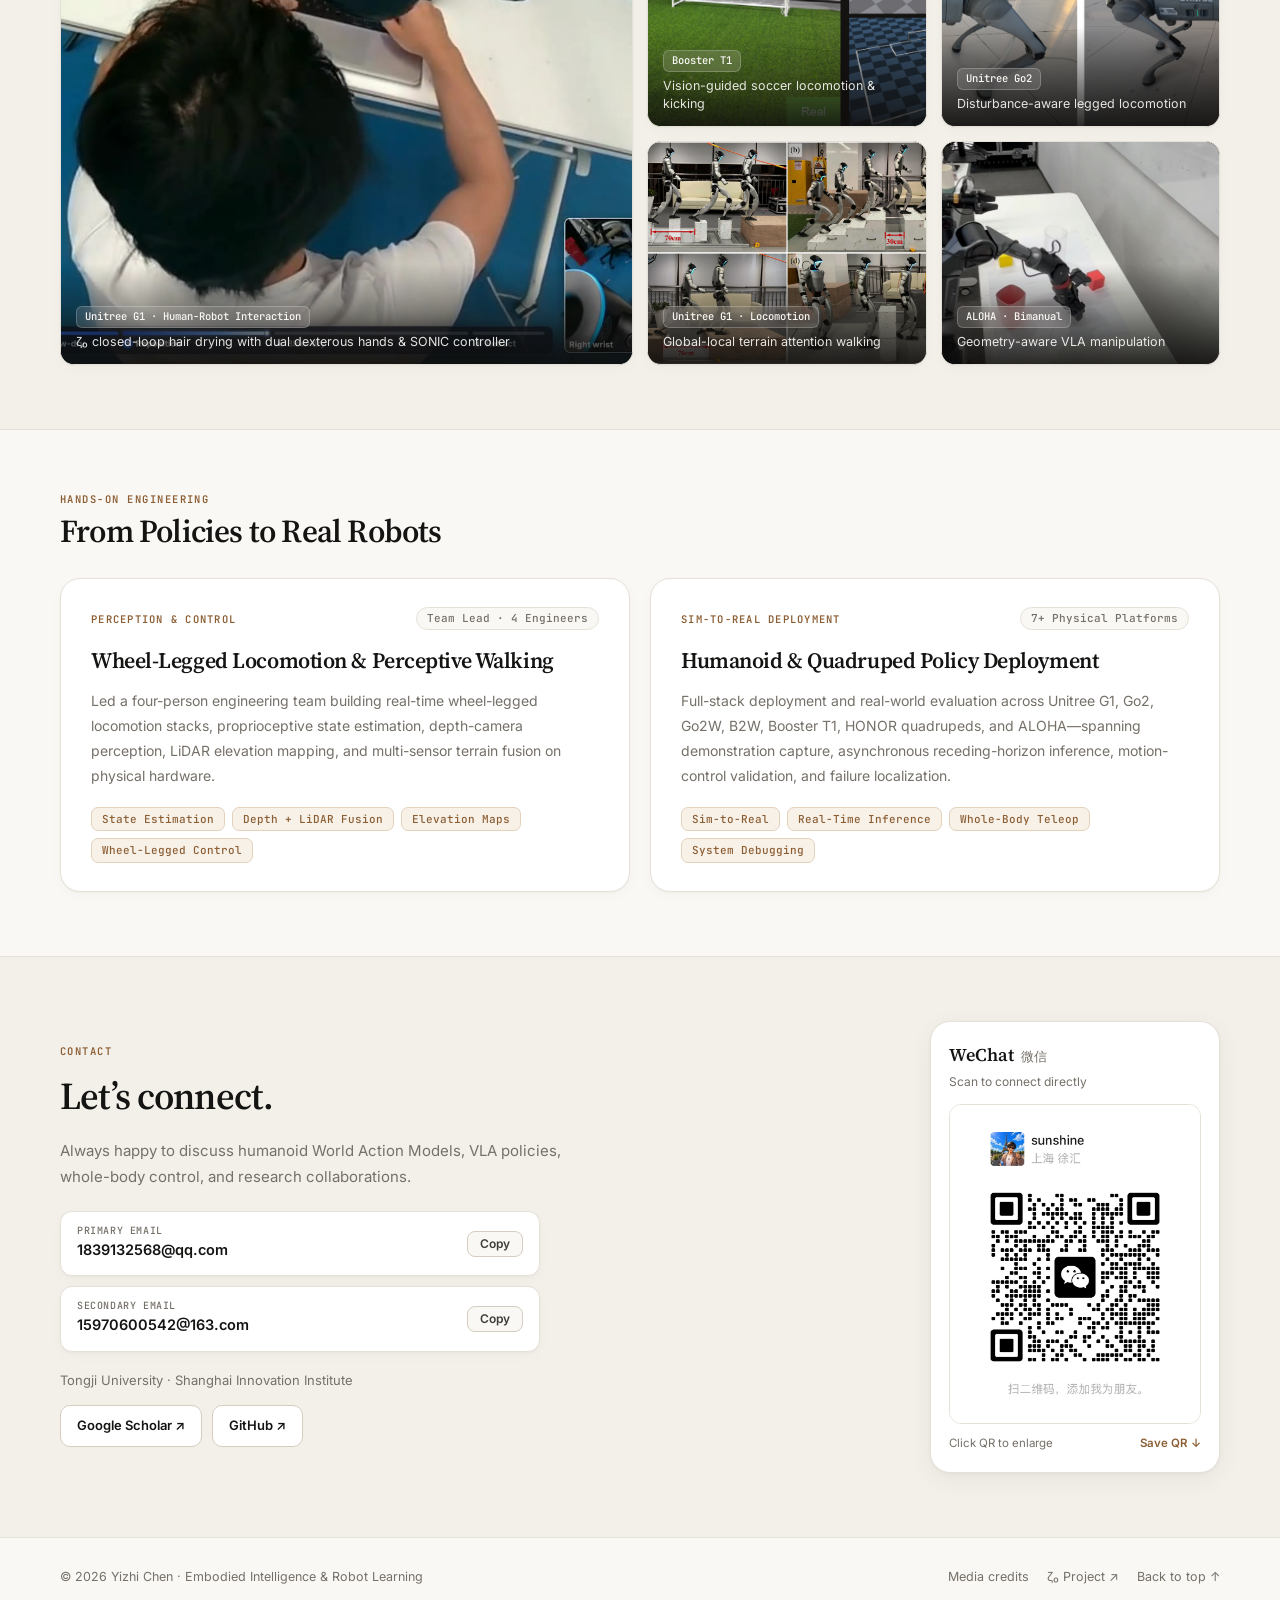
==== commit eab98d44: "Separate Code (GitHub) and HF Dataset (Hugging Face) links for Zeta-0" ====
--- a/index.html
+++ b/index.html
@@ -225,7 +225,7 @@
             <div class="tl-dot dot-teal"></div>
             <div class="tl-body">
               <span class="tl-tag tag-teal">New Release</span>
-              Released <a href="#zeta0"><strong>ζ₀</strong></a>, our World Action Model framework with joint scene-and-body foresight for whole-body humanoid control — check out the <a href="https://chenyizhi123.github.io/zeta0-project/" target="_blank" rel="noopener noreferrer">interactive project page</a>, <a href="https://arxiv.org/abs/2611.29277" target="_blank" rel="noopener noreferrer">arXiv paper</a>, and <a href="https://github.com/chenyizhi123/Zeta0" target="_blank" rel="noopener noreferrer">code &amp; data</a>.
+              Released <a href="#zeta0"><strong>ζ₀</strong></a>, our World Action Model framework with joint scene-and-body foresight for whole-body humanoid control — check out the <a href="https://chenyizhi123.github.io/zeta0-project/" target="_blank" rel="noopener noreferrer">interactive project page</a>, <a href="https://arxiv.org/abs/2611.29277" target="_blank" rel="noopener noreferrer">arXiv paper</a>, <a href="https://github.com/chenyizhi123/Zeta0" target="_blank" rel="noopener noreferrer">GitHub code</a>, and <a href="https://huggingface.co/datasets/SII-yizhi/zeta0-real-dataset" target="_blank" rel="noopener noreferrer">Hugging Face dataset</a>.
             </div>
           </li>
           <li class="timeline-item">
@@ -358,7 +358,8 @@
                 <a class="plink plink-accent" href="https://chenyizhi123.github.io/zeta0-project/" target="_blank" rel="noopener noreferrer">Project Page &#8599;</a>
                 <a class="plink" href="https://arxiv.org/abs/2611.29277" target="_blank" rel="noopener noreferrer">arXiv Paper &#8599;</a>
                 <a class="plink" href="https://chenyizhi123.github.io/zeta0-project/assets/Zeta0-Humanoid-Full.pdf" target="_blank" rel="noopener noreferrer">PDF &#8599;</a>
-                <a class="plink" href="https://github.com/chenyizhi123/Zeta0" target="_blank" rel="noopener noreferrer">Code &amp; Data &#8599;</a>
+                <a class="plink" href="https://github.com/chenyizhi123/Zeta0" target="_blank" rel="noopener noreferrer">Code &#8599;</a>
+                <a class="plink" href="https://huggingface.co/datasets/SII-yizhi/zeta0-real-dataset" target="_blank" rel="noopener noreferrer">HF Dataset &#8599;</a>
               </div>
             </div>
           </article>
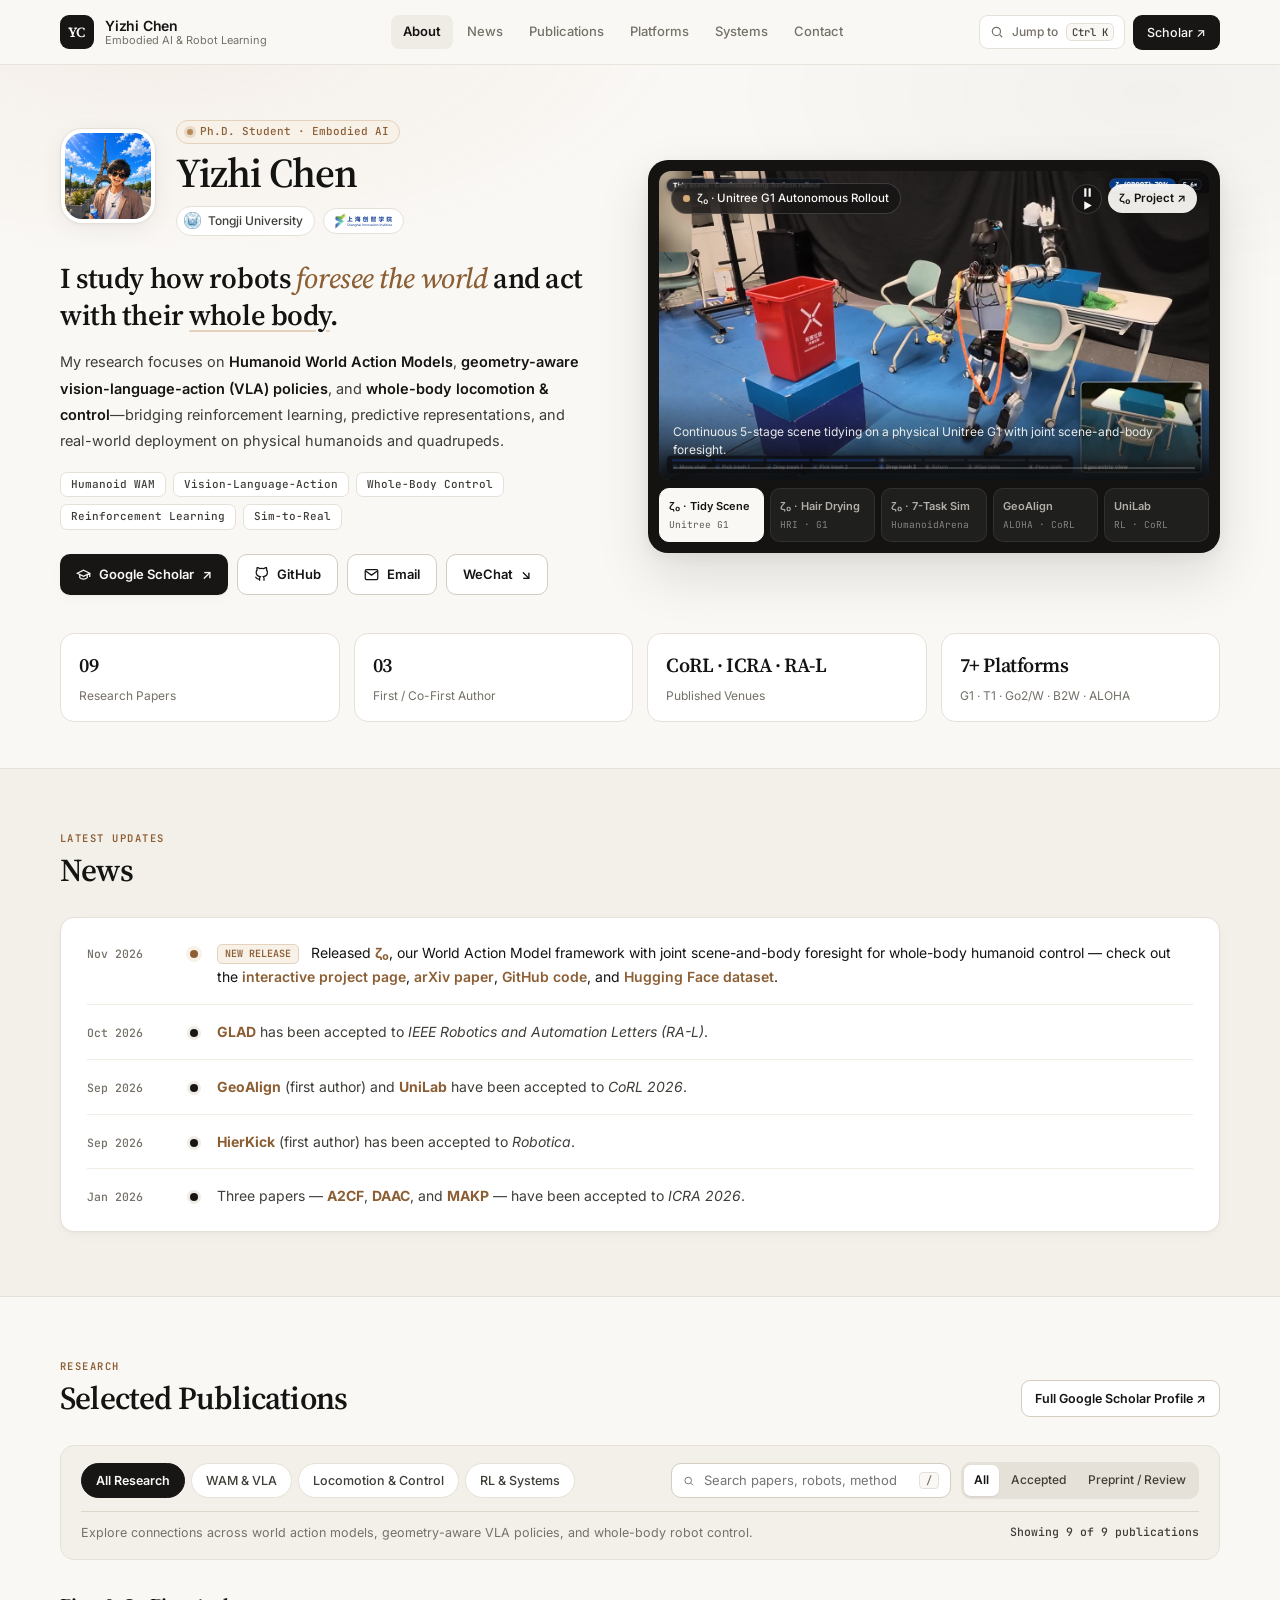
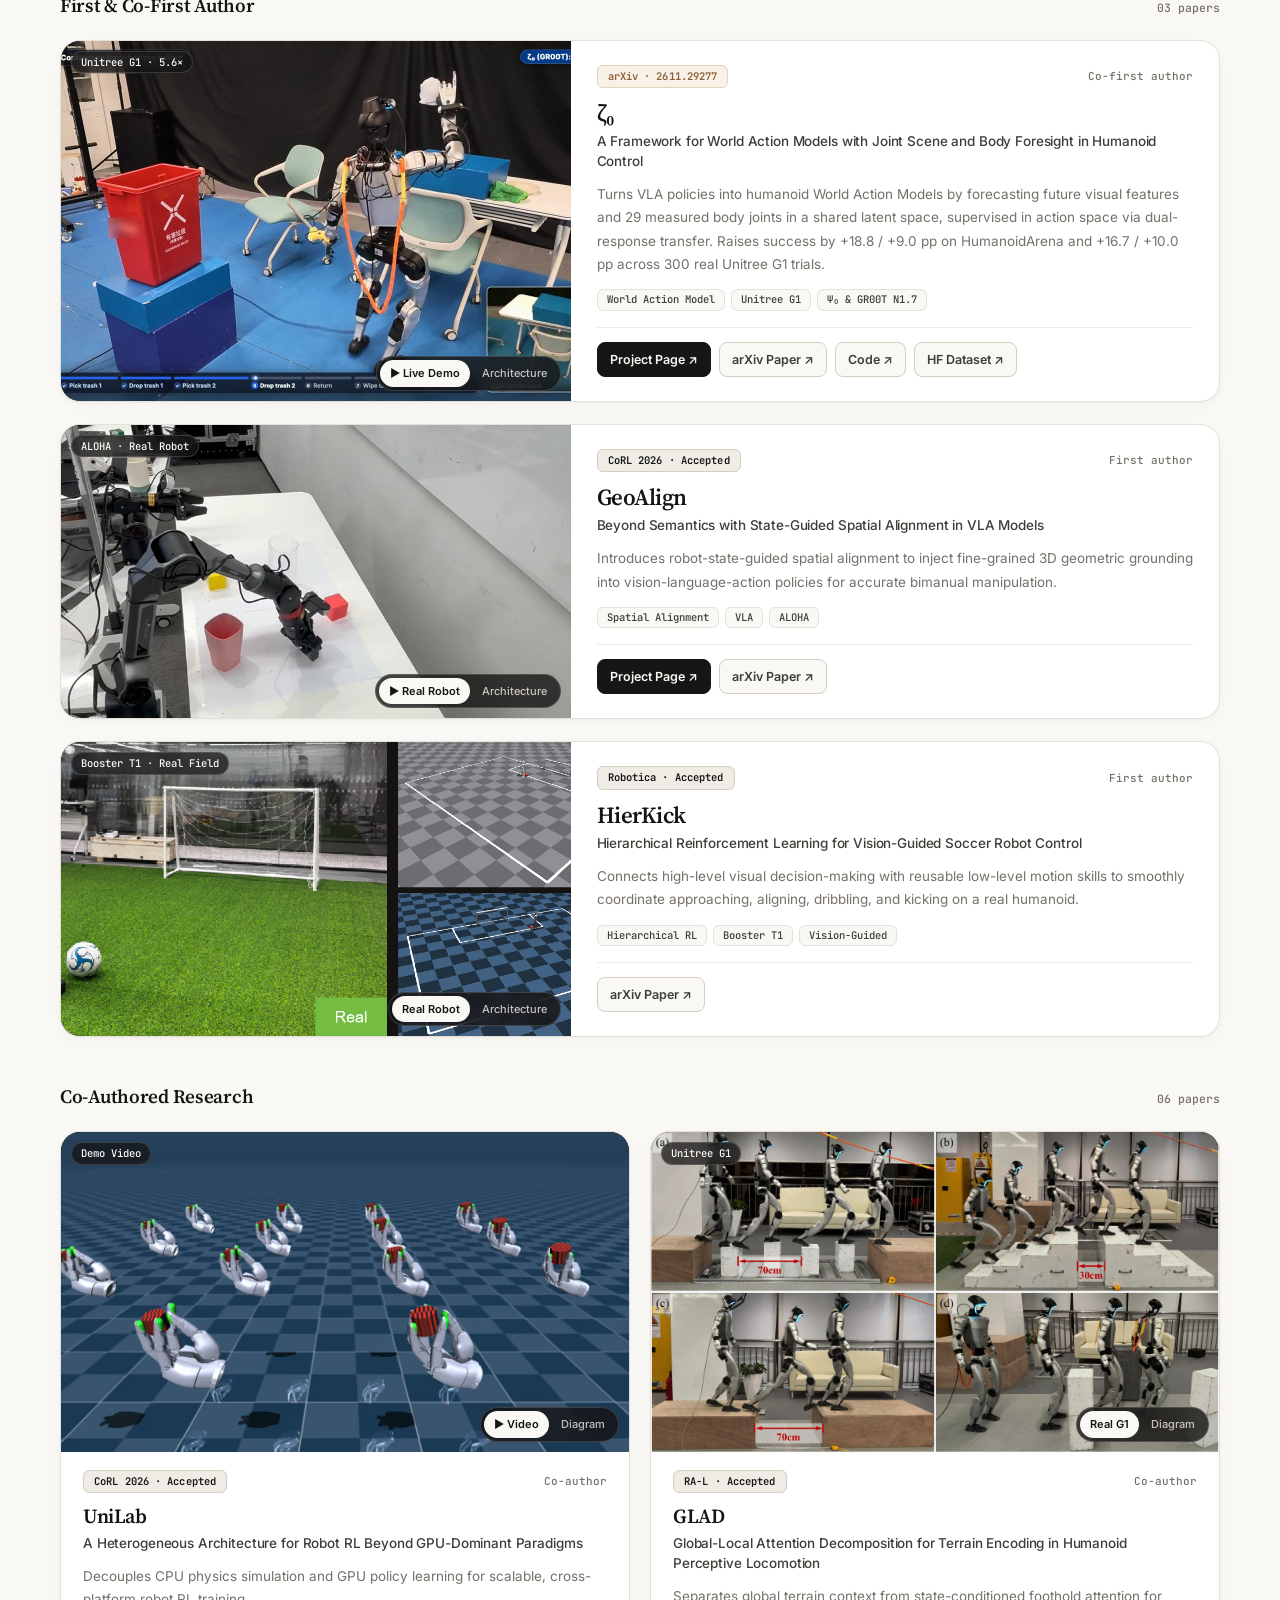
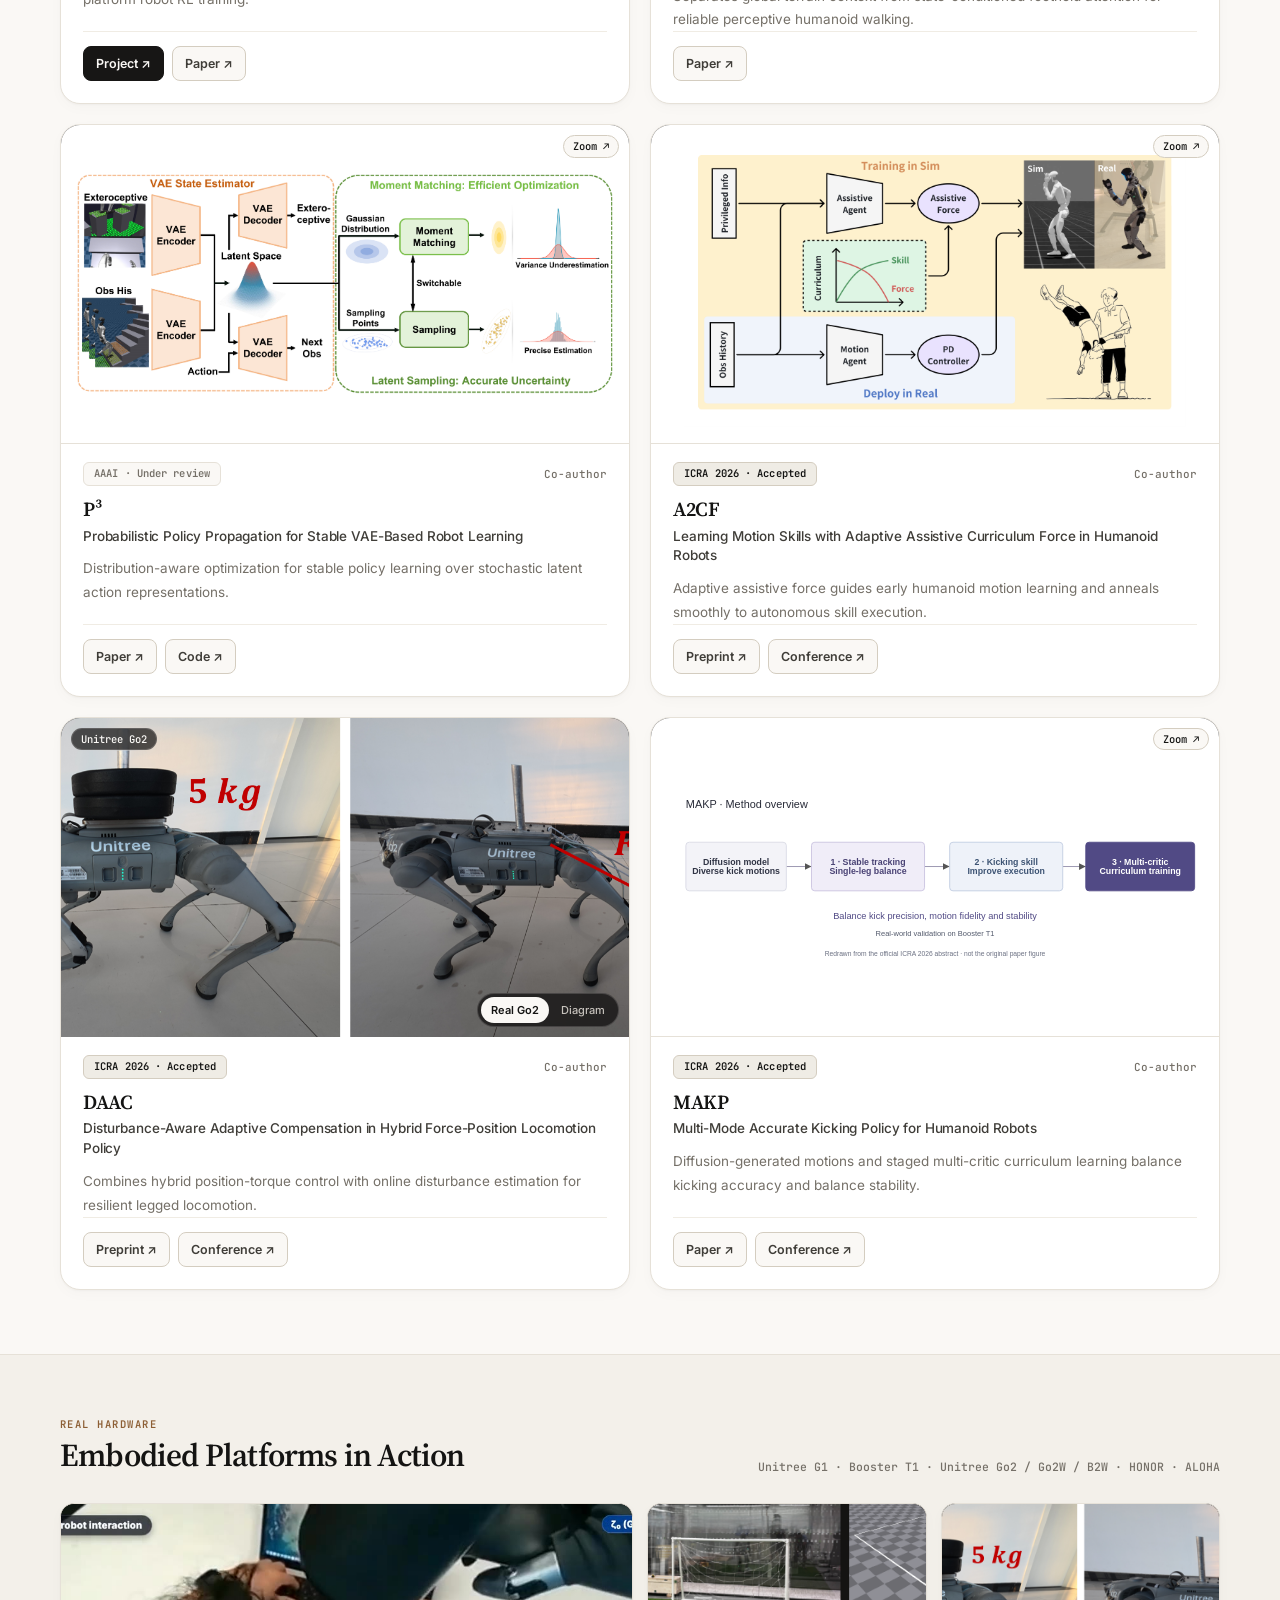
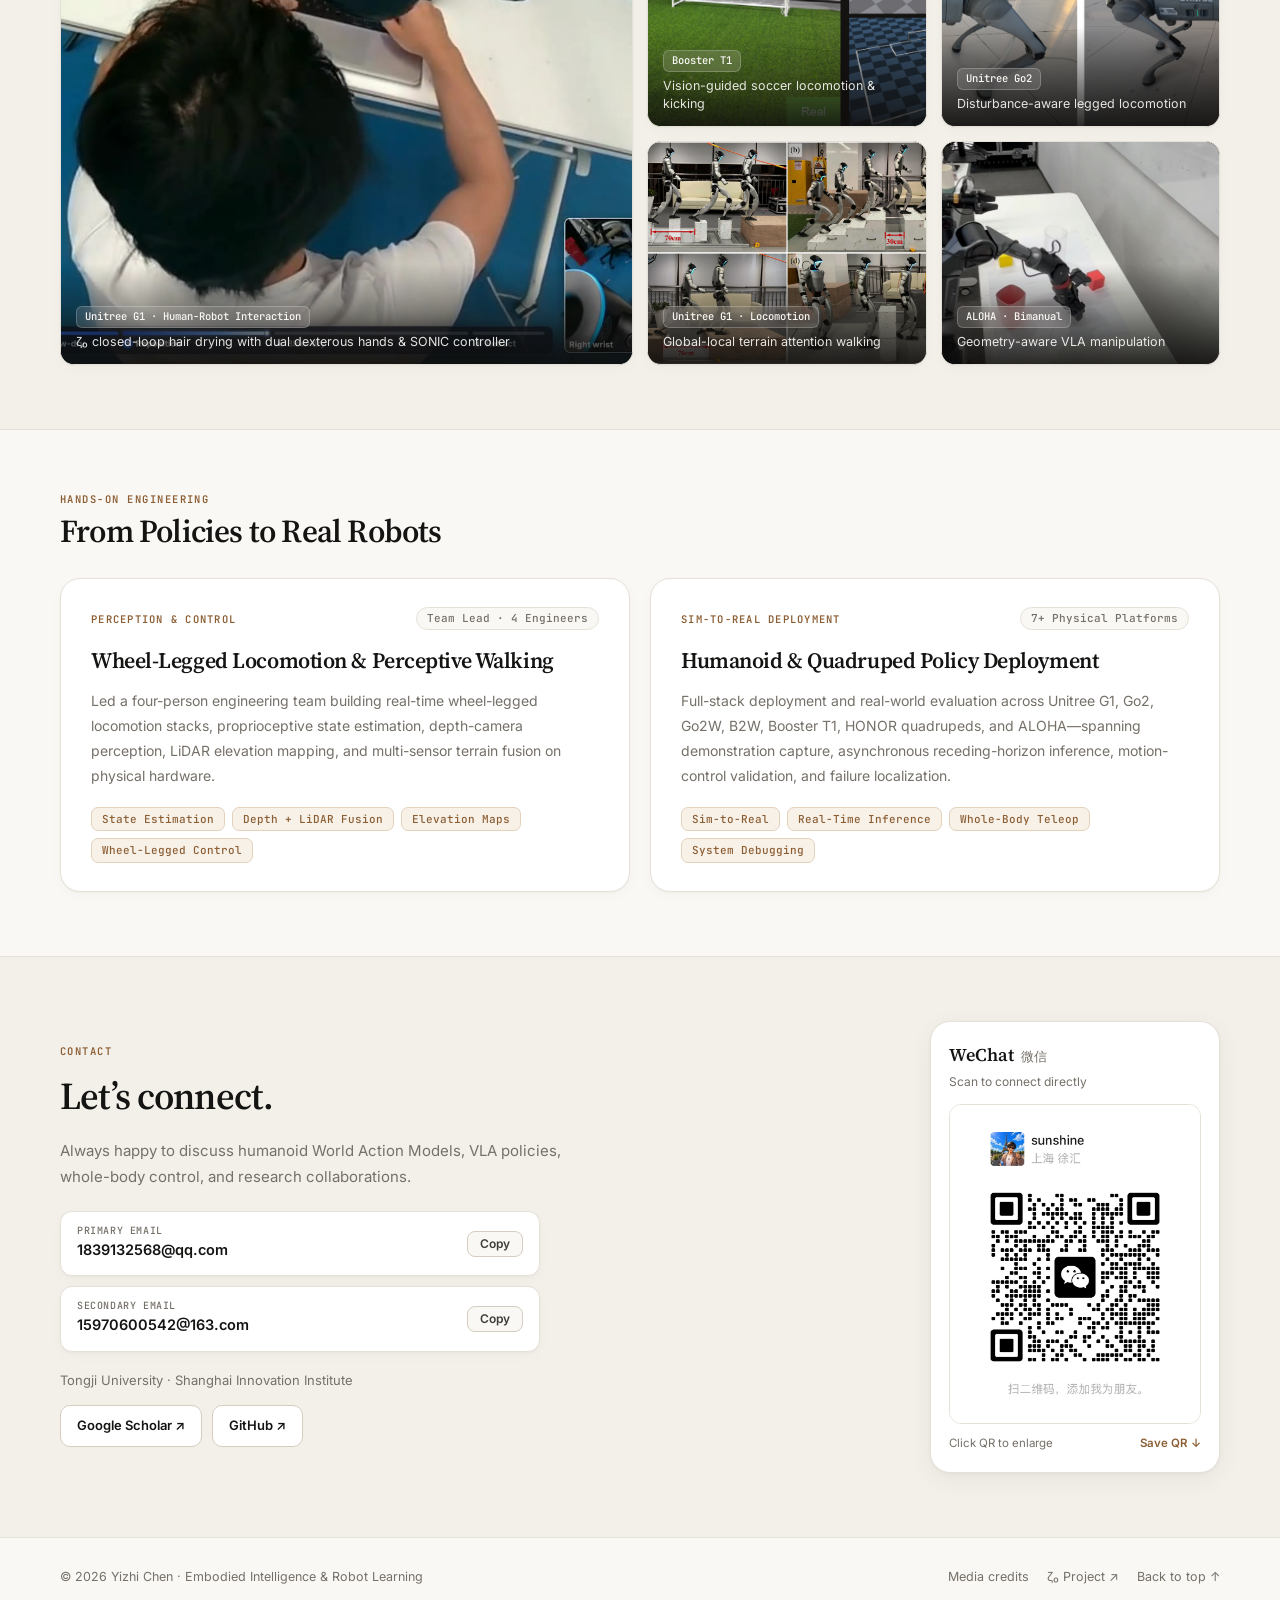
==== commit 1486c523: "Remove redundant PDF link on Zeta-0 card in favor of official arXiv Paper link" ====
--- a/index.html
+++ b/index.html
@@ -357,7 +357,6 @@
               <div class="pub-links">
                 <a class="plink plink-accent" href="https://chenyizhi123.github.io/zeta0-project/" target="_blank" rel="noopener noreferrer">Project Page &#8599;</a>
                 <a class="plink" href="https://arxiv.org/abs/2611.29277" target="_blank" rel="noopener noreferrer">arXiv Paper &#8599;</a>
-                <a class="plink" href="https://chenyizhi123.github.io/zeta0-project/assets/Zeta0-Humanoid-Full.pdf" target="_blank" rel="noopener noreferrer">PDF &#8599;</a>
                 <a class="plink" href="https://github.com/chenyizhi123/Zeta0" target="_blank" rel="noopener noreferrer">Code &#8599;</a>
                 <a class="plink" href="https://huggingface.co/datasets/SII-yizhi/zeta0-real-dataset" target="_blank" rel="noopener noreferrer">HF Dataset &#8599;</a>
               </div>
